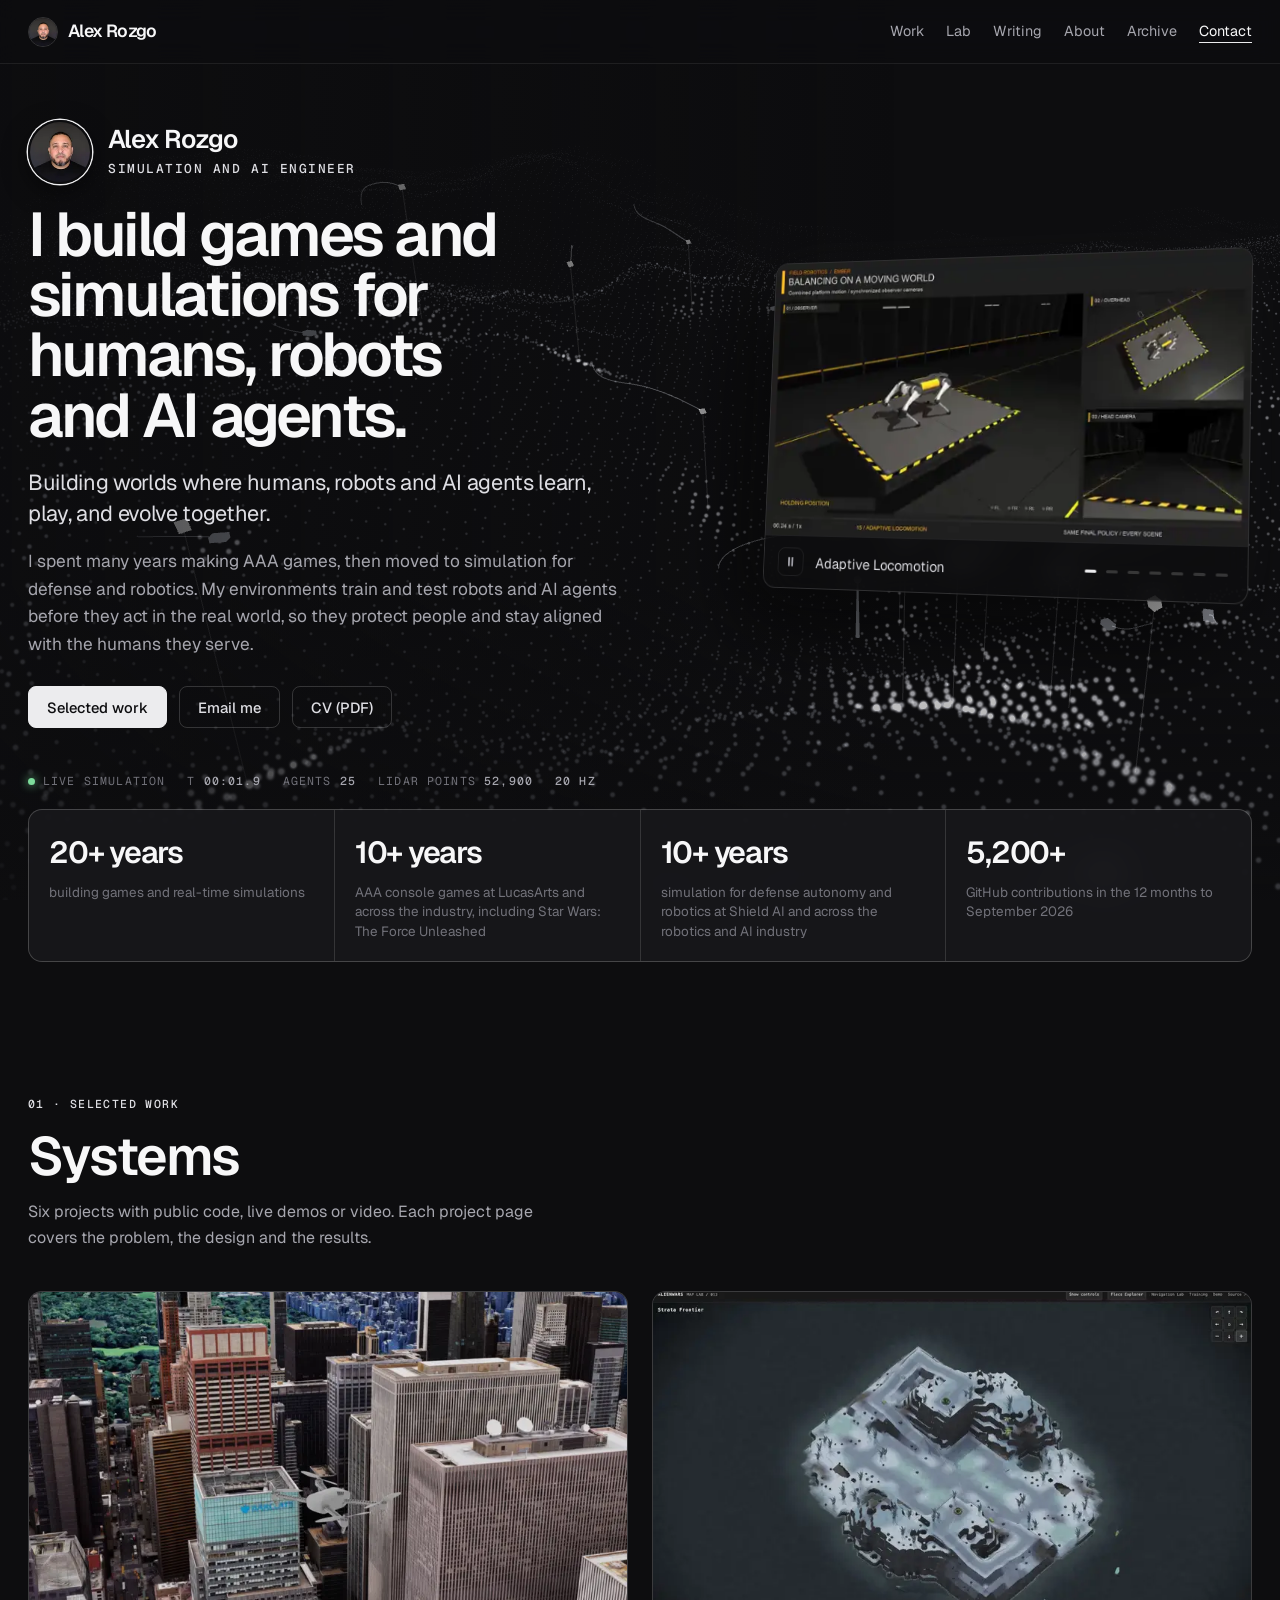
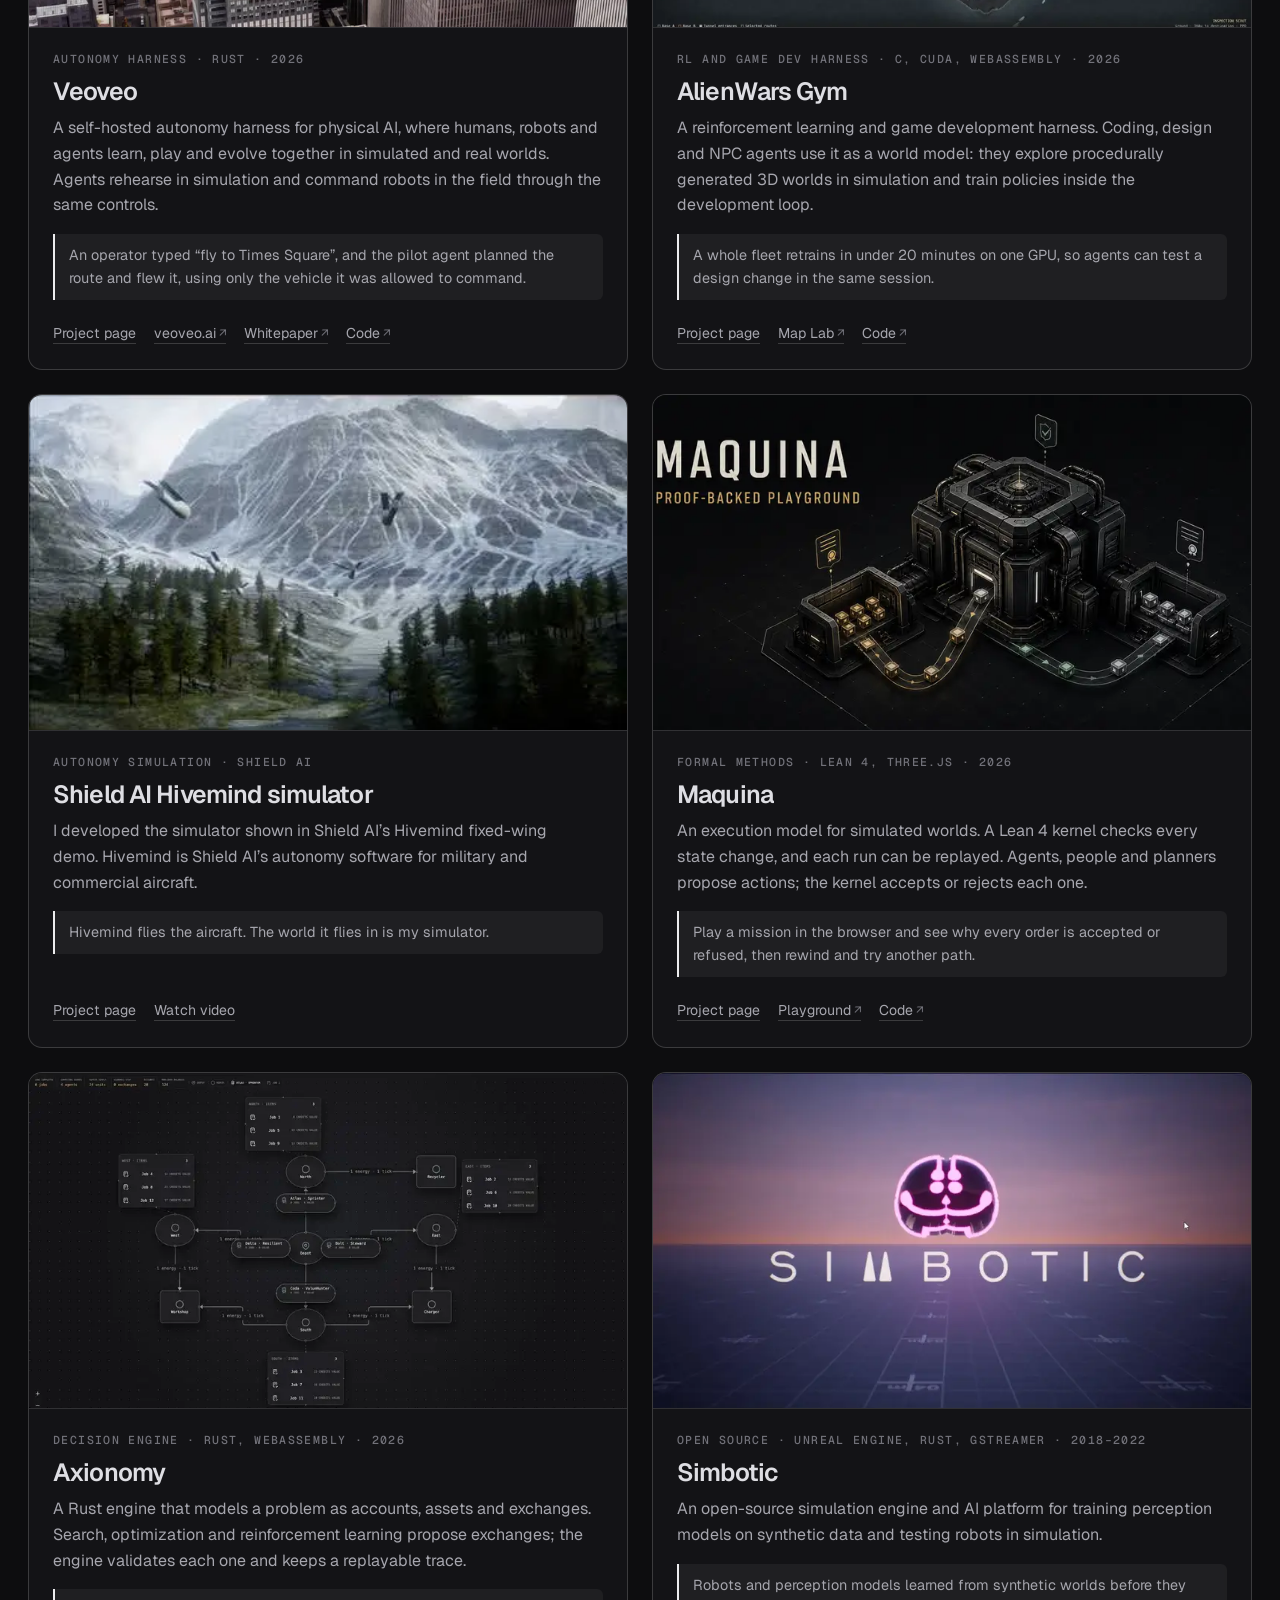
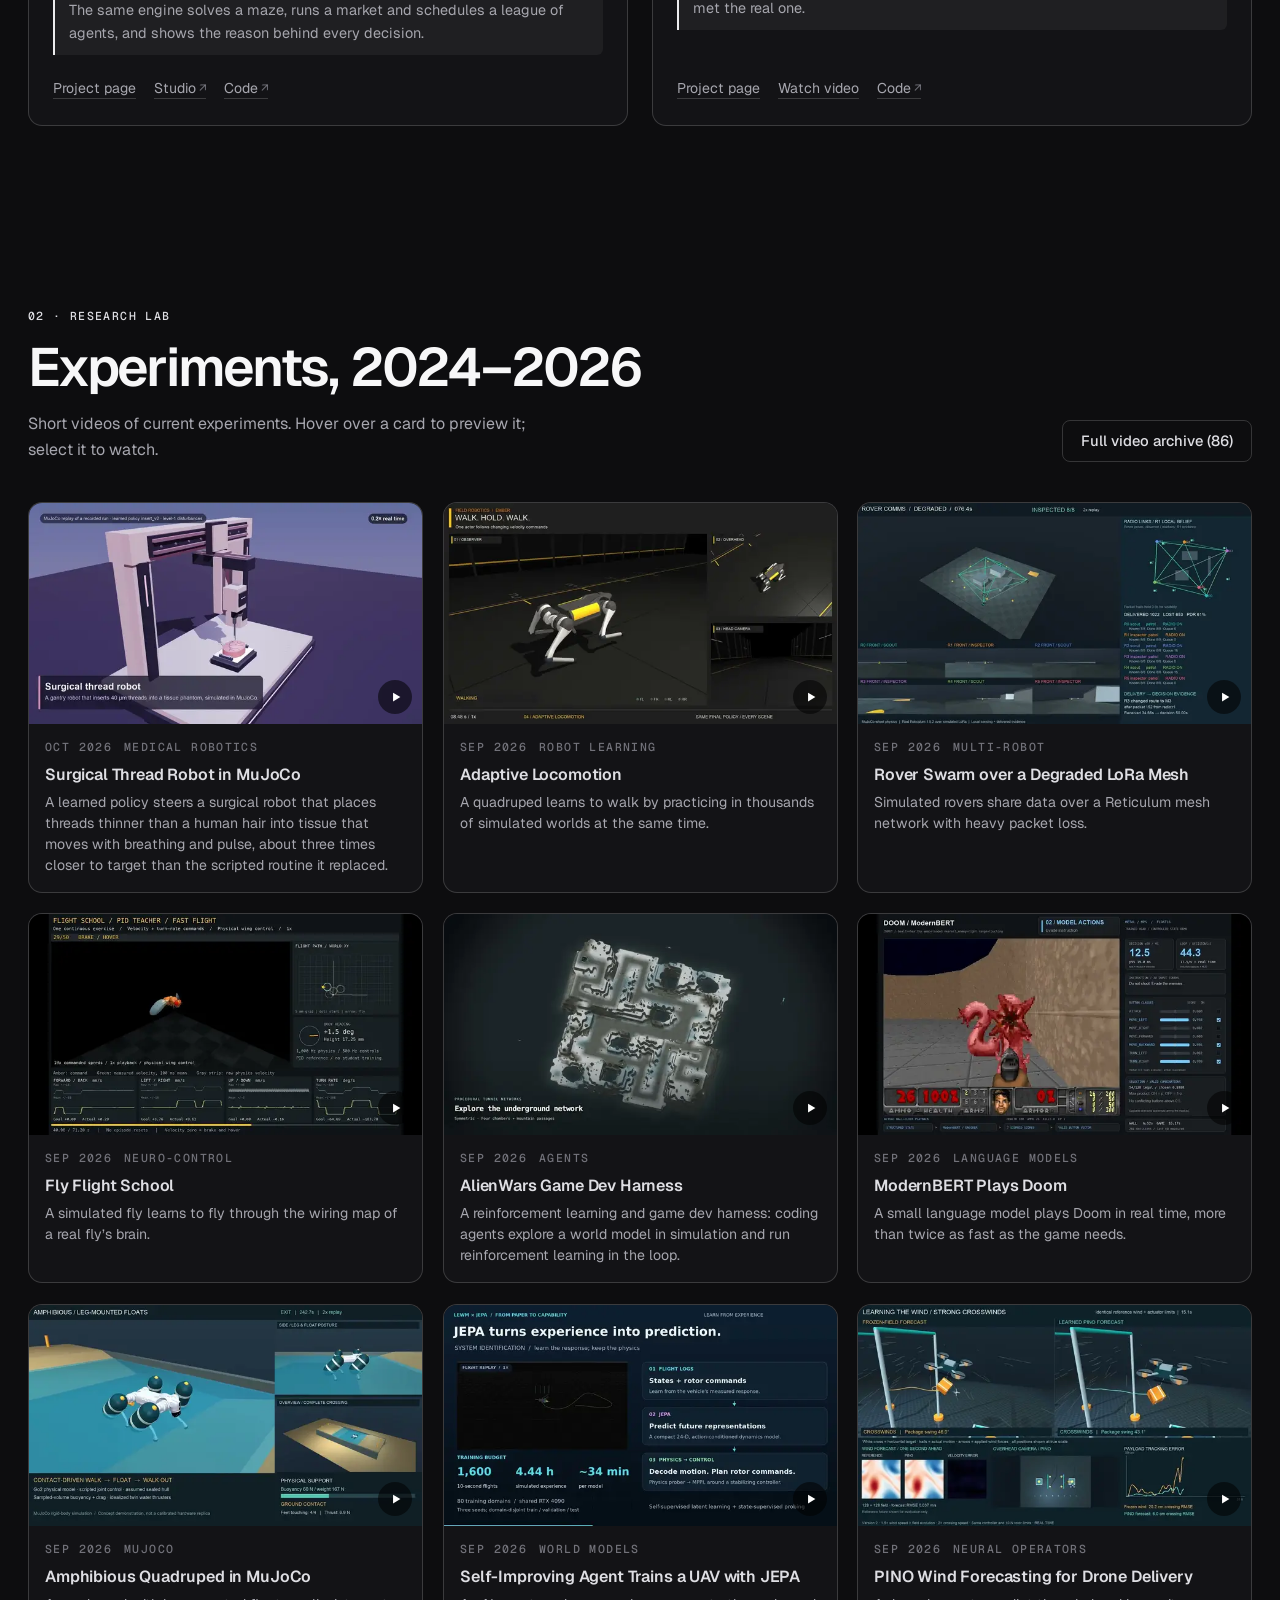
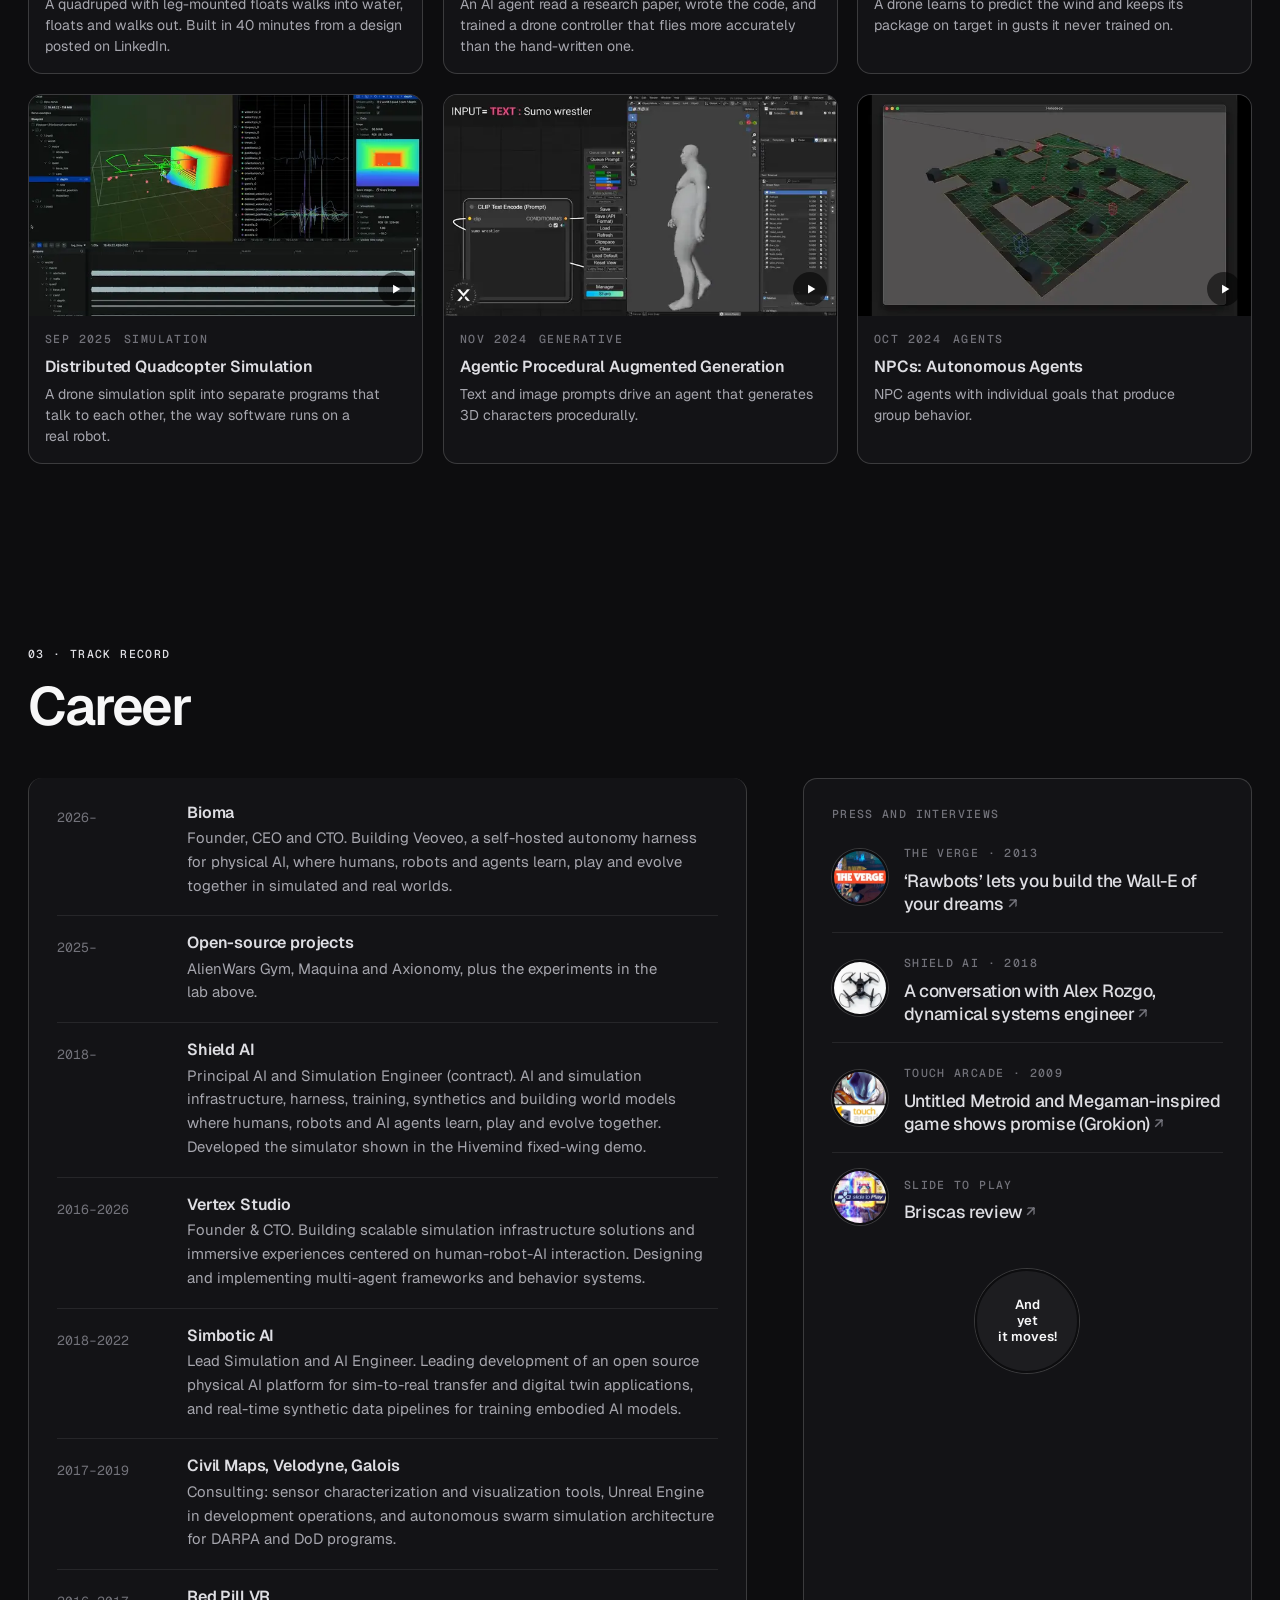
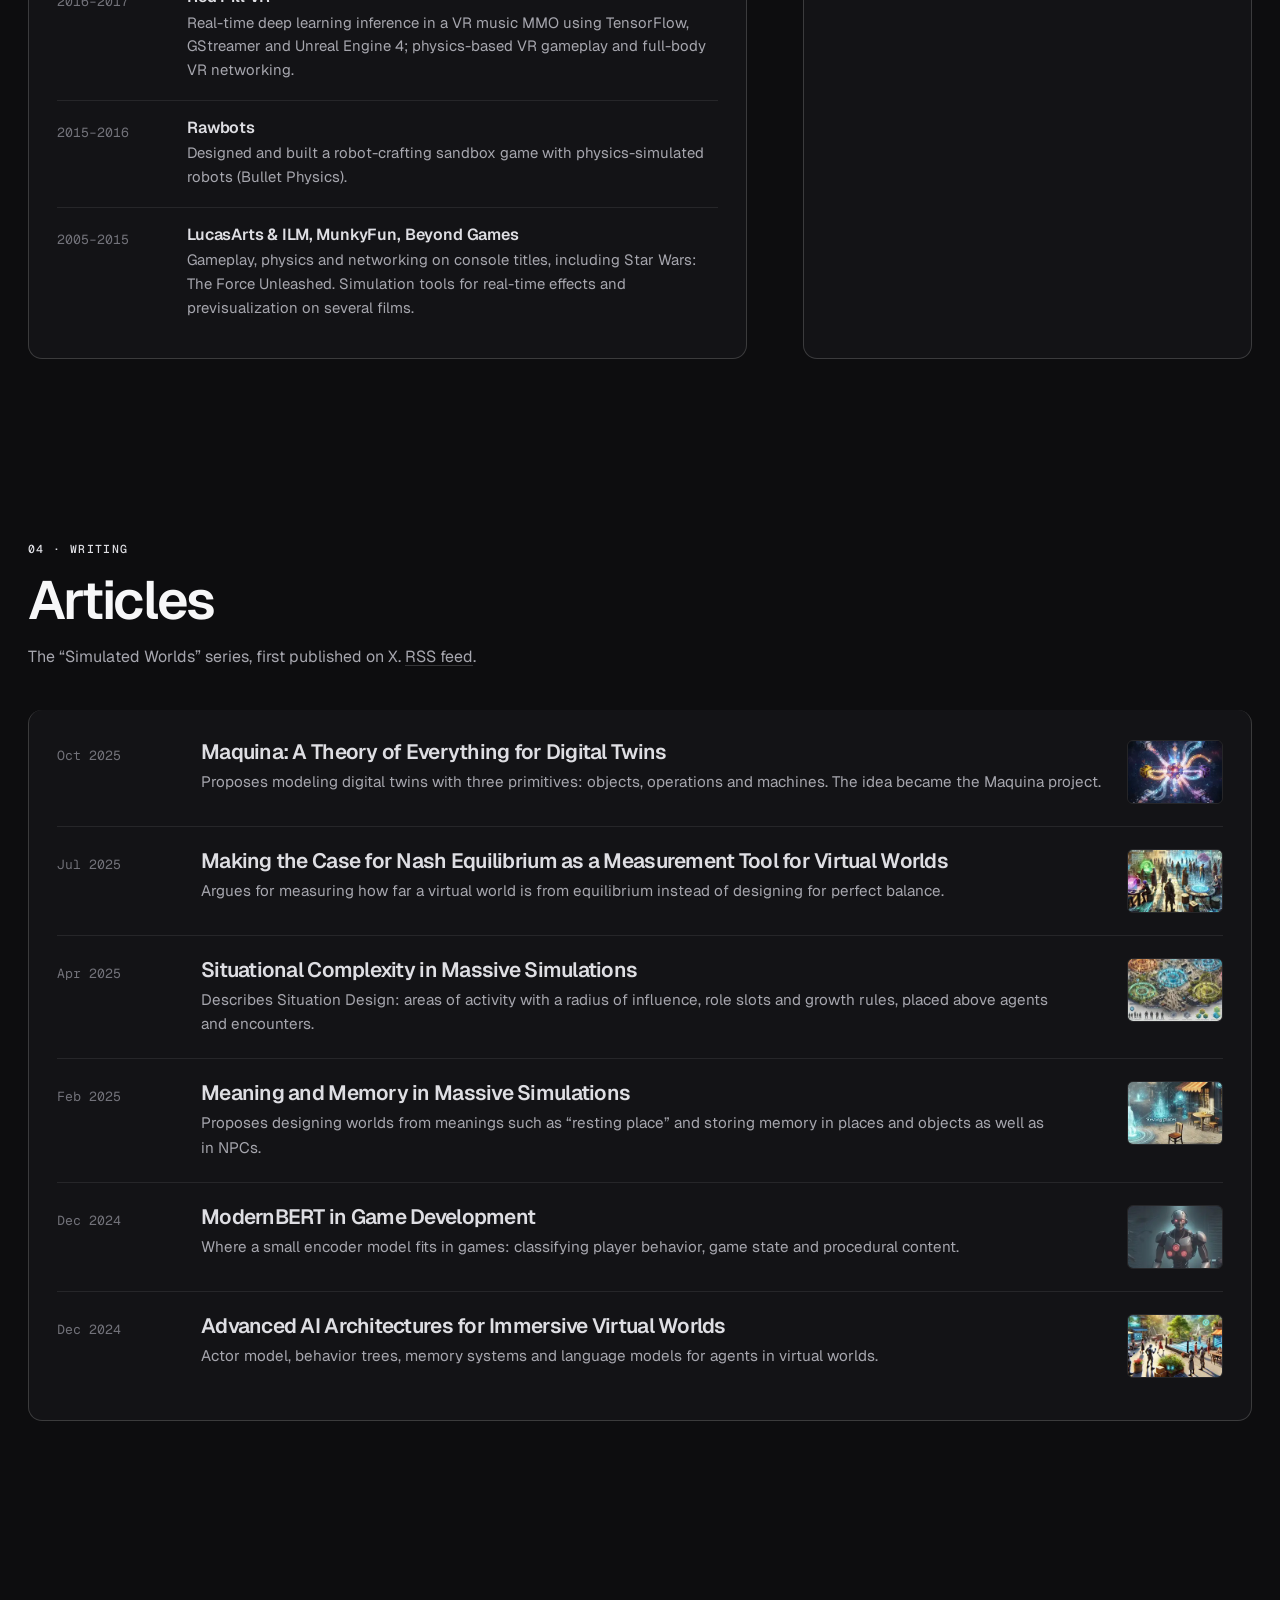
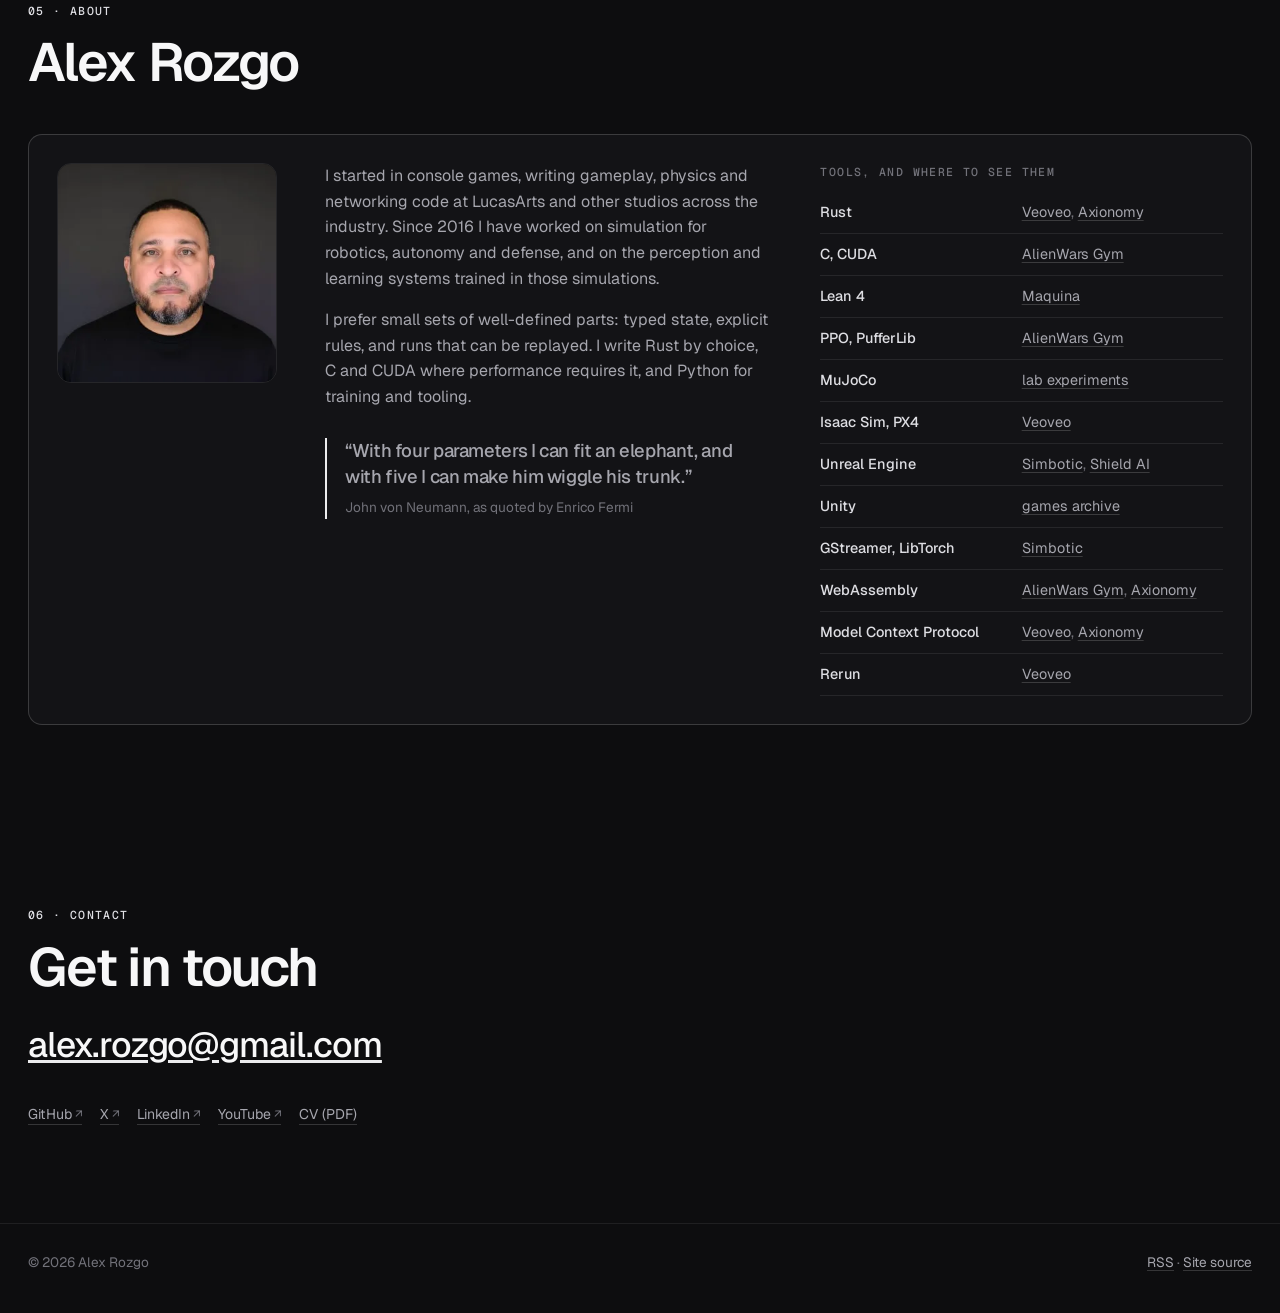
==== index.html @ 1b597646 "Monochrome charcoal palette with a four-level white text hierarchy" ====
<!DOCTYPE html>
<html lang="en">
<head>
    <meta charset="utf-8">
    <meta name="viewport" content="width=device-width, initial-scale=1">
    <title>Alex Rozgo, simulation and AI engineer</title>
    <meta name="description" content="Games and simulations for humans, robots and AI agents. Building worlds where humans, robots and AI agents learn, play, and evolve together. Work includes Veoveo, AlienWars Gym, Maquina, Axionomy, and the Shield AI Hivemind simulator.">
    <meta name="author" content="Alex Rozgo">
    <link rel="canonical" href="https://rozgo.github.io/">
    <link rel="icon" href="favicon.svg" type="image/svg+xml">
    <link rel="apple-touch-icon" href="apple-touch-icon.png">
    <link rel="alternate" type="application/rss+xml" title="Alex Rozgo: writing" href="feed.xml">
    <meta name="theme-color" content="#0d0d0f">
    <meta property="og:type" content="website">
    <meta property="og:site_name" content="Alex Rozgo">
    <meta property="og:url" content="https://rozgo.github.io/">
    <meta property="og:title" content="Alex Rozgo, simulation and AI engineer">
    <meta property="og:description" content="Games and simulations for humans, robots and AI agents. Building worlds where humans, robots and AI agents learn, play, and evolve together. Work includes Veoveo, AlienWars Gym, Maquina, Axionomy, and the Shield AI Hivemind simulator.">
    <meta property="og:image" content="https://rozgo.github.io/media/og.jpg">
    <meta name="twitter:card" content="summary_large_image">
    <meta name="twitter:site" content="@rozgo">
    <meta name="twitter:title" content="Alex Rozgo, simulation and AI engineer">
    <meta name="twitter:description" content="Games and simulations for humans, robots and AI agents. Building worlds where humans, robots and AI agents learn, play, and evolve together. Work includes Veoveo, AlienWars Gym, Maquina, Axionomy, and the Shield AI Hivemind simulator.">
    <meta name="twitter:image" content="https://rozgo.github.io/media/og.jpg">
    <link rel="preconnect" href="https://fonts.googleapis.com">
    <link rel="preconnect" href="https://fonts.gstatic.com" crossorigin>
    <link rel="stylesheet" href="https://fonts.googleapis.com/css2?family=Geist:wght@400;500;600;700&family=Geist+Mono:wght@400;500&display=swap">
    <link rel="stylesheet" href="css/main.css">
    <script type="module" src="js/scene.js"></script>
    <script src="js/main.js" defer></script>
    <script type="application/ld+json">{"@context":"https://schema.org","@type":"Person","name":"Alex Rozgo","url":"https://rozgo.github.io/","image":"https://rozgo.github.io/media/rozgo-portrait.webp","jobTitle":"Simulation and AI Engineer","email":"mailto:alex.rozgo@gmail.com","sameAs":["https://github.com/rozgo","https://x.com/rozgo","https://www.linkedin.com/in/rozgo/","https://www.youtube.com/@rozgok"],"knowsAbout":["Simulation","Reinforcement learning","Robotics","Autonomy","Game development","Synthetic data","World models","Rust","Unreal Engine","Isaac Sim","MuJoCo"]}</script>
</head>

<body id="top" data-scene="hero">
    <canvas id="world" aria-hidden="true"></canvas>
    <a class="skip-link" href="#main">Skip to content</a>
    <header class="site-header">
        <div class="wrap">
            <a class="brand" href="#top"><img class="brand-avatar" src="media/rozgo-avatar.webp" alt="" width="36" height="36" loading="eager" decoding="async">Alex Rozgo</a>
            <nav class="nav" id="site-nav" aria-label="Main">
                <a href="#work">Work</a>
                <a href="#lab">Lab</a>
                <a href="#writing">Writing</a>
                <a href="#about">About</a>
                <a href="archive/">Archive</a>
                <a href="#contact">Contact</a>
            </nav>
            <button type="button" class="icon-button menu-button" data-menu-toggle aria-controls="site-nav" aria-expanded="false" aria-label="Menu"><svg viewBox="0 0 24 24" aria-hidden="true"><path d="M4 7h16M4 12h16M4 17h16" stroke="currentColor" stroke-width="1.8" stroke-linecap="round"/></svg></button>
        </div>
    </header>

    <main id="main">
        <section class="hero">
            <div class="wrap">
                <div class="hero-grid">
                    <div>
                        <div class="hero-byline">
                            <img src="media/rozgo-avatar.webp" alt="Alex Rozgo" width="56" height="56" loading="eager" decoding="async">
                            <div class="hero-byline-text">
                                <span class="hero-name">Alex Rozgo</span>
                                <span class="label label--accent">Simulation and AI engineer</span>
                            </div>
                        </div>
                        <h1>I build games and simulations for humans, robots and AI agents.</h1>
                        <p class="hero-mission">Building worlds where humans, robots and AI agents learn, play, and evolve together.</p>
                        <p class="hero-lede">I spent many years making AAA games, then moved to simulation for defense and robotics. My environments train and test robots and AI agents before they act in the real world, so they protect people and stay aligned with the humans they serve.</p>
                        <div class="hero-actions">
                            <a class="button button--primary" href="#work">Selected work</a>
                            <a class="button" href="mailto:alex.rozgo@gmail.com">Email me</a>
                            <a class="button" href="Alex-Rozgo-CV.pdf" target="_blank" rel="noopener">CV (PDF)</a>
                        </div>
                    </div>
                    <figure class="monitor" data-monitor>
                        <div class="monitor-screen">
                            <video muted playsinline preload="metadata" poster="media/clips/loco-film.webp" aria-label="Clips from recent projects"></video>
                        </div>
                        <figcaption class="monitor-bar">
                            <button type="button" class="icon-button monitor-pause" aria-label="Pause clips"><svg class="icon-pause" viewBox="0 0 24 24" aria-hidden="true"><path d="M7 4h3.5v16H7zM13.5 4H17v16h-3.5z" fill="currentColor"/></svg><svg class="icon-play" viewBox="0 0 24 24" aria-hidden="true"><path d="M7 4.5v15l12.5-7.5L7 4.5Z" fill="currentColor"/></svg></button>
                            <span class="monitor-title"></span>
                            <span class="monitor-progress"></span>
                        </figcaption>
                        <ol hidden>
                    <li data-clip data-src="media/clips/loco-film.mp4" data-poster="media/clips/loco-film.webp" data-title="Adaptive Locomotion" data-href="https://www.youtube.com/watch?v=yv_uwpPm9KQ"></li>
                    <li data-clip data-src="media/clips/alienwars.mp4" data-poster="media/clips/alienwars.webp" data-title="RTS RL Gym" data-href="work/alienwars-gym/"></li>
                    <li data-clip data-src="media/clips/rovers.mp4" data-poster="media/clips/rovers.webp" data-title="Comms Degradation Sim" data-href="https://www.youtube.com/watch?v=sA_NDf96Dgo"></li>
                    <li data-clip data-src="media/clips/fly.mp4" data-poster="media/clips/fly.webp" data-title="Connectome Flight Control" data-href="https://www.youtube.com/watch?v=iAzzoydLlEo"></li>
                    <li data-clip data-src="media/clips/pino.mp4" data-poster="media/clips/pino.webp" data-title="Drone Wind Forecasting" data-href="https://www.youtube.com/watch?v=W6TE1dscqE0"></li>
                    <li data-clip data-src="media/clips/doom.mp4" data-poster="media/clips/doom.webp" data-title="ModernBERT plays Doom" data-href="https://www.youtube.com/watch?v=hXq426rW8gQ"></li>
                    <li data-clip data-src="media/clips/amphibious.mp4" data-poster="media/clips/amphibious.webp" data-title="Amphibious Robot Sim" data-href="https://www.youtube.com/watch?v=NMeBjxofL8Y"></li>
                        </ol>
                    </figure>
                </div>
                <div class="hud" aria-hidden="true">
                    <span class="live">Live simulation</span>
                    <span>t <b data-hud="time">00:00.0</b></span>
                    <span>agents <b data-hud="agents">–</b></span>
                    <span>lidar points <b data-hud="points">–</b></span>
                    <span><b data-hud="rate">–</b></span>
                </div>
                <div class="stats">
                <a class="stat" href="#career"><span class="stat-value">20+ years</span><span class="stat-label">building games and real-time simulations</span></a>
                <a class="stat" href="#career"><span class="stat-value">10+ years</span><span class="stat-label">AAA console games at LucasArts and across the industry, including Star Wars: The Force Unleashed</span></a>
                <a class="stat" href="#career"><span class="stat-value">10+ years</span><span class="stat-label">simulation for defense autonomy and robotics at Shield AI and across the robotics and AI industry</span></a>
                <a class="stat" href="https://github.com/rozgo"><span class="stat-value">5,200+</span><span class="stat-label">GitHub contributions in the 12 months to September 2026</span></a>
                </div>
            </div>
        </section>

        <section class="section" id="work">
            <div class="wrap">
                <div class="section-head">
                    <div>
                        <span class="label label--accent">01 · Selected work</span>
                        <h2>Systems</h2>
                        <p>Six projects with public code, live demos or video. Each project page covers the problem, the design and the results.</p>
                    </div>
                </div>
                <div class="systems" data-video-group>
                <article class="system">
                    <a class="system-media" href="work/veoveo/" tabindex="-1" aria-hidden="true">
                        <img src="media/work/veoveo-uav-new-york-800.webp" alt="Simulated multirotor over Midtown Manhattan in Isaac Sim" width="800" height="450" loading="lazy" decoding="async">
                    </a>
                    <div class="system-body">
                        <span class="label">Autonomy harness · Rust · 2026</span>
                        <h3><a href="work/veoveo/">Veoveo</a></h3>
                        <p class="system-desc">A self-hosted autonomy harness for physical AI, where humans, robots and agents learn, play and evolve together in simulated and real worlds. Agents rehearse in simulation and command robots in the field through the same controls.</p>
                        <p class="proof">An operator typed “fly to Times Square”, and the pilot agent planned the route and flew it, using only the vehicle it was allowed to command.</p>
                        <ul class="link-row">
                            <li><a href="work/veoveo/">Project page</a></li><li><a class="ext" href="https://veoveo.ai/" target="_blank" rel="noopener">veoveo.ai</a></li><li><a class="ext" href="https://veoveo.ai/whitepaper/" target="_blank" rel="noopener">Whitepaper</a></li><li><a class="ext" href="https://github.com/BiomaAI/veoveo" target="_blank" rel="noopener">Code</a></li>
                        </ul>
                    </div>
                </article>
                <article class="system">
                    <a class="system-media" href="work/alienwars-gym/" tabindex="-1" aria-hidden="true">
                        <img src="media/work/alienwars-frozen-800.webp" alt="Procedurally generated frozen map in AlienWars Map Lab" width="800" height="462" loading="lazy" decoding="async">
                    </a>
                    <div class="system-body">
                        <span class="label">RL and game dev harness · C, CUDA, WebAssembly · 2026</span>
                        <h3><a href="work/alienwars-gym/">AlienWars Gym</a></h3>
                        <p class="system-desc">A reinforcement learning and game development harness. Coding, design and NPC agents use it as a world model: they explore procedurally generated 3D worlds in simulation and train policies inside the development loop.</p>
                        <p class="proof">A whole fleet retrains in under 20 minutes on one GPU, so agents can test a design change in the same session.</p>
                        <ul class="link-row">
                            <li><a href="work/alienwars-gym/">Project page</a></li><li><a class="ext" href="https://rozgo.github.io/alienwars-gym/maplab/?seed=73&sym=1&a=6&b=6&biome=2&tunnels=1&cut=1" target="_blank" rel="noopener">Map Lab</a></li><li><a class="ext" href="https://github.com/rozgo/alienwars-gym" target="_blank" rel="noopener">Code</a></li>
                        </ul>
                    </div>
                </article>
                <article class="system">
                    <a class="system-media" href="work/shield-ai-simulator/" tabindex="-1" aria-hidden="true">
                        <img src="media/work/shield-hivemind-800.webp" alt="Fixed-wing aircraft over snowy mountains in the Hivemind demo" width="480" height="270" loading="lazy" decoding="async">
                    </a>
                    <div class="system-body">
                        <span class="label">Autonomy simulation · Shield AI</span>
                        <h3><a href="work/shield-ai-simulator/">Shield AI Hivemind simulator</a></h3>
                        <p class="system-desc">I developed the simulator shown in Shield AI’s Hivemind fixed-wing demo. Hivemind is Shield AI’s autonomy software for military and commercial aircraft.</p>
                        <p class="proof">Hivemind flies the aircraft. The world it flies in is my simulator.</p>
                        <ul class="link-row">
                            <li><a href="work/shield-ai-simulator/">Project page</a></li><li><a href="https://www.youtube.com/watch?v=JBJCrtaNgIc" data-video data-title="Shield AI Hivemind Fixed-Wing Demo">Watch video</a></li>
                        </ul>
                    </div>
                </article>
                <article class="system">
                    <a class="system-media" href="work/maquina/" tabindex="-1" aria-hidden="true">
                        <img src="media/work/maquina-og-800.webp" alt="Maquina Playground cover showing a machine with resource queues" width="800" height="420" loading="lazy" decoding="async">
                    </a>
                    <div class="system-body">
                        <span class="label">Formal methods · Lean 4, Three.js · 2026</span>
                        <h3><a href="work/maquina/">Maquina</a></h3>
                        <p class="system-desc">An execution model for simulated worlds. A Lean 4 kernel checks every state change, and each run can be replayed. Agents, people and planners propose actions; the kernel accepts or rejects each one.</p>
                        <p class="proof">Play a mission in the browser and see why every order is accepted or refused, then rewind and try another path.</p>
                        <ul class="link-row">
                            <li><a href="work/maquina/">Project page</a></li><li><a class="ext" href="https://biomaai.github.io/maquina/?showcase=veiled-accord" target="_blank" rel="noopener">Playground</a></li><li><a class="ext" href="https://github.com/BiomaAI/maquina" target="_blank" rel="noopener">Code</a></li>
                        </ul>
                    </div>
                </article>
                <article class="system">
                    <a class="system-media" href="work/axionomy/" tabindex="-1" aria-hidden="true">
                        <img src="media/work/axionomy-work-league-800.webp" alt="Axionomy Studio graph of agents, jobs and facilities" width="800" height="500" loading="lazy" decoding="async">
                    </a>
                    <div class="system-body">
                        <span class="label">Decision engine · Rust, WebAssembly · 2026</span>
                        <h3><a href="work/axionomy/">Axionomy</a></h3>
                        <p class="system-desc">A Rust engine that models a problem as accounts, assets and exchanges. Search, optimization and reinforcement learning propose exchanges; the engine validates each one and keeps a replayable trace.</p>
                        <p class="proof">The same engine solves a maze, runs a market and schedules a league of agents, and shows the reason behind every decision.</p>
                        <ul class="link-row">
                            <li><a href="work/axionomy/">Project page</a></li><li><a class="ext" href="https://biomaai.github.io/axionomy/?problem=maze&instance=showcase&strategy=a_star&document=maze%3Aa_star&view=replay&step=0&seed=0&budget=128" target="_blank" rel="noopener">Studio</a></li><li><a class="ext" href="https://github.com/BiomaAI/axionomy" target="_blank" rel="noopener">Code</a></li>
                        </ul>
                    </div>
                </article>
                <article class="system">
                    <a class="system-media" href="work/simbotic/" tabindex="-1" aria-hidden="true">
                        <img src="media/work/simbotic-800.webp" alt="Simbotic Engine title card" width="800" height="450" loading="lazy" decoding="async">
                    </a>
                    <div class="system-body">
                        <span class="label">Open source · Unreal Engine, Rust, GStreamer · 2018–2022</span>
                        <h3><a href="work/simbotic/">Simbotic</a></h3>
                        <p class="system-desc">An open-source simulation engine and AI platform for training perception models on synthetic data and testing robots in simulation.</p>
                        <p class="proof">Robots and perception models learned from synthetic worlds before they met the real one.</p>
                        <ul class="link-row">
                            <li><a href="work/simbotic/">Project page</a></li><li><a href="https://www.youtube.com/watch?v=IENWIoVnhRk" data-video data-title="Simbotic Engine Teaser">Watch video</a></li><li><a class="ext" href="https://github.com/Simbotic" target="_blank" rel="noopener">Code</a></li>
                        </ul>
                    </div>
                </article>
                </div>
            </div>
        </section>

        <section class="section" id="lab">
            <div class="wrap">
                <div class="section-head">
                    <div>
                        <span class="label label--accent">02 · Research lab</span>
                        <h2>Experiments, 2024–2026</h2>
                        <p>Short videos of current experiments. Hover over a card to preview it; select it to watch.</p>
                    </div>
                    <a class="button" href="archive/">Full video archive (86)</a>
                </div>
                <div class="clips" data-video-group>
                <a class="clip" href="https://www.youtube.com/watch?v=R3CkOR57v4E" data-video data-title="Surgical Thread Robot in MuJoCo" data-sub="Oct 2026" data-preview="media/clips/surgical.mp4">
                    <div class="clip-media">
                        <img src="media/thumbs/R3CkOR57v4E.webp" alt="" width="640" height="360" loading="lazy" decoding="async">
                        <span class="clip-play"><svg viewBox="0 0 24 24" aria-hidden="true"><path d="M7 4.5v15l12.5-7.5L7 4.5Z" fill="currentColor"/></svg></span>
                    </div>
                    <div class="clip-body">
                        <div class="clip-meta"><span class="label">Oct 2026</span><span class="label">Medical robotics</span></div>
                        <h3>Surgical Thread Robot in MuJoCo</h3>
                        <p class="clip-desc">A learned policy steers a surgical robot that places threads thinner than a human hair into tissue that moves with breathing and pulse, about three times closer to target than the scripted routine it replaced.</p>
                    </div>
                </a>
                <a class="clip" href="https://www.youtube.com/watch?v=yv_uwpPm9KQ" data-video data-title="Adaptive Locomotion" data-sub="Sep 2026" data-preview="media/clips/loco.mp4">
                    <div class="clip-media">
                        <img src="media/thumbs/yv_uwpPm9KQ.webp" alt="" width="640" height="360" loading="lazy" decoding="async">
                        <span class="clip-play"><svg viewBox="0 0 24 24" aria-hidden="true"><path d="M7 4.5v15l12.5-7.5L7 4.5Z" fill="currentColor"/></svg></span>
                    </div>
                    <div class="clip-body">
                        <div class="clip-meta"><span class="label">Sep 2026</span><span class="label">Robot learning</span></div>
                        <h3>Adaptive Locomotion</h3>
                        <p class="clip-desc">A quadruped learns to walk by practicing in thousands of simulated worlds at the same time.</p>
                    </div>
                </a>
                <a class="clip" href="https://www.youtube.com/watch?v=sA_NDf96Dgo" data-video data-title="Rover Swarm over a Degraded LoRa Mesh" data-sub="Sep 2026" data-preview="media/clips/rovers.mp4">
                    <div class="clip-media">
                        <img src="media/thumbs/sA_NDf96Dgo.webp" alt="" width="640" height="360" loading="lazy" decoding="async">
                        <span class="clip-play"><svg viewBox="0 0 24 24" aria-hidden="true"><path d="M7 4.5v15l12.5-7.5L7 4.5Z" fill="currentColor"/></svg></span>
                    </div>
                    <div class="clip-body">
                        <div class="clip-meta"><span class="label">Sep 2026</span><span class="label">Multi-robot</span></div>
                        <h3>Rover Swarm over a Degraded LoRa Mesh</h3>
                        <p class="clip-desc">Simulated rovers share data over a Reticulum mesh network with heavy packet loss.</p>
                    </div>
                </a>
                <a class="clip" href="https://www.youtube.com/watch?v=iAzzoydLlEo" data-video data-title="Fly Flight School" data-sub="Sep 2026" data-preview="media/clips/fly.mp4">
                    <div class="clip-media">
                        <img src="media/thumbs/iAzzoydLlEo.webp" alt="" width="640" height="360" loading="lazy" decoding="async">
                        <span class="clip-play"><svg viewBox="0 0 24 24" aria-hidden="true"><path d="M7 4.5v15l12.5-7.5L7 4.5Z" fill="currentColor"/></svg></span>
                    </div>
                    <div class="clip-body">
                        <div class="clip-meta"><span class="label">Sep 2026</span><span class="label">Neuro-control</span></div>
                        <h3>Fly Flight School</h3>
                        <p class="clip-desc">A simulated fly learns to fly through the wiring map of a real fly’s brain.</p>
                    </div>
                </a>
                <a class="clip" href="https://www.youtube.com/watch?v=2ecaXifPN2M" data-video data-title="AlienWars Game Dev Harness" data-sub="Sep 2026" data-preview="media/clips/alienwars.mp4">
                    <div class="clip-media">
                        <img src="media/thumbs/2ecaXifPN2M.webp" alt="" width="640" height="360" loading="lazy" decoding="async">
                        <span class="clip-play"><svg viewBox="0 0 24 24" aria-hidden="true"><path d="M7 4.5v15l12.5-7.5L7 4.5Z" fill="currentColor"/></svg></span>
                    </div>
                    <div class="clip-body">
                        <div class="clip-meta"><span class="label">Sep 2026</span><span class="label">Agents</span></div>
                        <h3>AlienWars Game Dev Harness</h3>
                        <p class="clip-desc">A reinforcement learning and game dev harness: coding agents explore a world model in simulation and run reinforcement learning in the loop.</p>
                    </div>
                </a>
                <a class="clip" href="https://www.youtube.com/watch?v=hXq426rW8gQ" data-video data-title="ModernBERT Plays Doom" data-sub="Sep 2026" data-preview="media/clips/doom.mp4">
                    <div class="clip-media">
                        <img src="media/thumbs/hXq426rW8gQ.webp" alt="" width="640" height="360" loading="lazy" decoding="async">
                        <span class="clip-play"><svg viewBox="0 0 24 24" aria-hidden="true"><path d="M7 4.5v15l12.5-7.5L7 4.5Z" fill="currentColor"/></svg></span>
                    </div>
                    <div class="clip-body">
                        <div class="clip-meta"><span class="label">Sep 2026</span><span class="label">Language models</span></div>
                        <h3>ModernBERT Plays Doom</h3>
                        <p class="clip-desc">A small language model plays Doom in real time, more than twice as fast as the game needs.</p>
                    </div>
                </a>
                <a class="clip" href="https://www.youtube.com/watch?v=NMeBjxofL8Y" data-video data-title="Amphibious Quadruped in MuJoCo" data-sub="Sep 2026" data-preview="media/clips/amphibious.mp4">
                    <div class="clip-media">
                        <img src="media/thumbs/NMeBjxofL8Y.webp" alt="" width="640" height="360" loading="lazy" decoding="async">
                        <span class="clip-play"><svg viewBox="0 0 24 24" aria-hidden="true"><path d="M7 4.5v15l12.5-7.5L7 4.5Z" fill="currentColor"/></svg></span>
                    </div>
                    <div class="clip-body">
                        <div class="clip-meta"><span class="label">Sep 2026</span><span class="label">MuJoCo</span></div>
                        <h3>Amphibious Quadruped in MuJoCo</h3>
                        <p class="clip-desc">A quadruped with leg-mounted floats walks into water, floats and walks out. Built in 40 minutes from a design posted on LinkedIn.</p>
                    </div>
                </a>
                <a class="clip" href="https://www.youtube.com/watch?v=300rm4mPcYg" data-video data-title="Self-Improving Agent Trains a UAV with JEPA" data-sub="Sep 2026" data-preview="media/clips/jepa.mp4">
                    <div class="clip-media">
                        <img src="media/thumbs/300rm4mPcYg.webp" alt="" width="640" height="360" loading="lazy" decoding="async">
                        <span class="clip-play"><svg viewBox="0 0 24 24" aria-hidden="true"><path d="M7 4.5v15l12.5-7.5L7 4.5Z" fill="currentColor"/></svg></span>
                    </div>
                    <div class="clip-body">
                        <div class="clip-meta"><span class="label">Sep 2026</span><span class="label">World models</span></div>
                        <h3>Self-Improving Agent Trains a UAV with JEPA</h3>
                        <p class="clip-desc">An AI agent read a research paper, wrote the code, and trained a drone controller that flies more accurately than the hand-written one.</p>
                    </div>
                </a>
                <a class="clip" href="https://www.youtube.com/watch?v=W6TE1dscqE0" data-video data-title="PINO Wind Forecasting for Drone Delivery" data-sub="Sep 2026" data-preview="media/clips/pino.mp4">
                    <div class="clip-media">
                        <img src="media/thumbs/W6TE1dscqE0.webp" alt="" width="640" height="360" loading="lazy" decoding="async">
                        <span class="clip-play"><svg viewBox="0 0 24 24" aria-hidden="true"><path d="M7 4.5v15l12.5-7.5L7 4.5Z" fill="currentColor"/></svg></span>
                    </div>
                    <div class="clip-body">
                        <div class="clip-meta"><span class="label">Sep 2026</span><span class="label">Neural operators</span></div>
                        <h3>PINO Wind Forecasting for Drone Delivery</h3>
                        <p class="clip-desc">A drone learns to predict the wind and keeps its package on target in gusts it never trained on.</p>
                    </div>
                </a>
                <a class="clip" href="https://www.youtube.com/watch?v=xP0I3b8d3NI" data-video data-title="Distributed Quadcopter Simulation" data-sub="Sep 2025" data-preview="media/clips/quadcopter.mp4">
                    <div class="clip-media">
                        <img src="media/thumbs/xP0I3b8d3NI.webp" alt="" width="640" height="360" loading="lazy" decoding="async">
                        <span class="clip-play"><svg viewBox="0 0 24 24" aria-hidden="true"><path d="M7 4.5v15l12.5-7.5L7 4.5Z" fill="currentColor"/></svg></span>
                    </div>
                    <div class="clip-body">
                        <div class="clip-meta"><span class="label">Sep 2025</span><span class="label">Simulation</span></div>
                        <h3>Distributed Quadcopter Simulation</h3>
                        <p class="clip-desc">A drone simulation split into separate programs that talk to each other, the way software runs on a real robot.</p>
                    </div>
                </a>
                <a class="clip" href="https://www.youtube.com/watch?v=KAEwR96vhnA" data-video data-title="Agentic Procedural Augmented Generation" data-sub="Nov 2024" data-preview="media/clips/pag.mp4">
                    <div class="clip-media">
                        <img src="media/thumbs/KAEwR96vhnA.webp" alt="" width="640" height="360" loading="lazy" decoding="async">
                        <span class="clip-play"><svg viewBox="0 0 24 24" aria-hidden="true"><path d="M7 4.5v15l12.5-7.5L7 4.5Z" fill="currentColor"/></svg></span>
                    </div>
                    <div class="clip-body">
                        <div class="clip-meta"><span class="label">Nov 2024</span><span class="label">Generative</span></div>
                        <h3>Agentic Procedural Augmented Generation</h3>
                        <p class="clip-desc">Text and image prompts drive an agent that generates 3D characters procedurally.</p>
                    </div>
                </a>
                <a class="clip" href="https://www.youtube.com/watch?v=H97_h5SBunA" data-video data-title="NPCs: Autonomous Agents" data-sub="Oct 2024">
                    <div class="clip-media">
                        <img src="media/thumbs/H97_h5SBunA.webp" alt="" width="640" height="360" loading="lazy" decoding="async">
                        <span class="clip-play"><svg viewBox="0 0 24 24" aria-hidden="true"><path d="M7 4.5v15l12.5-7.5L7 4.5Z" fill="currentColor"/></svg></span>
                    </div>
                    <div class="clip-body">
                        <div class="clip-meta"><span class="label">Oct 2024</span><span class="label">Agents</span></div>
                        <h3>NPCs: Autonomous Agents</h3>
                        <p class="clip-desc">NPC agents with individual goals that produce group behavior.</p>
                    </div>
                </a>
                </div>
            </div>
        </section>

        <section class="section" id="career">
            <div class="wrap">
                <div class="section-head">
                    <div>
                        <span class="label label--accent">03 · Track record</span>
                        <h2>Career</h2>
                    </div>
                </div>
                <div class="career">
                    <ol class="timeline">
                    <li><span class="years">2026–</span><div><h3>Bioma</h3><p>Founder, CEO and CTO. Building Veoveo, a self-hosted autonomy harness for physical AI, where humans, robots and agents learn, play and evolve together in simulated and real worlds.</p></div></li>
                    <li><span class="years">2025–</span><div><h3>Open-source projects</h3><p>AlienWars Gym, Maquina and Axionomy, plus the experiments in the lab above.</p></div></li>
                    <li><span class="years">2018–</span><div><h3>Shield AI</h3><p>Principal AI and Simulation Engineer (contract). AI and simulation infrastructure, harness, training, synthetics and building world models where humans, robots and AI agents learn, play and evolve together. Developed the simulator shown in the Hivemind fixed-wing demo.</p></div></li>
                    <li><span class="years">2016–2026</span><div><h3>Vertex Studio</h3><p>Founder &amp; CTO. Building scalable simulation infrastructure solutions and immersive experiences centered on human-robot-AI interaction. Designing and implementing multi-agent frameworks and behavior systems.</p></div></li>
                    <li><span class="years">2018–2022</span><div><h3>Simbotic AI</h3><p>Lead Simulation and AI Engineer. Leading development of an open source physical AI platform for sim-to-real transfer and digital twin applications, and real-time synthetic data pipelines for training embodied AI models.</p></div></li>
                    <li><span class="years">2017–2019</span><div><h3>Civil Maps, Velodyne, Galois</h3><p>Consulting: sensor characterization and visualization tools, Unreal Engine in development operations, and autonomous swarm simulation architecture for DARPA and DoD programs.</p></div></li>
                    <li><span class="years">2016–2017</span><div><h3>Red Pill VR</h3><p>Real-time deep learning inference in a VR music MMO using TensorFlow, GStreamer and Unreal Engine 4; physics-based VR gameplay and full-body VR networking.</p></div></li>
                    <li><span class="years">2015–2016</span><div><h3>Rawbots</h3><p>Designed and built a robot-crafting sandbox game with physics-simulated robots (Bullet Physics).</p></div></li>
                    <li><span class="years">2005–2015</span><div><h3>LucasArts &amp; ILM, MunkyFun, Beyond Games</h3><p>Gameplay, physics and networking on console titles, including Star Wars: The Force Unleashed. Simulation tools for real-time effects and previsualization on several films.</p></div></li>
                    </ol>
                    <div>
                        <span class="label">Press and interviews</span>
                        <ul class="press">
                    <li><img src="media/press/theverge.webp" alt="" width="128" height="128" loading="lazy" decoding="async" class="press-thumb"><div><span class="label">The Verge · 2013</span><a class="ext" href="https://www.theverge.com/2013/5/9/4311742/rawbots-build-and-program-a-virtual-robot" target="_blank" rel="noopener">‘Rawbots’ lets you build the Wall-E of your dreams</a></div></li>
                    <li><img src="media/press/shieldai.webp" alt="" width="128" height="128" loading="lazy" decoding="async" class="press-thumb"><div><span class="label">Shield AI · 2018</span><a class="ext" href="https://medium.com/@shield_ai/a-conversation-with-alex-rozgo-dynamical-systems-engineer-ac76e7c39592" target="_blank" rel="noopener">A conversation with Alex Rozgo, dynamical systems engineer</a></div></li>
                    <li><img src="media/press/toucharcade.webp" alt="" width="128" height="128" loading="lazy" decoding="async" class="press-thumb"><div><span class="label">Touch Arcade · 2009</span><a class="ext" href="https://toucharcade.com/2009/10/27/untitled-metroid-and-megaman-inspired-game-shows-promise/" target="_blank" rel="noopener">Untitled Metroid and Megaman-inspired game shows promise (Grokion)</a></div></li>
                    <li><img src="media/press/slidetoplay.webp" alt="" width="128" height="128" loading="lazy" decoding="async" class="press-thumb"><div><span class="label">Slide to Play</span><a class="ext" href="https://www.slidetoplay.com/briscas-review/" target="_blank" rel="noopener">Briscas review</a></div></li>
                        </ul>
                        <p class="press-coda"><span>And<br>yet<br>it moves!</span></p>
                    </div>
                </div>
            </div>
        </section>

        <section class="section" id="writing">
            <div class="wrap">
                <div class="section-head">
                    <div>
                        <span class="label label--accent">04 · Writing</span>
                        <h2>Articles</h2>
                        <p>The “Simulated Worlds” series, first published on X. <a href="feed.xml">RSS feed</a>.</p>
                    </div>
                </div>
                <ul class="writing">
                    <li>
                        <time datetime="2025-10-29">Oct 2025</time>
                        <div>
                            <h3><a href="writing/maquina-theory-of-everything-for-digital-twins/">Maquina: A Theory of Everything for Digital Twins</a></h3>
                            <p>Proposes modeling digital twins with three primitives: objects, operations and machines. The idea became the Maquina project.</p>
                        </div>
                        <img src="media/writing/maquina-theory-of-everything-for-digital-twins-thumb.webp" alt="" width="240" height="160" loading="lazy" decoding="async">
                    </li>
                    <li>
                        <time datetime="2025-07-31">Jul 2025</time>
                        <div>
                            <h3><a href="writing/nash-equilibrium-as-a-measurement-tool/">Making the Case for Nash Equilibrium as a Measurement Tool for Virtual Worlds</a></h3>
                            <p>Argues for measuring how far a virtual world is from equilibrium instead of designing for perfect balance.</p>
                        </div>
                        <img src="media/writing/nash-equilibrium-as-a-measurement-tool-thumb.webp" alt="" width="240" height="160" loading="lazy" decoding="async">
                    </li>
                    <li>
                        <time datetime="2025-04-10">Apr 2025</time>
                        <div>
                            <h3><a href="writing/situational-complexity-in-massive-simulations/">Situational Complexity in Massive Simulations</a></h3>
                            <p>Describes Situation Design: areas of activity with a radius of influence, role slots and growth rules, placed above agents and encounters.</p>
                        </div>
                        <img src="media/writing/situational-complexity-in-massive-simulations-thumb.webp" alt="" width="240" height="160" loading="lazy" decoding="async">
                    </li>
                    <li>
                        <time datetime="2025-02-07">Feb 2025</time>
                        <div>
                            <h3><a href="writing/meaning-and-memory-in-massive-simulations/">Meaning and Memory in Massive Simulations</a></h3>
                            <p>Proposes designing worlds from meanings such as “resting place” and storing memory in places and objects as well as in NPCs.</p>
                        </div>
                        <img src="media/writing/meaning-and-memory-in-massive-simulations-thumb.webp" alt="" width="240" height="160" loading="lazy" decoding="async">
                    </li>
                    <li>
                        <time datetime="2024-12-20">Dec 2024</time>
                        <div>
                            <h3><a href="writing/modernbert-in-game-development/">ModernBERT in Game Development</a></h3>
                            <p>Where a small encoder model fits in games: classifying player behavior, game state and procedural content.</p>
                        </div>
                        <img src="media/writing/modernbert-in-game-development-thumb.webp" alt="" width="240" height="160" loading="lazy" decoding="async">
                    </li>
                    <li>
                        <time datetime="2024-12-16">Dec 2024</time>
                        <div>
                            <h3><a href="writing/ai-architectures-for-virtual-worlds/">Advanced AI Architectures for Immersive Virtual Worlds</a></h3>
                            <p>Actor model, behavior trees, memory systems and language models for agents in virtual worlds.</p>
                        </div>
                        <img src="media/writing/ai-architectures-for-virtual-worlds-thumb.webp" alt="" width="240" height="160" loading="lazy" decoding="async">
                    </li>
                </ul>
            </div>
        </section>

        <section class="section" id="about">
            <div class="wrap">
                <div class="section-head">
                    <div>
                        <span class="label label--accent">05 · About</span>
                        <h2>Alex Rozgo</h2>
                    </div>
                </div>
                <div class="about">
                    <img src="media/rozgo-portrait.webp" alt="Portrait of Alex Rozgo" width="320" height="320" loading="lazy" decoding="async" class="portrait">
                    <div class="about-text">
                        <p>I started in console games, writing gameplay, physics and networking code at LucasArts and other studios across the industry. Since 2016 I have worked on simulation for robotics, autonomy and defense, and on the perception and learning systems trained in those simulations.</p>
                        <p>I prefer small sets of well-defined parts: typed state, explicit rules, and runs that can be replayed. I write Rust by choice, C and CUDA where performance requires it, and Python for training and tooling.</p>
                        <blockquote class="quote">
                            <p>“With four parameters I can fit an elephant, and with five I can make him wiggle his trunk.”</p>
                            <footer>John von Neumann, as quoted by Enrico Fermi</footer>
                        </blockquote>
                    </div>
                    <table class="tools">
                        <caption class="label">Tools, and where to see them</caption>
                        <tbody>
                        <tr><th scope="row">Rust</th><td><a href="work/veoveo/">Veoveo</a>, <a href="work/axionomy/">Axionomy</a></td></tr>
                        <tr><th scope="row">C, CUDA</th><td><a href="work/alienwars-gym/">AlienWars Gym</a></td></tr>
                        <tr><th scope="row">Lean 4</th><td><a href="work/maquina/">Maquina</a></td></tr>
                        <tr><th scope="row">PPO, PufferLib</th><td><a href="work/alienwars-gym/">AlienWars Gym</a></td></tr>
                        <tr><th scope="row">MuJoCo</th><td><a href="#lab">lab experiments</a></td></tr>
                        <tr><th scope="row">Isaac Sim, PX4</th><td><a href="work/veoveo/">Veoveo</a></td></tr>
                        <tr><th scope="row">Unreal Engine</th><td><a href="work/simbotic/">Simbotic</a>, <a href="work/shield-ai-simulator/">Shield AI</a></td></tr>
                        <tr><th scope="row">Unity</th><td><a href="archive/?topic=games">games archive</a></td></tr>
                        <tr><th scope="row">GStreamer, LibTorch</th><td><a href="work/simbotic/">Simbotic</a></td></tr>
                        <tr><th scope="row">WebAssembly</th><td><a href="work/alienwars-gym/">AlienWars Gym</a>, <a href="work/axionomy/">Axionomy</a></td></tr>
                        <tr><th scope="row">Model Context Protocol</th><td><a href="work/veoveo/">Veoveo</a>, <a href="work/axionomy/">Axionomy</a></td></tr>
                        <tr><th scope="row">Rerun</th><td><a href="work/veoveo/">Veoveo</a></td></tr>
                        </tbody>
                    </table>
                </div>
            </div>
        </section>

        <section class="contact" id="contact">
            <div class="wrap">
                <span class="label label--accent">06 · Contact</span>
                <h2>Get in touch</h2>
                <a class="contact-email" href="mailto:alex.rozgo@gmail.com">alex.rozgo@gmail.com</a>
                <ul class="link-row">
                    <li><a class="ext" href="https://github.com/rozgo" target="_blank" rel="noopener">GitHub</a></li>
                    <li><a class="ext" href="https://x.com/rozgo" target="_blank" rel="noopener">X</a></li>
                    <li><a class="ext" href="https://www.linkedin.com/in/rozgo/" target="_blank" rel="noopener">LinkedIn</a></li>
                    <li><a class="ext" href="https://www.youtube.com/@rozgok" target="_blank" rel="noopener">YouTube</a></li>
                    <li><a href="Alex-Rozgo-CV.pdf" target="_blank" rel="noopener">CV (PDF)</a></li>
                </ul>
            </div>
        </section>
    </main>

    <footer class="site-footer">
        <div class="wrap">
            <span>© 2026 Alex Rozgo</span>
            <span><a href="feed.xml">RSS</a> · <a href="https://github.com/rozgo/rozgo.github.io" target="_blank" rel="noopener">Site source</a></span>
        </div>
    </footer>
</body>
</html>
---- css/main.css ----
/* Alex Rozgo — site styles. Dark only: pages sit over a live WebGL simulation (js/scene.js). */

:root {
    --bg: #0d0d0f;
    --surface: rgba(22, 22, 25, 0.78);
    --surface-2: rgba(34, 34, 38, 0.85);
    --line: rgba(255, 255, 255, 0.08);
    --line-strong: rgba(255, 255, 255, 0.17);
    --muted: #8e8e95;
    --text: #f4f4f5;
    --text-soft: #c8c8cd;
    --accent: #ececee;
    --signal: #7ddc9b;
    --accent-soft: rgba(255, 255, 255, 0.05);
    --green: #6fcf8e;
    --overlay: rgba(4, 4, 5, 0.9);
    --shadow: 0 30px 80px rgba(0, 0, 0, 0.55);
    --glass: saturate(125%) blur(16px);

    --serif: "Geist", ui-sans-serif, system-ui, -apple-system, "Segoe UI", sans-serif;
    --sans: "Geist", ui-sans-serif, system-ui, -apple-system, "Segoe UI", sans-serif;
    --mono: "Geist Mono", ui-monospace, "SF Mono", Menlo, Consolas, monospace;

    --wrap: 1240px;
    --gutter: 28px;
    --radius: 14px;
    --header-h: 64px;

    color-scheme: dark;
}

*,
*::before,
*::after {
    box-sizing: border-box;
}

html {
    -webkit-text-size-adjust: 100%;
    scroll-padding-top: calc(var(--header-h) + 16px);
}

@media (prefers-reduced-motion: no-preference) {
    html {
        scroll-behavior: smooth;
    }
}

body {
    margin: 0;
    background: var(--bg);
    color: var(--text);
    font-family: var(--sans);
    font-size: 16px;
    line-height: 1.6;
    -webkit-font-smoothing: antialiased;
    text-rendering: optimizeLegibility;
}

img,
video,
svg {
    display: block;
    max-width: 100%;
}

img,
video {
    height: auto;
}

a {
    color: inherit;
    text-decoration-color: var(--line-strong);
    text-underline-offset: 3px;
}

a:hover {
    text-decoration-color: var(--accent);
}

:focus-visible {
    outline: 2px solid var(--accent);
    outline-offset: 3px;
    border-radius: 4px;
}

h1,
h2,
h3,
h4 {
    font-family: var(--serif);
    font-weight: 500;
    line-height: 1.15;
    letter-spacing: -0.01em;
    margin: 0;
    text-wrap: balance;
}

p {
    margin: 0 0 1em;
    text-wrap: pretty;
}

.wrap {
    width: 100%;
    max-width: calc(var(--wrap) + 2 * var(--gutter));
    margin: 0 auto;
    padding-inline: var(--gutter);
}

.label {
    font-family: var(--mono);
    font-size: 0.72rem;
    font-weight: 500;
    letter-spacing: 0.09em;
    text-transform: uppercase;
    color: var(--muted);
}

.label--accent {
    color: var(--accent);
}

.skip-link {
    position: absolute;
    left: 12px;
    top: -60px;
    z-index: 100;
    padding: 8px 14px;
    background: var(--accent);
    color: #111;
    border-radius: 6px;
    text-decoration: none;
}

.skip-link:focus {
    top: 12px;
}

/* Header */

.site-header {
    position: sticky;
    top: 0;
    z-index: 50;
    height: var(--header-h);
    background: color-mix(in srgb, var(--bg) 86%, transparent);
    backdrop-filter: saturate(140%) blur(12px);
    -webkit-backdrop-filter: saturate(140%) blur(12px);
    border-bottom: 1px solid var(--line);
}

.site-header .wrap {
    height: 100%;
    display: flex;
    align-items: center;
    gap: 24px;
}

.brand {
    font-family: var(--serif);
    font-size: 1.2rem;
    text-decoration: none;
    white-space: nowrap;
    margin-right: auto;
}

.nav {
    display: flex;
    align-items: center;
    gap: 22px;
}

.nav a {
    font-size: 0.9rem;
    color: var(--text-soft);
    text-decoration: none;
}

.nav a:hover,
.nav a[aria-current="true"],
.nav a[aria-current="page"] {
    color: var(--text);
}

.nav a[aria-current="true"],
.nav a[aria-current="page"] {
    text-decoration: underline;
    text-decoration-color: var(--accent);
    text-underline-offset: 6px;
}

.icon-button {
    display: inline-grid;
    place-items: center;
    width: 36px;
    height: 36px;
    padding: 0;
    color: var(--text-soft);
    background: transparent;
    border: 1px solid var(--line);
    border-radius: 8px;
    cursor: pointer;
}

.icon-button:hover {
    color: var(--text);
    border-color: var(--line-strong);
}

.icon-button svg {
    width: 18px;
    height: 18px;
}

.menu-button {
    display: none;
}

@media (max-width: 760px) {
    :root {
        --gutter: 16px;
    }

    .menu-button {
        display: inline-grid;
    }

    .nav {
        position: absolute;
        top: var(--header-h);
        left: 0;
        right: 0;
        display: none;
        flex-direction: column;
        align-items: stretch;
        gap: 0;
        padding: 8px var(--gutter) 16px;
        background: var(--bg);
        border-bottom: 1px solid var(--line);
    }

    .nav.is-open {
        display: flex;
    }

    .nav a {
        padding: 12px 0;
        font-size: 1rem;
        border-bottom: 1px solid var(--line);
    }

    .nav a:last-child {
        border-bottom: 0;
    }
}

/* Buttons */

.button {
    display: inline-flex;
    align-items: center;
    gap: 8px;
    min-height: 42px;
    padding: 0 18px;
    font-size: 0.92rem;
    font-weight: 500;
    text-decoration: none;
    color: var(--text);
    background: transparent;
    border: 1px solid var(--line-strong);
    border-radius: 8px;
    transition: border-color 0.15s, background-color 0.15s;
}

.button:hover {
    border-color: var(--accent);
}

.button--primary {
    color: #141210;
    background: var(--accent);
    border-color: var(--accent);
}

.button--primary:hover {
    background: #ffffff;
}

.link-row {
    display: flex;
    flex-wrap: wrap;
    gap: 6px 18px;
    margin: 0;
    padding: 0;
    list-style: none;
}

.link-row a {
    font-size: 0.88rem;
    color: var(--text-soft);
    text-decoration: none;
    border-bottom: 1px solid var(--line-strong);
    padding-bottom: 1px;
}

.link-row a:hover {
    color: var(--text);
    border-color: var(--accent);
}

.ext::after {
    content: " ↗";
    font-size: 0.85em;
    color: var(--muted);
}

/* Hero */

.hero {
    padding: 72px 0 64px;
    border-bottom: 1px solid var(--line);
}

.hero-grid {
    display: grid;
    grid-template-columns: minmax(0, 1fr) minmax(0, 1.05fr);
    gap: 56px;
    align-items: center;
}

.hero h1 {
    font-size: clamp(2.1rem, 4.2vw, 3.3rem);
    margin: 18px 0 20px;
}

.hero-lede {
    font-size: 1.08rem;
    color: var(--text-soft);
    max-width: 36em;
}

.hero-actions {
    display: flex;
    flex-wrap: wrap;
    gap: 12px;
    margin-top: 28px;
}

.monitor {
    margin: 0;
    background: var(--surface);
    border: 1px solid var(--line);
    border-radius: var(--radius);
    overflow: hidden;
    box-shadow: var(--shadow);
}

.monitor-screen {
    position: relative;
    aspect-ratio: 16 / 9;
    background: #000;
}

.monitor-screen video {
    width: 100%;
    height: 100%;
    object-fit: cover;
}

.monitor-bar {
    display: flex;
    align-items: center;
    gap: 14px;
    padding: 12px 16px;
    border-top: 1px solid var(--line);
}

.monitor-title {
    flex: 1;
    min-width: 0;
    font-size: 0.92rem;
    white-space: nowrap;
    overflow: hidden;
    text-overflow: ellipsis;
}

.monitor-title a {
    text-decoration: none;
}

.monitor-title a:hover {
    text-decoration: underline;
}

.monitor-progress {
    display: flex;
    gap: 4px;
}

.monitor-progress button {
    width: 18px;
    height: 18px;
    padding: 0;
    background: transparent;
    border: 0;
    cursor: pointer;
    display: grid;
    place-items: center;
}

.monitor-progress button::before {
    content: "";
    width: 12px;
    height: 3px;
    border-radius: 2px;
    background: var(--line-strong);
}

.monitor-progress button[aria-current="true"]::before {
    background: var(--accent);
}

.monitor-pause svg {
    width: 14px;
    height: 14px;
}

.monitor-pause {
    width: 30px;
    height: 30px;
}

.stats {
    display: grid;
    grid-template-columns: repeat(4, minmax(0, 1fr));
    gap: 1px;
    margin-top: 56px;
    background: var(--line);
    border: 1px solid var(--line);
    border-radius: var(--radius);
    overflow: hidden;
}

.stat {
    padding: 18px 20px 20px;
    background: var(--bg);
    text-decoration: none;
    display: block;
}

a.stat:hover {
    background: var(--surface);
}

.stat-value {
    display: block;
    font-family: var(--mono);
    font-size: 1.55rem;
    font-weight: 500;
    color: var(--text);
    letter-spacing: -0.02em;
}

.stat-label {
    display: block;
    margin-top: 6px;
    font-size: 0.84rem;
    line-height: 1.45;
    color: var(--muted);
}

@media (max-width: 960px) {
    .hero-grid {
        grid-template-columns: 1fr;
        gap: 36px;
    }

    .stats {
        grid-template-columns: repeat(2, minmax(0, 1fr));
    }
}

@media (max-width: 480px) {
    .hero {
        padding-top: 40px;
    }

    .monitor-progress {
        display: none;
    }

    .stats {
        grid-template-columns: 1fr;
    }
}

/* Sections */

.section {
    padding: 88px 0;
    border-bottom: 1px solid var(--line);
}

.section-head {
    display: flex;
    flex-wrap: wrap;
    align-items: flex-end;
    justify-content: space-between;
    gap: 16px 32px;
    margin-bottom: 40px;
}

.section-head h2 {
    font-size: clamp(1.8rem, 3vw, 2.4rem);
    margin-top: 10px;
}

.section-head p {
    max-width: 34em;
    margin: 12px 0 0;
    color: var(--text-soft);
}

@media (max-width: 760px) {
    .section {
        padding: 60px 0;
    }
}

/* System cards */

.systems {
    display: grid;
    grid-template-columns: repeat(2, minmax(0, 1fr));
    gap: 24px;
}

.system {
    display: flex;
    flex-direction: column;
    background: var(--surface);
    border: 1px solid var(--line);
    border-radius: var(--radius);
    overflow: hidden;
}

.system-media {
    display: block;
    aspect-ratio: 16 / 9;
    overflow: hidden;
    background: var(--surface-2);
    border-bottom: 1px solid var(--line);
}

.system-media img {
    width: 100%;
    height: 100%;
    object-fit: cover;
    transition: transform 0.4s ease;
}

.system:hover .system-media img {
    transform: scale(1.02);
}

.system-body {
    display: flex;
    flex-direction: column;
    flex: 1;
    padding: 22px 24px 24px;
}

.system h3 {
    font-size: 1.55rem;
    margin: 8px 0 10px;
}

.system h3 a {
    text-decoration: none;
}

.system h3 a:hover {
    text-decoration: underline;
    text-decoration-color: var(--accent);
}

.system-desc {
    color: var(--text-soft);
}

.proof {
    margin: 0 0 20px;
    padding: 10px 14px;
    font-size: 0.9rem;
    color: var(--text-soft);
    background: var(--accent-soft);
    border-left: 2px solid var(--accent);
    border-radius: 0 6px 6px 0;
}

.system .link-row {
    margin-top: auto;
}

@media (max-width: 860px) {
    .systems {
        grid-template-columns: 1fr;
    }
}

/* Clip cards (lab and archive) */

.clips {
    display: grid;
    grid-template-columns: repeat(3, minmax(0, 1fr));
    gap: 20px;
}

.clip {
    position: relative;
    display: flex;
    flex-direction: column;
    text-decoration: none;
    background: var(--surface);
    border: 1px solid var(--line);
    border-radius: var(--radius);
    overflow: hidden;
    transition: border-color 0.15s;
}

.clip:hover,
.clip:focus-visible {
    border-color: var(--line-strong);
}

.clip-media {
    position: relative;
    aspect-ratio: 16 / 9;
    background: var(--surface-2);
    overflow: hidden;
}

.clip-media img,
.clip-media video {
    position: absolute;
    inset: 0;
    width: 100%;
    height: 100%;
    object-fit: cover;
}

.clip-media video {
    opacity: 0;
    transition: opacity 0.2s;
}

.clip.is-previewing .clip-media video {
    opacity: 1;
}

.clip-play {
    position: absolute;
    right: 10px;
    bottom: 10px;
    display: grid;
    place-items: center;
    width: 34px;
    height: 34px;
    color: #fff;
    background: rgba(0, 0, 0, 0.55);
    border-radius: 50%;
}

.clip-play svg {
    width: 14px;
    height: 14px;
    margin-left: 2px;
}

.clip-body {
    padding: 14px 16px 16px;
}

.clip-meta {
    display: flex;
    flex-wrap: wrap;
    gap: 4px 12px;
}

.clip h3 {
    font-family: var(--sans);
    font-size: 1rem;
    font-weight: 600;
    letter-spacing: 0;
    line-height: 1.35;
    margin: 8px 0 6px;
}

.clip-desc {
    margin: 0;
    font-size: 0.88rem;
    line-height: 1.5;
    color: var(--muted);
}

.clips--compact {
    grid-template-columns: repeat(4, minmax(0, 1fr));
    gap: 16px;
}

.clips--compact .clip-body {
    padding: 10px 12px 12px;
}

.clips--compact h3 {
    font-size: 0.9rem;
    margin: 4px 0 0;
}

@media (max-width: 960px) {
    .clips,
    .clips--compact {
        grid-template-columns: repeat(2, minmax(0, 1fr));
    }
}

@media (max-width: 520px) {
    .clips,
    .clips--compact {
        grid-template-columns: 1fr;
    }
}

.more-link {
    margin-top: 32px;
}

/* Career */

.career {
    display: grid;
    grid-template-columns: minmax(0, 1.6fr) minmax(0, 1fr);
    gap: 56px;
}

.timeline {
    margin: 0;
    padding: 0;
    list-style: none;
    border-top: 1px solid var(--line);
}

.timeline li {
    display: grid;
    grid-template-columns: 110px minmax(0, 1fr);
    gap: 20px;
    padding: 18px 0;
    border-bottom: 1px solid var(--line);
}

.timeline .years {
    font-family: var(--mono);
    font-size: 0.82rem;
    color: var(--muted);
    padding-top: 3px;
}

.timeline h3 {
    font-family: var(--sans);
    font-size: 1rem;
    font-weight: 600;
    letter-spacing: 0;
    margin-bottom: 4px;
}

.timeline p {
    margin: 0;
    font-size: 0.93rem;
    color: var(--text-soft);
}

.press {
    margin: 0;
    padding: 0;
    list-style: none;
}

.press li {
    padding: 16px 0;
    border-bottom: 1px solid var(--line);
}

.press li:first-child {
    border-top: 1px solid var(--line);
}

.press a {
    display: block;
    margin-top: 4px;
    font-family: var(--serif);
    font-size: 1.1rem;
    line-height: 1.35;
    text-decoration: none;
}

.press a:hover {
    text-decoration: underline;
    text-decoration-color: var(--accent);
}

@media (max-width: 860px) {
    .career {
        grid-template-columns: 1fr;
        gap: 40px;
    }

    .timeline li {
        grid-template-columns: 1fr;
        gap: 4px;
    }
}

/* Writing list */

.writing {
    margin: 0;
    padding: 0;
    list-style: none;
    border-top: 1px solid var(--line);
}

.writing li {
    display: grid;
    grid-template-columns: 120px minmax(0, 1fr) 96px;
    gap: 24px;
    align-items: start;
    padding: 22px 0;
    border-bottom: 1px solid var(--line);
}

.writing time {
    font-family: var(--mono);
    font-size: 0.82rem;
    color: var(--muted);
    padding-top: 5px;
}

.writing h3 {
    font-size: 1.3rem;
    margin-bottom: 6px;
}

.writing h3 a {
    text-decoration: none;
}

.writing h3 a:hover {
    text-decoration: underline;
    text-decoration-color: var(--accent);
}

.writing p {
    margin: 0;
    color: var(--text-soft);
    font-size: 0.95rem;
}

.writing img {
    width: 96px;
    height: 64px;
    object-fit: cover;
    border-radius: 6px;
    border: 1px solid var(--line);
}

@media (max-width: 700px) {
    .writing li {
        grid-template-columns: 1fr;
        gap: 6px;
    }

    .writing img {
        display: none;
    }
}

/* About */

.about {
    display: grid;
    grid-template-columns: 220px minmax(0, 1fr) minmax(0, 0.9fr);
    gap: 48px;
    align-items: start;
}

.portrait {
    width: 220px;
    aspect-ratio: 1;
    object-fit: cover;
    border-radius: var(--radius);
    border: 1px solid var(--line);
}

.about-text p {
    color: var(--text-soft);
}

.quote {
    margin: 28px 0 0;
    padding-left: 18px;
    border-left: 2px solid var(--accent);
}

.quote p {
    font-family: var(--serif);
    font-size: 1.15rem;
    line-height: 1.45;
    color: var(--text);
    margin-bottom: 6px;
}

.quote footer {
    font-size: 0.85rem;
    color: var(--muted);
}

.tools {
    width: 100%;
    border-collapse: collapse;
    font-size: 0.9rem;
}

.tools caption {
    text-align: left;
    padding-bottom: 10px;
}

.tools th,
.tools td {
    text-align: left;
    vertical-align: top;
    padding: 9px 0;
    border-bottom: 1px solid var(--line);
}

.tools th {
    font-weight: 500;
    padding-right: 16px;
    white-space: nowrap;
}

.tools td {
    color: var(--muted);
}

.tools td a {
    color: var(--text-soft);
}

@media (max-width: 1000px) {
    .about {
        grid-template-columns: 160px minmax(0, 1fr);
    }

    .portrait {
        width: 160px;
    }

    .tools {
        grid-column: 1 / -1;
    }
}

@media (max-width: 600px) {
    .about {
        grid-template-columns: 1fr;
        gap: 28px;
    }
}

/* Contact */

.contact {
    padding: 88px 0 96px;
}

.contact h2 {
    font-size: clamp(1.8rem, 3vw, 2.4rem);
    margin: 10px 0 18px;
}

.contact-email {
    display: inline-block;
    font-family: var(--serif);
    font-size: clamp(1.4rem, 3.4vw, 2.2rem);
    text-decoration-color: var(--accent);
    margin-bottom: 28px;
    word-break: break-word;
}

/* Footer */

.site-footer {
    padding: 28px 0 40px;
    border-top: 1px solid var(--line);
    font-size: 0.85rem;
    color: var(--muted);
}

.site-footer .wrap {
    display: flex;
    flex-wrap: wrap;
    justify-content: space-between;
    gap: 12px 24px;
}

.site-footer a {
    color: var(--text-soft);
}

/* Filters (archive) */

.filters {
    display: flex;
    flex-wrap: wrap;
    gap: 8px;
    margin: 0 0 40px;
}

.filter {
    display: inline-flex;
    align-items: center;
    gap: 8px;
    min-height: 36px;
    padding: 0 14px;
    font: inherit;
    font-size: 0.86rem;
    color: var(--text-soft);
    background: transparent;
    border: 1px solid var(--line);
    border-radius: 999px;
    cursor: pointer;
}

.filter:hover {
    border-color: var(--line-strong);
    color: var(--text);
}

.filter[aria-pressed="true"] {
    color: var(--text);
    border-color: var(--accent);
    background: var(--accent-soft);
}

.filter-count {
    font-family: var(--mono);
    font-size: 0.75rem;
    color: var(--muted);
}

.era {
    margin-bottom: 56px;
}

.era[hidden] {
    display: none;
}

.era-head {
    display: flex;
    flex-wrap: wrap;
    align-items: baseline;
    gap: 6px 16px;
    padding-bottom: 14px;
    margin-bottom: 20px;
    border-bottom: 1px solid var(--line);
}

.era-head h2 {
    font-size: 1.5rem;
}

.era-head p {
    margin: 0;
    color: var(--muted);
    font-size: 0.92rem;
}

.clip[hidden] {
    display: none;
}

/* Detail pages (work, writing) */

.page-head {
    padding: 64px 0 40px;
}

.crumbs {
    margin-bottom: 20px;
}

.crumbs a {
    color: var(--muted);
    text-decoration: none;
}

.crumbs a:hover {
    color: var(--text);
}

.page-head h1 {
    font-size: clamp(2.2rem, 5vw, 3.6rem);
    margin: 14px 0 18px;
}

.page-lede {
    font-size: 1.12rem;
    color: var(--text-soft);
    max-width: 40em;
}

.page-head .hero-actions {
    margin-top: 24px;
}

.figure {
    margin: 0;
}

.figure img,
.figure video {
    width: 100%;
    border-radius: var(--radius);
    border: 1px solid var(--line);
    background: var(--surface-2);
}

.figure figcaption {
    margin-top: 10px;
    font-size: 0.86rem;
    color: var(--muted);
}

.facts {
    display: grid;
    grid-template-columns: repeat(4, minmax(0, 1fr));
    gap: 1px;
    margin: 40px 0 0;
    background: var(--line);
    border: 1px solid var(--line);
    border-radius: var(--radius);
    overflow: hidden;
}

.facts div {
    padding: 16px 18px;
    background: var(--bg);
}

.facts dt {
    font-family: var(--mono);
    font-size: 0.72rem;
    letter-spacing: 0.08em;
    text-transform: uppercase;
    color: var(--muted);
}

.facts dd {
    margin: 6px 0 0;
    font-size: 0.95rem;
}

@media (max-width: 860px) {
    .facts {
        grid-template-columns: repeat(2, minmax(0, 1fr));
    }
}

.detail {
    display: grid;
    grid-template-columns: 200px minmax(0, 1fr);
    gap: 48px;
    padding: 56px 0;
    border-top: 1px solid var(--line);
}

.detail > h2 {
    font-size: 1.35rem;
    position: sticky;
    top: calc(var(--header-h) + 24px);
    align-self: start;
}

@media (max-width: 860px) {
    .detail {
        grid-template-columns: 1fr;
        gap: 18px;
        padding: 40px 0;
    }

    .detail > h2 {
        position: static;
    }
}

.prose {
    max-width: 44em;
    color: var(--text-soft);
    font-size: 1.02rem;
}

.prose > * {
    margin-block: 0;
}

.prose > * + * {
    margin-top: 1em;
}

.prose h2 {
    font-size: 1.6rem;
    color: var(--text);
    margin-top: 2em;
}

.prose h3 {
    font-family: var(--sans);
    font-size: 1.05rem;
    font-weight: 600;
    letter-spacing: 0;
    color: var(--text);
    margin-top: 1.6em;
}

.prose strong {
    color: var(--text);
    font-weight: 600;
}

.prose ul,
.prose ol {
    margin: 0;
    padding-left: 1.3em;
}

.prose li + li {
    margin-top: 0.35em;
}

.prose li::marker {
    color: var(--muted);
}

.prose code {
    font-family: var(--mono);
    font-size: 0.88em;
    padding: 1px 5px;
    background: var(--surface-2);
    border-radius: 4px;
}

.prose a {
    color: var(--text);
}

.prose .figure {
    margin-top: 1.8em;
    margin-bottom: 0.4em;
}

.gallery {
    display: grid;
    grid-template-columns: repeat(2, minmax(0, 1fr));
    gap: 20px;
}

@media (max-width: 700px) {
    .gallery {
        grid-template-columns: 1fr;
    }
}

.scenes {
    margin: 0;
    padding: 0;
    list-style: none;
    display: grid;
    grid-template-columns: repeat(auto-fill, minmax(240px, 1fr));
    gap: 16px;
}

.scene {
    display: block;
    height: 100%;
    text-decoration: none;
    background: var(--surface);
    border: 1px solid var(--line);
    border-radius: var(--radius);
    overflow: hidden;
}

.scene:hover {
    border-color: var(--accent);
}

.scene img {
    width: 100%;
    aspect-ratio: 16 / 9;
    object-fit: cover;
    border-bottom: 1px solid var(--line);
}

.scene span {
    display: block;
    padding: 12px 14px;
    font-size: 0.9rem;
}

.scene span small {
    display: block;
    margin-top: 2px;
    color: var(--muted);
    font-size: 0.8rem;
}

.note {
    font-size: 0.88rem;
    color: var(--muted);
}

.video-embed {
    position: relative;
    aspect-ratio: 16 / 9;
    border-radius: var(--radius);
    overflow: hidden;
    border: 1px solid var(--line);
    background: #000;
}

.video-embed button {
    position: absolute;
    inset: 0;
    width: 100%;
    padding: 0;
    border: 0;
    background: #000;
    cursor: pointer;
}

.video-embed button img {
    width: 100%;
    height: 100%;
    object-fit: cover;
    opacity: 0.85;
}

.video-embed button:hover img {
    opacity: 1;
}

.video-embed .clip-play {
    right: auto;
    bottom: auto;
    left: 50%;
    top: 50%;
    width: 64px;
    height: 64px;
    transform: translate(-50%, -50%);
}

.video-embed .clip-play svg {
    width: 22px;
    height: 22px;
}

.video-embed iframe {
    position: absolute;
    inset: 0;
    width: 100%;
    height: 100%;
    border: 0;
}

.next-work {
    display: grid;
    grid-template-columns: repeat(2, minmax(0, 1fr));
    gap: 20px;
    padding: 56px 0 72px;
    border-top: 1px solid var(--line);
}

.next-work a {
    display: block;
    padding: 20px 22px;
    text-decoration: none;
    border: 1px solid var(--line);
    border-radius: var(--radius);
}

.next-work a:hover {
    border-color: var(--accent);
}

.next-work strong {
    display: block;
    margin-top: 6px;
    font-family: var(--serif);
    font-size: 1.3rem;
    font-weight: 500;
}

.next-work a:last-child {
    text-align: right;
}

@media (max-width: 600px) {
    .next-work {
        grid-template-columns: 1fr;
    }

    .next-work a:last-child {
        text-align: left;
    }
}

.article {
    padding-bottom: 80px;
}

.article .prose {
    margin: 0 auto;
    font-size: 1.08rem;
    line-height: 1.7;
}

.article-head {
    max-width: 44em;
    margin: 0 auto;
    padding: 64px 0 36px;
}

.article-head h1 {
    font-size: clamp(2rem, 4.6vw, 3rem);
    margin: 14px 0 16px;
}

.article-cover {
    max-width: 44em;
    margin: 0 auto 40px;
}

.article-foot {
    max-width: 44em;
    margin: 48px auto 0;
    padding-top: 20px;
    border-top: 1px solid var(--line);
    font-size: 0.92rem;
    color: var(--muted);
}

/* Lightbox */

.lightbox {
    position: fixed;
    inset: 0;
    z-index: 200;
    display: none;
    align-items: center;
    justify-content: center;
    padding: 24px;
    background: var(--overlay);
}

.lightbox.is-open {
    display: flex;
}

.lightbox-panel {
    width: min(1100px, 100%);
}

.lightbox-frame {
    position: relative;
    aspect-ratio: 16 / 9;
    background: #000;
    border-radius: var(--radius) var(--radius) 0 0;
    overflow: hidden;
}

.lightbox-frame iframe {
    position: absolute;
    inset: 0;
    width: 100%;
    height: 100%;
    border: 0;
}

.lightbox-bar {
    display: flex;
    align-items: center;
    gap: 16px;
    padding: 12px 16px;
    color: #eae6dc;
    background: #161618;
    border-radius: 0 0 var(--radius) var(--radius);
}

.lightbox-text {
    flex: 1;
    min-width: 0;
}

.lightbox-title {
    margin: 0;
    font-weight: 600;
}

.lightbox-sub {
    margin: 2px 0 0;
    font-size: 0.85rem;
    color: #918c82;
}

.lightbox-bar .icon-button {
    color: #c9c4b8;
    border-color: #3e3c38;
}

.lightbox-bar .icon-button:hover {
    color: #fff;
}

body.has-lightbox {
    overflow: hidden;
}

@media (max-width: 600px) {
    .lightbox {
        padding: 0;
    }

    .lightbox-frame {
        border-radius: 0;
    }

    .lightbox-bar {
        border-radius: 0;
    }
}

@media (prefers-reduced-motion: reduce) {
    *,
    *::before,
    *::after {
        transition: none !important;
        animation: none !important;
    }
}

.hero-mission {
    font-family: var(--serif);
    font-size: clamp(1.15rem, 1.8vw, 1.35rem);
    line-height: 1.45;
    color: var(--text);
    max-width: 30em;
    margin-bottom: 18px;
}

/* World: the WebGL simulation sits behind every page; content floats over it in glass panels. */

#world {
    position: fixed;
    inset: 0;
    z-index: -2;
    display: block;
    width: 100vw;
    height: 100vh;
    pointer-events: none;
}

body::after {
    content: "";
    position: fixed;
    inset: 0;
    z-index: -1;
    pointer-events: none;
    background:
        linear-gradient(90deg, rgba(13, 13, 15, 0.82) 0%, rgba(13, 13, 15, 0.45) 45%, rgba(13, 13, 15, 0.1) 100%),
        linear-gradient(180deg, rgba(13, 13, 15, 0) 60%, rgba(13, 13, 15, 0.7) 100%);
}

body[data-scene="ambient"]::after {
    background: rgba(13, 13, 15, 0.62);
}

.site-header {
    background: rgba(13, 13, 15, 0.55);
}

.section {
    border-bottom: 0;
}

.stats,
.facts {
    background: var(--line-strong);
    -webkit-backdrop-filter: var(--glass);
    backdrop-filter: var(--glass);
}

.stat,
.facts div {
    background: rgba(19, 19, 22, 0.88);
}

a.stat:hover {
    background: rgba(32, 32, 36, 0.92);
}

.system,
.clip,
.monitor,
.scene,
.next-work a,
.video-embed,
.figure img,
.figure video {
    -webkit-backdrop-filter: var(--glass);
    backdrop-filter: var(--glass);
}

.system,
.clip,
.scene,
.next-work a {
    border-color: var(--line-strong);
    transform: perspective(1000px) rotateX(var(--rx, 0deg)) rotateY(var(--ry, 0deg)) translateZ(0);
    transition: transform 0.25s ease, border-color 0.2s, box-shadow 0.25s;
    will-change: transform;
}

.system:hover,
.clip:hover,
.scene:hover {
    border-color: rgba(255, 255, 255, 0.32);
    box-shadow: 0 24px 60px rgba(0, 0, 0, 0.5), 0 0 0 1px rgba(255, 255, 255, 0.06);
}

.timeline,
.press,
.writing,
.about,
.contact .wrap > *:not(h2):not(.label) {
    position: relative;
}

.career > *,
.writing,
.about {
    padding: 8px 28px 20px;
    background: var(--surface);
    border: 1px solid var(--line-strong);
    border-radius: var(--radius);
    -webkit-backdrop-filter: var(--glass);
    backdrop-filter: var(--glass);
}

.about {
    padding: 28px;
}

.timeline,
.writing {
    border-top: 0;
}

.timeline li:last-child,
.writing li:last-child,
.press li:last-child {
    border-bottom: 0;
}

.press li:first-child {
    border-top: 0;
}

.career > div > .label {
    display: block;
    padding-top: 18px;
}

/* Type */

h1,
h2,
h3,
h4,
.brand {
    font-weight: 600;
    letter-spacing: -0.035em;
}

.clip h3,
.timeline h3 {
    letter-spacing: -0.01em;
}

.brand {
    font-size: 1.1rem;
}

.label {
    letter-spacing: 0.12em;
}

.section-head h2,
.contact h2 {
    font-size: clamp(2.2rem, 4.2vw, 3.4rem);
}

.contact-email {
    font-weight: 500;
    letter-spacing: -0.03em;
}

.quote p,
.press a {
    font-weight: 500;
    letter-spacing: -0.02em;
}

/* Hero over the simulation */

.hero {
    position: relative;
    min-height: calc(100svh - var(--header-h));
    display: flex;
    align-items: center;
    padding: 56px 0 40px;
    border-bottom: 0;
}

.hero > .wrap {
    width: 100%;
}

.hero h1 {
    font-size: clamp(2.7rem, 5.4vw, 4.8rem);
    line-height: 0.98;
    letter-spacing: -0.045em;
    margin: 20px 0 22px;
}

.hero .hero-mission {
    font-family: var(--sans);
    font-size: clamp(1.15rem, 1.7vw, 1.4rem);
    font-weight: 400;
    letter-spacing: -0.015em;
    color: var(--text);
}

.hero-lede {
    color: var(--text-soft);
}

@media (min-width: 961px) {
    .hero-grid {
        grid-template-columns: minmax(0, 1.05fr) minmax(0, 1fr);
    }
}

.monitor {
    background: rgba(12, 12, 14, 0.7);
    border: 1px solid rgba(255, 255, 255, 0.14);
    transform: perspective(1400px) rotateY(-16deg) rotateX(5deg) translateZ(0);
    transform-origin: 70% 50%;
    box-shadow: -30px 40px 90px rgba(0, 0, 0, 0.6), 0 0 60px rgba(255, 255, 255, 0.03);
    transition: transform 0.6s cubic-bezier(0.2, 0.7, 0.2, 1);
}

.monitor:hover {
    transform: perspective(1400px) rotateY(-4deg) rotateX(1deg) translateZ(0);
}

.hud {
    display: flex;
    flex-wrap: wrap;
    gap: 6px 22px;
    margin-top: 44px;
    font-family: var(--mono);
    font-size: 0.72rem;
    letter-spacing: 0.1em;
    text-transform: uppercase;
    color: var(--muted);
}

.hud b {
    font-weight: 500;
    color: var(--text-soft);
}

.hud .live::before {
    content: "";
    display: inline-block;
    width: 7px;
    height: 7px;
    margin-right: 8px;
    border-radius: 50%;
    background: var(--signal);
    box-shadow: 0 0 10px var(--signal);
    animation: pulse 1.6s ease-in-out infinite;
}

@keyframes pulse {
    50% { opacity: 0.35; }
}

.stats {
    margin-top: 18px;
}

.stat-value {
    font-family: var(--sans);
    font-weight: 600;
    font-size: 1.9rem;
    letter-spacing: -0.04em;
}

@media (max-width: 960px) {
    .monitor,
    .monitor:hover {
        transform: none;
    }

    body::after {
        background: linear-gradient(180deg, rgba(13, 13, 15, 0.55) 0%, rgba(13, 13, 15, 0.75) 100%);
    }
}

.page-head,
.article-head {
    position: relative;
}

.prose,
.article-head,
.page-lede {
    text-shadow: 0 1px 12px rgba(0, 0, 0, 0.6);
}

.article .prose,
.detail .prose {
    background: rgba(8, 8, 10, 0.55);
    border-radius: var(--radius);
}

.article .prose {
    padding: 28px 32px;
    -webkit-backdrop-filter: var(--glass);
    backdrop-filter: var(--glass);
}

@media (min-width: 961px) {
    .hero .monitor {
        justify-self: end;
        width: min(100%, 520px);
    }
}

body::after {
    background:
        linear-gradient(90deg, rgba(13, 13, 15, 0.78) 0%, rgba(13, 13, 15, 0.35) 42%, rgba(13, 13, 15, 0) 70%),
        linear-gradient(180deg, rgba(13, 13, 15, 0) 65%, rgba(13, 13, 15, 0.65) 100%);
}

.brand {
    display: inline-flex;
    align-items: center;
    gap: 10px;
}

.brand-avatar {
    width: 30px;
    height: 30px;
    border-radius: 50%;
    object-fit: cover;
    border: 1px solid var(--line-strong);
}

.hero-byline {
    display: flex;
    align-items: center;
    gap: 14px;
}

.hero-byline img {
    width: 52px;
    height: 52px;
    border-radius: 50%;
    object-fit: cover;
    border: 2px solid #0d0d0f;
    box-shadow: 0 0 0 1.5px var(--accent), 0 8px 24px rgba(0, 0, 0, 0.5);
}

.press li {
    display: grid;
    grid-template-columns: 56px minmax(0, 1fr);
    gap: 16px;
    align-items: center;
}

.press-thumb {
    width: 56px;
    height: 56px;
    border-radius: 50%;
    object-fit: cover;
    border: 2px solid #0d0d0f;
    box-shadow: 0 0 0 1px var(--line-strong);
}

.press li:hover .press-thumb {
    box-shadow: 0 0 0 1.5px var(--accent);
}

.press-coda {
    display: flex;
    justify-content: center;
    margin: 28px 0 12px;
}

.press-coda span {
    display: grid;
    place-items: center;
    width: 104px;
    height: 104px;
    border-radius: 50%;
    font-size: 0.82rem;
    font-weight: 600;
    line-height: 1.25;
    text-align: center;
    color: var(--text);
    background: rgba(30, 30, 34, 0.9);
    border: 2px solid #0d0d0f;
    box-shadow: 0 0 0 1px var(--line-strong);
}

.hero-byline {
    gap: 16px;
}

.hero-byline img {
    width: 64px;
    height: 64px;
}

.hero-byline-text {
    display: flex;
    flex-direction: column;
    gap: 6px;
}

.hero-name {
    font-size: clamp(1.35rem, 2vw, 1.65rem);
    font-weight: 600;
    letter-spacing: -0.03em;
    line-height: 1.1;
    color: var(--text);
}

.hero-byline-text .label {
    font-size: 0.8rem;
    font-weight: 500;
}

.hero h1 {
    font-size: clamp(2.5rem, 4.8vw, 4.3rem);
}

/* Text hierarchy: four shades of white, from headings (1) to metadata (4). */

:root {
    --text-1: #f7f7f8;
    --text-2: #dedee3;
    --text-3: #a6a6ae;
    --text-4: #72727a;
    --text: var(--text-1);
    --text-soft: var(--text-3);
    --muted: var(--text-4);
}

body {
    color: var(--text-3);
}

h1,
h2,
.brand,
.hero-name,
.stat-value,
.contact-email {
    color: var(--text-1);
}

h3,
.hero .hero-mission,
.system h3 a,
.clip h3,
.timeline h3,
.press a,
.writing h3 a,
.next-work strong,
.quote p,
.prose h2,
.prose h3,
.prose strong,
.prose a,
.facts dd,
.tools th,
.monitor-title,
.label--accent,
.button {
    color: var(--text-2);
}

.hero-lede,
.page-lede,
.section-head p,
.system-desc,
.clip-desc,
.proof,
.timeline p,
.writing p,
.about-text p,
.prose,
.hero-byline-text .label {
    color: var(--text-3);
}

.label,
.stat-label,
.timeline .years,
.writing time,
.figure figcaption,
.tools td,
.hud,
.note,
.era-head p,
.crumbs a,
.site-footer {
    color: var(--text-4);
}

.hud b,
.tools td a,
.site-footer a {
    color: var(--text-3);
}

.nav a {
    color: var(--text-3);
}

.nav a:hover,
.nav a[aria-current="true"],
.nav a[aria-current="page"] {
    color: var(--text-1);
}

.button--primary {
    color: #0d0d0f;
}

.label.label--accent {
    color: var(--text-2);
}
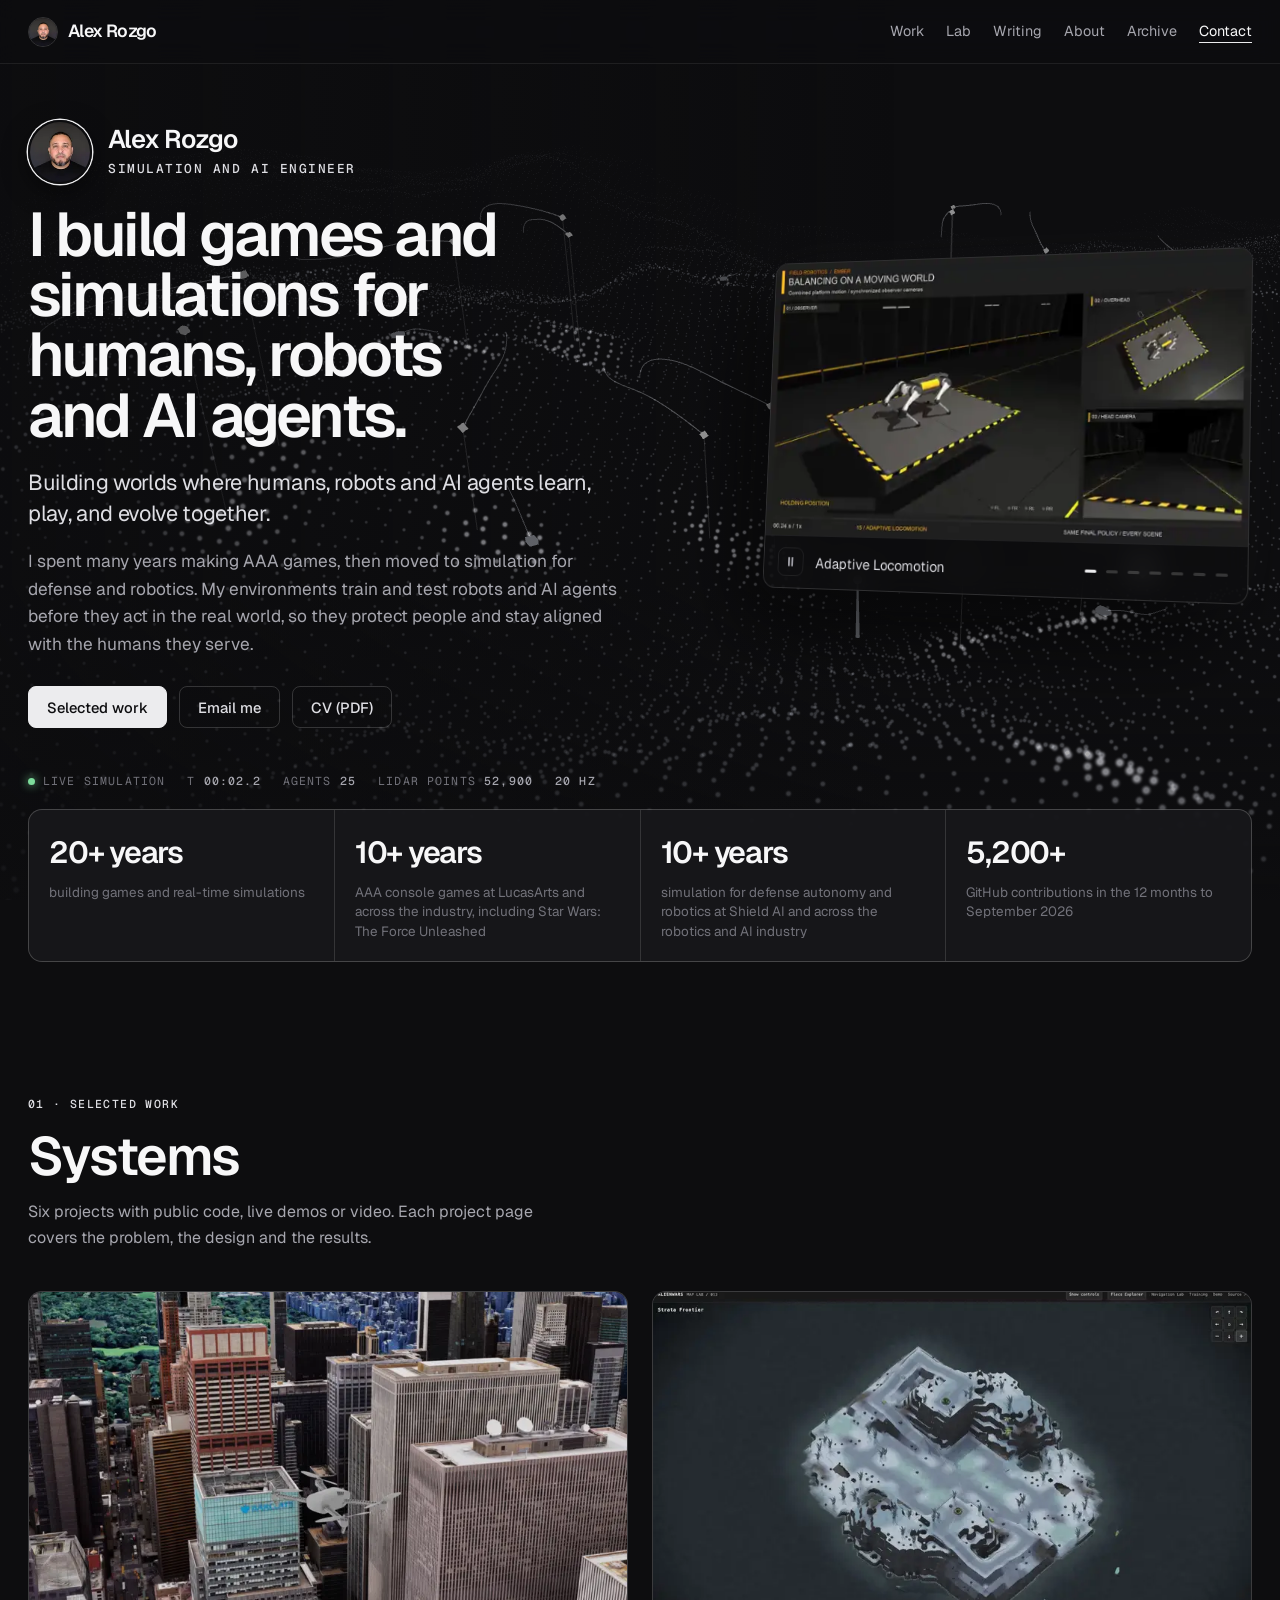
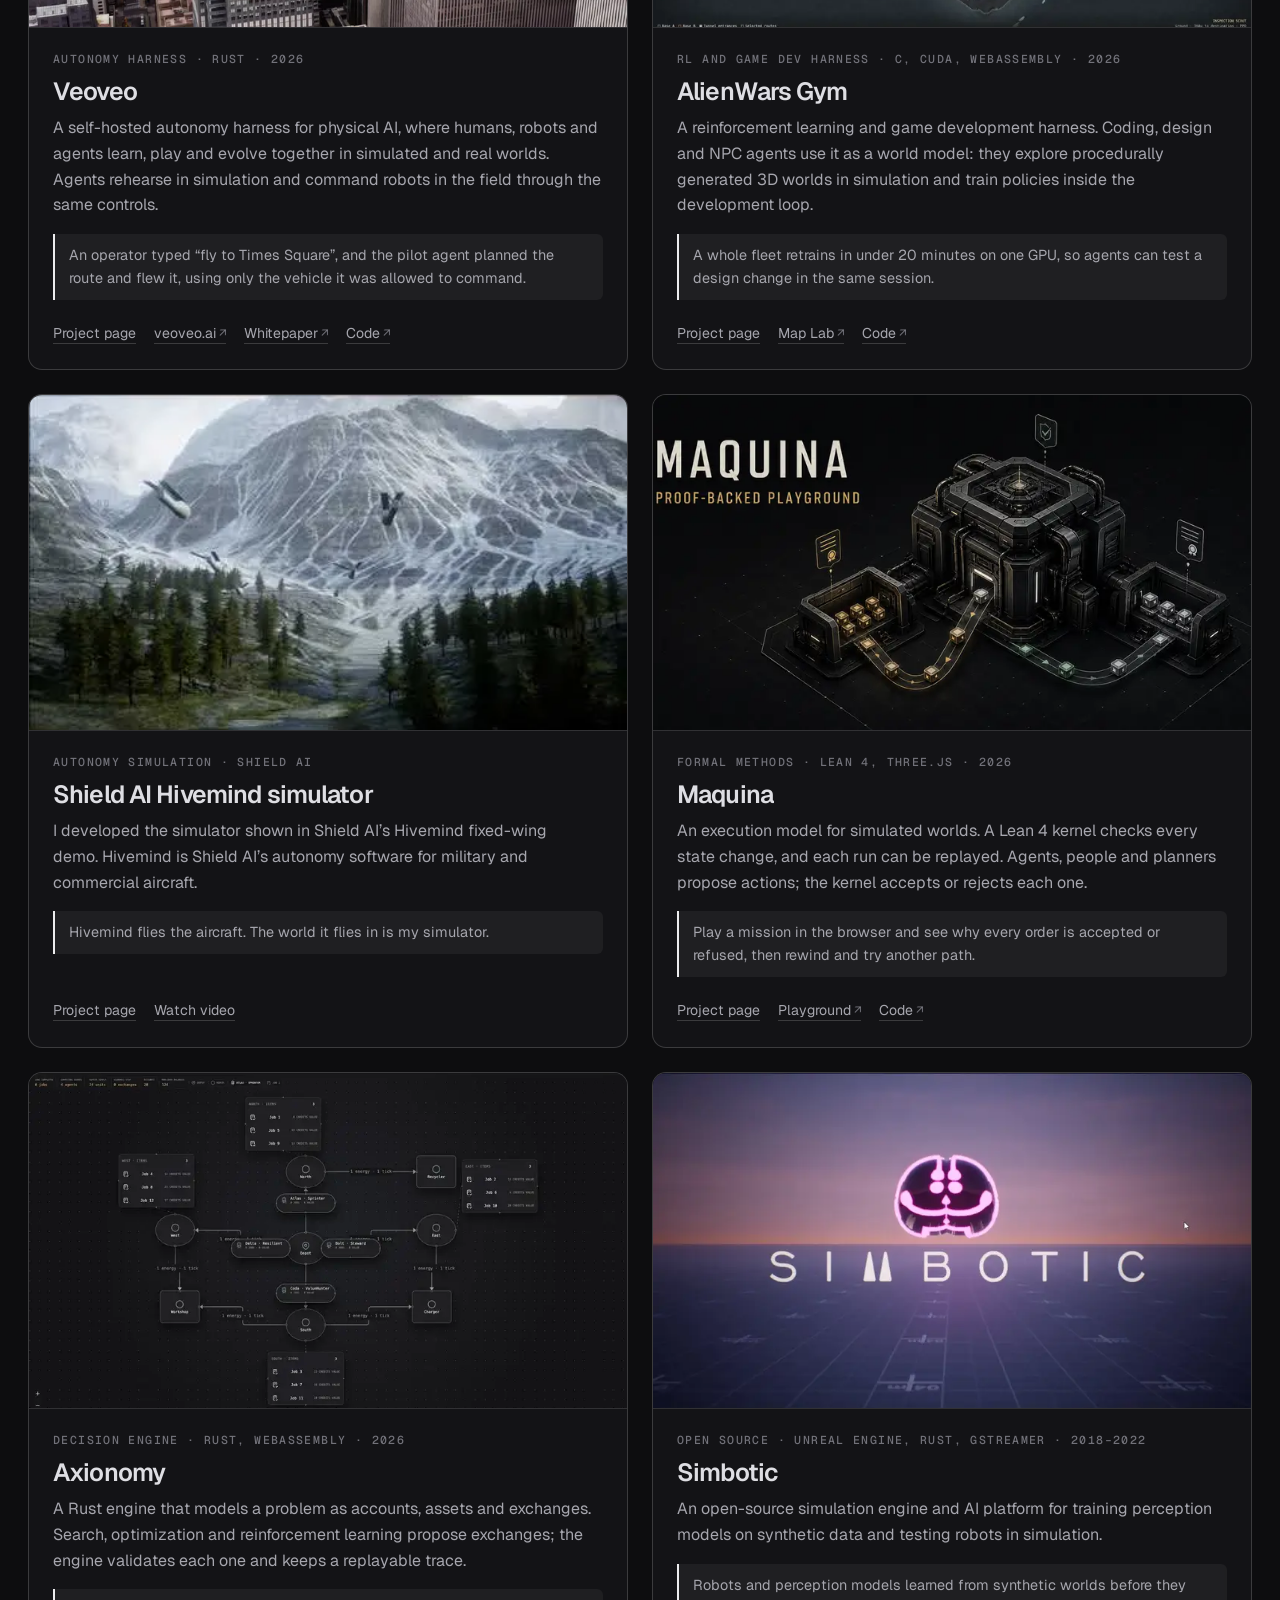
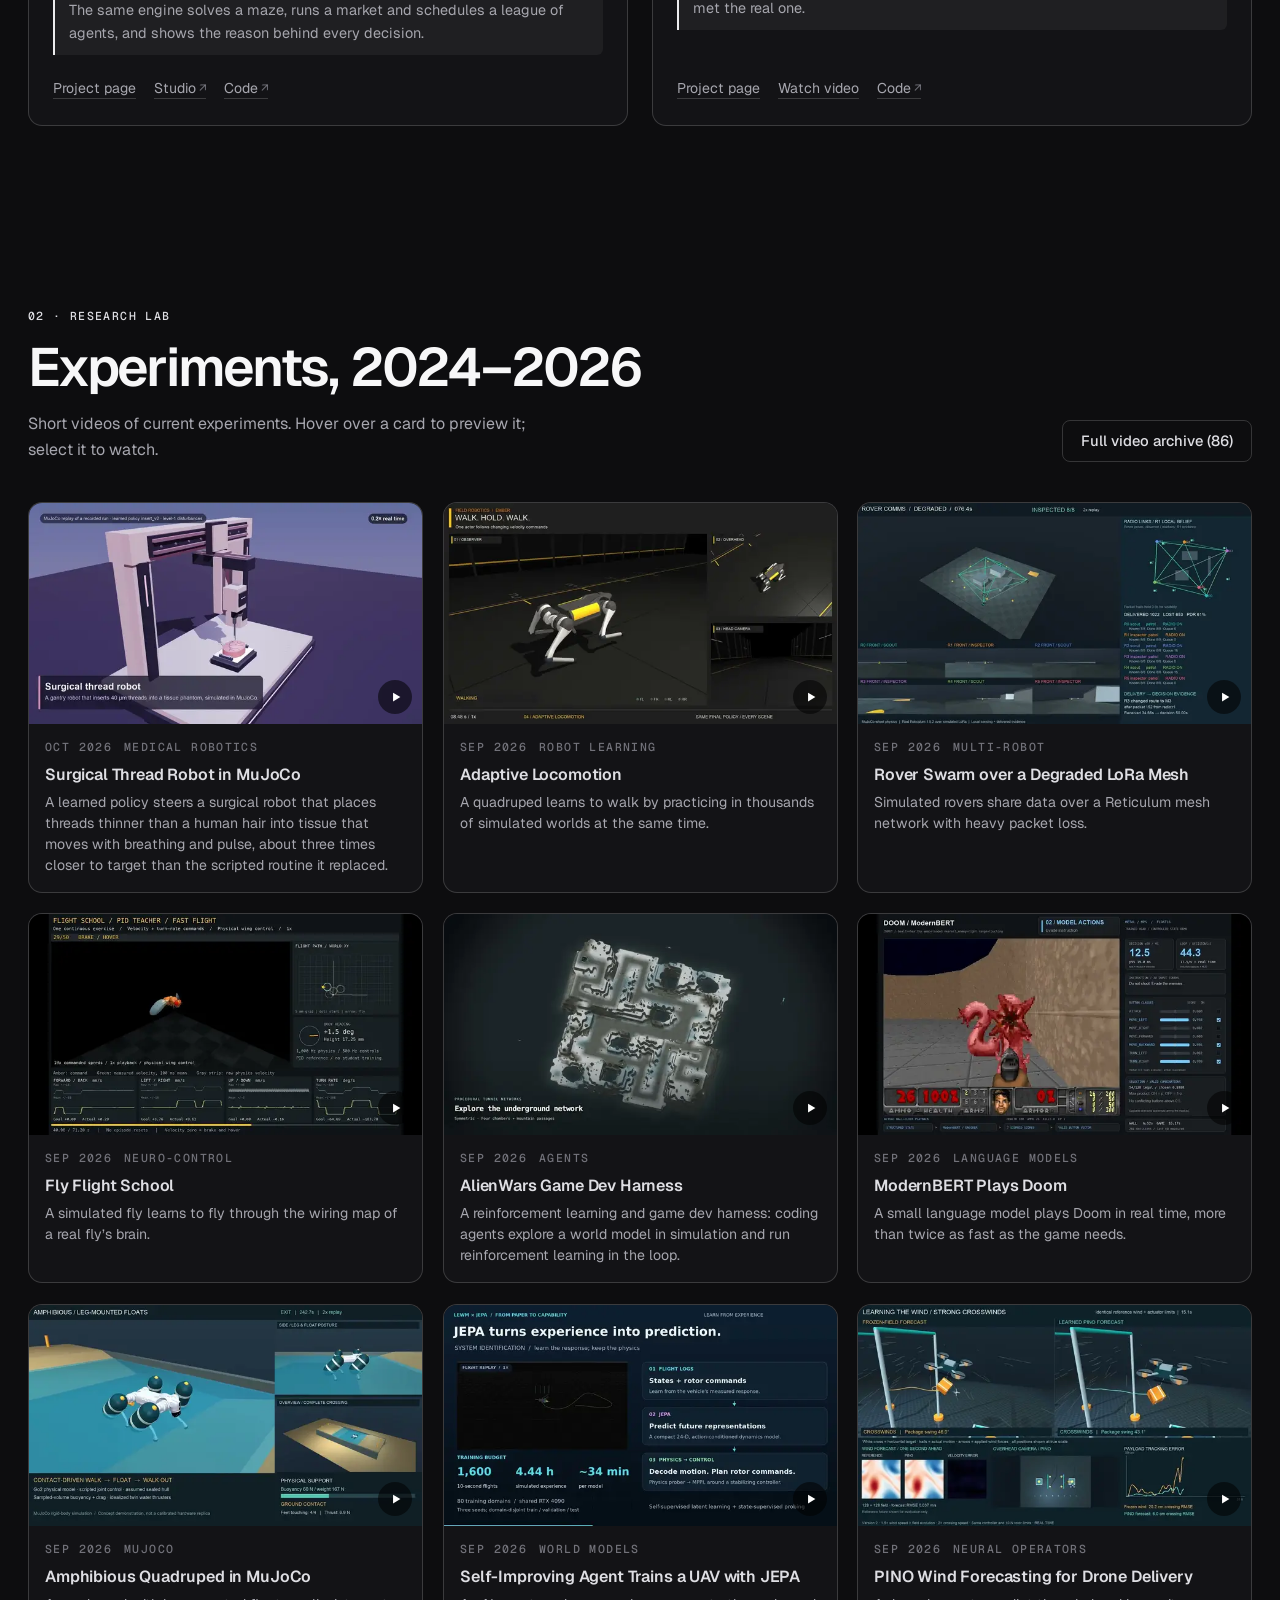
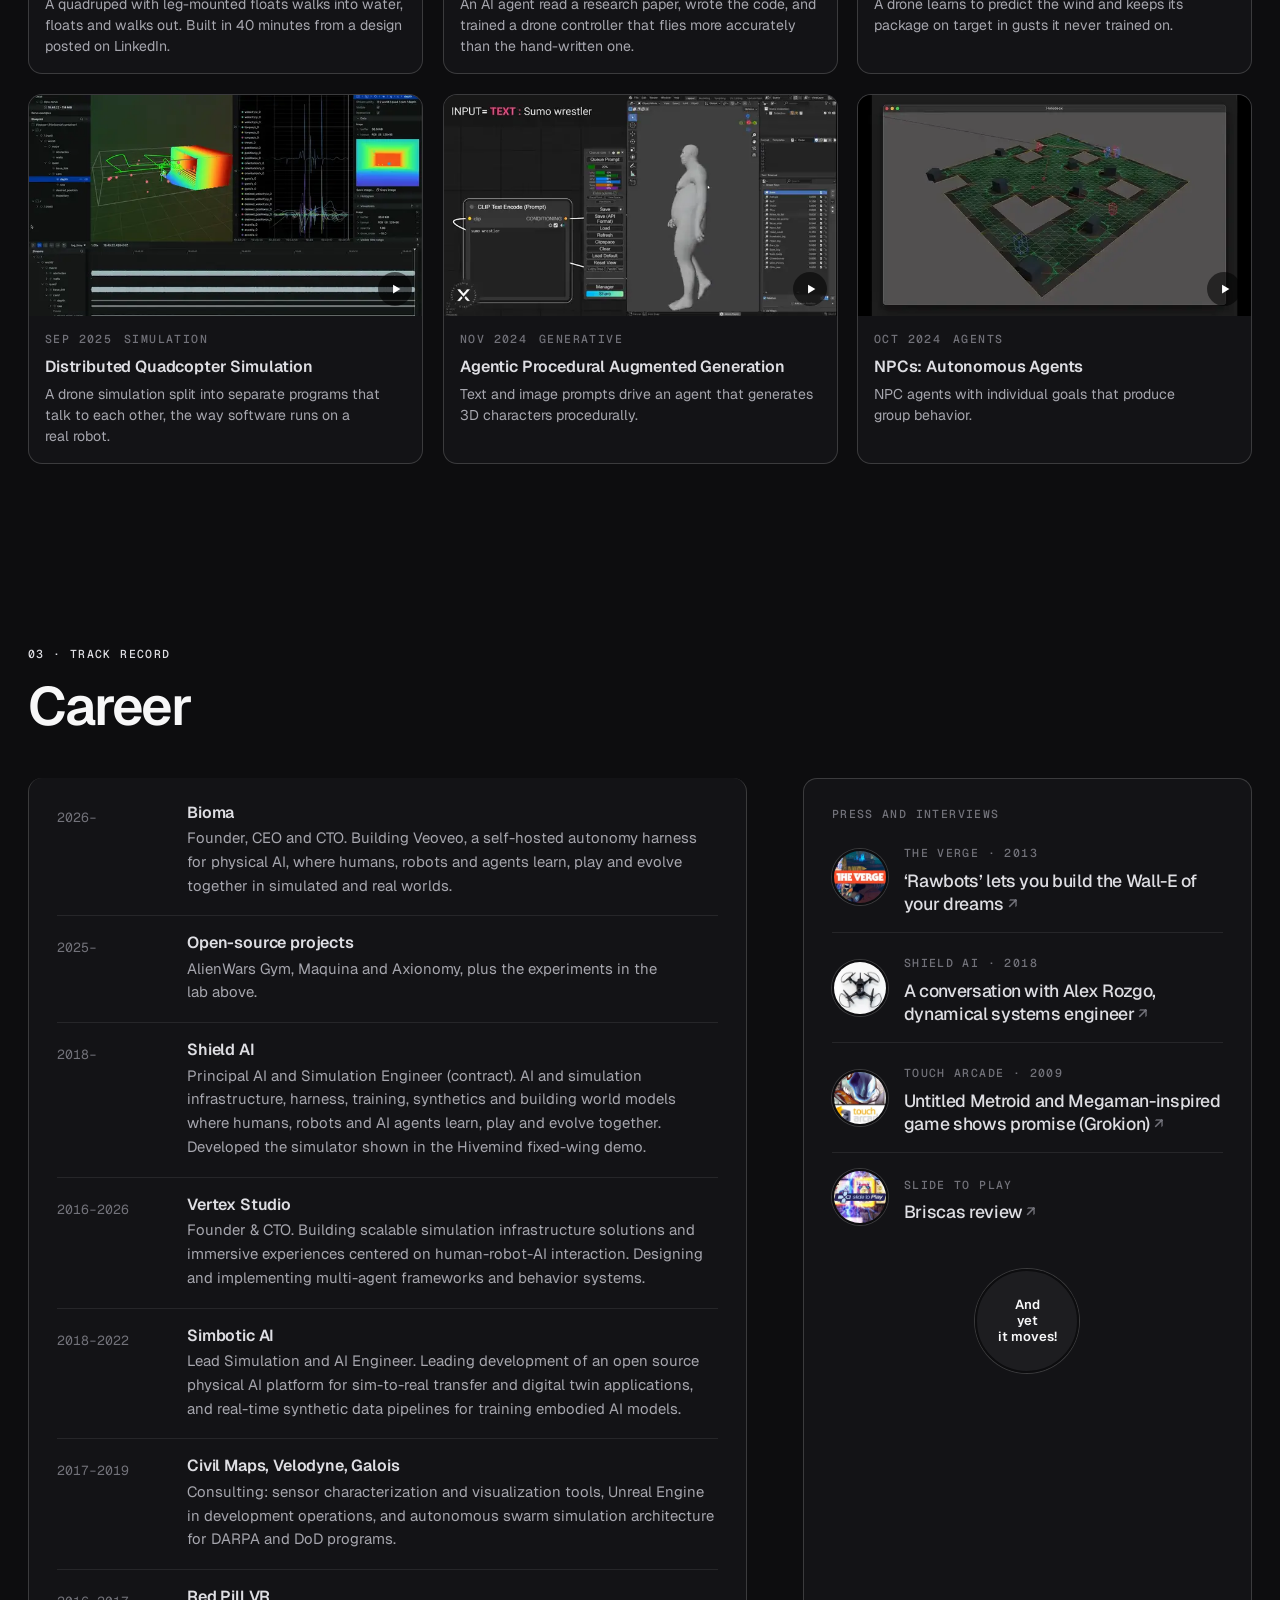
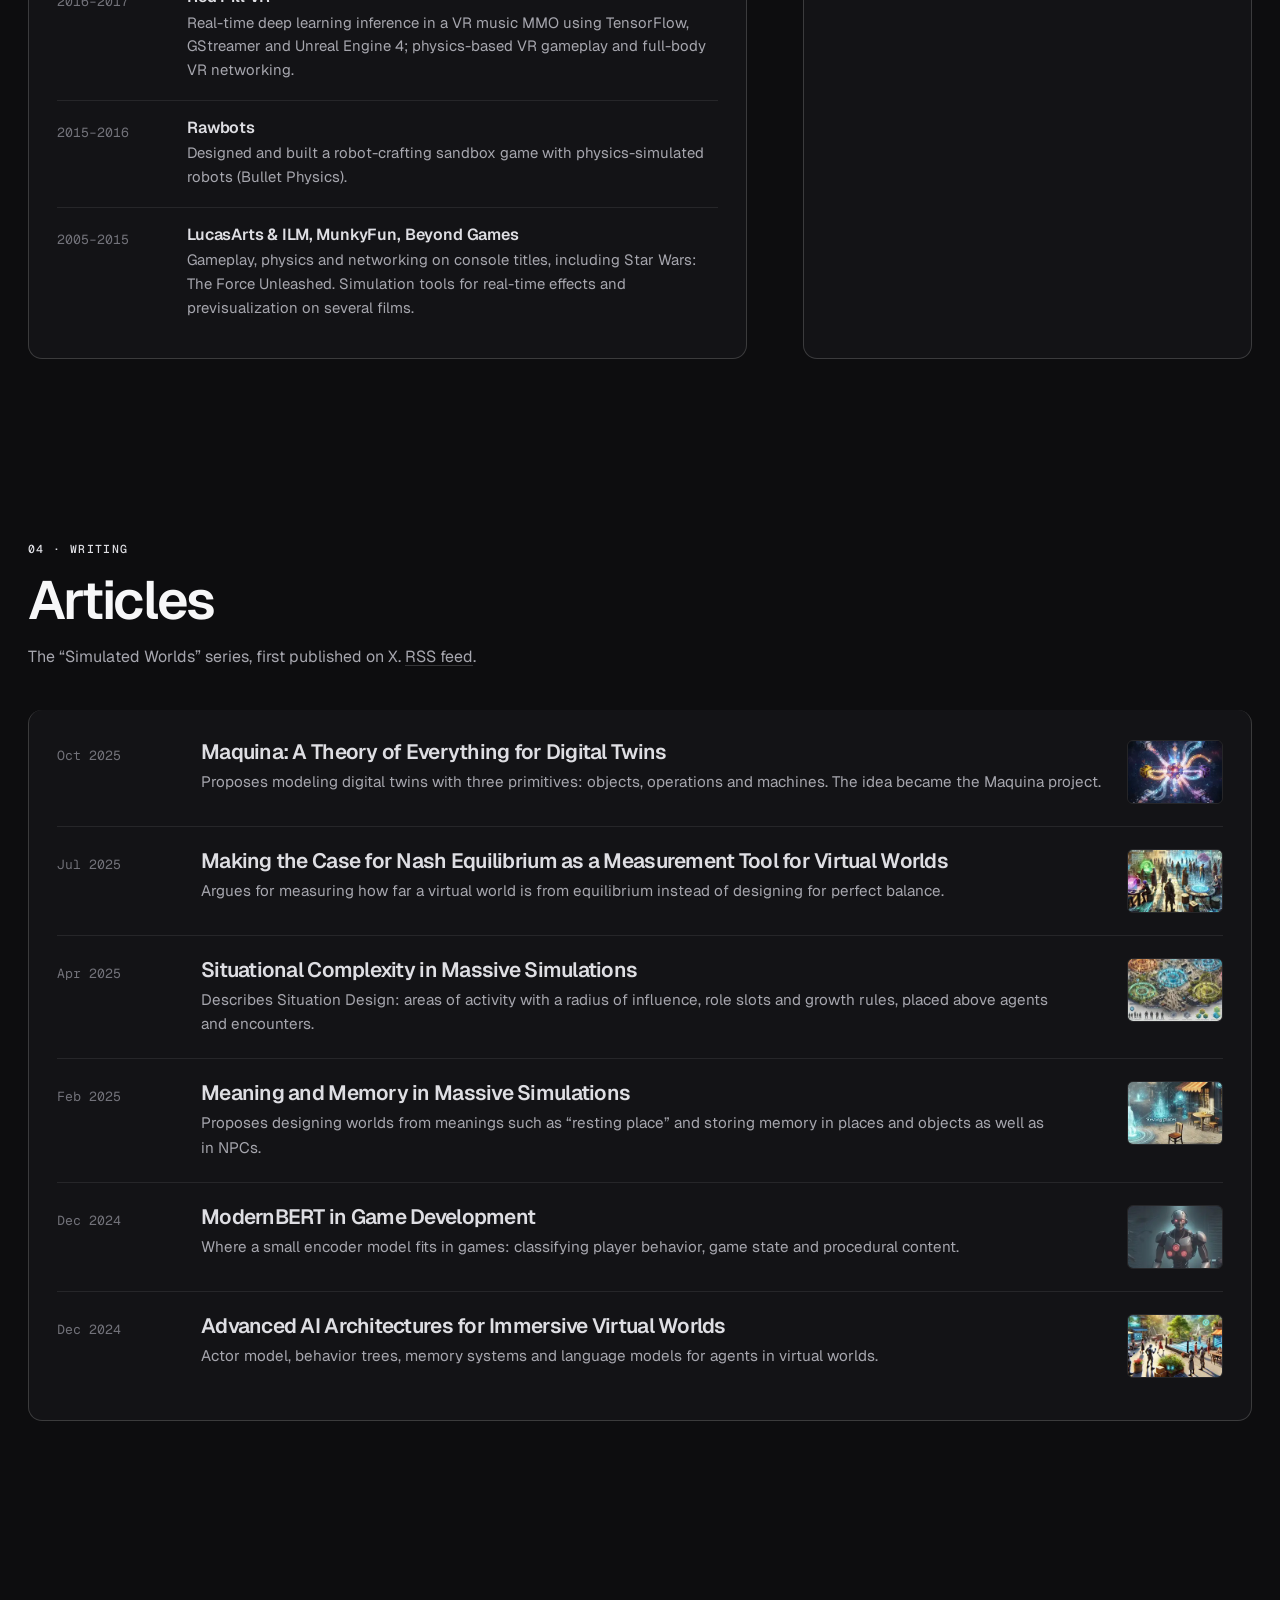
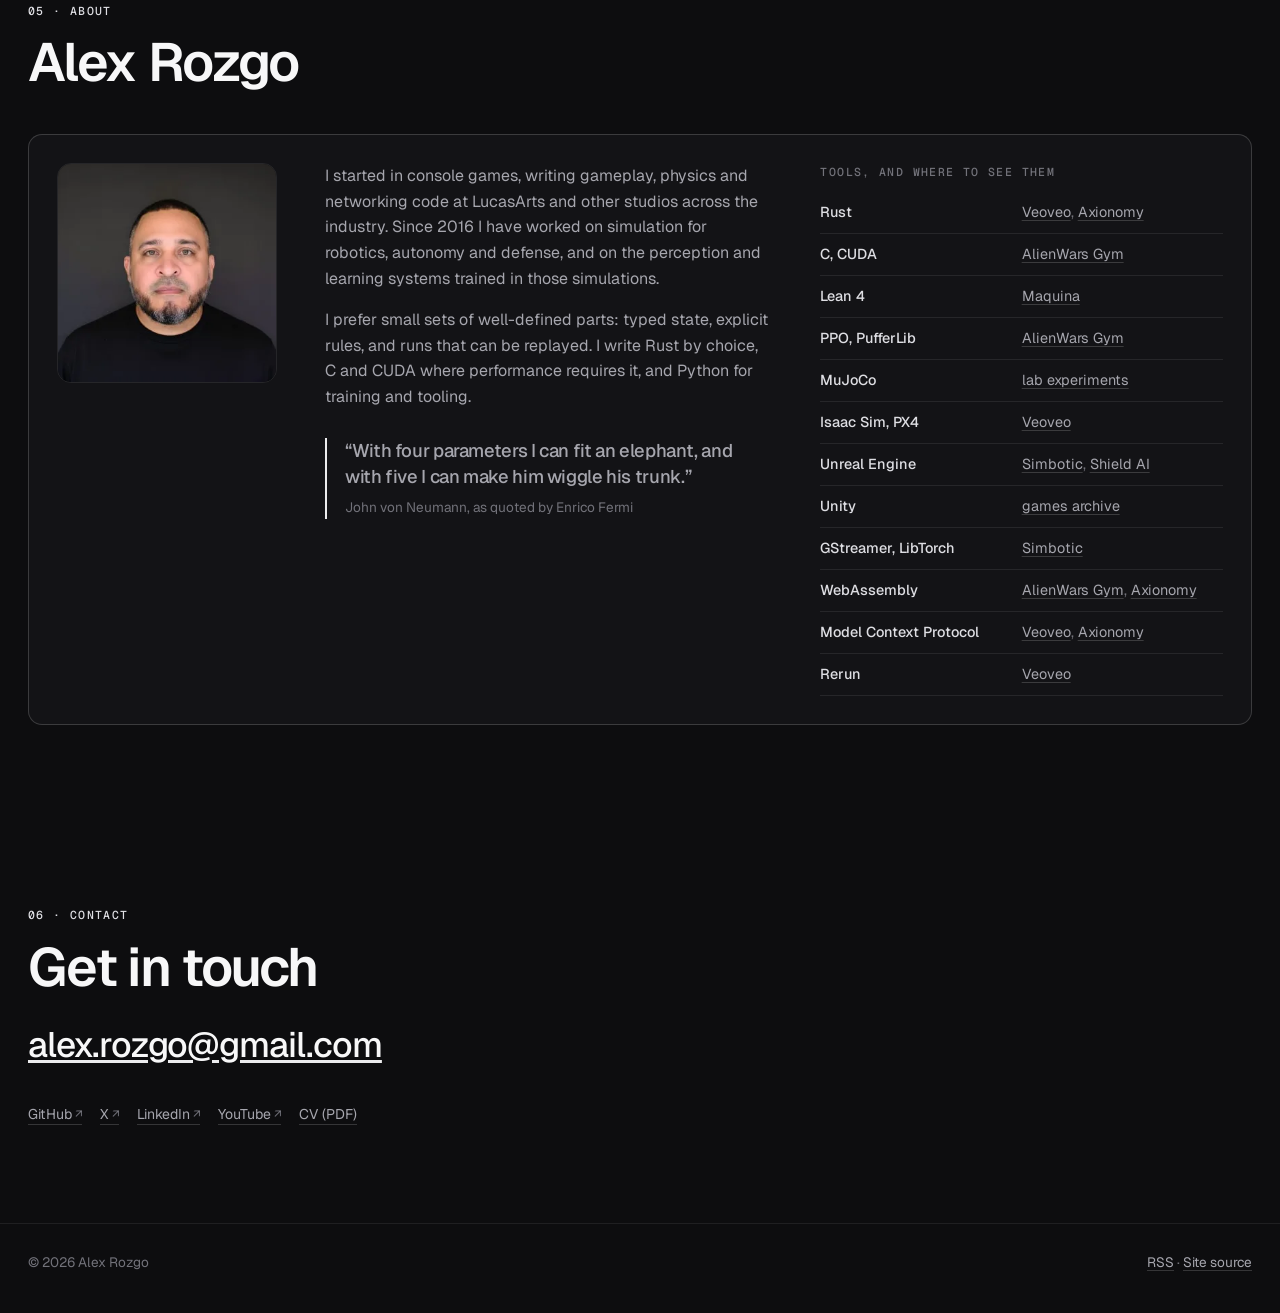
==== commit 3fe5422e: "Social preview: remove Shield AI from home description; center-safe og image with image size and alt" ====
--- a/index.html
+++ b/index.html
@@ -4,7 +4,7 @@
     <meta charset="utf-8">
     <meta name="viewport" content="width=device-width, initial-scale=1">
     <title>Alex Rozgo, simulation and AI engineer</title>
-    <meta name="description" content="Games and simulations for humans, robots and AI agents. Building worlds where humans, robots and AI agents learn, play, and evolve together. Work includes Veoveo, AlienWars Gym, Maquina, Axionomy, and the Shield AI Hivemind simulator.">
+    <meta name="description" content="I build games and simulations for humans, robots and AI agents. I spent many years making AAA games, then moved to simulation for defense and robotics.">
     <meta name="author" content="Alex Rozgo">
     <link rel="canonical" href="https://rozgo.github.io/">
     <link rel="icon" href="favicon.svg" type="image/svg+xml">
@@ -15,13 +15,17 @@
     <meta property="og:site_name" content="Alex Rozgo">
     <meta property="og:url" content="https://rozgo.github.io/">
     <meta property="og:title" content="Alex Rozgo, simulation and AI engineer">
-    <meta property="og:description" content="Games and simulations for humans, robots and AI agents. Building worlds where humans, robots and AI agents learn, play, and evolve together. Work includes Veoveo, AlienWars Gym, Maquina, Axionomy, and the Shield AI Hivemind simulator.">
+    <meta property="og:description" content="I build games and simulations for humans, robots and AI agents. I spent many years making AAA games, then moved to simulation for defense and robotics.">
     <meta property="og:image" content="https://rozgo.github.io/media/og.jpg">
+    <meta property="og:image:width" content="1200">
+    <meta property="og:image:height" content="630">
+    <meta property="og:image:alt" content="Alex Rozgo, simulation and AI engineer, above the LiDAR-style terrain from the site background">
     <meta name="twitter:card" content="summary_large_image">
     <meta name="twitter:site" content="@rozgo">
     <meta name="twitter:title" content="Alex Rozgo, simulation and AI engineer">
-    <meta name="twitter:description" content="Games and simulations for humans, robots and AI agents. Building worlds where humans, robots and AI agents learn, play, and evolve together. Work includes Veoveo, AlienWars Gym, Maquina, Axionomy, and the Shield AI Hivemind simulator.">
+    <meta name="twitter:description" content="I build games and simulations for humans, robots and AI agents. I spent many years making AAA games, then moved to simulation for defense and robotics.">
     <meta name="twitter:image" content="https://rozgo.github.io/media/og.jpg">
+    <meta name="twitter:image:alt" content="Alex Rozgo, simulation and AI engineer, above the LiDAR-style terrain from the site background">
     <link rel="preconnect" href="https://fonts.googleapis.com">
     <link rel="preconnect" href="https://fonts.gstatic.com" crossorigin>
     <link rel="stylesheet" href="https://fonts.googleapis.com/css2?family=Geist:wght@400;500;600;700&family=Geist+Mono:wght@400;500&display=swap">
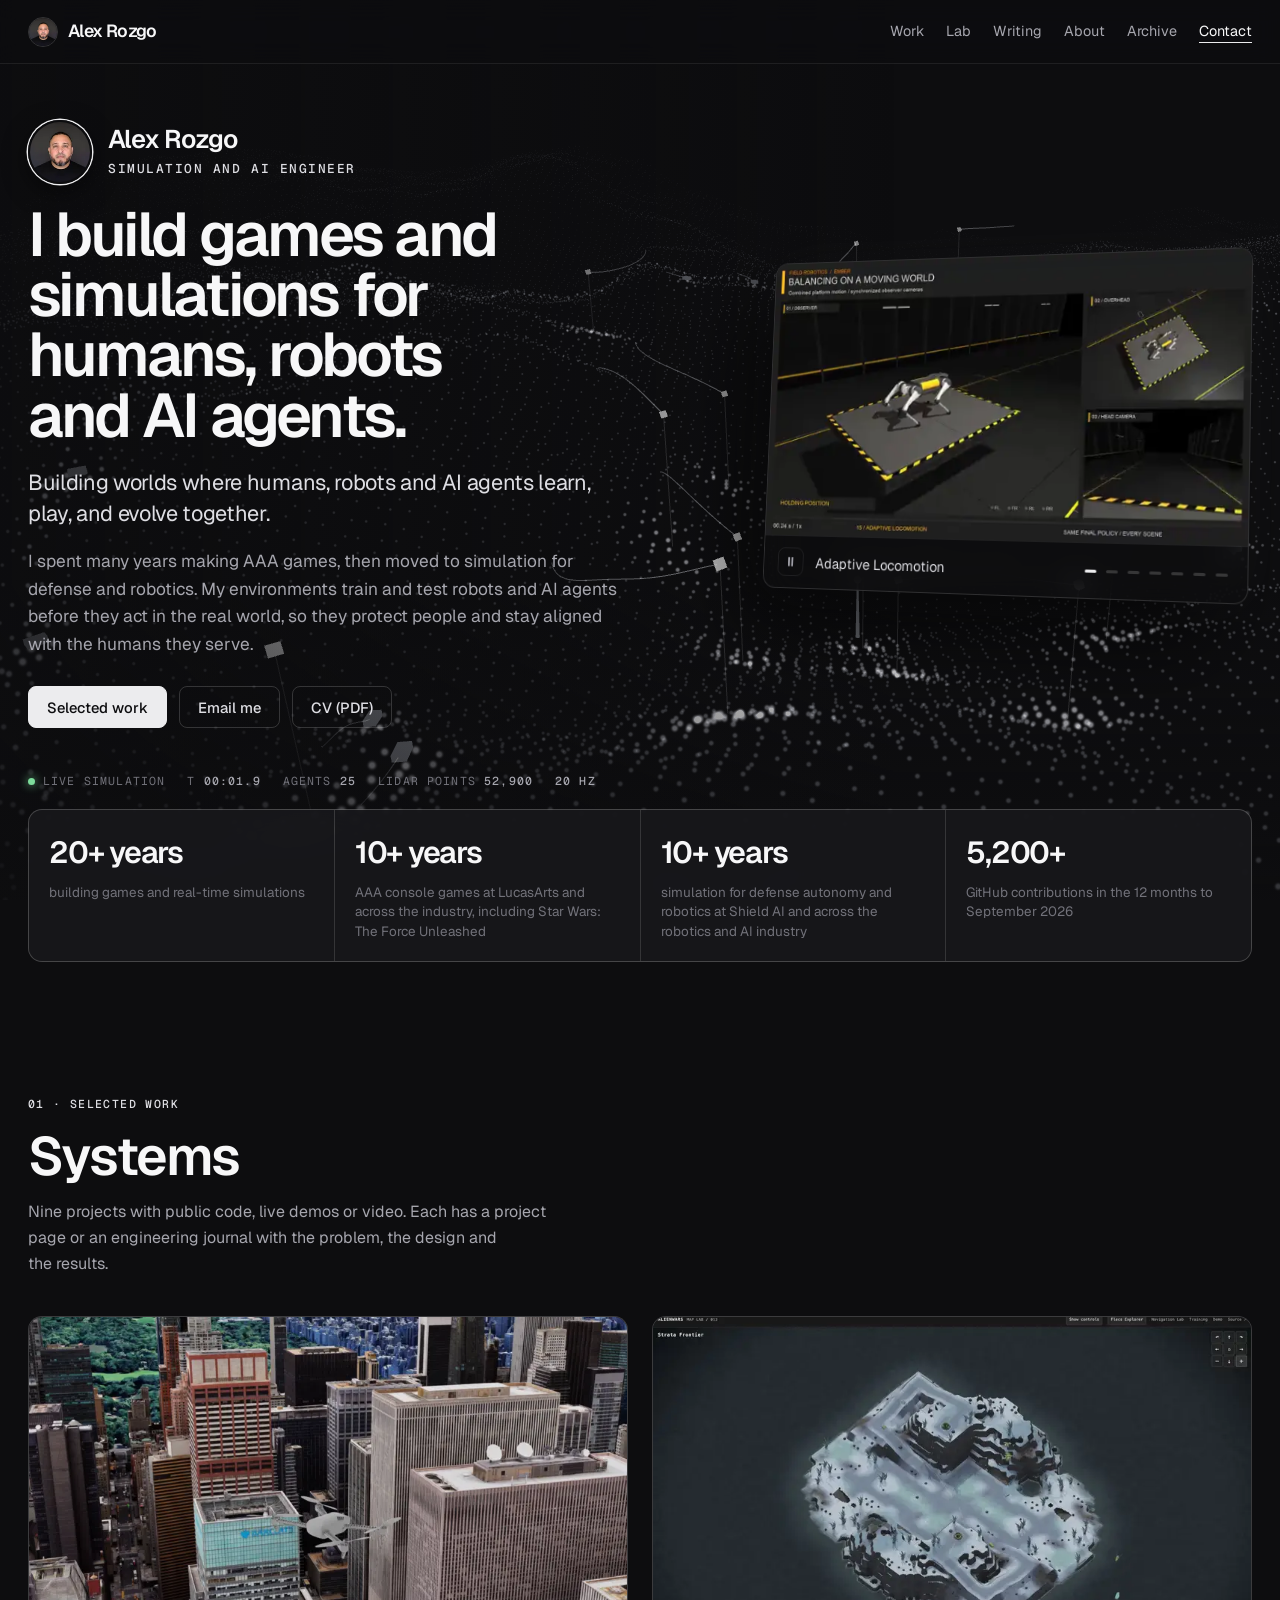
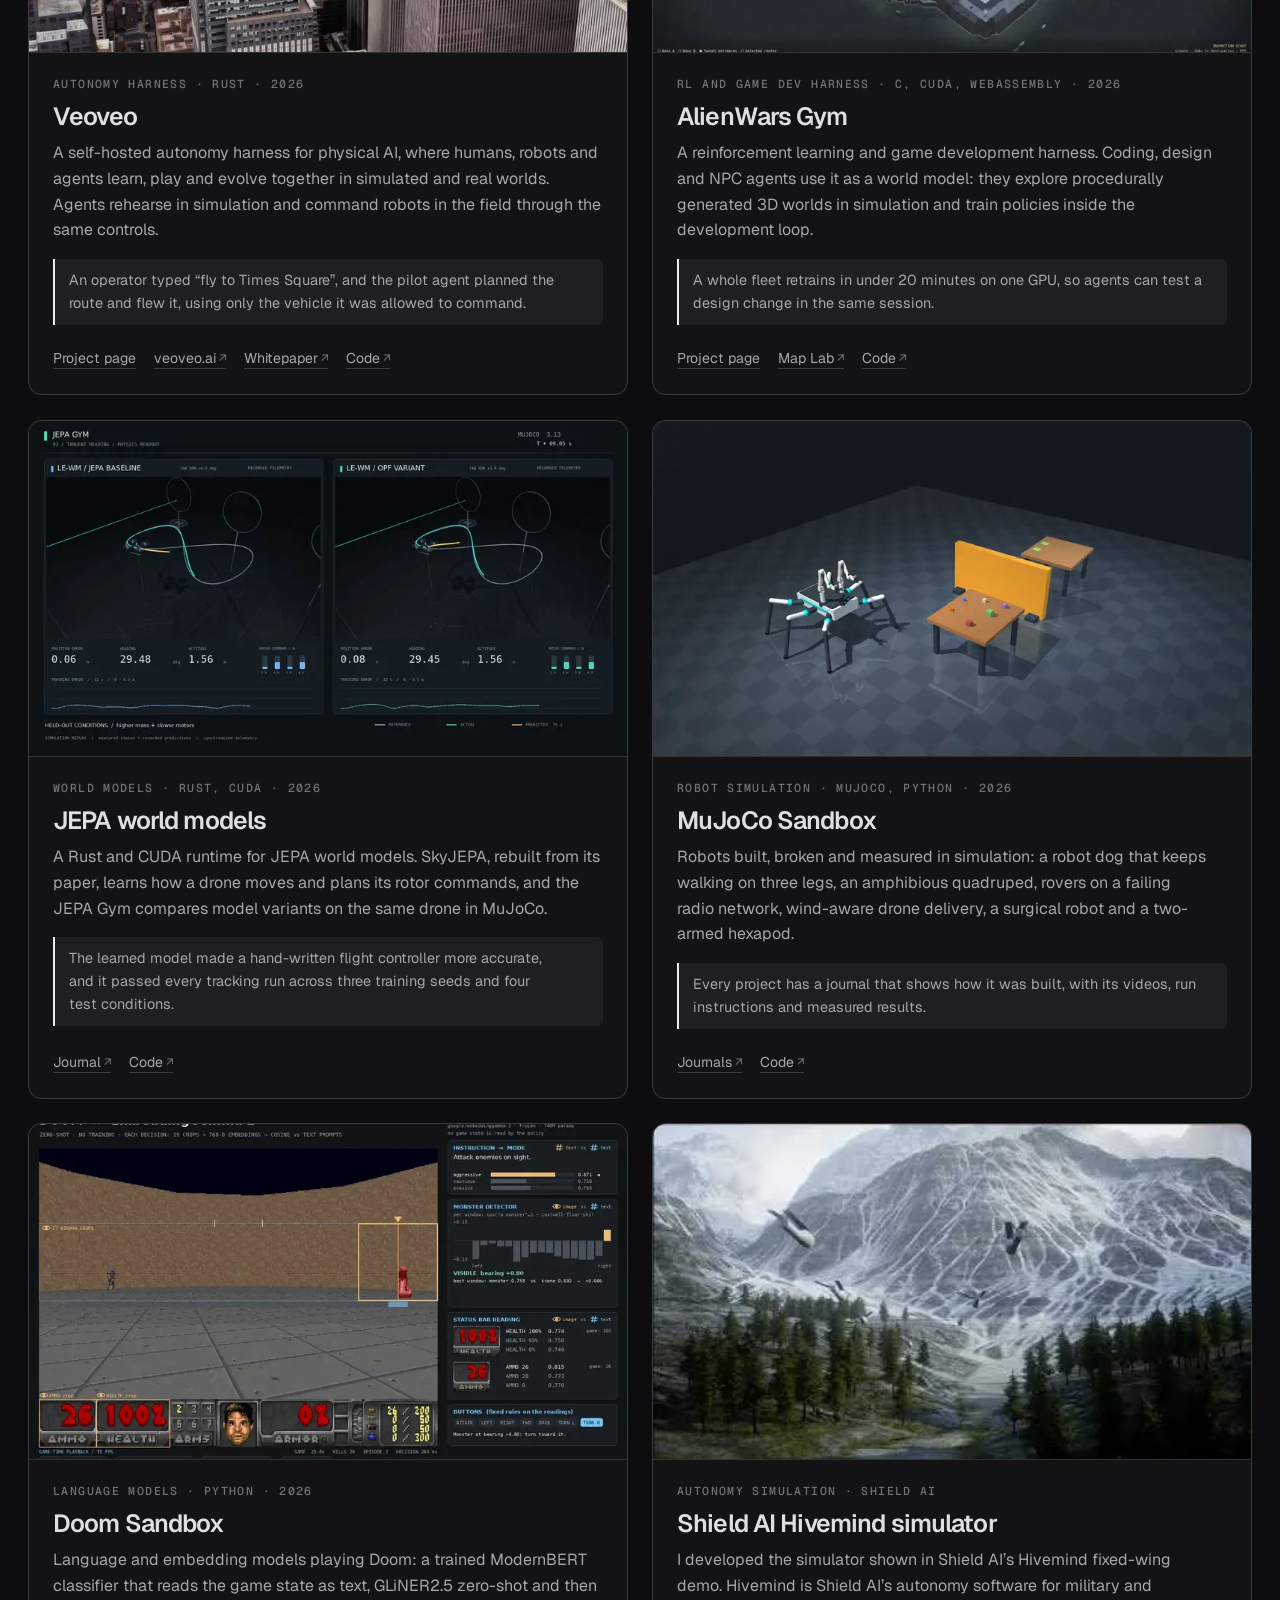
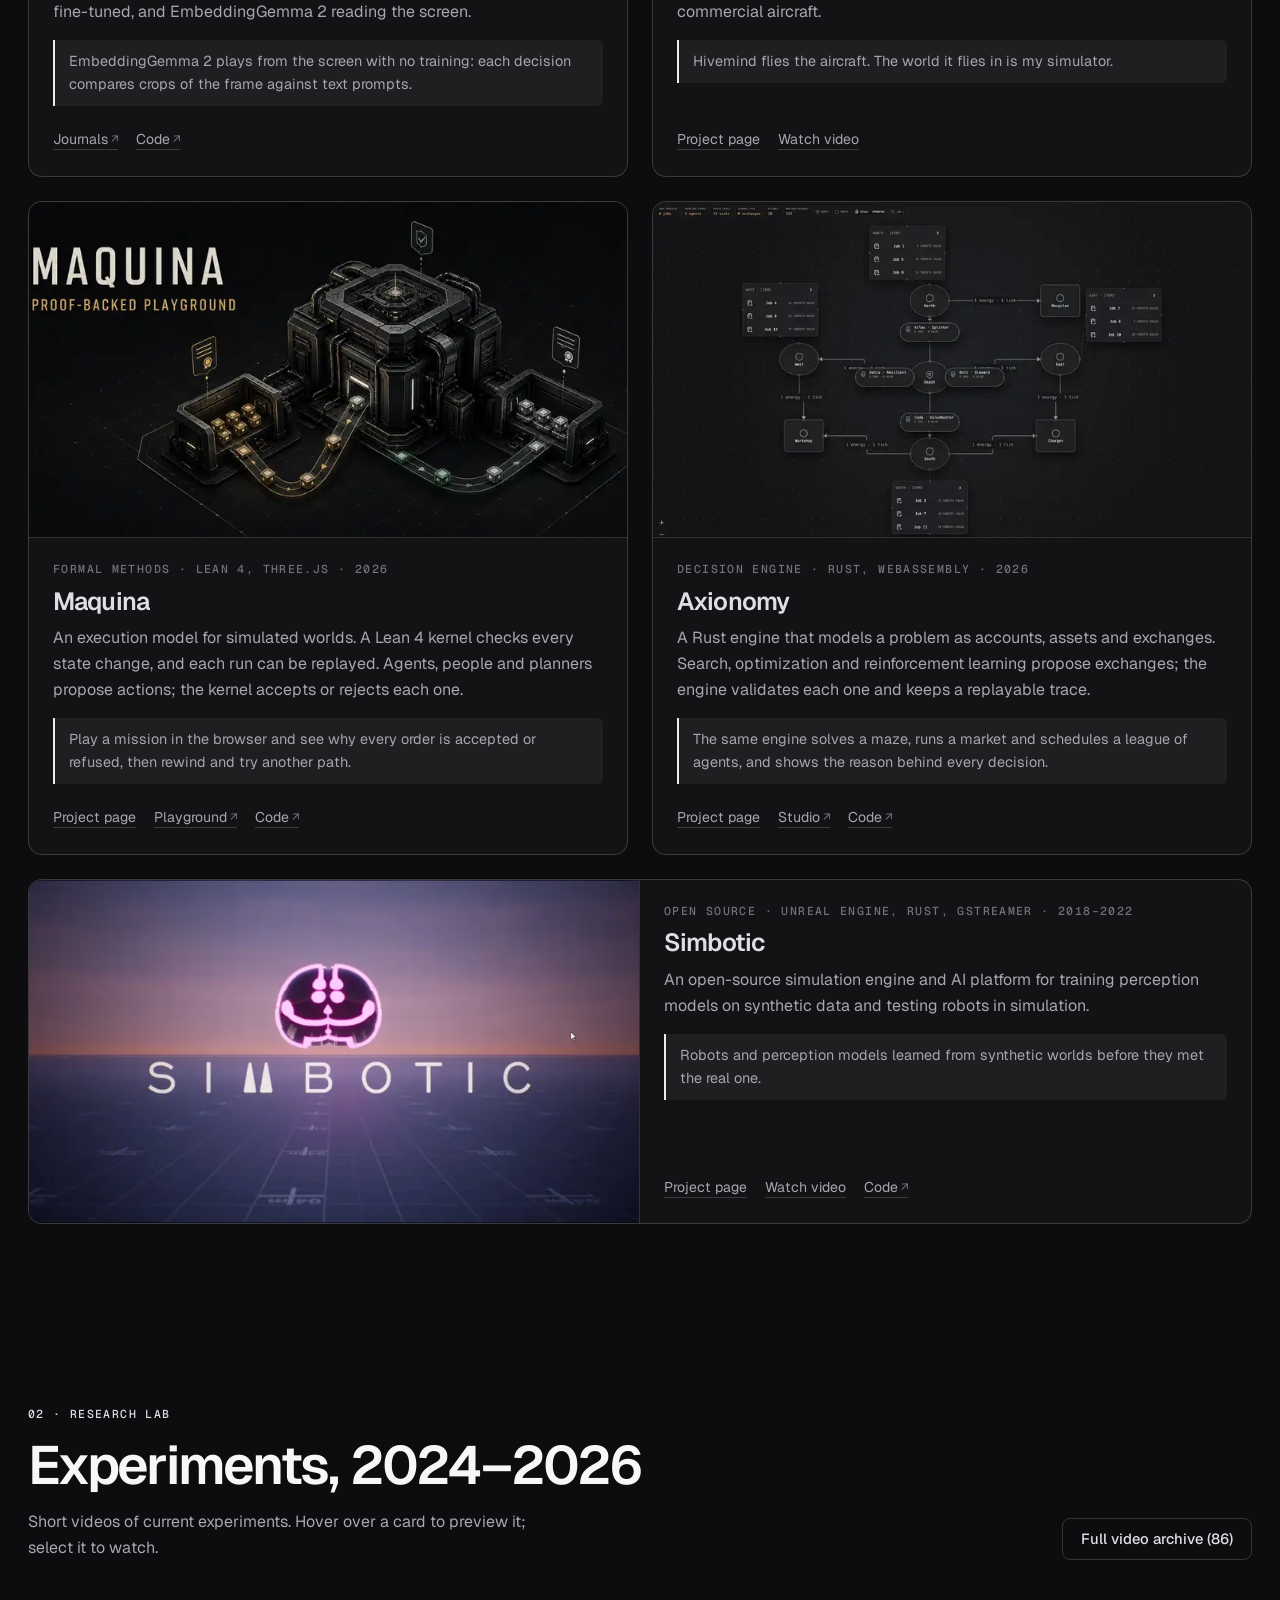
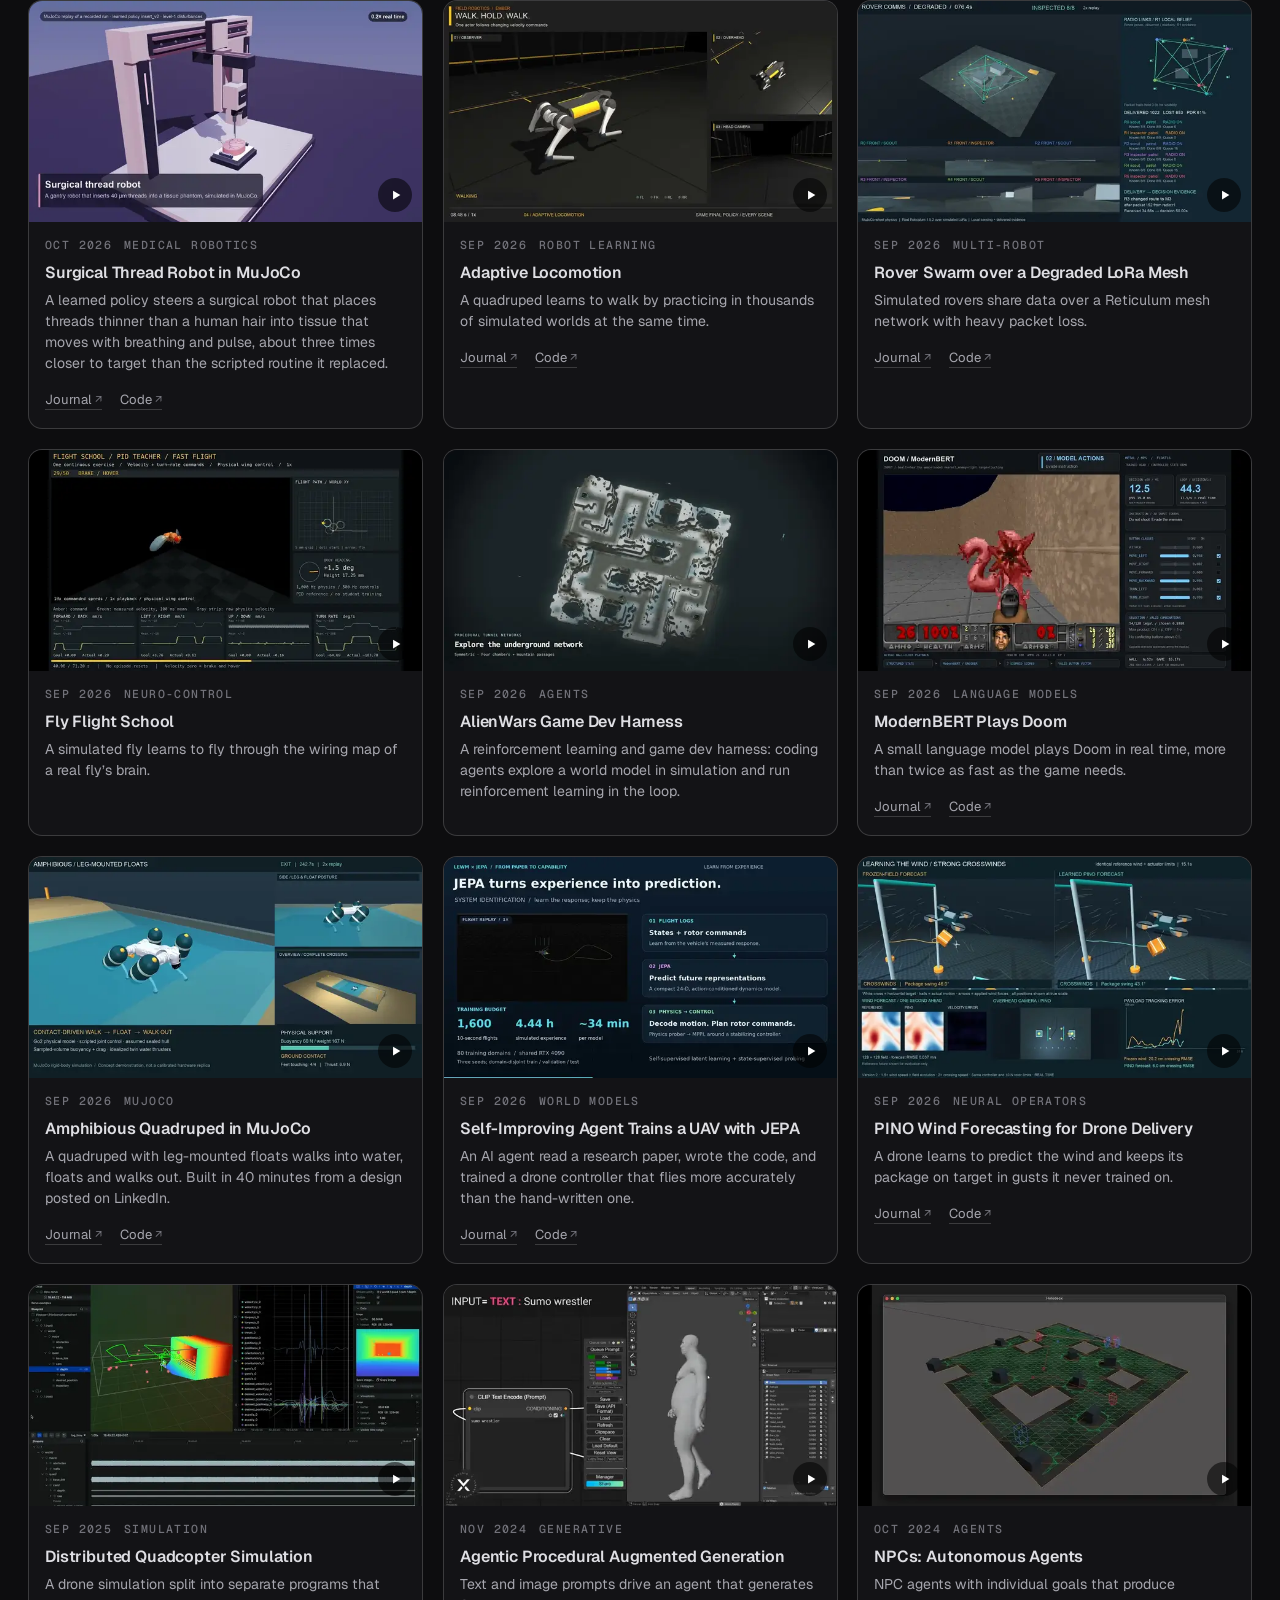
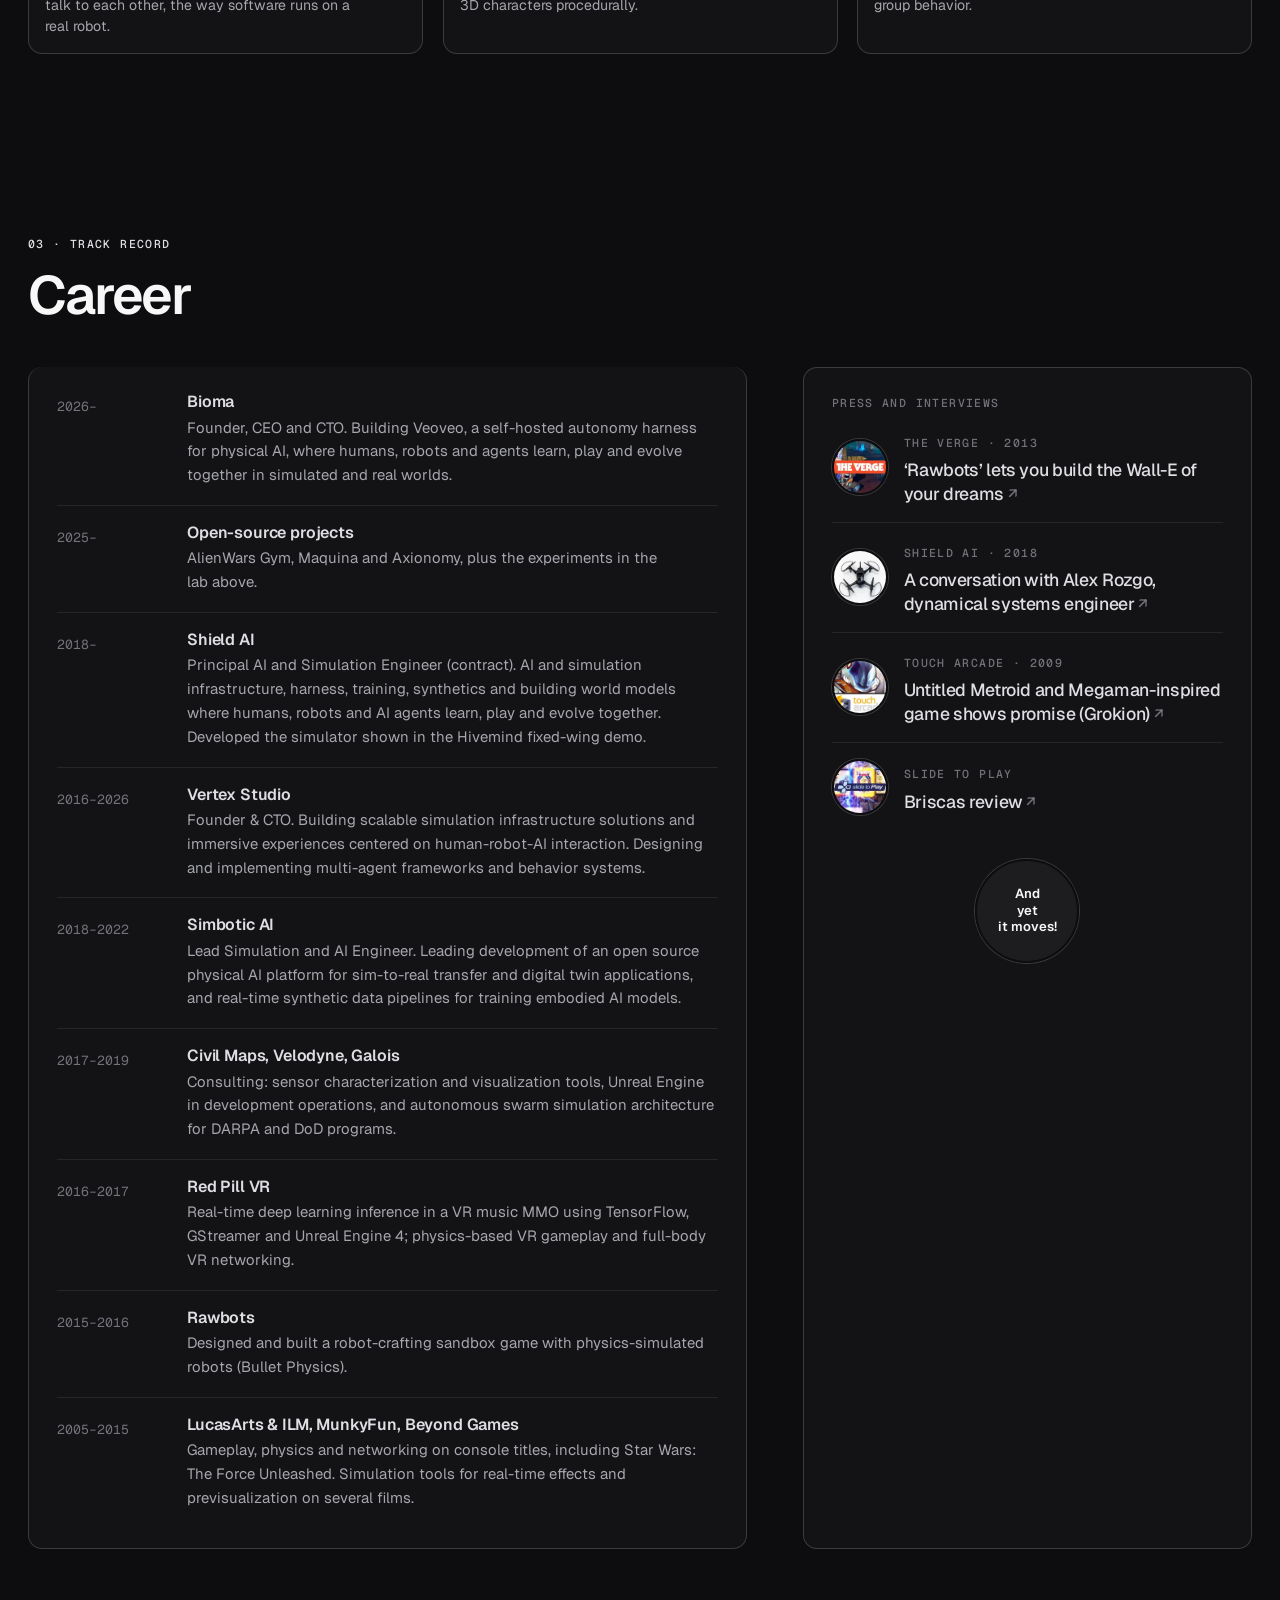
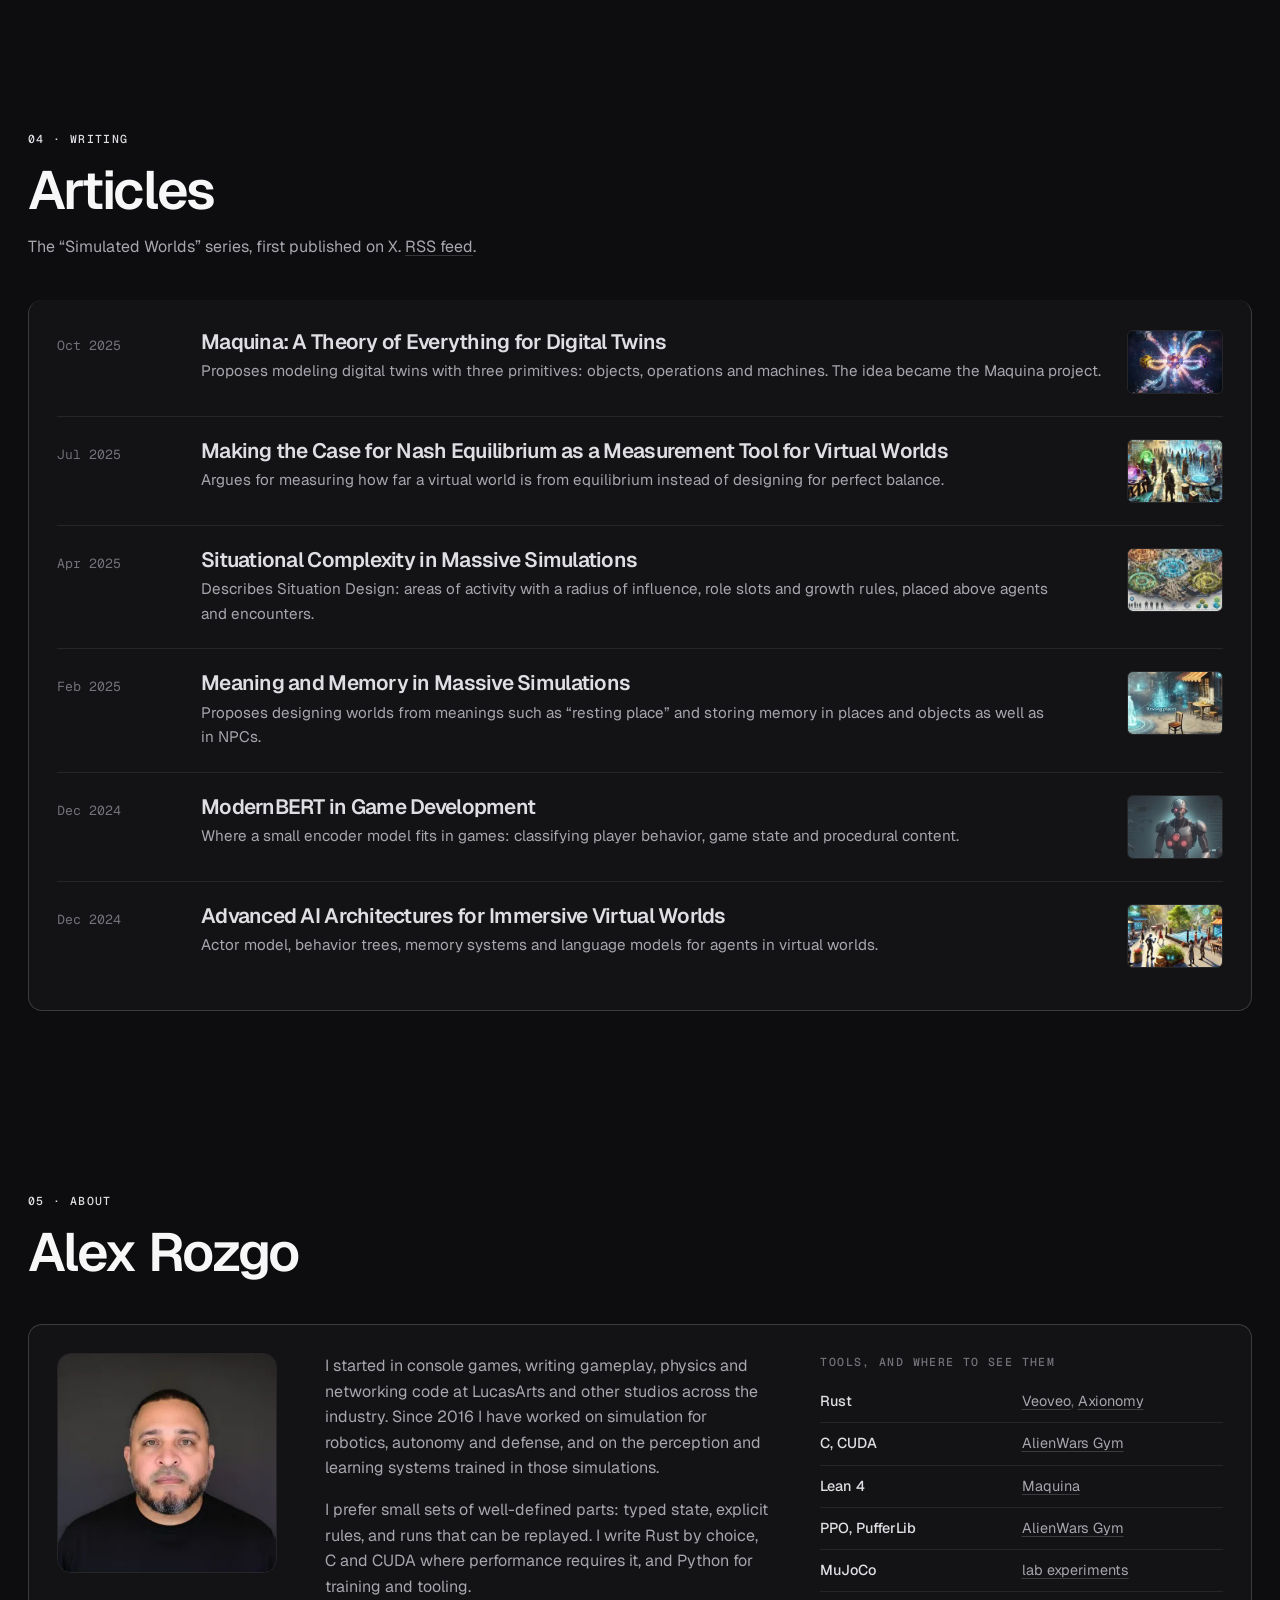
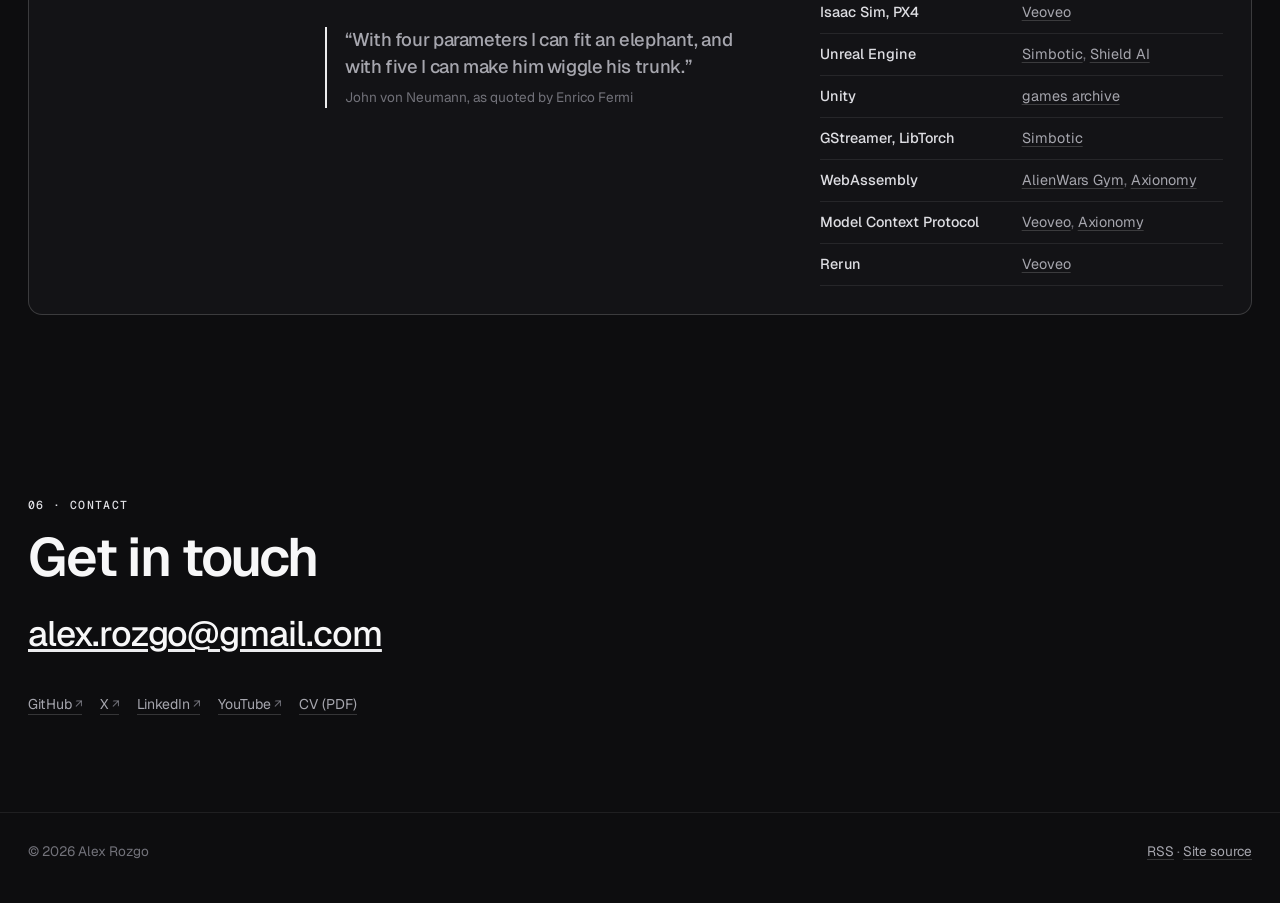
==== commit fc500394: "Add JEPA world models, MuJoCo Sandbox and Doom Sandbox; link lab cards to their journals" ====
--- a/index.html
+++ b/index.html
@@ -116,7 +116,7 @@
                     <div>
                         <span class="label label--accent">01 · Selected work</span>
                         <h2>Systems</h2>
-                        <p>Six projects with public code, live demos or video. Each project page covers the problem, the design and the results.</p>
+                        <p>Nine projects with public code, live demos or video. Each has a project page or an engineering journal with the problem, the design and the results.</p>
                     </div>
                 </div>
                 <div class="systems" data-video-group>
@@ -149,6 +149,48 @@
                     </div>
                 </article>
                 <article class="system">
+                    <a class="system-media" href="https://rozgo.github.io/le-wm-nv/" target="_blank" rel="noopener" tabindex="-1" aria-hidden="true">
+                        <img src="media/work/jepa-world-models-800.webp" alt="JEPA Gym comparing two world models flying the same drone" width="800" height="450" loading="lazy" decoding="async">
+                    </a>
+                    <div class="system-body">
+                        <span class="label">World models · Rust, CUDA · 2026</span>
+                        <h3><a href="https://rozgo.github.io/le-wm-nv/" target="_blank" rel="noopener">JEPA world models</a></h3>
+                        <p class="system-desc">A Rust and CUDA runtime for JEPA world models. SkyJEPA, rebuilt from its paper, learns how a drone moves and plans its rotor commands, and the JEPA Gym compares model variants on the same drone in MuJoCo.</p>
+                        <p class="proof">The learned model made a hand-written flight controller more accurate, and it passed every tracking run across three training seeds and four test conditions.</p>
+                        <ul class="link-row">
+                            <li><a class="ext" href="https://rozgo.github.io/le-wm-nv/" target="_blank" rel="noopener">Journal</a></li><li><a class="ext" href="https://github.com/rozgo/le-wm-nv" target="_blank" rel="noopener">Code</a></li>
+                        </ul>
+                    </div>
+                </article>
+                <article class="system">
+                    <a class="system-media" href="https://rozgo.github.io/mujoco-sandbox/" target="_blank" rel="noopener" tabindex="-1" aria-hidden="true">
+                        <img src="media/work/mujoco-sandbox-800.webp" alt="Six-legged robot with two arms carrying objects between tables in MuJoCo" width="800" height="450" loading="lazy" decoding="async">
+                    </a>
+                    <div class="system-body">
+                        <span class="label">Robot simulation · MuJoCo, Python · 2026</span>
+                        <h3><a href="https://rozgo.github.io/mujoco-sandbox/" target="_blank" rel="noopener">MuJoCo Sandbox</a></h3>
+                        <p class="system-desc">Robots built, broken and measured in simulation: a robot dog that keeps walking on three legs, an amphibious quadruped, rovers on a failing radio network, wind-aware drone delivery, a surgical robot and a two-armed hexapod.</p>
+                        <p class="proof">Every project has a journal that shows how it was built, with its videos, run instructions and measured results.</p>
+                        <ul class="link-row">
+                            <li><a class="ext" href="https://rozgo.github.io/mujoco-sandbox/" target="_blank" rel="noopener">Journals</a></li><li><a class="ext" href="https://github.com/rozgo/mujoco-sandbox" target="_blank" rel="noopener">Code</a></li>
+                        </ul>
+                    </div>
+                </article>
+                <article class="system">
+                    <a class="system-media" href="https://rozgo.github.io/doom-sandbox/" target="_blank" rel="noopener" tabindex="-1" aria-hidden="true">
+                        <img src="media/work/doom-sandbox-800.webp" alt="EmbeddingGemma 2 playing Doom, with its crop and prompt readouts" width="800" height="450" loading="lazy" decoding="async">
+                    </a>
+                    <div class="system-body">
+                        <span class="label">Language models · Python · 2026</span>
+                        <h3><a href="https://rozgo.github.io/doom-sandbox/" target="_blank" rel="noopener">Doom Sandbox</a></h3>
+                        <p class="system-desc">Language and embedding models playing Doom: a trained ModernBERT classifier that reads the game state as text, GLiNER2.5 zero-shot and then fine-tuned, and EmbeddingGemma 2 reading the screen.</p>
+                        <p class="proof">EmbeddingGemma 2 plays from the screen with no training: each decision compares crops of the frame against text prompts.</p>
+                        <ul class="link-row">
+                            <li><a class="ext" href="https://rozgo.github.io/doom-sandbox/" target="_blank" rel="noopener">Journals</a></li><li><a class="ext" href="https://github.com/rozgo/doom-sandbox" target="_blank" rel="noopener">Code</a></li>
+                        </ul>
+                    </div>
+                </article>
+                <article class="system">
                     <a class="system-media" href="work/shield-ai-simulator/" tabindex="-1" aria-hidden="true">
                         <img src="media/work/shield-hivemind-800.webp" alt="Fixed-wing aircraft over snowy mountains in the Hivemind demo" width="480" height="270" loading="lazy" decoding="async">
                     </a>
@@ -219,138 +261,145 @@
                     <a class="button" href="archive/">Full video archive (86)</a>
                 </div>
                 <div class="clips" data-video-group>
-                <a class="clip" href="https://www.youtube.com/watch?v=R3CkOR57v4E" data-video data-title="Surgical Thread Robot in MuJoCo" data-sub="Oct 2026" data-preview="media/clips/surgical.mp4">
+                <article class="clip" data-preview="media/clips/surgical.mp4">
                     <div class="clip-media">
                         <img src="media/thumbs/R3CkOR57v4E.webp" alt="" width="640" height="360" loading="lazy" decoding="async">
                         <span class="clip-play"><svg viewBox="0 0 24 24" aria-hidden="true"><path d="M7 4.5v15l12.5-7.5L7 4.5Z" fill="currentColor"/></svg></span>
                     </div>
                     <div class="clip-body">
                         <div class="clip-meta"><span class="label">Oct 2026</span><span class="label">Medical robotics</span></div>
-                        <h3>Surgical Thread Robot in MuJoCo</h3>
+                        <h3><a class="clip-link" href="https://www.youtube.com/watch?v=R3CkOR57v4E" data-video data-title="Surgical Thread Robot in MuJoCo" data-sub="Oct 2026">Surgical Thread Robot in MuJoCo</a></h3>
                         <p class="clip-desc">A learned policy steers a surgical robot that places threads thinner than a human hair into tissue that moves with breathing and pulse, about three times closer to target than the scripted routine it replaced.</p>
-                    </div>
-                </a>
-                <a class="clip" href="https://www.youtube.com/watch?v=yv_uwpPm9KQ" data-video data-title="Adaptive Locomotion" data-sub="Sep 2026" data-preview="media/clips/loco.mp4">
+                        <ul class="link-row clip-links"><li><a class="ext" href="https://rozgo.github.io/mujoco-sandbox/surgical/" target="_blank" rel="noopener">Journal</a></li><li><a class="ext" href="https://github.com/rozgo/mujoco-sandbox" target="_blank" rel="noopener">Code</a></li></ul>
+                    </div>
+                </article>
+                <article class="clip" data-preview="media/clips/loco.mp4">
                     <div class="clip-media">
                         <img src="media/thumbs/yv_uwpPm9KQ.webp" alt="" width="640" height="360" loading="lazy" decoding="async">
                         <span class="clip-play"><svg viewBox="0 0 24 24" aria-hidden="true"><path d="M7 4.5v15l12.5-7.5L7 4.5Z" fill="currentColor"/></svg></span>
                     </div>
                     <div class="clip-body">
                         <div class="clip-meta"><span class="label">Sep 2026</span><span class="label">Robot learning</span></div>
-                        <h3>Adaptive Locomotion</h3>
+                        <h3><a class="clip-link" href="https://www.youtube.com/watch?v=yv_uwpPm9KQ" data-video data-title="Adaptive Locomotion" data-sub="Sep 2026">Adaptive Locomotion</a></h3>
                         <p class="clip-desc">A quadruped learns to walk by practicing in thousands of simulated worlds at the same time.</p>
-                    </div>
-                </a>
-                <a class="clip" href="https://www.youtube.com/watch?v=sA_NDf96Dgo" data-video data-title="Rover Swarm over a Degraded LoRa Mesh" data-sub="Sep 2026" data-preview="media/clips/rovers.mp4">
+                        <ul class="link-row clip-links"><li><a class="ext" href="https://rozgo.github.io/mujoco-sandbox/dog/" target="_blank" rel="noopener">Journal</a></li><li><a class="ext" href="https://github.com/rozgo/mujoco-sandbox" target="_blank" rel="noopener">Code</a></li></ul>
+                    </div>
+                </article>
+                <article class="clip" data-preview="media/clips/rovers.mp4">
                     <div class="clip-media">
                         <img src="media/thumbs/sA_NDf96Dgo.webp" alt="" width="640" height="360" loading="lazy" decoding="async">
                         <span class="clip-play"><svg viewBox="0 0 24 24" aria-hidden="true"><path d="M7 4.5v15l12.5-7.5L7 4.5Z" fill="currentColor"/></svg></span>
                     </div>
                     <div class="clip-body">
                         <div class="clip-meta"><span class="label">Sep 2026</span><span class="label">Multi-robot</span></div>
-                        <h3>Rover Swarm over a Degraded LoRa Mesh</h3>
+                        <h3><a class="clip-link" href="https://www.youtube.com/watch?v=sA_NDf96Dgo" data-video data-title="Rover Swarm over a Degraded LoRa Mesh" data-sub="Sep 2026">Rover Swarm over a Degraded LoRa Mesh</a></h3>
                         <p class="clip-desc">Simulated rovers share data over a Reticulum mesh network with heavy packet loss.</p>
-                    </div>
-                </a>
-                <a class="clip" href="https://www.youtube.com/watch?v=iAzzoydLlEo" data-video data-title="Fly Flight School" data-sub="Sep 2026" data-preview="media/clips/fly.mp4">
+                        <ul class="link-row clip-links"><li><a class="ext" href="https://rozgo.github.io/mujoco-sandbox/rovers/" target="_blank" rel="noopener">Journal</a></li><li><a class="ext" href="https://github.com/rozgo/mujoco-sandbox" target="_blank" rel="noopener">Code</a></li></ul>
+                    </div>
+                </article>
+                <article class="clip" data-preview="media/clips/fly.mp4">
                     <div class="clip-media">
                         <img src="media/thumbs/iAzzoydLlEo.webp" alt="" width="640" height="360" loading="lazy" decoding="async">
                         <span class="clip-play"><svg viewBox="0 0 24 24" aria-hidden="true"><path d="M7 4.5v15l12.5-7.5L7 4.5Z" fill="currentColor"/></svg></span>
                     </div>
                     <div class="clip-body">
                         <div class="clip-meta"><span class="label">Sep 2026</span><span class="label">Neuro-control</span></div>
-                        <h3>Fly Flight School</h3>
+                        <h3><a class="clip-link" href="https://www.youtube.com/watch?v=iAzzoydLlEo" data-video data-title="Fly Flight School" data-sub="Sep 2026">Fly Flight School</a></h3>
                         <p class="clip-desc">A simulated fly learns to fly through the wiring map of a real fly’s brain.</p>
                     </div>
-                </a>
-                <a class="clip" href="https://www.youtube.com/watch?v=2ecaXifPN2M" data-video data-title="AlienWars Game Dev Harness" data-sub="Sep 2026" data-preview="media/clips/alienwars.mp4">
+                </article>
+                <article class="clip" data-preview="media/clips/alienwars.mp4">
                     <div class="clip-media">
                         <img src="media/thumbs/2ecaXifPN2M.webp" alt="" width="640" height="360" loading="lazy" decoding="async">
                         <span class="clip-play"><svg viewBox="0 0 24 24" aria-hidden="true"><path d="M7 4.5v15l12.5-7.5L7 4.5Z" fill="currentColor"/></svg></span>
                     </div>
                     <div class="clip-body">
                         <div class="clip-meta"><span class="label">Sep 2026</span><span class="label">Agents</span></div>
-                        <h3>AlienWars Game Dev Harness</h3>
+                        <h3><a class="clip-link" href="https://www.youtube.com/watch?v=2ecaXifPN2M" data-video data-title="AlienWars Game Dev Harness" data-sub="Sep 2026">AlienWars Game Dev Harness</a></h3>
                         <p class="clip-desc">A reinforcement learning and game dev harness: coding agents explore a world model in simulation and run reinforcement learning in the loop.</p>
                     </div>
-                </a>
-                <a class="clip" href="https://www.youtube.com/watch?v=hXq426rW8gQ" data-video data-title="ModernBERT Plays Doom" data-sub="Sep 2026" data-preview="media/clips/doom.mp4">
+                </article>
+                <article class="clip" data-preview="media/clips/doom.mp4">
                     <div class="clip-media">
                         <img src="media/thumbs/hXq426rW8gQ.webp" alt="" width="640" height="360" loading="lazy" decoding="async">
                         <span class="clip-play"><svg viewBox="0 0 24 24" aria-hidden="true"><path d="M7 4.5v15l12.5-7.5L7 4.5Z" fill="currentColor"/></svg></span>
                     </div>
                     <div class="clip-body">
                         <div class="clip-meta"><span class="label">Sep 2026</span><span class="label">Language models</span></div>
-                        <h3>ModernBERT Plays Doom</h3>
+                        <h3><a class="clip-link" href="https://www.youtube.com/watch?v=hXq426rW8gQ" data-video data-title="ModernBERT Plays Doom" data-sub="Sep 2026">ModernBERT Plays Doom</a></h3>
                         <p class="clip-desc">A small language model plays Doom in real time, more than twice as fast as the game needs.</p>
-                    </div>
-                </a>
-                <a class="clip" href="https://www.youtube.com/watch?v=NMeBjxofL8Y" data-video data-title="Amphibious Quadruped in MuJoCo" data-sub="Sep 2026" data-preview="media/clips/amphibious.mp4">
+                        <ul class="link-row clip-links"><li><a class="ext" href="https://rozgo.github.io/doom-sandbox/modernbert/" target="_blank" rel="noopener">Journal</a></li><li><a class="ext" href="https://github.com/rozgo/doom-sandbox" target="_blank" rel="noopener">Code</a></li></ul>
+                    </div>
+                </article>
+                <article class="clip" data-preview="media/clips/amphibious.mp4">
                     <div class="clip-media">
                         <img src="media/thumbs/NMeBjxofL8Y.webp" alt="" width="640" height="360" loading="lazy" decoding="async">
                         <span class="clip-play"><svg viewBox="0 0 24 24" aria-hidden="true"><path d="M7 4.5v15l12.5-7.5L7 4.5Z" fill="currentColor"/></svg></span>
                     </div>
                     <div class="clip-body">
                         <div class="clip-meta"><span class="label">Sep 2026</span><span class="label">MuJoCo</span></div>
-                        <h3>Amphibious Quadruped in MuJoCo</h3>
+                        <h3><a class="clip-link" href="https://www.youtube.com/watch?v=NMeBjxofL8Y" data-video data-title="Amphibious Quadruped in MuJoCo" data-sub="Sep 2026">Amphibious Quadruped in MuJoCo</a></h3>
                         <p class="clip-desc">A quadruped with leg-mounted floats walks into water, floats and walks out. Built in 40 minutes from a design posted on LinkedIn.</p>
-                    </div>
-                </a>
-                <a class="clip" href="https://www.youtube.com/watch?v=300rm4mPcYg" data-video data-title="Self-Improving Agent Trains a UAV with JEPA" data-sub="Sep 2026" data-preview="media/clips/jepa.mp4">
+                        <ul class="link-row clip-links"><li><a class="ext" href="https://rozgo.github.io/mujoco-sandbox/amphibious/" target="_blank" rel="noopener">Journal</a></li><li><a class="ext" href="https://github.com/rozgo/mujoco-sandbox" target="_blank" rel="noopener">Code</a></li></ul>
+                    </div>
+                </article>
+                <article class="clip" data-preview="media/clips/jepa.mp4">
                     <div class="clip-media">
                         <img src="media/thumbs/300rm4mPcYg.webp" alt="" width="640" height="360" loading="lazy" decoding="async">
                         <span class="clip-play"><svg viewBox="0 0 24 24" aria-hidden="true"><path d="M7 4.5v15l12.5-7.5L7 4.5Z" fill="currentColor"/></svg></span>
                     </div>
                     <div class="clip-body">
                         <div class="clip-meta"><span class="label">Sep 2026</span><span class="label">World models</span></div>
-                        <h3>Self-Improving Agent Trains a UAV with JEPA</h3>
+                        <h3><a class="clip-link" href="https://www.youtube.com/watch?v=300rm4mPcYg" data-video data-title="Self-Improving Agent Trains a UAV with JEPA" data-sub="Sep 2026">Self-Improving Agent Trains a UAV with JEPA</a></h3>
                         <p class="clip-desc">An AI agent read a research paper, wrote the code, and trained a drone controller that flies more accurately than the hand-written one.</p>
-                    </div>
-                </a>
-                <a class="clip" href="https://www.youtube.com/watch?v=W6TE1dscqE0" data-video data-title="PINO Wind Forecasting for Drone Delivery" data-sub="Sep 2026" data-preview="media/clips/pino.mp4">
+                        <ul class="link-row clip-links"><li><a class="ext" href="https://rozgo.github.io/le-wm-nv/" target="_blank" rel="noopener">Journal</a></li><li><a class="ext" href="https://github.com/rozgo/le-wm-nv" target="_blank" rel="noopener">Code</a></li></ul>
+                    </div>
+                </article>
+                <article class="clip" data-preview="media/clips/pino.mp4">
                     <div class="clip-media">
                         <img src="media/thumbs/W6TE1dscqE0.webp" alt="" width="640" height="360" loading="lazy" decoding="async">
                         <span class="clip-play"><svg viewBox="0 0 24 24" aria-hidden="true"><path d="M7 4.5v15l12.5-7.5L7 4.5Z" fill="currentColor"/></svg></span>
                     </div>
                     <div class="clip-body">
                         <div class="clip-meta"><span class="label">Sep 2026</span><span class="label">Neural operators</span></div>
-                        <h3>PINO Wind Forecasting for Drone Delivery</h3>
+                        <h3><a class="clip-link" href="https://www.youtube.com/watch?v=W6TE1dscqE0" data-video data-title="PINO Wind Forecasting for Drone Delivery" data-sub="Sep 2026">PINO Wind Forecasting for Drone Delivery</a></h3>
                         <p class="clip-desc">A drone learns to predict the wind and keeps its package on target in gusts it never trained on.</p>
-                    </div>
-                </a>
-                <a class="clip" href="https://www.youtube.com/watch?v=xP0I3b8d3NI" data-video data-title="Distributed Quadcopter Simulation" data-sub="Sep 2025" data-preview="media/clips/quadcopter.mp4">
+                        <ul class="link-row clip-links"><li><a class="ext" href="https://rozgo.github.io/mujoco-sandbox/wind/" target="_blank" rel="noopener">Journal</a></li><li><a class="ext" href="https://github.com/rozgo/mujoco-sandbox" target="_blank" rel="noopener">Code</a></li></ul>
+                    </div>
+                </article>
+                <article class="clip" data-preview="media/clips/quadcopter.mp4">
                     <div class="clip-media">
                         <img src="media/thumbs/xP0I3b8d3NI.webp" alt="" width="640" height="360" loading="lazy" decoding="async">
                         <span class="clip-play"><svg viewBox="0 0 24 24" aria-hidden="true"><path d="M7 4.5v15l12.5-7.5L7 4.5Z" fill="currentColor"/></svg></span>
                     </div>
                     <div class="clip-body">
                         <div class="clip-meta"><span class="label">Sep 2025</span><span class="label">Simulation</span></div>
-                        <h3>Distributed Quadcopter Simulation</h3>
+                        <h3><a class="clip-link" href="https://www.youtube.com/watch?v=xP0I3b8d3NI" data-video data-title="Distributed Quadcopter Simulation" data-sub="Sep 2025">Distributed Quadcopter Simulation</a></h3>
                         <p class="clip-desc">A drone simulation split into separate programs that talk to each other, the way software runs on a real robot.</p>
                     </div>
-                </a>
-                <a class="clip" href="https://www.youtube.com/watch?v=KAEwR96vhnA" data-video data-title="Agentic Procedural Augmented Generation" data-sub="Nov 2024" data-preview="media/clips/pag.mp4">
+                </article>
+                <article class="clip" data-preview="media/clips/pag.mp4">
                     <div class="clip-media">
                         <img src="media/thumbs/KAEwR96vhnA.webp" alt="" width="640" height="360" loading="lazy" decoding="async">
                         <span class="clip-play"><svg viewBox="0 0 24 24" aria-hidden="true"><path d="M7 4.5v15l12.5-7.5L7 4.5Z" fill="currentColor"/></svg></span>
                     </div>
                     <div class="clip-body">
                         <div class="clip-meta"><span class="label">Nov 2024</span><span class="label">Generative</span></div>
-                        <h3>Agentic Procedural Augmented Generation</h3>
+                        <h3><a class="clip-link" href="https://www.youtube.com/watch?v=KAEwR96vhnA" data-video data-title="Agentic Procedural Augmented Generation" data-sub="Nov 2024">Agentic Procedural Augmented Generation</a></h3>
                         <p class="clip-desc">Text and image prompts drive an agent that generates 3D characters procedurally.</p>
                     </div>
-                </a>
-                <a class="clip" href="https://www.youtube.com/watch?v=H97_h5SBunA" data-video data-title="NPCs: Autonomous Agents" data-sub="Oct 2024">
+                </article>
+                <article class="clip">
                     <div class="clip-media">
                         <img src="media/thumbs/H97_h5SBunA.webp" alt="" width="640" height="360" loading="lazy" decoding="async">
                         <span class="clip-play"><svg viewBox="0 0 24 24" aria-hidden="true"><path d="M7 4.5v15l12.5-7.5L7 4.5Z" fill="currentColor"/></svg></span>
                     </div>
                     <div class="clip-body">
                         <div class="clip-meta"><span class="label">Oct 2024</span><span class="label">Agents</span></div>
-                        <h3>NPCs: Autonomous Agents</h3>
+                        <h3><a class="clip-link" href="https://www.youtube.com/watch?v=H97_h5SBunA" data-video data-title="NPCs: Autonomous Agents" data-sub="Oct 2024">NPCs: Autonomous Agents</a></h3>
                         <p class="clip-desc">NPC agents with individual goals that produce group behavior.</p>
                     </div>
-                </a>
+                </article>
                 </div>
             </div>
         </section>
--- a/css/main.css
+++ b/css/main.css
@@ -2077,3 +2077,52 @@
 .label.label--accent {
     color: var(--text-2);
 }
+
+/* Lab cards: the title link covers the whole card; Journal and Code links sit above it. */
+
+.clip-link {
+    color: inherit;
+    text-decoration: none;
+}
+
+.clip-link::after {
+    content: "";
+    position: absolute;
+    inset: 0;
+    z-index: 1;
+}
+
+.clip-link:focus-visible {
+    outline: none;
+}
+
+.clip:has(.clip-link:focus-visible) {
+    outline: 2px solid var(--accent);
+    outline-offset: 3px;
+}
+
+.clip-links {
+    position: relative;
+    z-index: 2;
+    margin-top: 12px;
+}
+
+.clip-links a {
+    font-size: 0.82rem;
+}
+
+/* An odd last system card spans the row, with its image beside the text. */
+
+@media (min-width: 861px) {
+    .systems .system:last-child:nth-child(odd) {
+        grid-column: 1 / -1;
+        flex-direction: row;
+    }
+
+    .systems .system:last-child:nth-child(odd) .system-media {
+        flex: 0 0 50%;
+        aspect-ratio: auto;
+        border-bottom: 0;
+        border-right: 1px solid var(--line);
+    }
+}
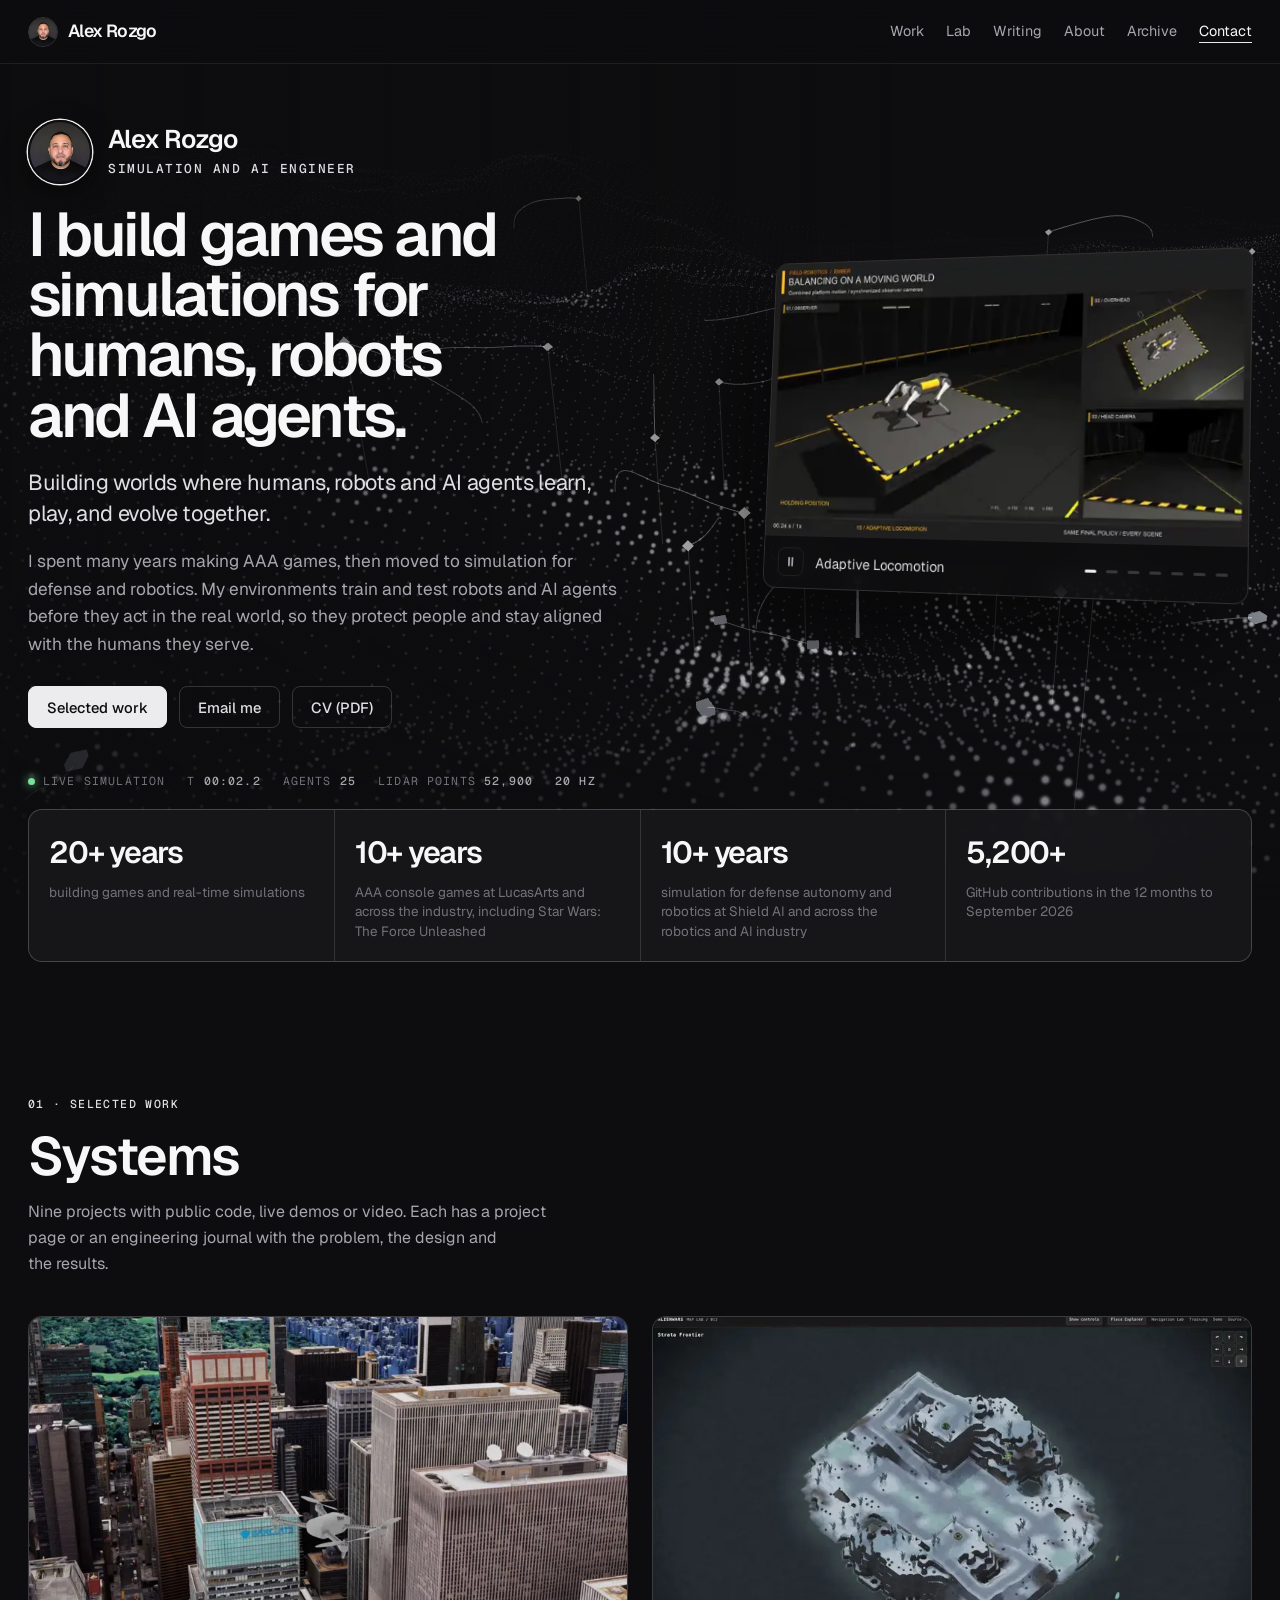
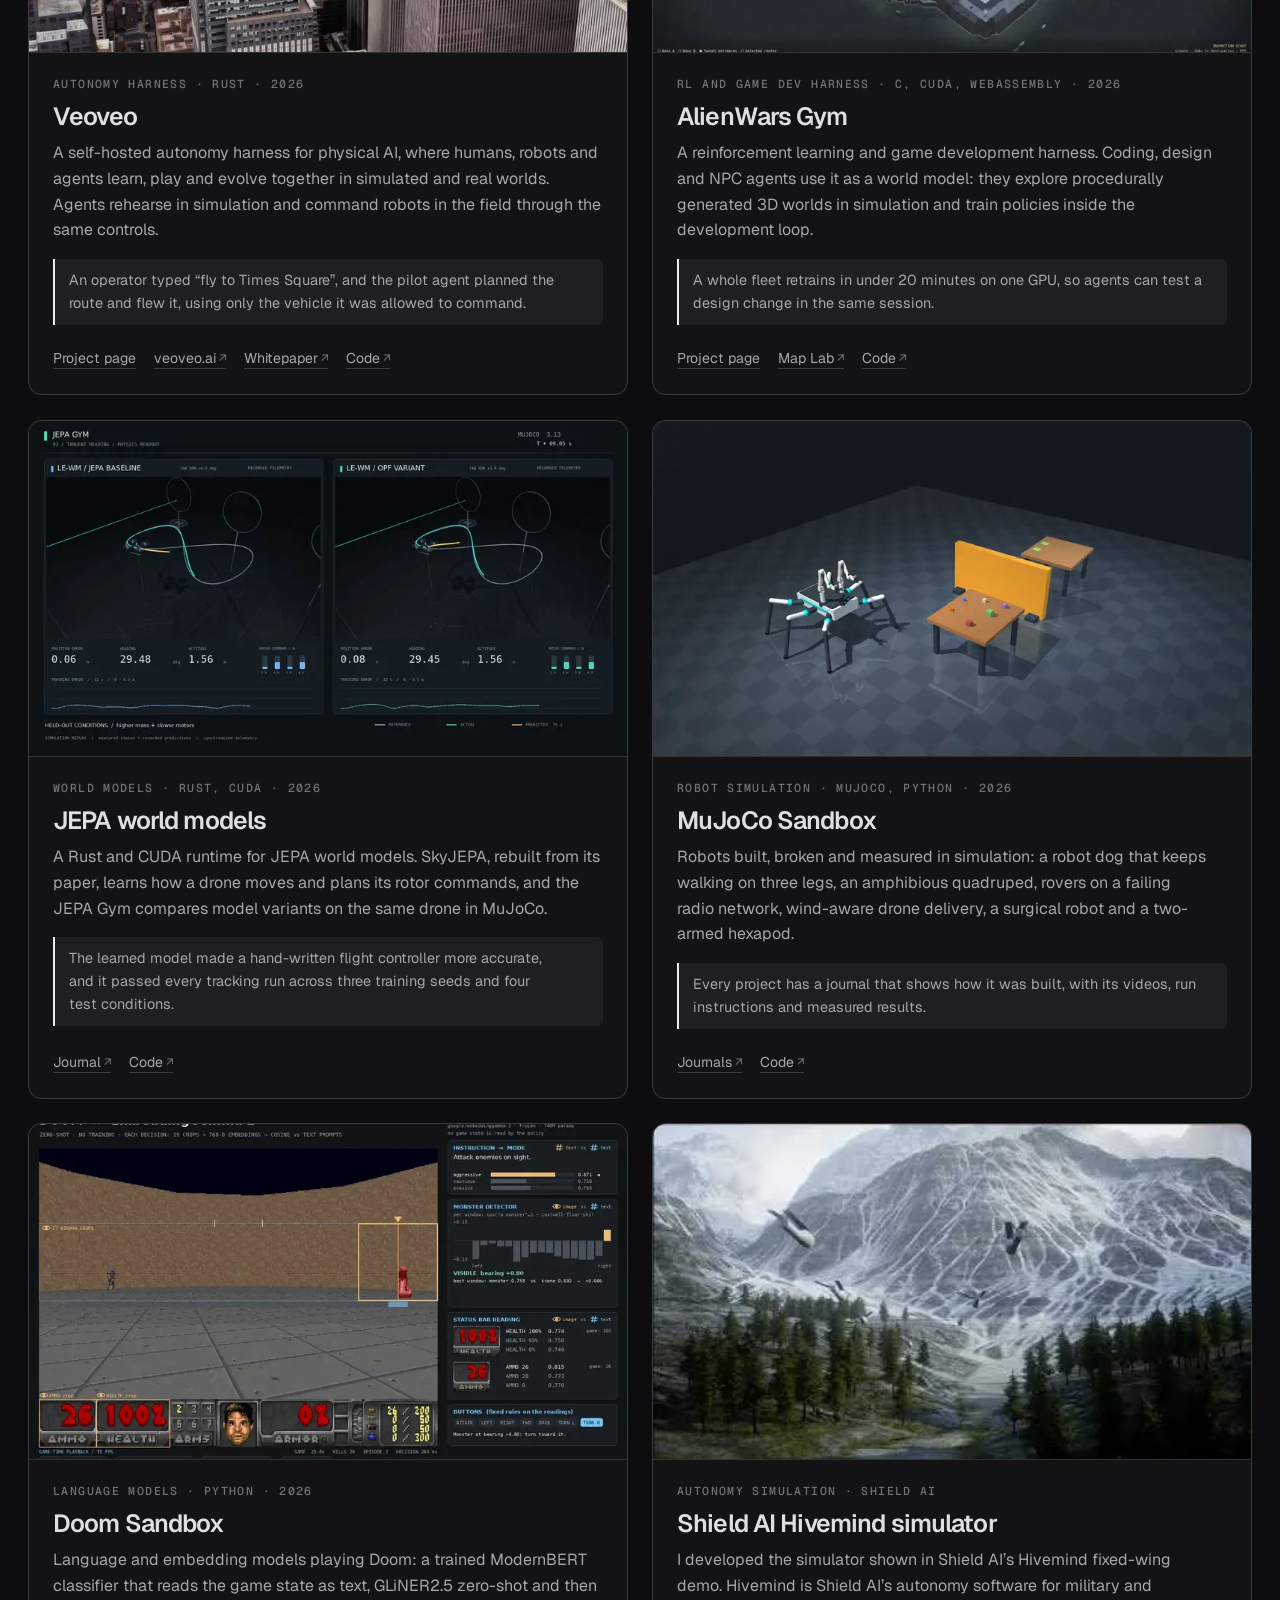
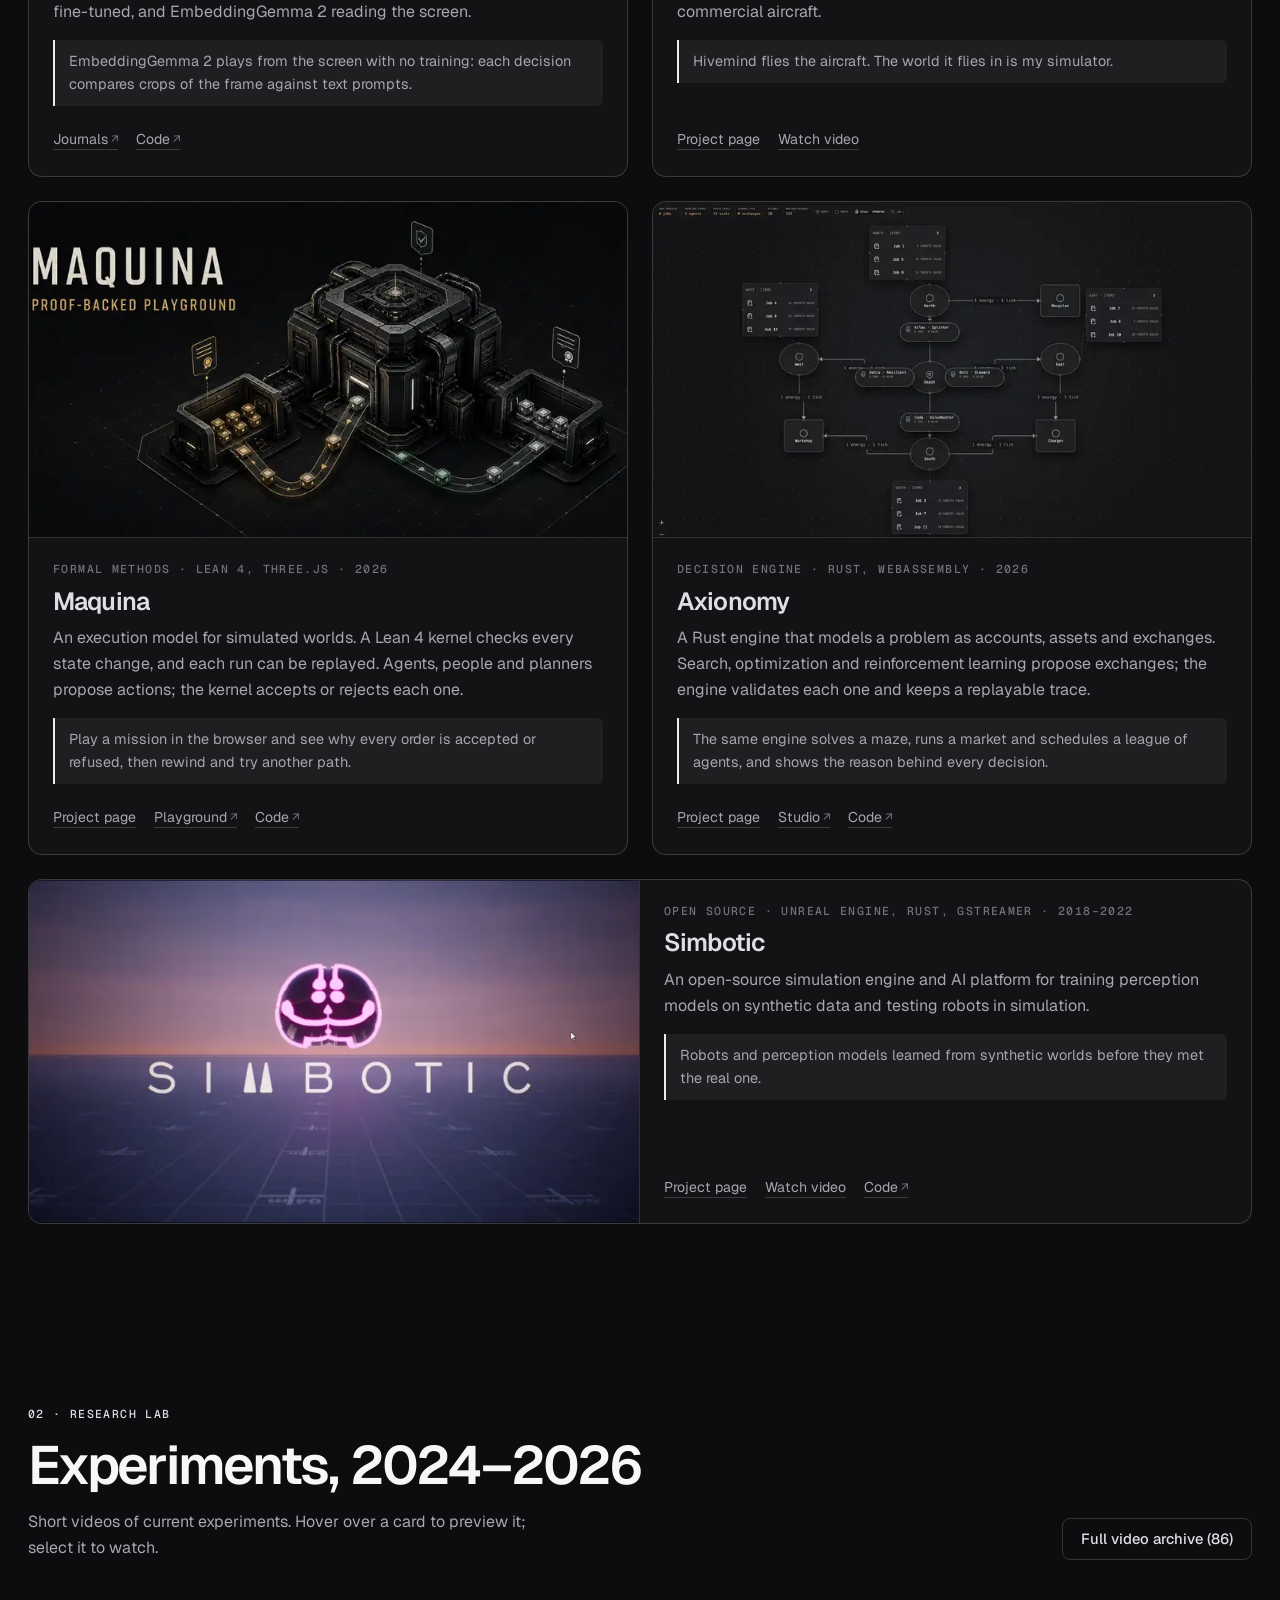
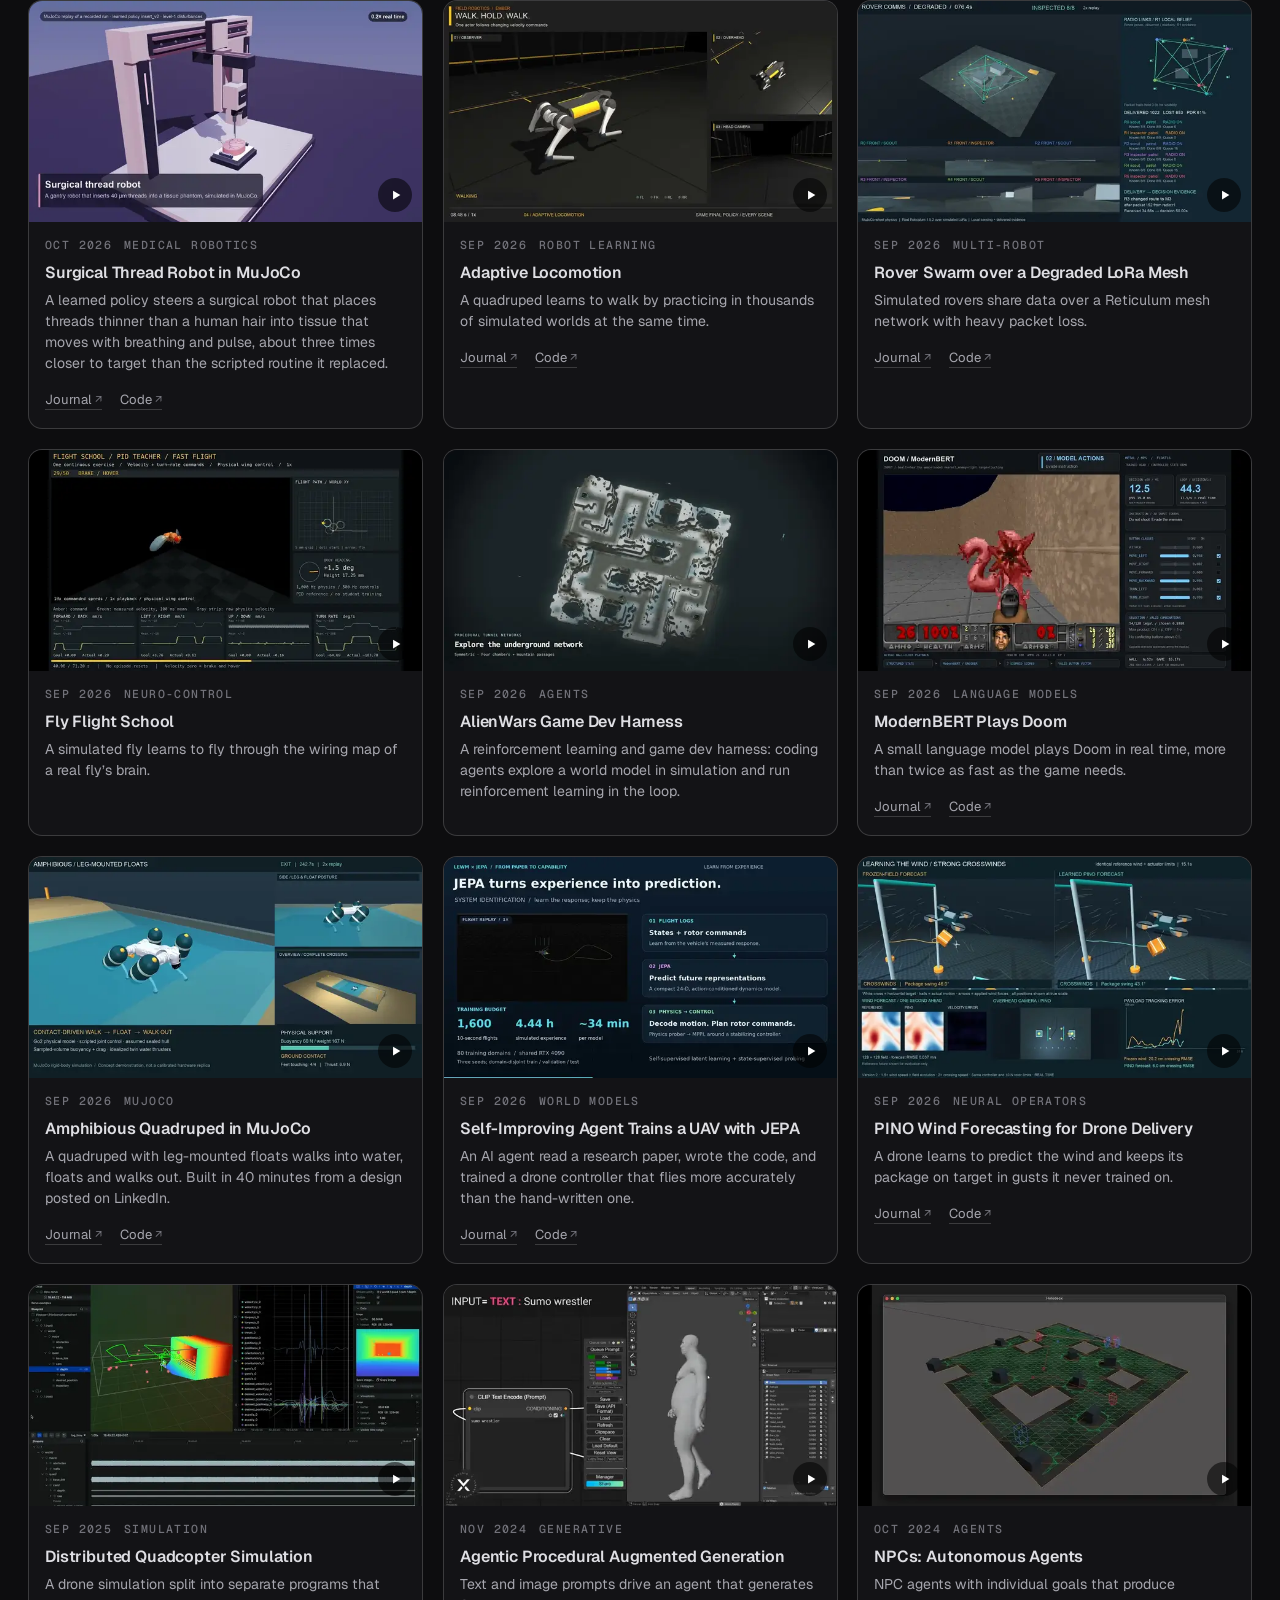
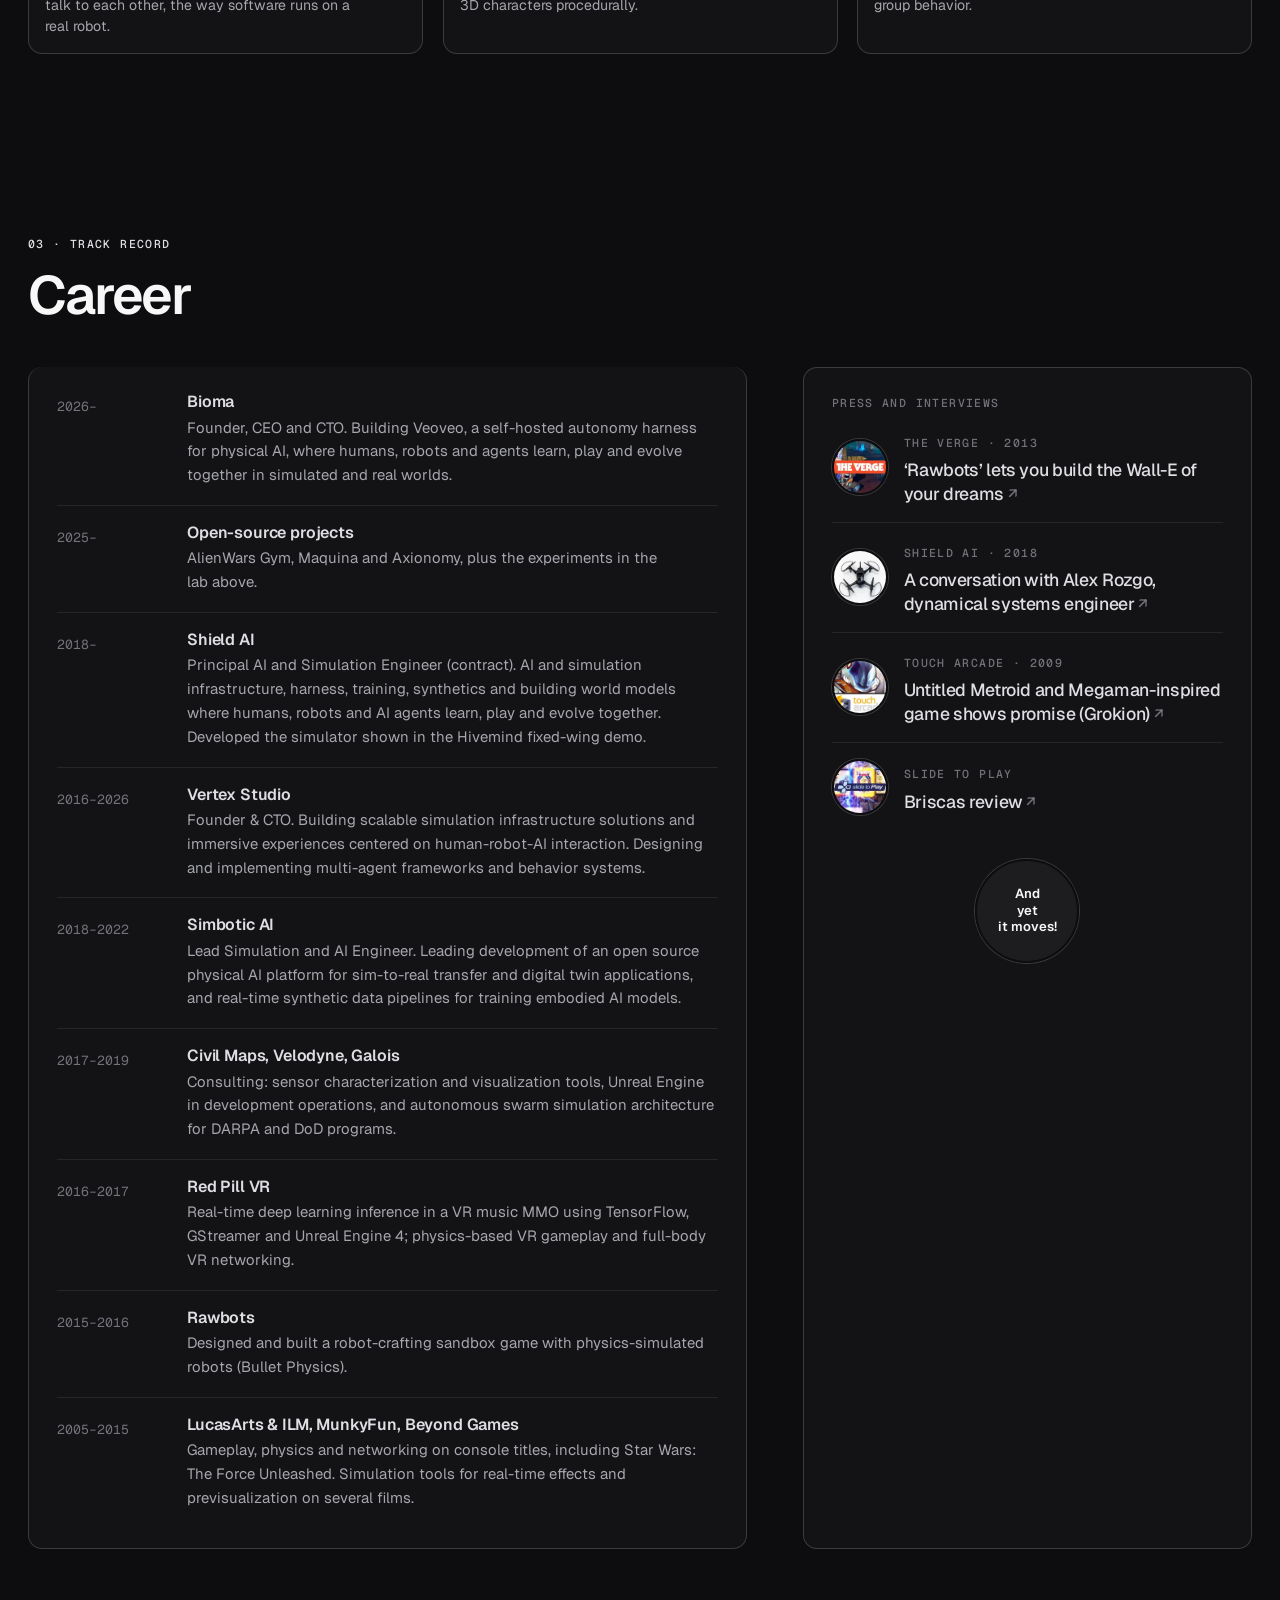
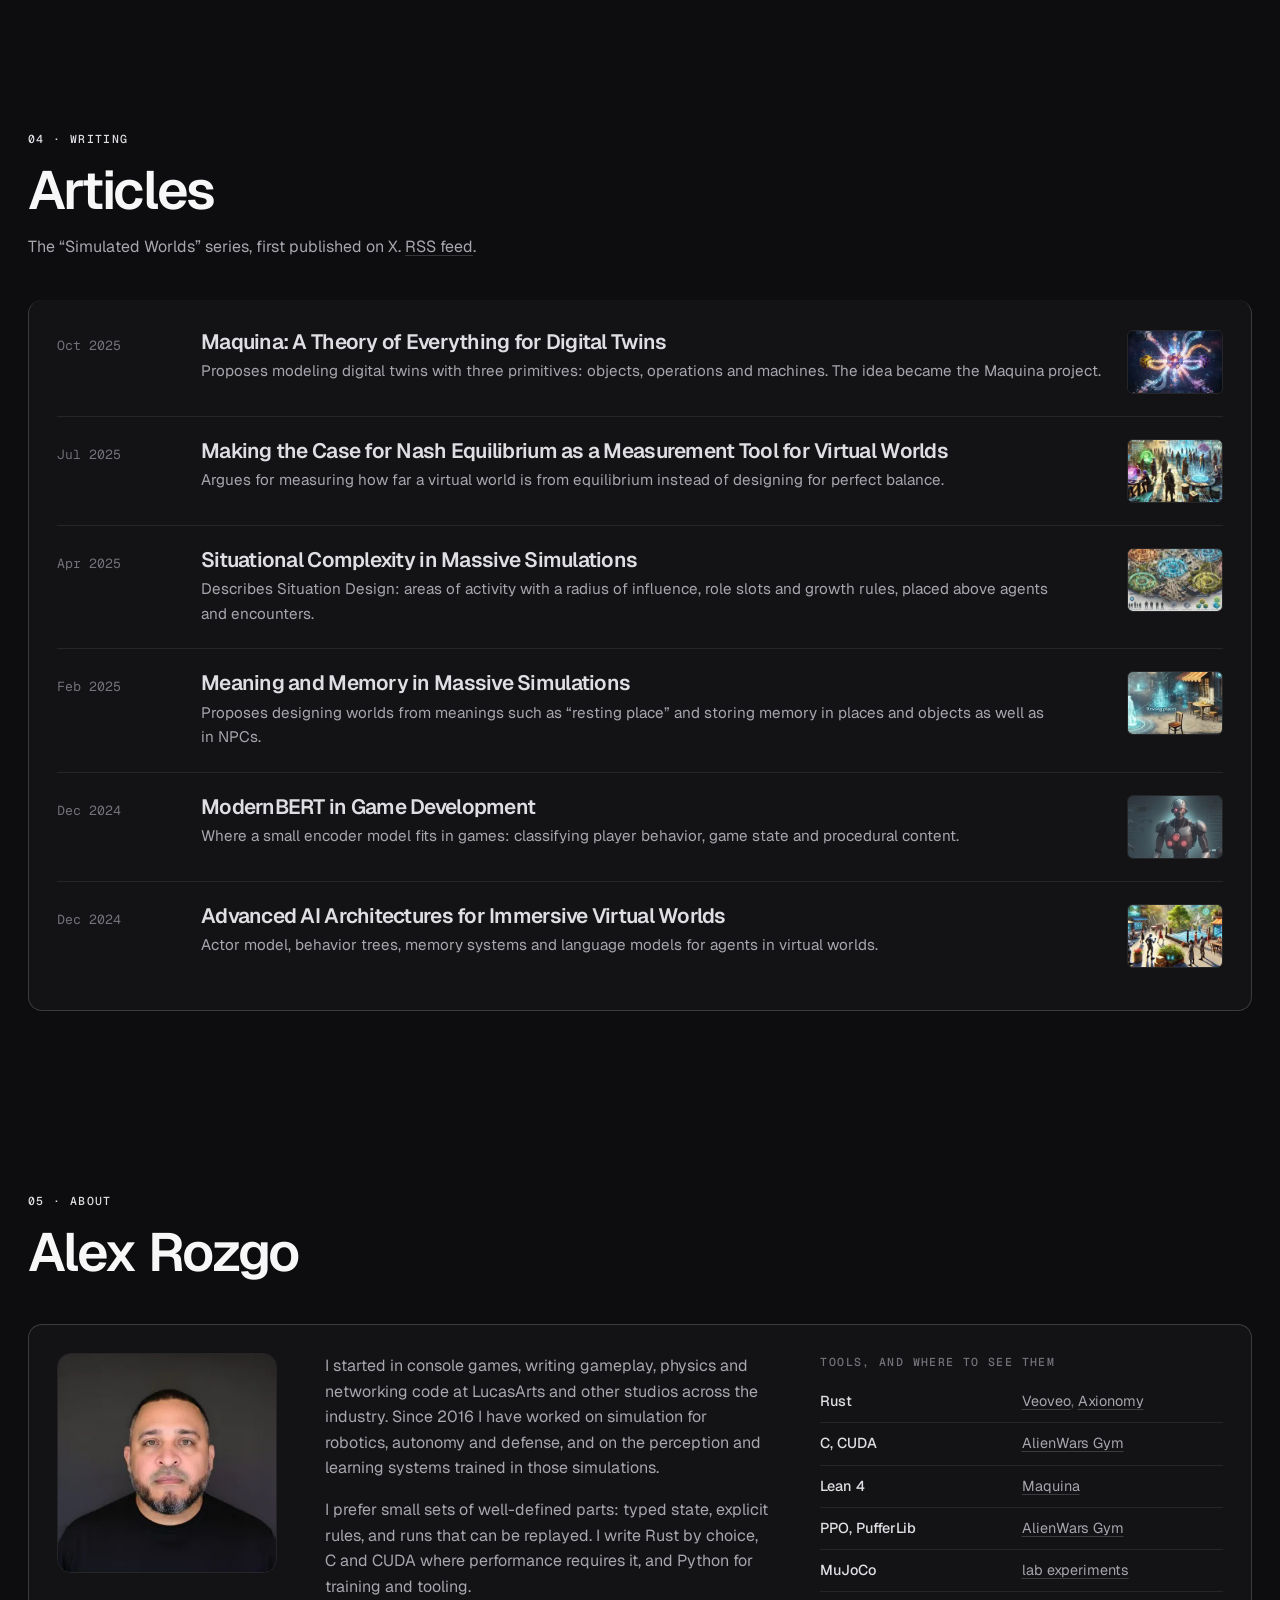
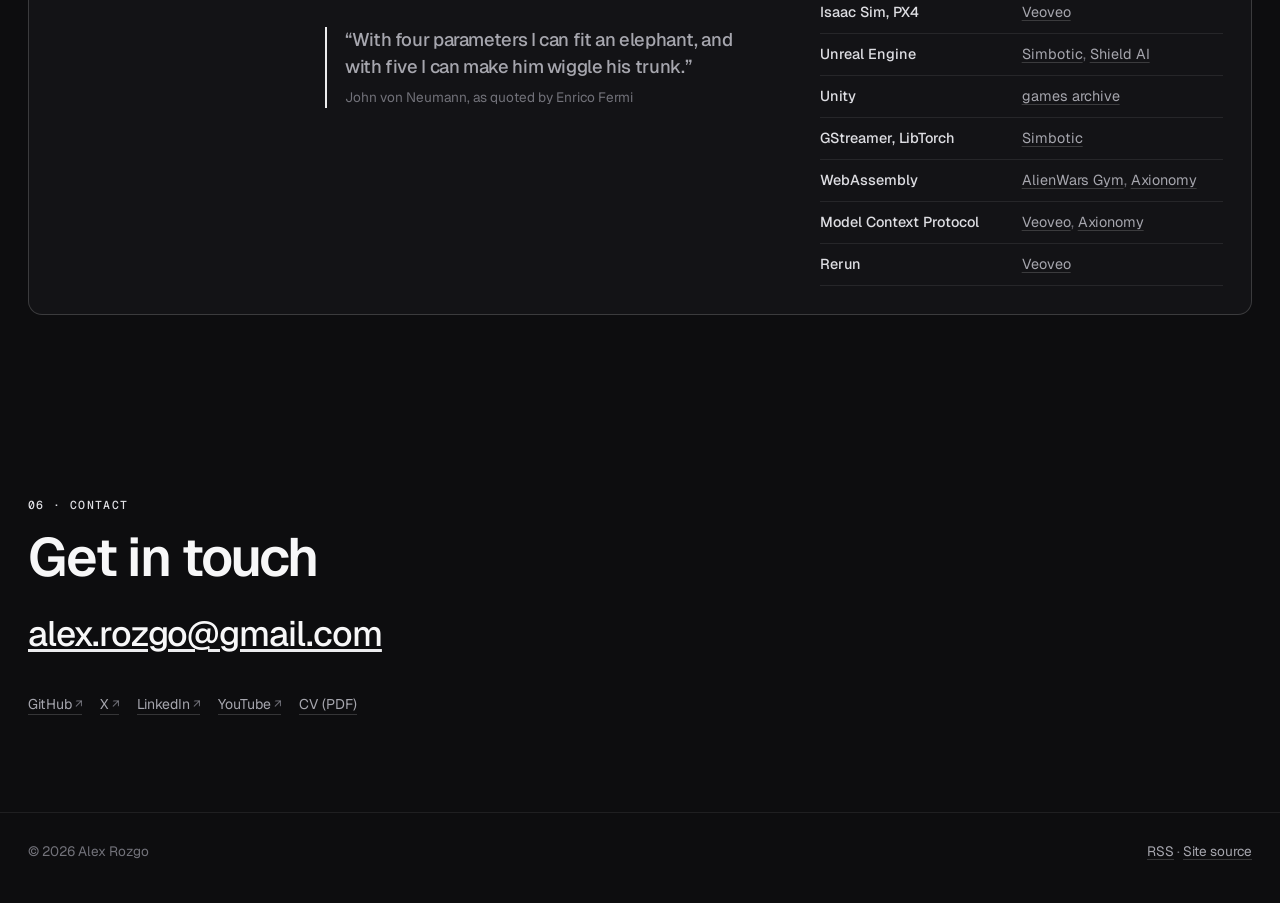
==== commit e81a246e: "Profile photos open larger when clicked" ====
--- a/index.html
+++ b/index.html
@@ -59,7 +59,7 @@
                 <div class="hero-grid">
                     <div>
                         <div class="hero-byline">
-                            <img src="media/rozgo-avatar.webp" alt="Alex Rozgo" width="56" height="56" loading="eager" decoding="async">
+                            <button type="button" class="photo-zoom" data-photo="media/rozgo-portrait.webp" aria-label="View a larger photo of Alex Rozgo"><img src="media/rozgo-avatar.webp" alt="Alex Rozgo" width="56" height="56" loading="eager" decoding="async"></button>
                             <div class="hero-byline-text">
                                 <span class="hero-name">Alex Rozgo</span>
                                 <span class="label label--accent">Simulation and AI engineer</span>
@@ -509,7 +509,7 @@
                     </div>
                 </div>
                 <div class="about">
-                    <img src="media/rozgo-portrait.webp" alt="Portrait of Alex Rozgo" width="320" height="320" loading="lazy" decoding="async" class="portrait">
+                    <button type="button" class="photo-zoom photo-zoom--portrait" data-photo="media/rozgo-portrait.webp" aria-label="View a larger photo of Alex Rozgo"><img src="media/rozgo-portrait.webp" alt="Portrait of Alex Rozgo" width="320" height="320" loading="lazy" decoding="async" class="portrait"></button>
                     <div class="about-text">
                         <p>I started in console games, writing gameplay, physics and networking code at LucasArts and other studios across the industry. Since 2016 I have worked on simulation for robotics, autonomy and defense, and on the perception and learning systems trained in those simulations.</p>
                         <p>I prefer small sets of well-defined parts: typed state, explicit rules, and runs that can be replayed. I write Rust by choice, C and CUDA where performance requires it, and Python for training and tooling.</p>
--- a/css/main.css
+++ b/css/main.css
@@ -2126,3 +2126,70 @@
         border-right: 1px solid var(--line);
     }
 }
+
+/* Clickable profile photos and their overlay. */
+
+.photo-zoom {
+    display: block;
+    padding: 0;
+    border: 0;
+    background: none;
+    border-radius: 50%;
+    cursor: zoom-in;
+    transition: transform 0.2s ease;
+}
+
+.photo-zoom:hover {
+    transform: scale(1.06);
+}
+
+.photo-zoom--portrait {
+    border-radius: var(--radius);
+}
+
+.photo-zoom--portrait:hover {
+    transform: scale(1.02);
+}
+
+.photo-overlay {
+    position: fixed;
+    inset: 0;
+    z-index: 210;
+    display: grid;
+    place-items: center;
+    padding: 24px;
+    background: rgba(8, 8, 10, 0.86);
+    -webkit-backdrop-filter: blur(10px);
+    backdrop-filter: blur(10px);
+    opacity: 0;
+    visibility: hidden;
+    cursor: zoom-out;
+    transition: opacity 0.25s ease, visibility 0.25s;
+}
+
+.photo-overlay.is-open {
+    opacity: 1;
+    visibility: visible;
+}
+
+.photo-overlay img {
+    width: min(320px, 78vw);
+    height: auto;
+    border-radius: 24px;
+    border: 1px solid var(--line-strong);
+    box-shadow: 0 30px 90px rgba(0, 0, 0, 0.7);
+    transform: scale(0.6);
+    transition: transform 0.35s cubic-bezier(0.2, 0.9, 0.25, 1.15);
+}
+
+.photo-overlay.is-open img {
+    transform: scale(1);
+}
+
+.photo-close {
+    position: absolute;
+    top: 20px;
+    right: 20px;
+    color: var(--text-2);
+    border-color: var(--line-strong);
+}
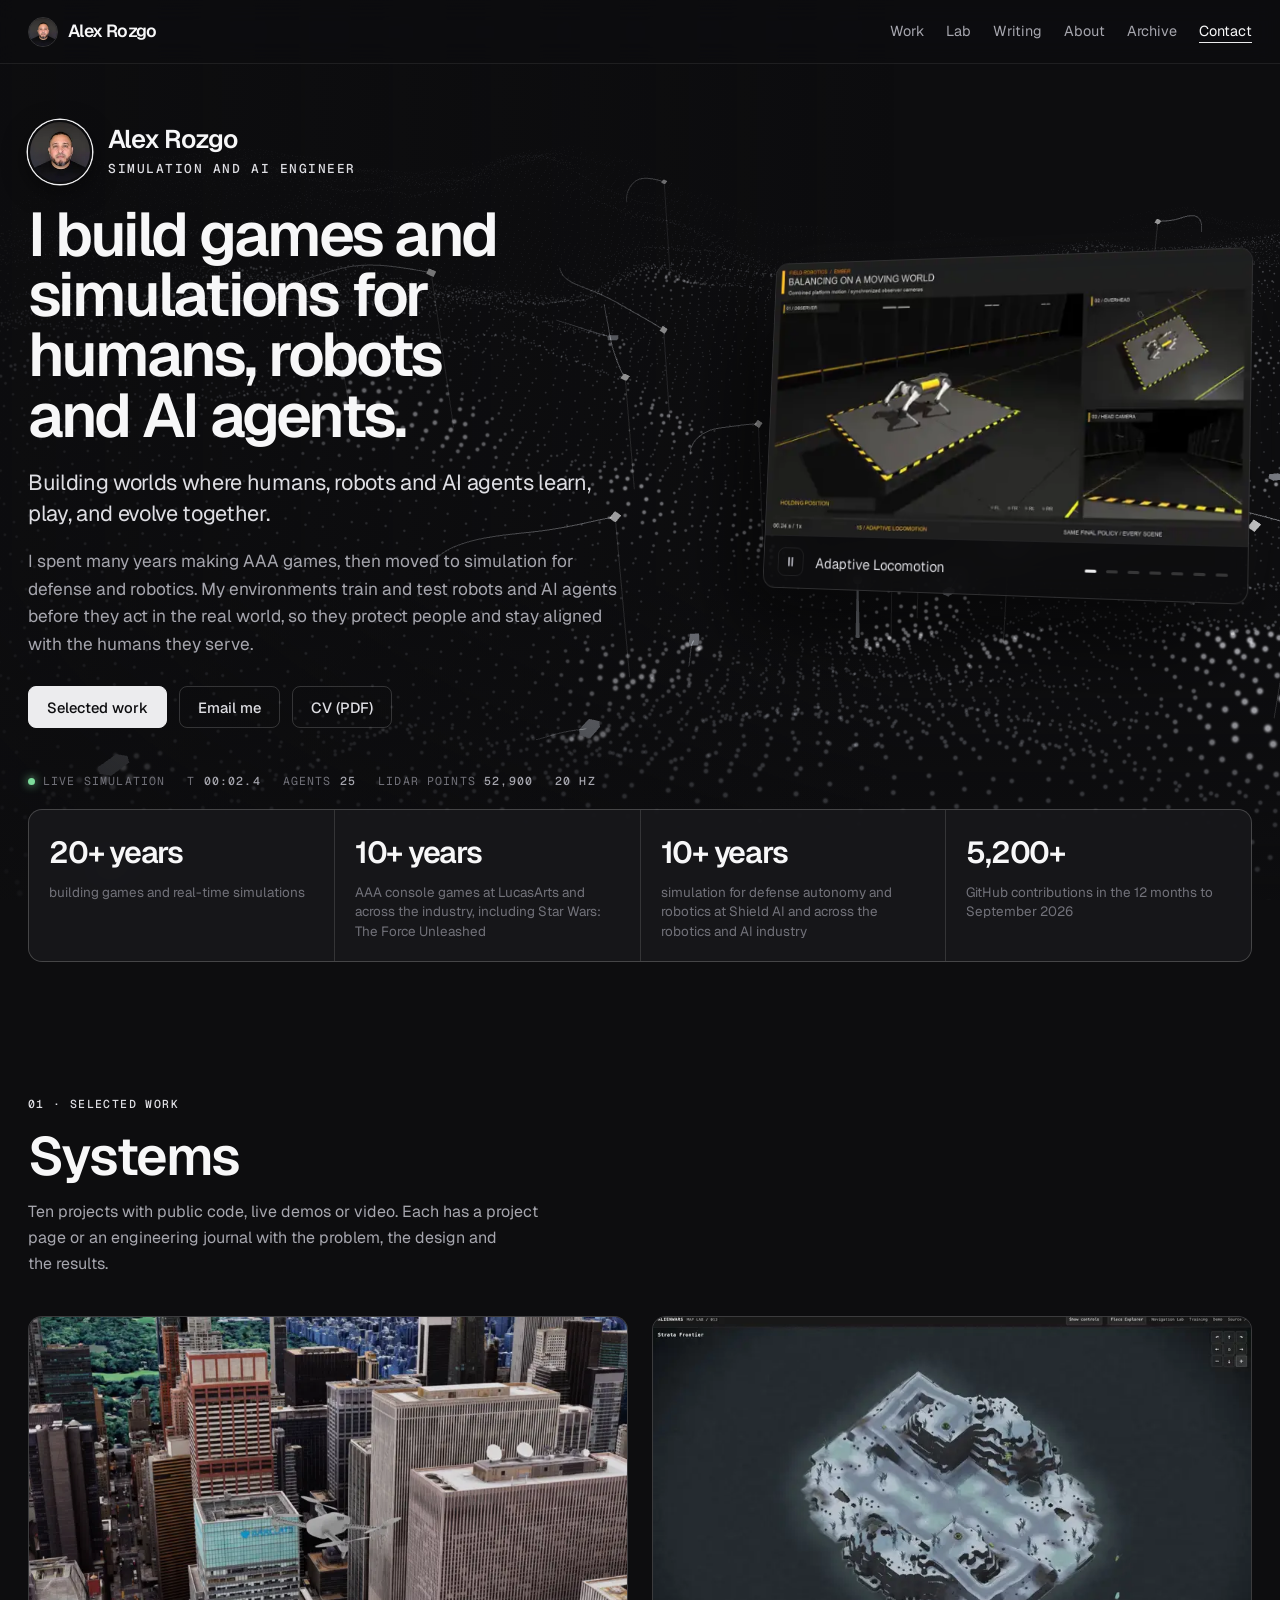
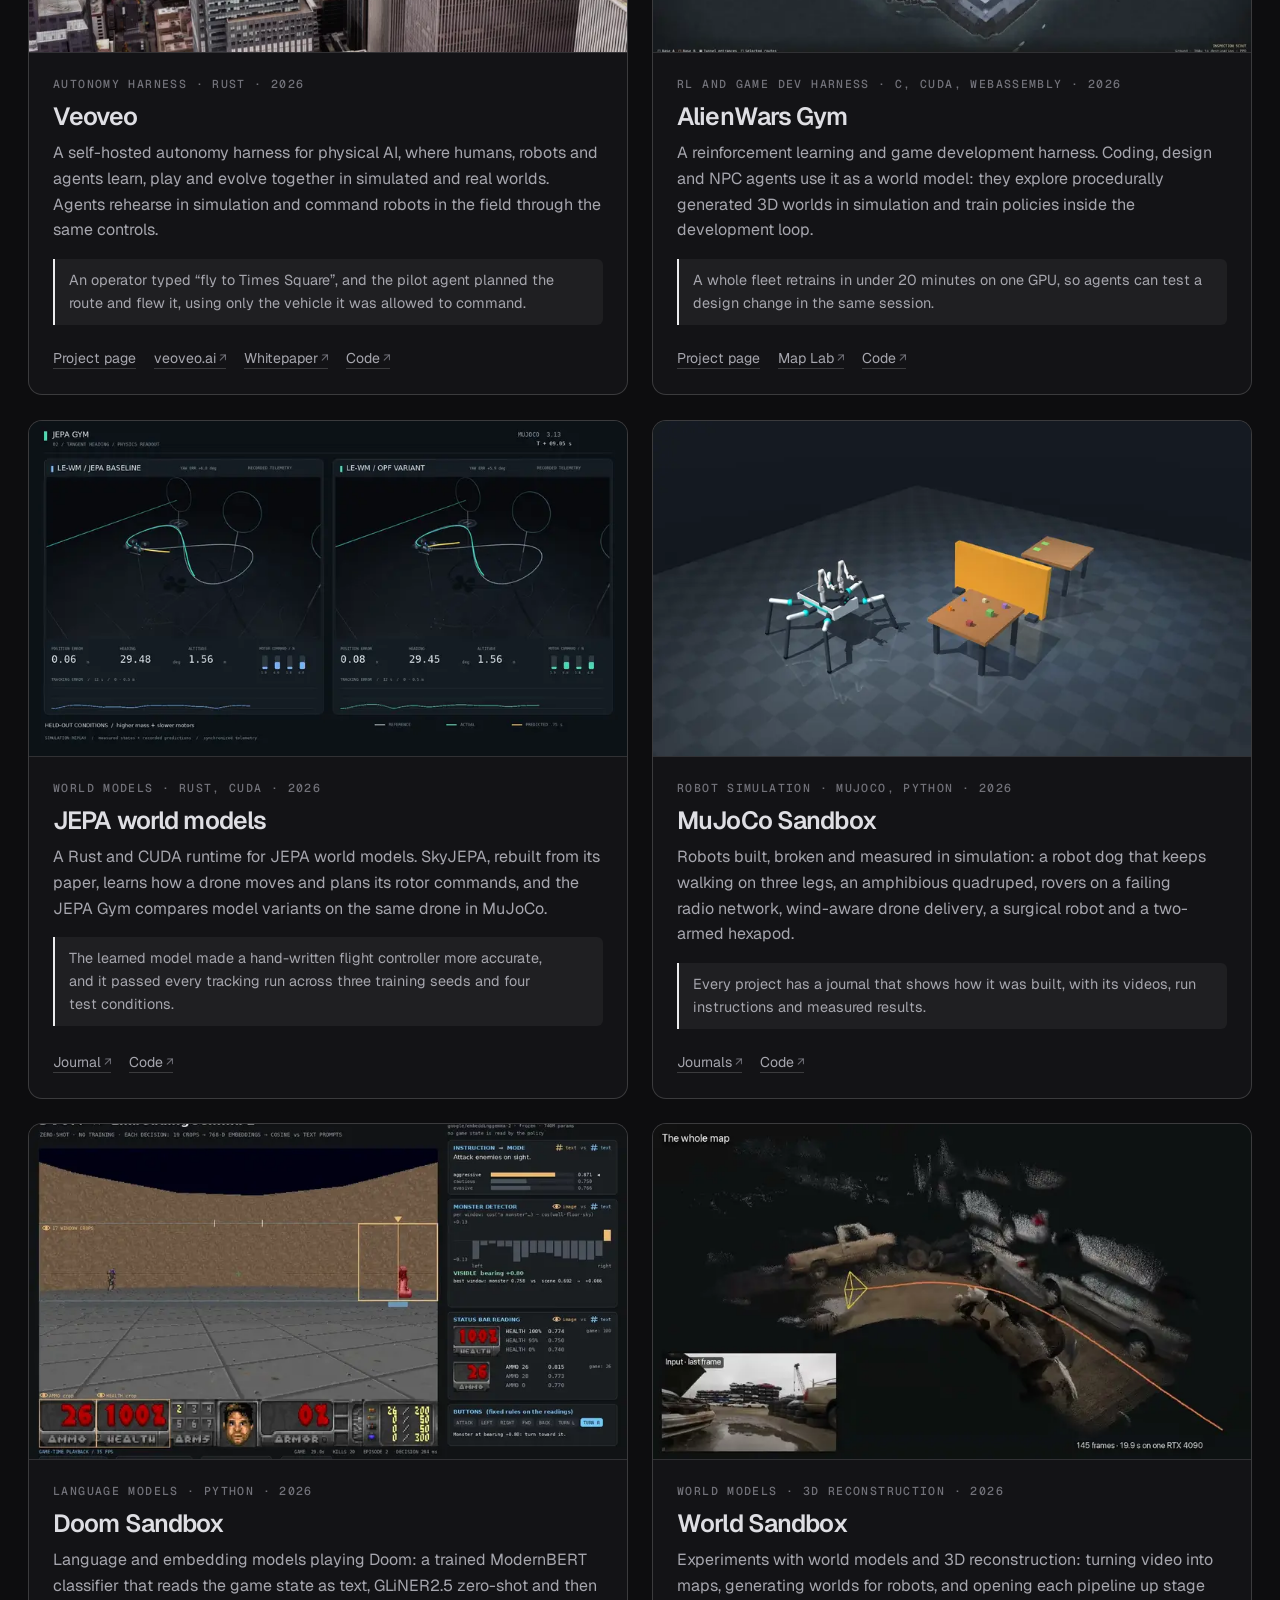
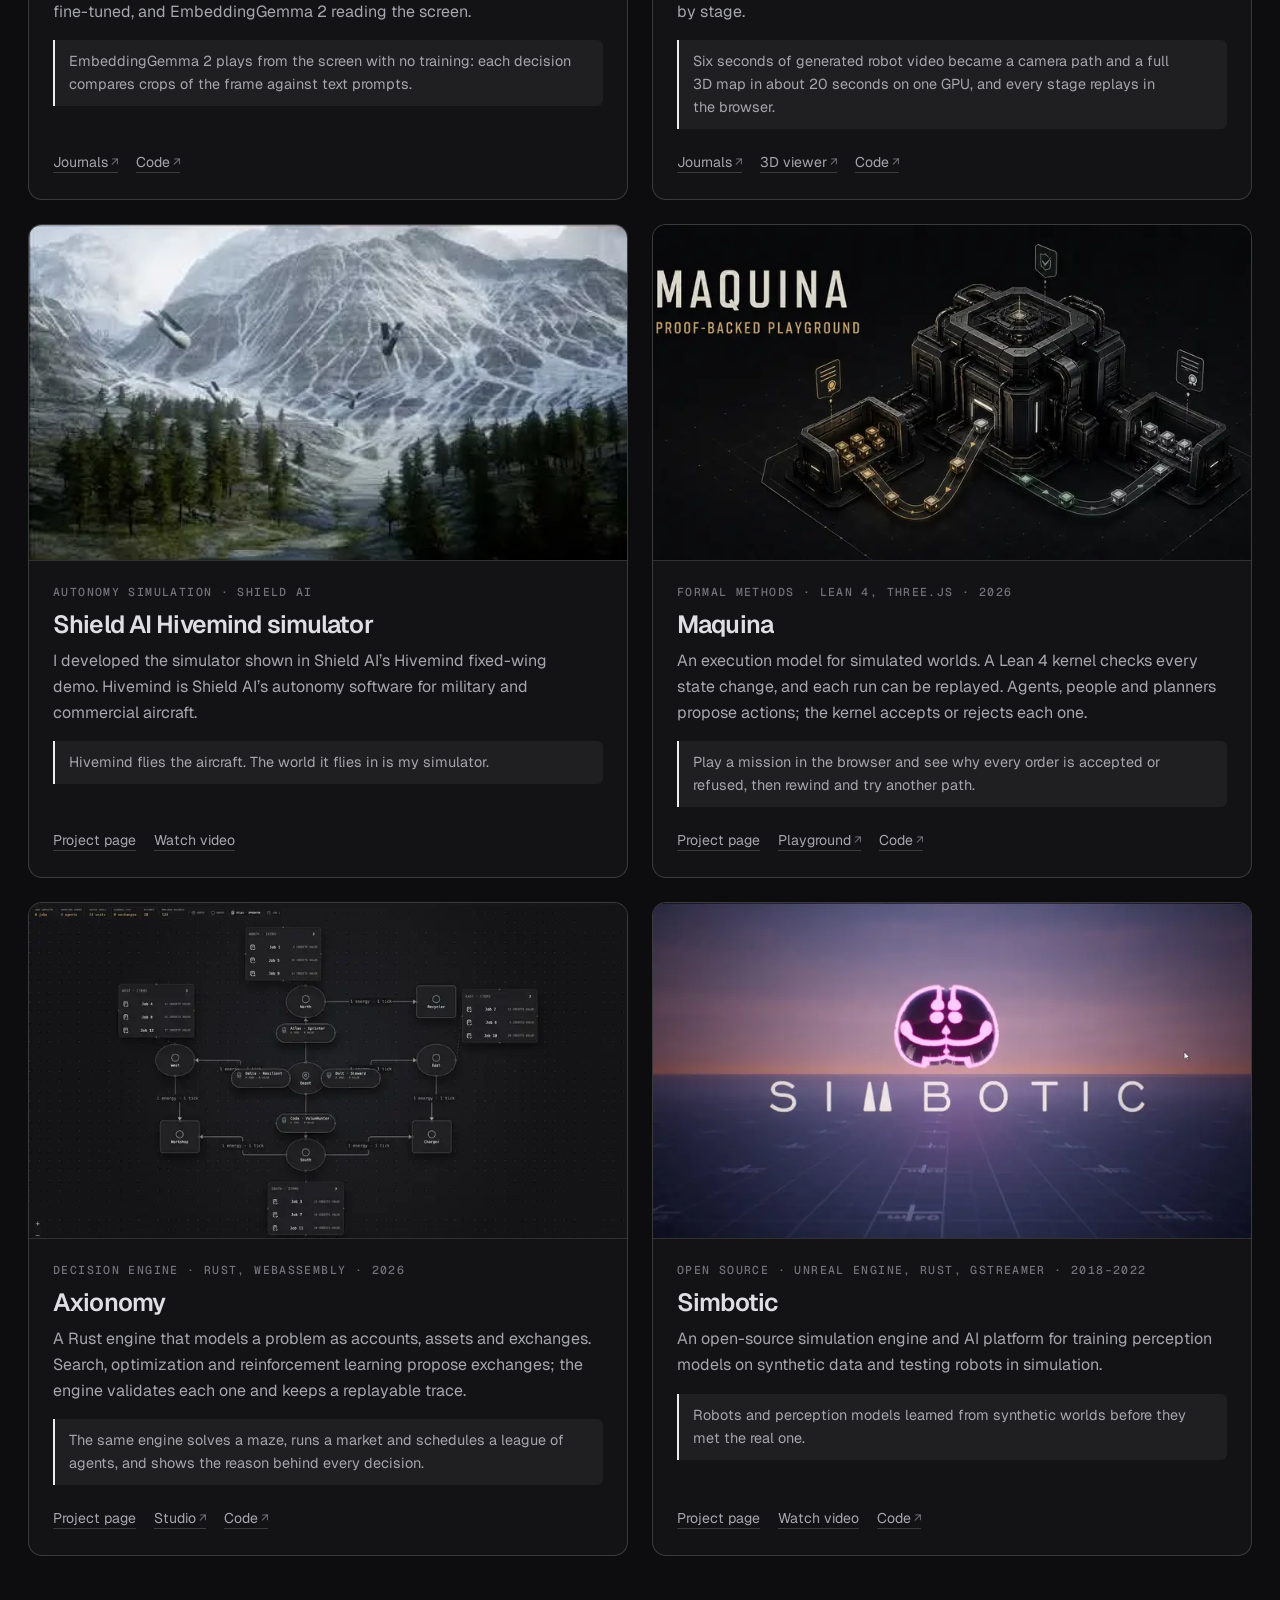
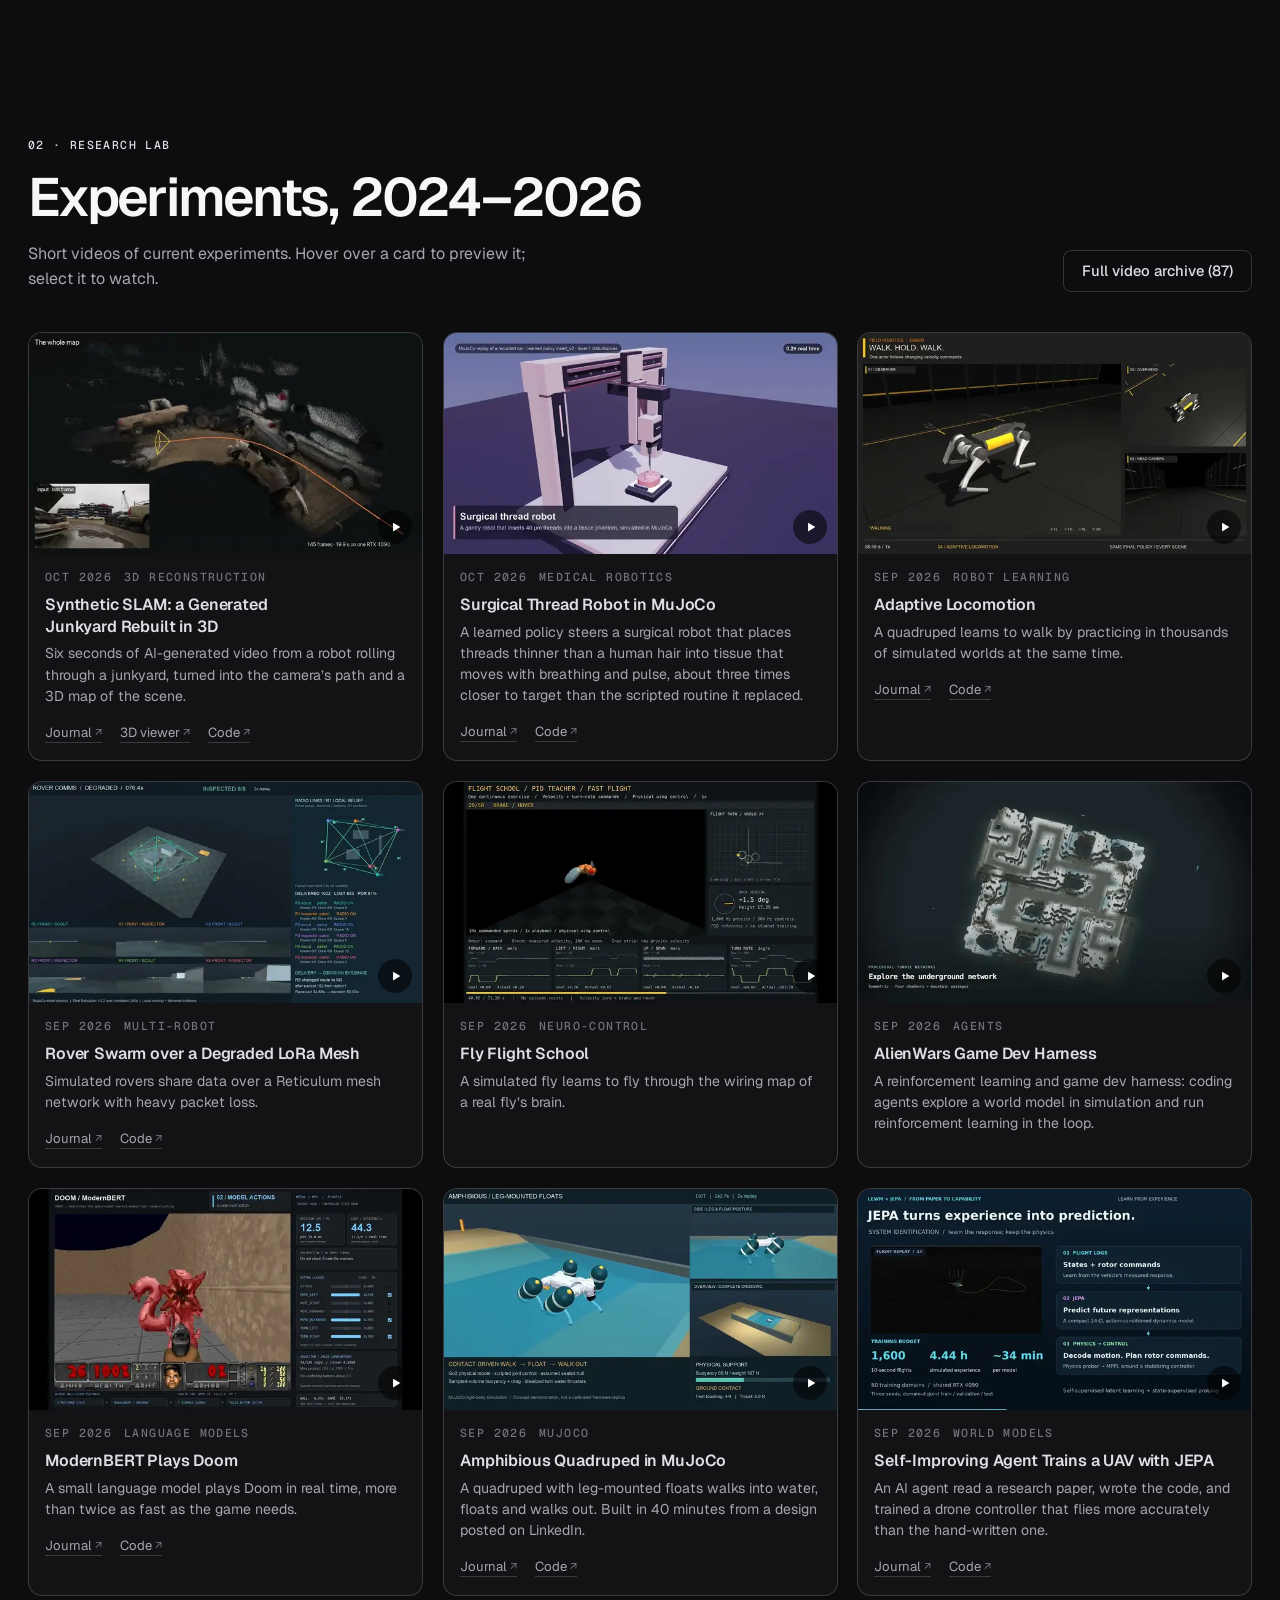
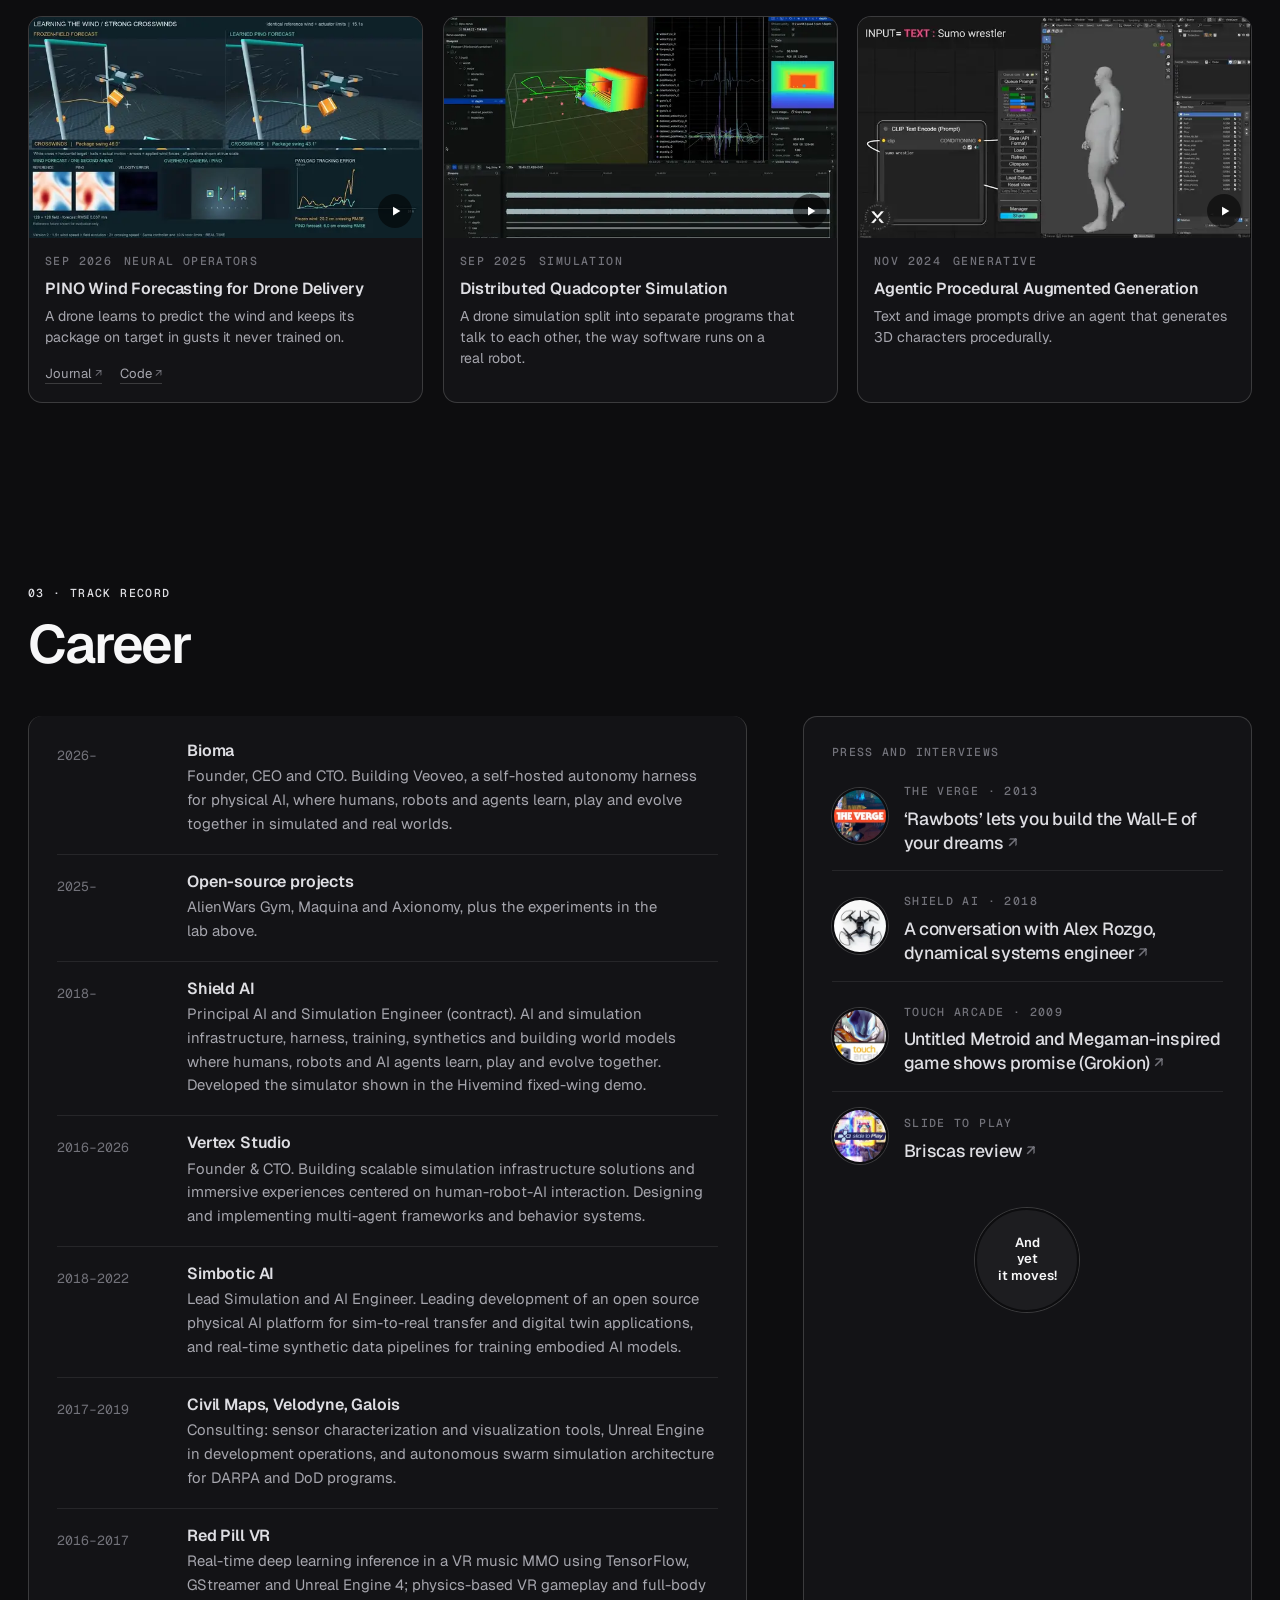
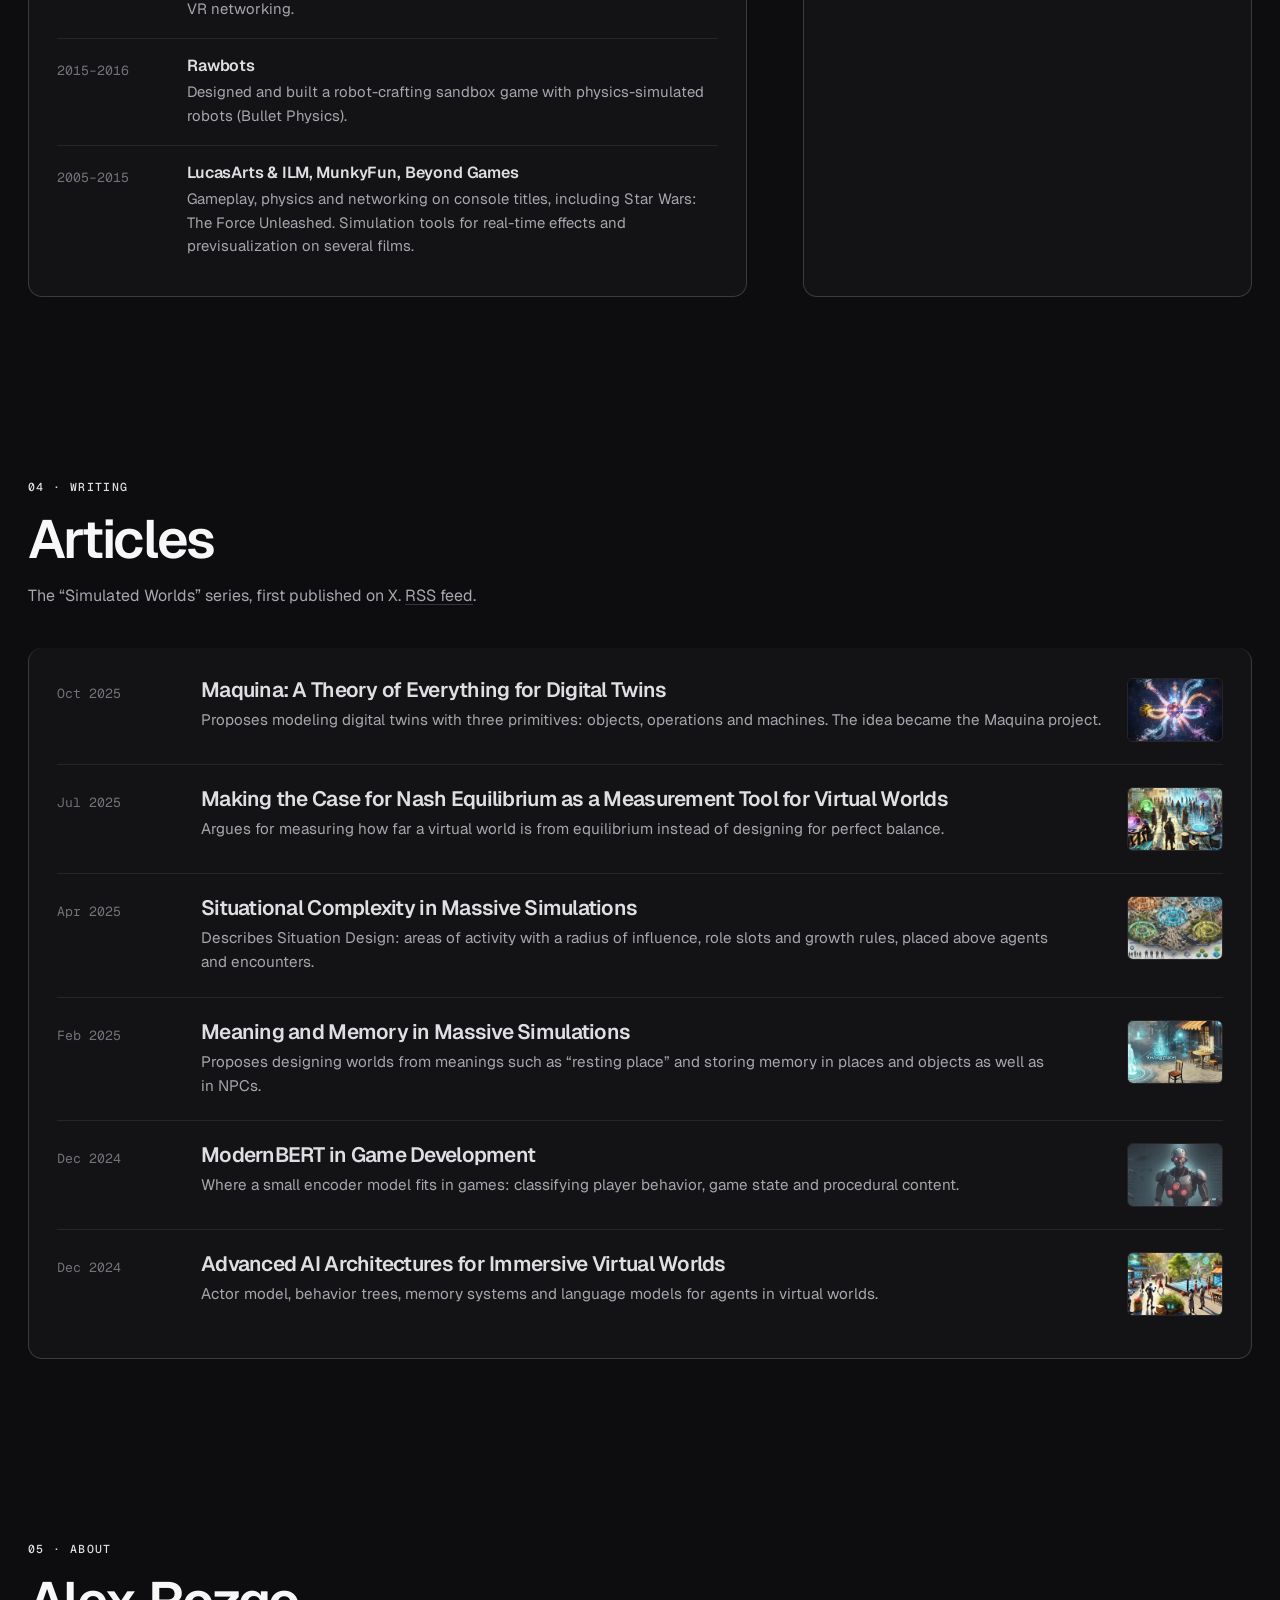
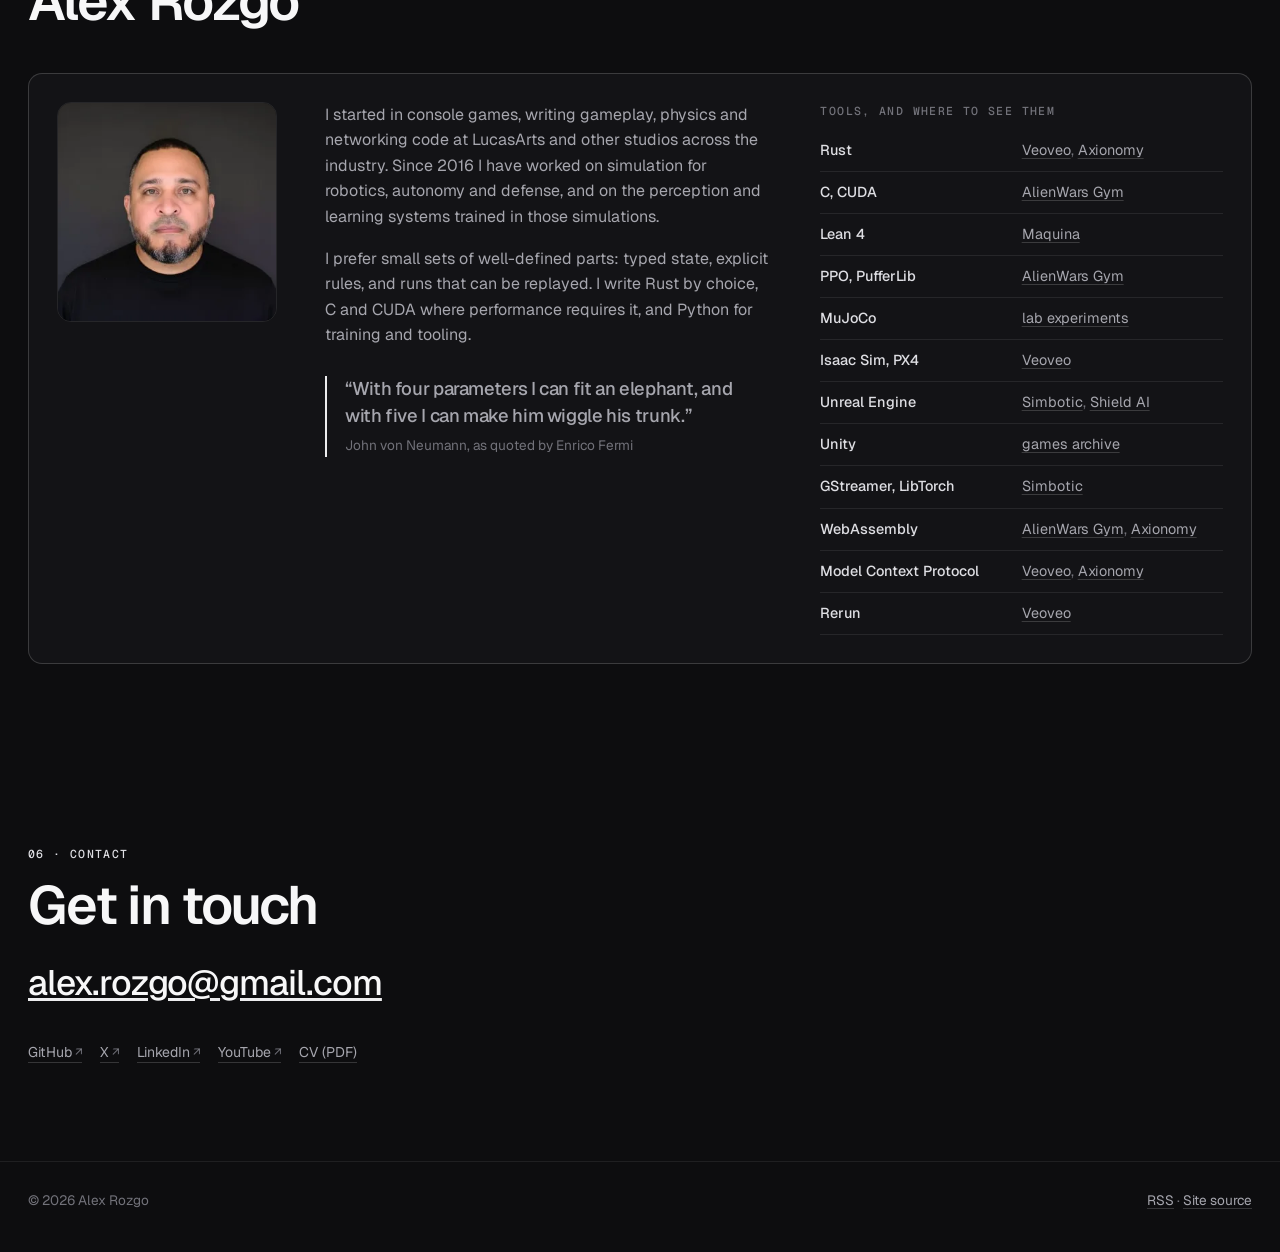
==== commit 2cc96b8b: "Add World Sandbox and Synthetic SLAM; move NPCs to the archive" ====
--- a/index.html
+++ b/index.html
@@ -116,7 +116,7 @@
                     <div>
                         <span class="label label--accent">01 · Selected work</span>
                         <h2>Systems</h2>
-                        <p>Nine projects with public code, live demos or video. Each has a project page or an engineering journal with the problem, the design and the results.</p>
+                        <p>Ten projects with public code, live demos or video. Each has a project page or an engineering journal with the problem, the design and the results.</p>
                     </div>
                 </div>
                 <div class="systems" data-video-group>
@@ -191,6 +191,20 @@
                     </div>
                 </article>
                 <article class="system">
+                    <a class="system-media" href="https://rozgo.github.io/world-sandbox/" target="_blank" rel="noopener" tabindex="-1" aria-hidden="true">
+                        <img src="media/work/world-sandbox-800.webp" alt="3D map rebuilt from generated video, with the camera path through a junkyard" width="800" height="450" loading="lazy" decoding="async">
+                    </a>
+                    <div class="system-body">
+                        <span class="label">World models · 3D reconstruction · 2026</span>
+                        <h3><a href="https://rozgo.github.io/world-sandbox/" target="_blank" rel="noopener">World Sandbox</a></h3>
+                        <p class="system-desc">Experiments with world models and 3D reconstruction: turning video into maps, generating worlds for robots, and opening each pipeline up stage by stage.</p>
+                        <p class="proof">Six seconds of generated robot video became a camera path and a full 3D map in about 20 seconds on one GPU, and every stage replays in the browser.</p>
+                        <ul class="link-row">
+                            <li><a class="ext" href="https://rozgo.github.io/world-sandbox/" target="_blank" rel="noopener">Journals</a></li><li><a class="ext" href="https://rozgo.github.io/world-sandbox/synthetic_slam/viewer/" target="_blank" rel="noopener">3D viewer</a></li><li><a class="ext" href="https://github.com/rozgo/world-sandbox" target="_blank" rel="noopener">Code</a></li>
+                        </ul>
+                    </div>
+                </article>
+                <article class="system">
                     <a class="system-media" href="work/shield-ai-simulator/" tabindex="-1" aria-hidden="true">
                         <img src="media/work/shield-hivemind-800.webp" alt="Fixed-wing aircraft over snowy mountains in the Hivemind demo" width="480" height="270" loading="lazy" decoding="async">
                     </a>
@@ -258,9 +272,21 @@
                         <h2>Experiments, 2024–2026</h2>
                         <p>Short videos of current experiments. Hover over a card to preview it; select it to watch.</p>
                     </div>
-                    <a class="button" href="archive/">Full video archive (86)</a>
+                    <a class="button" href="archive/">Full video archive (87)</a>
                 </div>
                 <div class="clips" data-video-group>
+                <article class="clip" data-preview="media/clips/slam.mp4">
+                    <div class="clip-media">
+                        <img src="media/thumbs/TBjPg-n815U.webp" alt="" width="640" height="360" loading="lazy" decoding="async">
+                        <span class="clip-play"><svg viewBox="0 0 24 24" aria-hidden="true"><path d="M7 4.5v15l12.5-7.5L7 4.5Z" fill="currentColor"/></svg></span>
+                    </div>
+                    <div class="clip-body">
+                        <div class="clip-meta"><span class="label">Oct 2026</span><span class="label">3D reconstruction</span></div>
+                        <h3><a class="clip-link" href="https://www.youtube.com/watch?v=TBjPg-n815U" data-video data-title="Synthetic SLAM: a Generated Junkyard Rebuilt in 3D" data-sub="Oct 2026">Synthetic SLAM: a Generated Junkyard Rebuilt in 3D</a></h3>
+                        <p class="clip-desc">Six seconds of AI-generated video from a robot rolling through a junkyard, turned into the camera’s path and a 3D map of the scene.</p>
+                        <ul class="link-row clip-links"><li><a class="ext" href="https://rozgo.github.io/world-sandbox/synthetic_slam/" target="_blank" rel="noopener">Journal</a></li><li><a class="ext" href="https://rozgo.github.io/world-sandbox/synthetic_slam/viewer/" target="_blank" rel="noopener">3D viewer</a></li><li><a class="ext" href="https://github.com/rozgo/world-sandbox" target="_blank" rel="noopener">Code</a></li></ul>
+                    </div>
+                </article>
                 <article class="clip" data-preview="media/clips/surgical.mp4">
                     <div class="clip-media">
                         <img src="media/thumbs/R3CkOR57v4E.webp" alt="" width="640" height="360" loading="lazy" decoding="async">
@@ -387,17 +413,6 @@
                         <div class="clip-meta"><span class="label">Nov 2024</span><span class="label">Generative</span></div>
                         <h3><a class="clip-link" href="https://www.youtube.com/watch?v=KAEwR96vhnA" data-video data-title="Agentic Procedural Augmented Generation" data-sub="Nov 2024">Agentic Procedural Augmented Generation</a></h3>
                         <p class="clip-desc">Text and image prompts drive an agent that generates 3D characters procedurally.</p>
-                    </div>
-                </article>
-                <article class="clip">
-                    <div class="clip-media">
-                        <img src="media/thumbs/H97_h5SBunA.webp" alt="" width="640" height="360" loading="lazy" decoding="async">
-                        <span class="clip-play"><svg viewBox="0 0 24 24" aria-hidden="true"><path d="M7 4.5v15l12.5-7.5L7 4.5Z" fill="currentColor"/></svg></span>
-                    </div>
-                    <div class="clip-body">
-                        <div class="clip-meta"><span class="label">Oct 2024</span><span class="label">Agents</span></div>
-                        <h3><a class="clip-link" href="https://www.youtube.com/watch?v=H97_h5SBunA" data-video data-title="NPCs: Autonomous Agents" data-sub="Oct 2024">NPCs: Autonomous Agents</a></h3>
-                        <p class="clip-desc">NPC agents with individual goals that produce group behavior.</p>
                     </div>
                 </article>
                 </div>
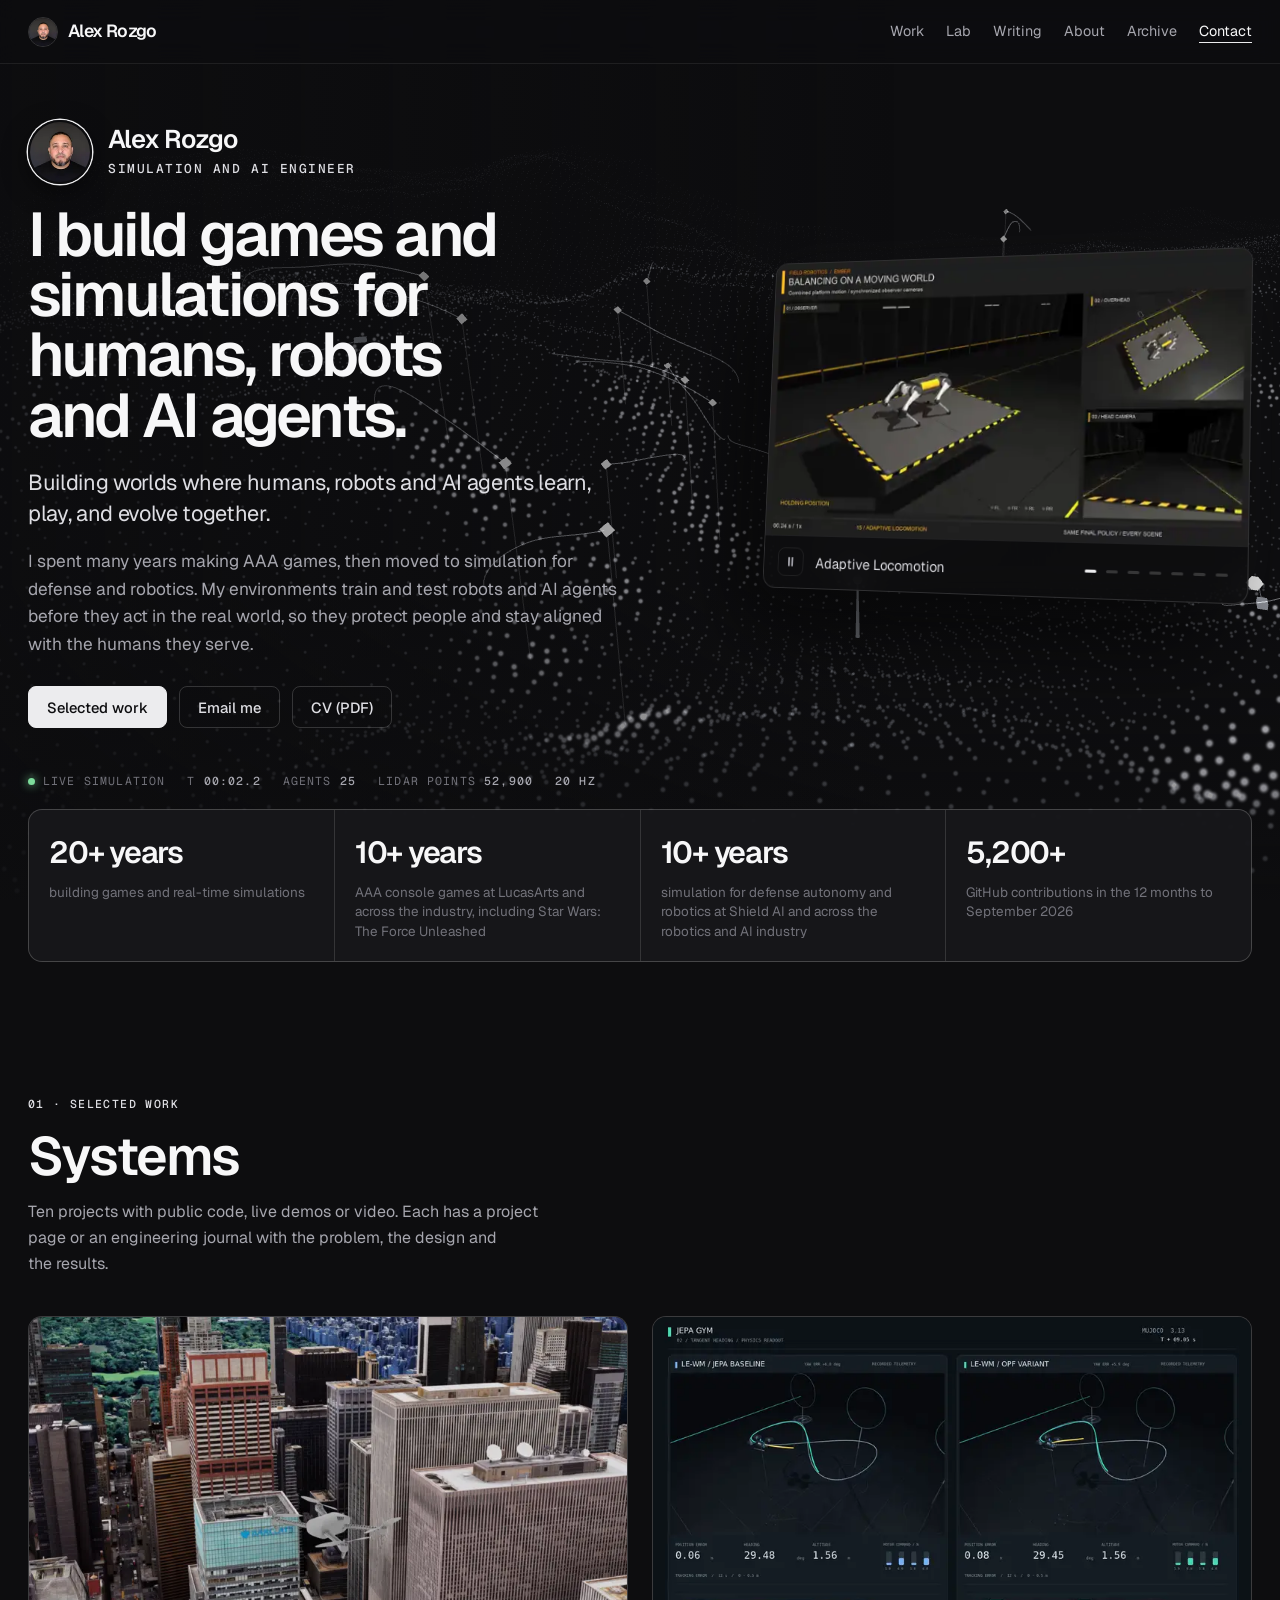
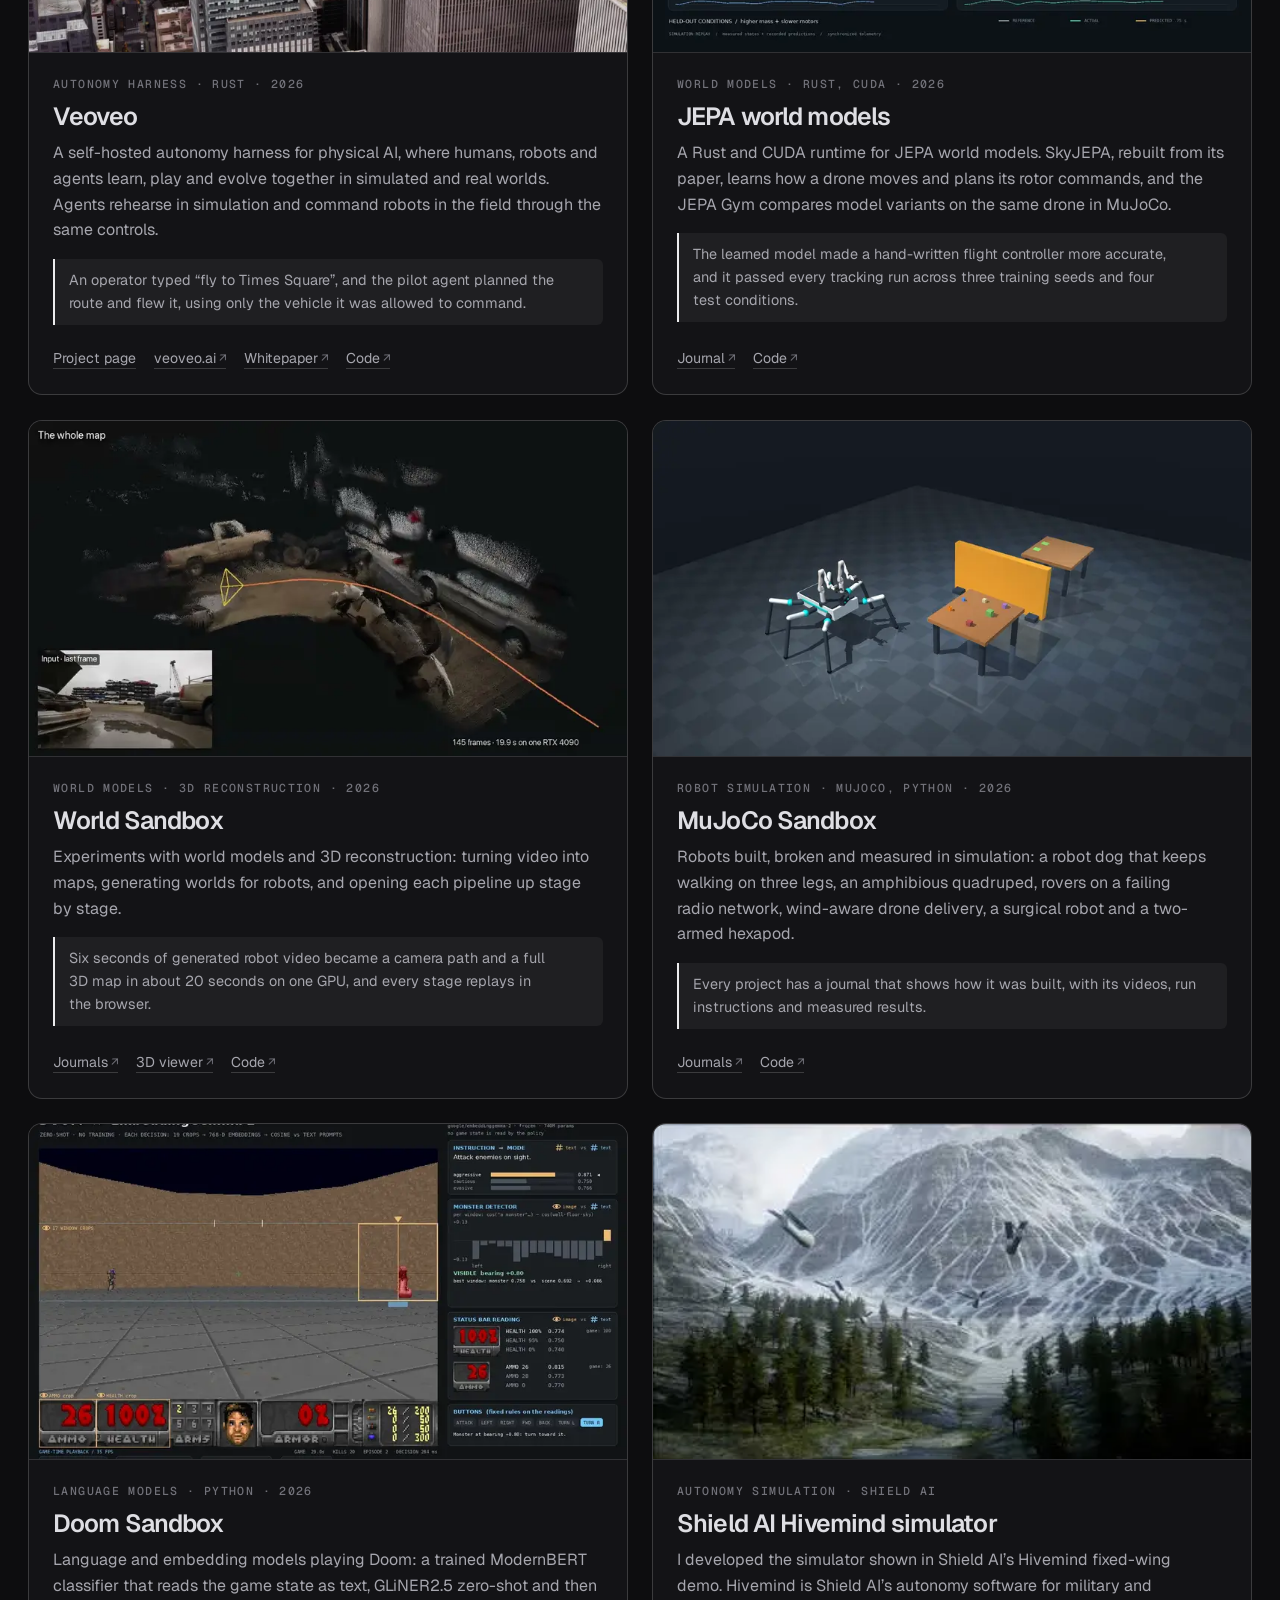
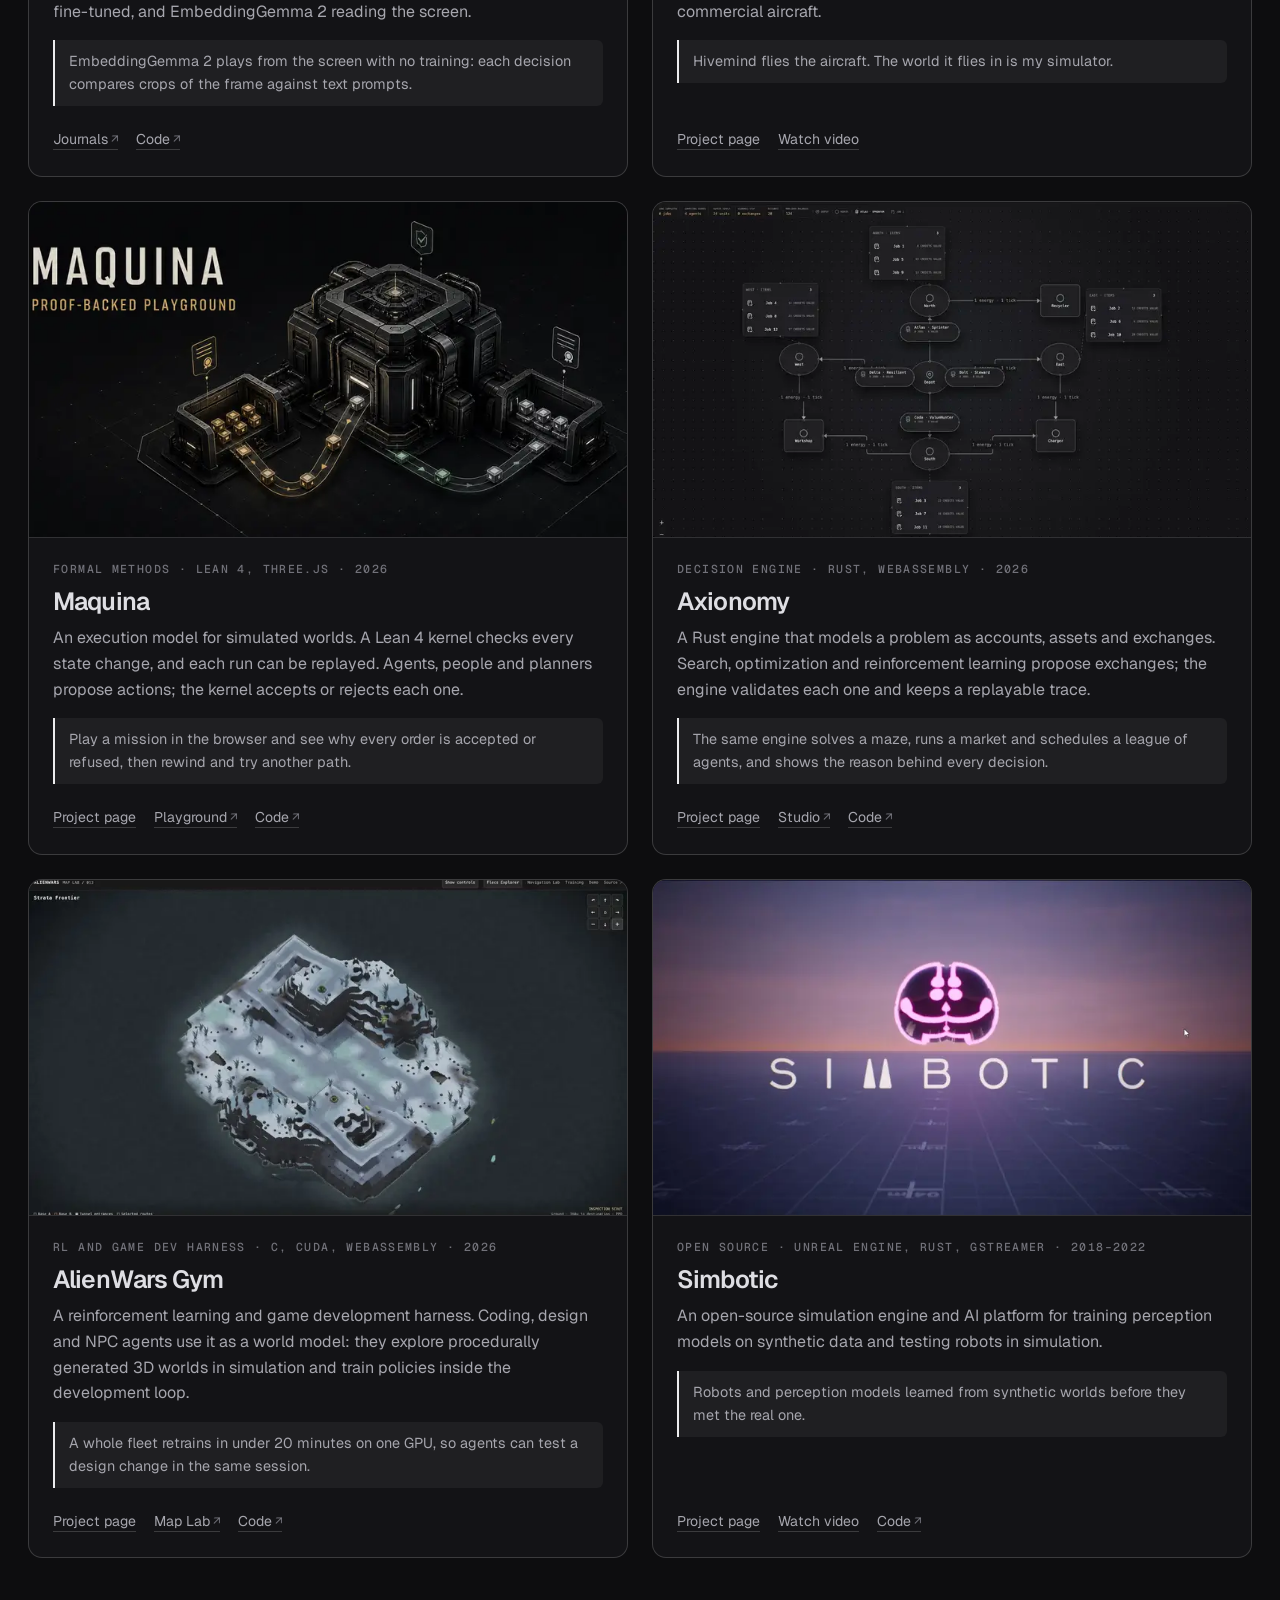
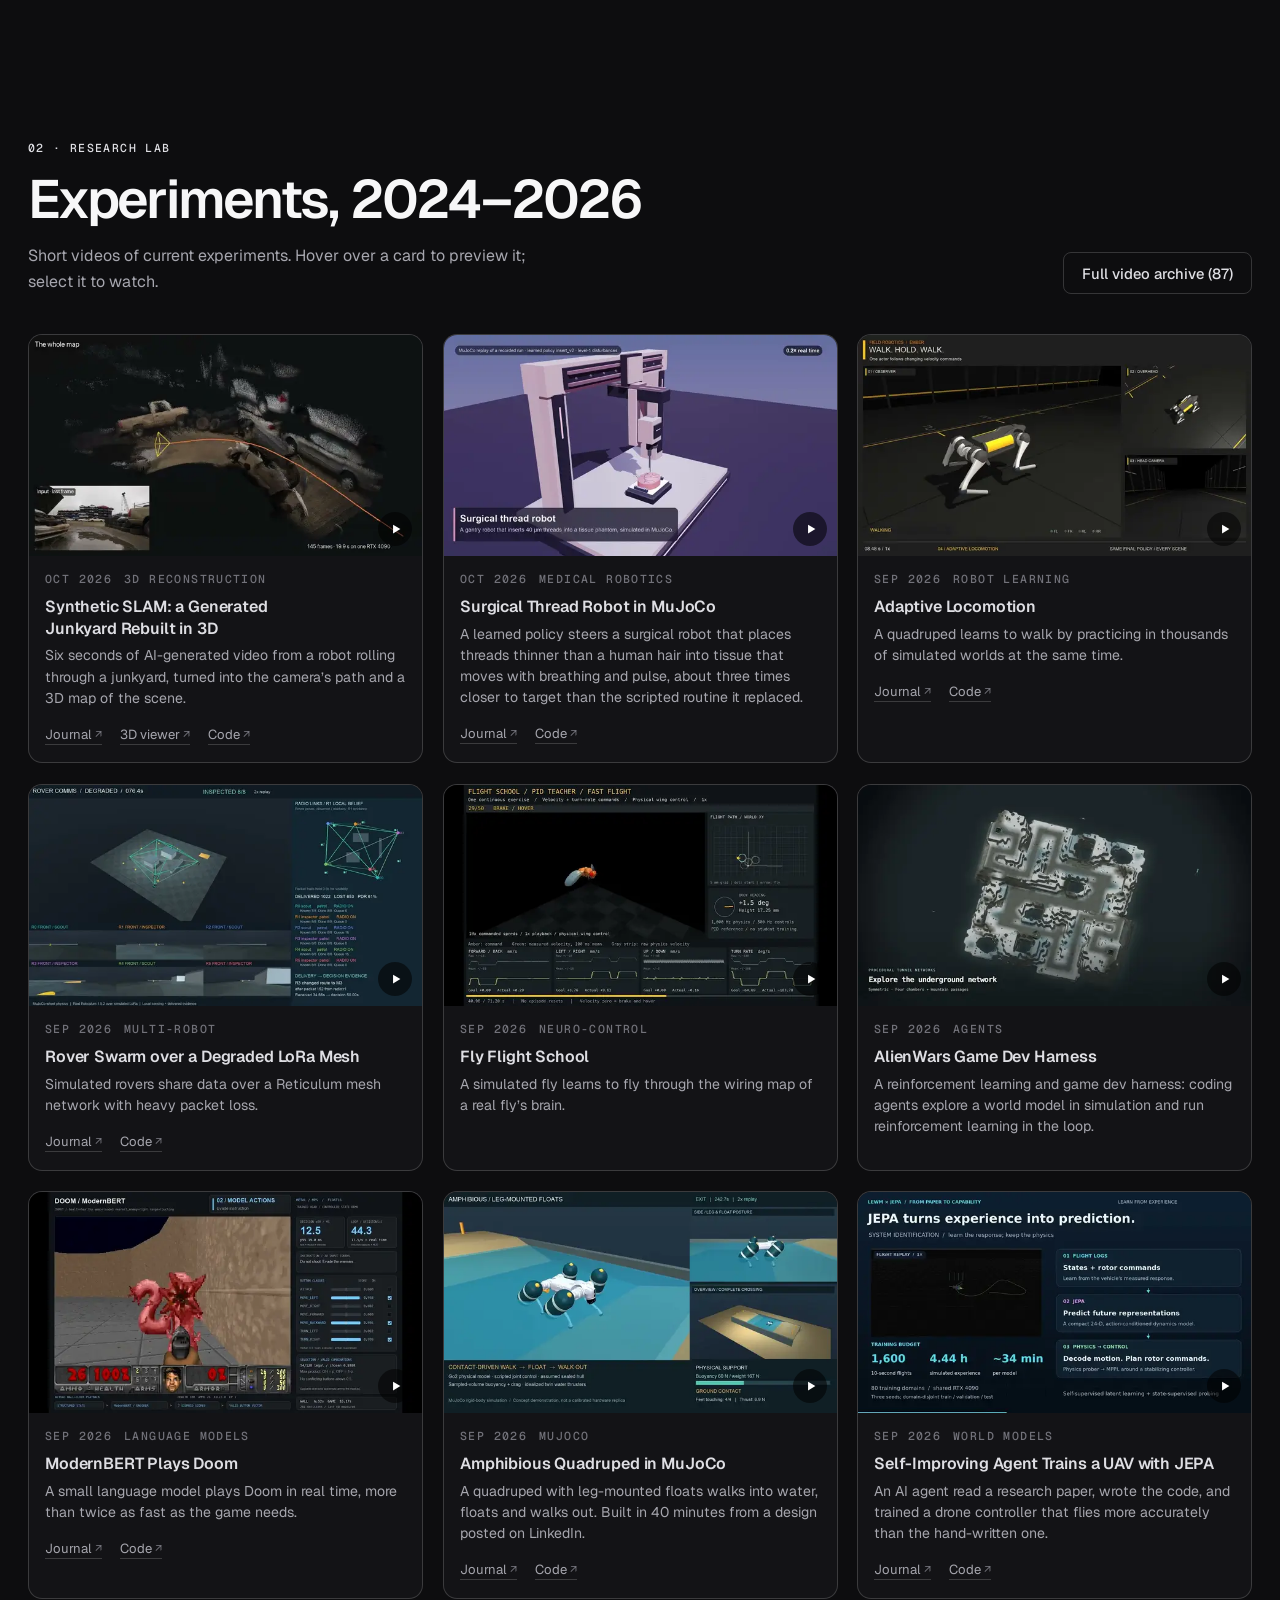
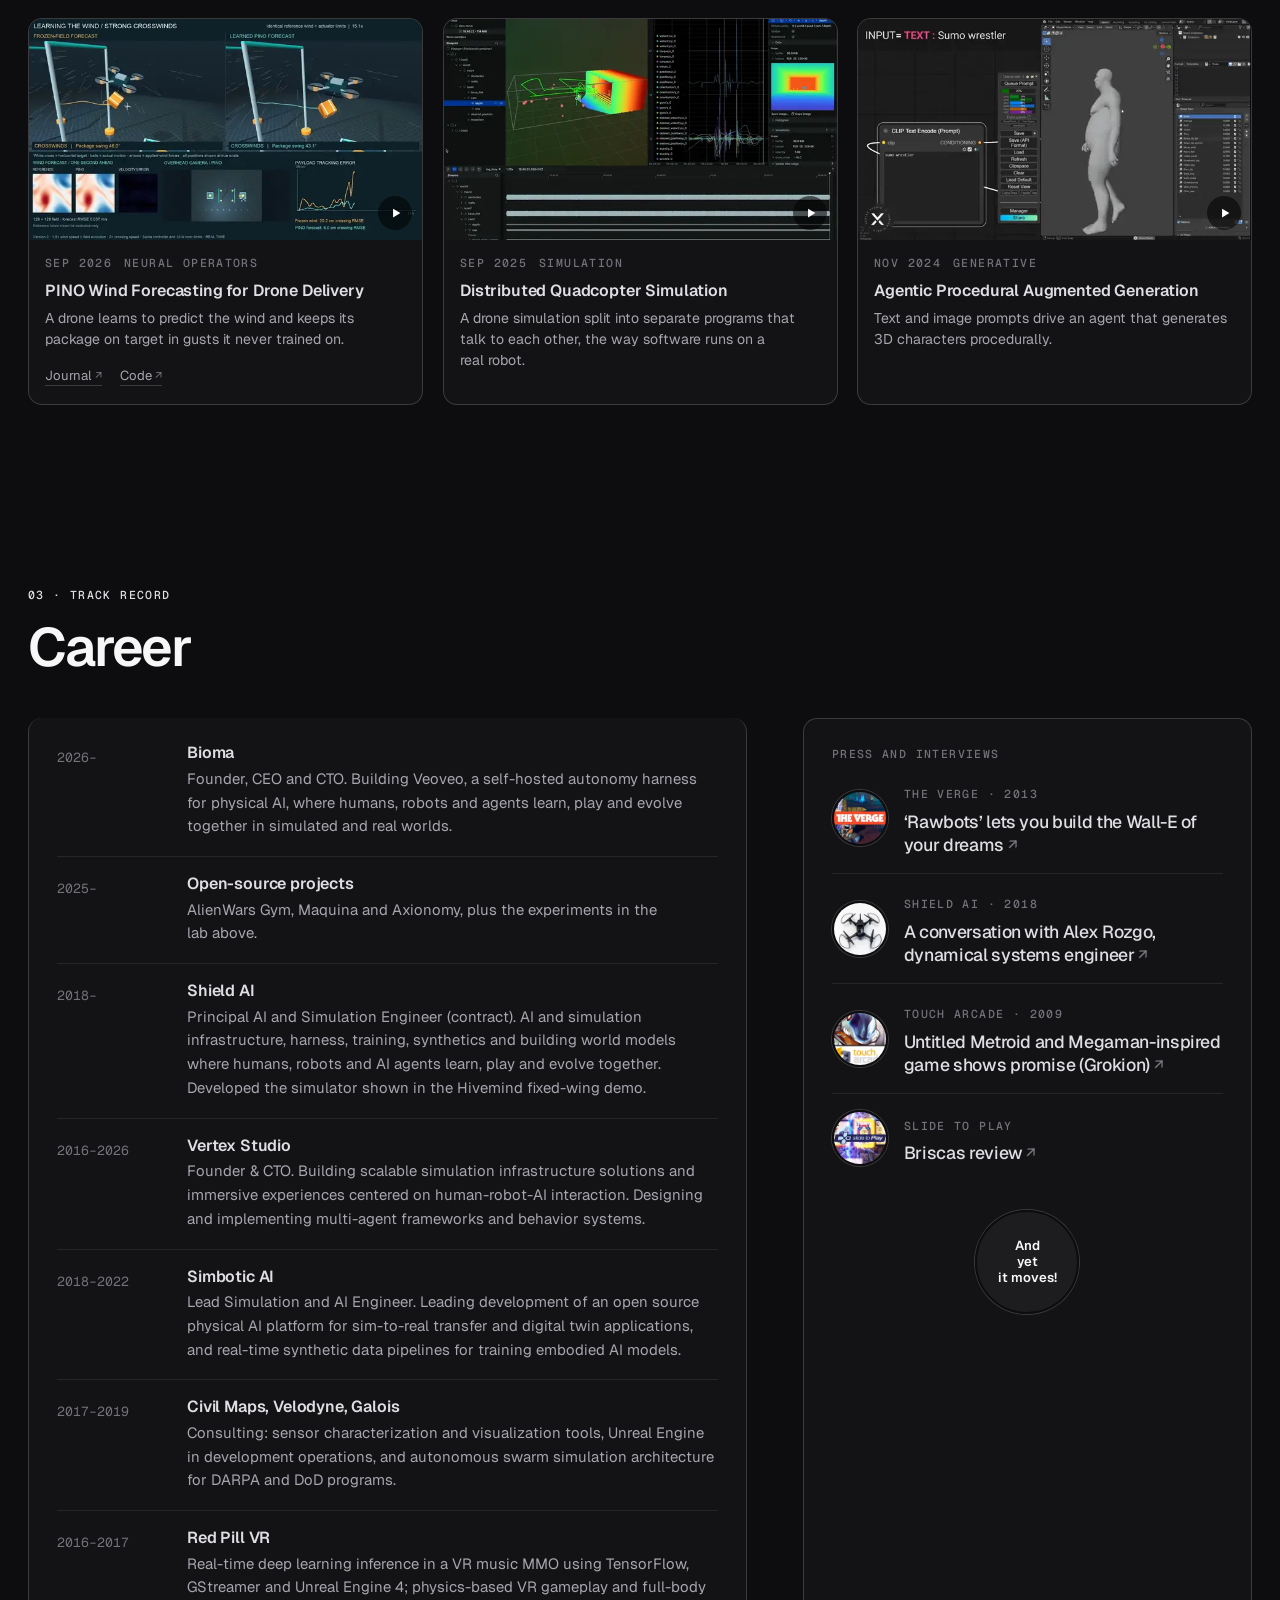
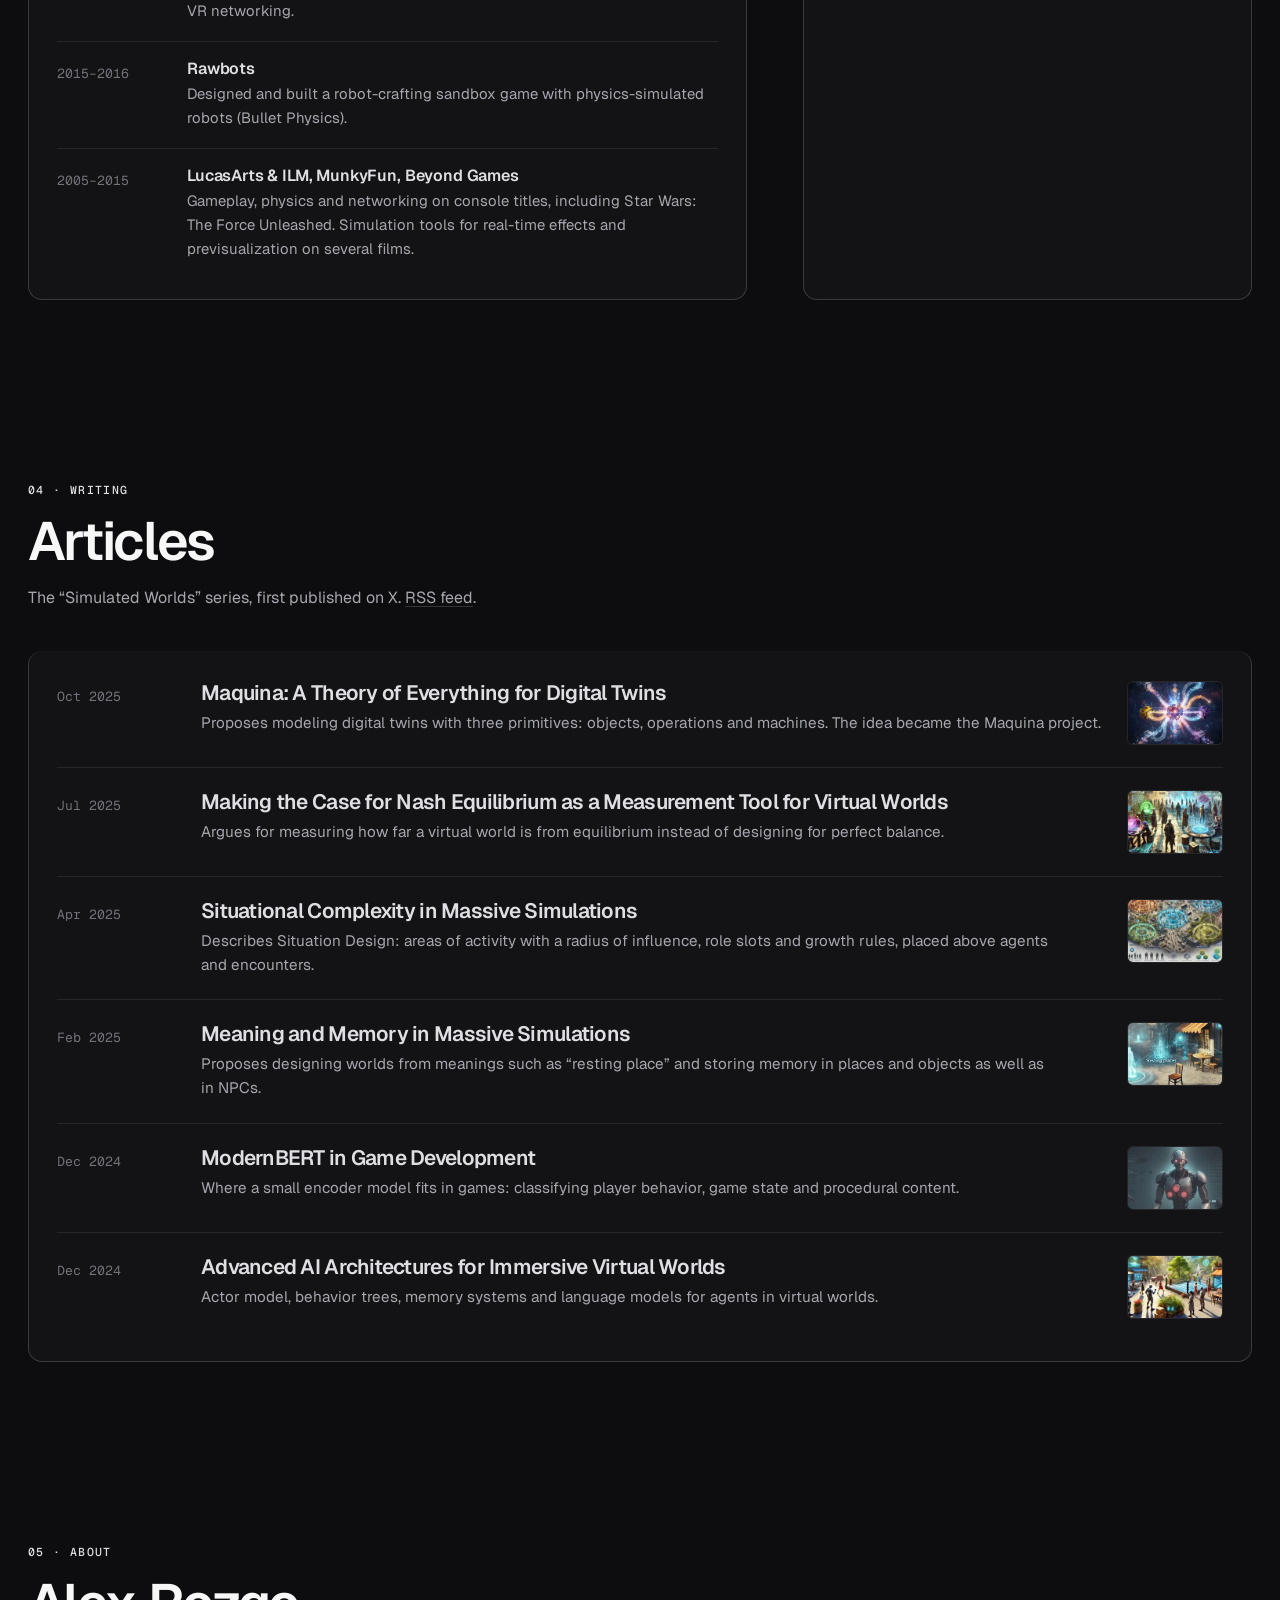
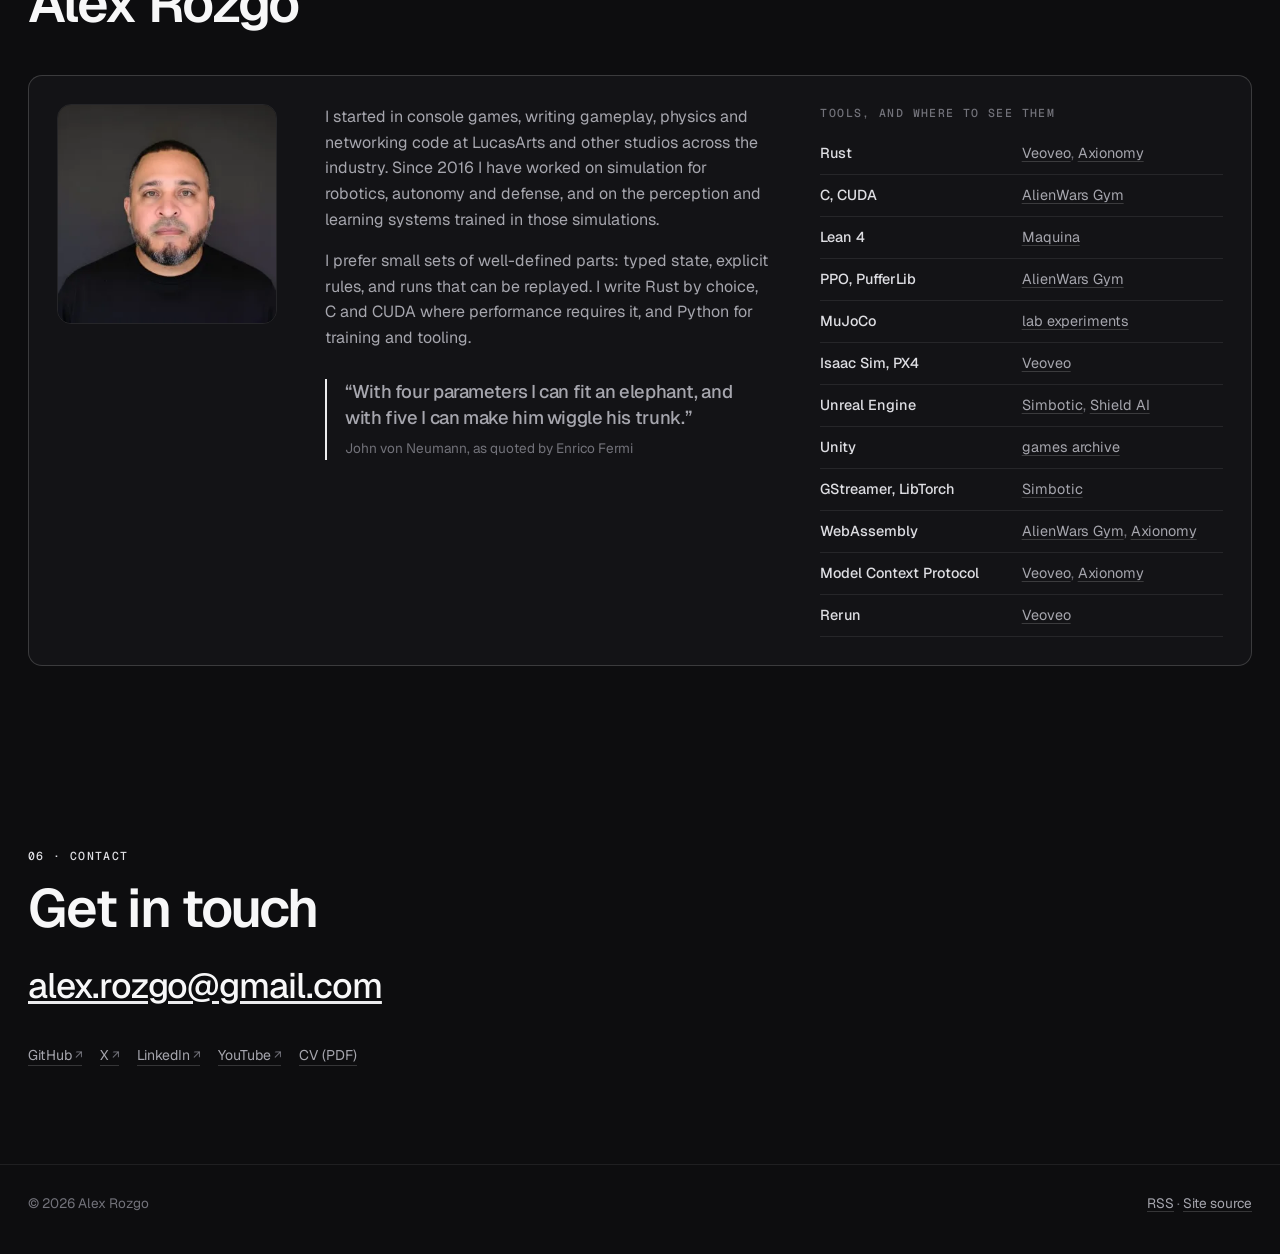
==== commit a1db73fe: "Reorder Systems: JEPA and World Sandbox up, AlienWars Gym before Simbotic" ====
--- a/index.html
+++ b/index.html
@@ -135,6 +135,104 @@
                     </div>
                 </article>
                 <article class="system">
+                    <a class="system-media" href="https://rozgo.github.io/le-wm-nv/" target="_blank" rel="noopener" tabindex="-1" aria-hidden="true">
+                        <img src="media/work/jepa-world-models-800.webp" alt="JEPA Gym comparing two world models flying the same drone" width="800" height="450" loading="lazy" decoding="async">
+                    </a>
+                    <div class="system-body">
+                        <span class="label">World models · Rust, CUDA · 2026</span>
+                        <h3><a href="https://rozgo.github.io/le-wm-nv/" target="_blank" rel="noopener">JEPA world models</a></h3>
+                        <p class="system-desc">A Rust and CUDA runtime for JEPA world models. SkyJEPA, rebuilt from its paper, learns how a drone moves and plans its rotor commands, and the JEPA Gym compares model variants on the same drone in MuJoCo.</p>
+                        <p class="proof">The learned model made a hand-written flight controller more accurate, and it passed every tracking run across three training seeds and four test conditions.</p>
+                        <ul class="link-row">
+                            <li><a class="ext" href="https://rozgo.github.io/le-wm-nv/" target="_blank" rel="noopener">Journal</a></li><li><a class="ext" href="https://github.com/rozgo/le-wm-nv" target="_blank" rel="noopener">Code</a></li>
+                        </ul>
+                    </div>
+                </article>
+                <article class="system">
+                    <a class="system-media" href="https://rozgo.github.io/world-sandbox/" target="_blank" rel="noopener" tabindex="-1" aria-hidden="true">
+                        <img src="media/work/world-sandbox-800.webp" alt="3D map rebuilt from generated video, with the camera path through a junkyard" width="800" height="450" loading="lazy" decoding="async">
+                    </a>
+                    <div class="system-body">
+                        <span class="label">World models · 3D reconstruction · 2026</span>
+                        <h3><a href="https://rozgo.github.io/world-sandbox/" target="_blank" rel="noopener">World Sandbox</a></h3>
+                        <p class="system-desc">Experiments with world models and 3D reconstruction: turning video into maps, generating worlds for robots, and opening each pipeline up stage by stage.</p>
+                        <p class="proof">Six seconds of generated robot video became a camera path and a full 3D map in about 20 seconds on one GPU, and every stage replays in the browser.</p>
+                        <ul class="link-row">
+                            <li><a class="ext" href="https://rozgo.github.io/world-sandbox/" target="_blank" rel="noopener">Journals</a></li><li><a class="ext" href="https://rozgo.github.io/world-sandbox/synthetic_slam/viewer/" target="_blank" rel="noopener">3D viewer</a></li><li><a class="ext" href="https://github.com/rozgo/world-sandbox" target="_blank" rel="noopener">Code</a></li>
+                        </ul>
+                    </div>
+                </article>
+                <article class="system">
+                    <a class="system-media" href="https://rozgo.github.io/mujoco-sandbox/" target="_blank" rel="noopener" tabindex="-1" aria-hidden="true">
+                        <img src="media/work/mujoco-sandbox-800.webp" alt="Six-legged robot with two arms carrying objects between tables in MuJoCo" width="800" height="450" loading="lazy" decoding="async">
+                    </a>
+                    <div class="system-body">
+                        <span class="label">Robot simulation · MuJoCo, Python · 2026</span>
+                        <h3><a href="https://rozgo.github.io/mujoco-sandbox/" target="_blank" rel="noopener">MuJoCo Sandbox</a></h3>
+                        <p class="system-desc">Robots built, broken and measured in simulation: a robot dog that keeps walking on three legs, an amphibious quadruped, rovers on a failing radio network, wind-aware drone delivery, a surgical robot and a two-armed hexapod.</p>
+                        <p class="proof">Every project has a journal that shows how it was built, with its videos, run instructions and measured results.</p>
+                        <ul class="link-row">
+                            <li><a class="ext" href="https://rozgo.github.io/mujoco-sandbox/" target="_blank" rel="noopener">Journals</a></li><li><a class="ext" href="https://github.com/rozgo/mujoco-sandbox" target="_blank" rel="noopener">Code</a></li>
+                        </ul>
+                    </div>
+                </article>
+                <article class="system">
+                    <a class="system-media" href="https://rozgo.github.io/doom-sandbox/" target="_blank" rel="noopener" tabindex="-1" aria-hidden="true">
+                        <img src="media/work/doom-sandbox-800.webp" alt="EmbeddingGemma 2 playing Doom, with its crop and prompt readouts" width="800" height="450" loading="lazy" decoding="async">
+                    </a>
+                    <div class="system-body">
+                        <span class="label">Language models · Python · 2026</span>
+                        <h3><a href="https://rozgo.github.io/doom-sandbox/" target="_blank" rel="noopener">Doom Sandbox</a></h3>
+                        <p class="system-desc">Language and embedding models playing Doom: a trained ModernBERT classifier that reads the game state as text, GLiNER2.5 zero-shot and then fine-tuned, and EmbeddingGemma 2 reading the screen.</p>
+                        <p class="proof">EmbeddingGemma 2 plays from the screen with no training: each decision compares crops of the frame against text prompts.</p>
+                        <ul class="link-row">
+                            <li><a class="ext" href="https://rozgo.github.io/doom-sandbox/" target="_blank" rel="noopener">Journals</a></li><li><a class="ext" href="https://github.com/rozgo/doom-sandbox" target="_blank" rel="noopener">Code</a></li>
+                        </ul>
+                    </div>
+                </article>
+                <article class="system">
+                    <a class="system-media" href="work/shield-ai-simulator/" tabindex="-1" aria-hidden="true">
+                        <img src="media/work/shield-hivemind-800.webp" alt="Fixed-wing aircraft over snowy mountains in the Hivemind demo" width="480" height="270" loading="lazy" decoding="async">
+                    </a>
+                    <div class="system-body">
+                        <span class="label">Autonomy simulation · Shield AI</span>
+                        <h3><a href="work/shield-ai-simulator/">Shield AI Hivemind simulator</a></h3>
+                        <p class="system-desc">I developed the simulator shown in Shield AI’s Hivemind fixed-wing demo. Hivemind is Shield AI’s autonomy software for military and commercial aircraft.</p>
+                        <p class="proof">Hivemind flies the aircraft. The world it flies in is my simulator.</p>
+                        <ul class="link-row">
+                            <li><a href="work/shield-ai-simulator/">Project page</a></li><li><a href="https://www.youtube.com/watch?v=JBJCrtaNgIc" data-video data-title="Shield AI Hivemind Fixed-Wing Demo">Watch video</a></li>
+                        </ul>
+                    </div>
+                </article>
+                <article class="system">
+                    <a class="system-media" href="work/maquina/" tabindex="-1" aria-hidden="true">
+                        <img src="media/work/maquina-og-800.webp" alt="Maquina Playground cover showing a machine with resource queues" width="800" height="420" loading="lazy" decoding="async">
+                    </a>
+                    <div class="system-body">
+                        <span class="label">Formal methods · Lean 4, Three.js · 2026</span>
+                        <h3><a href="work/maquina/">Maquina</a></h3>
+                        <p class="system-desc">An execution model for simulated worlds. A Lean 4 kernel checks every state change, and each run can be replayed. Agents, people and planners propose actions; the kernel accepts or rejects each one.</p>
+                        <p class="proof">Play a mission in the browser and see why every order is accepted or refused, then rewind and try another path.</p>
+                        <ul class="link-row">
+                            <li><a href="work/maquina/">Project page</a></li><li><a class="ext" href="https://biomaai.github.io/maquina/?showcase=veiled-accord" target="_blank" rel="noopener">Playground</a></li><li><a class="ext" href="https://github.com/BiomaAI/maquina" target="_blank" rel="noopener">Code</a></li>
+                        </ul>
+                    </div>
+                </article>
+                <article class="system">
+                    <a class="system-media" href="work/axionomy/" tabindex="-1" aria-hidden="true">
+                        <img src="media/work/axionomy-work-league-800.webp" alt="Axionomy Studio graph of agents, jobs and facilities" width="800" height="500" loading="lazy" decoding="async">
+                    </a>
+                    <div class="system-body">
+                        <span class="label">Decision engine · Rust, WebAssembly · 2026</span>
+                        <h3><a href="work/axionomy/">Axionomy</a></h3>
+                        <p class="system-desc">A Rust engine that models a problem as accounts, assets and exchanges. Search, optimization and reinforcement learning propose exchanges; the engine validates each one and keeps a replayable trace.</p>
+                        <p class="proof">The same engine solves a maze, runs a market and schedules a league of agents, and shows the reason behind every decision.</p>
+                        <ul class="link-row">
+                            <li><a href="work/axionomy/">Project page</a></li><li><a class="ext" href="https://biomaai.github.io/axionomy/?problem=maze&instance=showcase&strategy=a_star&document=maze%3Aa_star&view=replay&step=0&seed=0&budget=128" target="_blank" rel="noopener">Studio</a></li><li><a class="ext" href="https://github.com/BiomaAI/axionomy" target="_blank" rel="noopener">Code</a></li>
+                        </ul>
+                    </div>
+                </article>
+                <article class="system">
                     <a class="system-media" href="work/alienwars-gym/" tabindex="-1" aria-hidden="true">
                         <img src="media/work/alienwars-frozen-800.webp" alt="Procedurally generated frozen map in AlienWars Map Lab" width="800" height="462" loading="lazy" decoding="async">
                     </a>
@@ -145,104 +243,6 @@
                         <p class="proof">A whole fleet retrains in under 20 minutes on one GPU, so agents can test a design change in the same session.</p>
                         <ul class="link-row">
                             <li><a href="work/alienwars-gym/">Project page</a></li><li><a class="ext" href="https://rozgo.github.io/alienwars-gym/maplab/?seed=73&sym=1&a=6&b=6&biome=2&tunnels=1&cut=1" target="_blank" rel="noopener">Map Lab</a></li><li><a class="ext" href="https://github.com/rozgo/alienwars-gym" target="_blank" rel="noopener">Code</a></li>
-                        </ul>
-                    </div>
-                </article>
-                <article class="system">
-                    <a class="system-media" href="https://rozgo.github.io/le-wm-nv/" target="_blank" rel="noopener" tabindex="-1" aria-hidden="true">
-                        <img src="media/work/jepa-world-models-800.webp" alt="JEPA Gym comparing two world models flying the same drone" width="800" height="450" loading="lazy" decoding="async">
-                    </a>
-                    <div class="system-body">
-                        <span class="label">World models · Rust, CUDA · 2026</span>
-                        <h3><a href="https://rozgo.github.io/le-wm-nv/" target="_blank" rel="noopener">JEPA world models</a></h3>
-                        <p class="system-desc">A Rust and CUDA runtime for JEPA world models. SkyJEPA, rebuilt from its paper, learns how a drone moves and plans its rotor commands, and the JEPA Gym compares model variants on the same drone in MuJoCo.</p>
-                        <p class="proof">The learned model made a hand-written flight controller more accurate, and it passed every tracking run across three training seeds and four test conditions.</p>
-                        <ul class="link-row">
-                            <li><a class="ext" href="https://rozgo.github.io/le-wm-nv/" target="_blank" rel="noopener">Journal</a></li><li><a class="ext" href="https://github.com/rozgo/le-wm-nv" target="_blank" rel="noopener">Code</a></li>
-                        </ul>
-                    </div>
-                </article>
-                <article class="system">
-                    <a class="system-media" href="https://rozgo.github.io/mujoco-sandbox/" target="_blank" rel="noopener" tabindex="-1" aria-hidden="true">
-                        <img src="media/work/mujoco-sandbox-800.webp" alt="Six-legged robot with two arms carrying objects between tables in MuJoCo" width="800" height="450" loading="lazy" decoding="async">
-                    </a>
-                    <div class="system-body">
-                        <span class="label">Robot simulation · MuJoCo, Python · 2026</span>
-                        <h3><a href="https://rozgo.github.io/mujoco-sandbox/" target="_blank" rel="noopener">MuJoCo Sandbox</a></h3>
-                        <p class="system-desc">Robots built, broken and measured in simulation: a robot dog that keeps walking on three legs, an amphibious quadruped, rovers on a failing radio network, wind-aware drone delivery, a surgical robot and a two-armed hexapod.</p>
-                        <p class="proof">Every project has a journal that shows how it was built, with its videos, run instructions and measured results.</p>
-                        <ul class="link-row">
-                            <li><a class="ext" href="https://rozgo.github.io/mujoco-sandbox/" target="_blank" rel="noopener">Journals</a></li><li><a class="ext" href="https://github.com/rozgo/mujoco-sandbox" target="_blank" rel="noopener">Code</a></li>
-                        </ul>
-                    </div>
-                </article>
-                <article class="system">
-                    <a class="system-media" href="https://rozgo.github.io/doom-sandbox/" target="_blank" rel="noopener" tabindex="-1" aria-hidden="true">
-                        <img src="media/work/doom-sandbox-800.webp" alt="EmbeddingGemma 2 playing Doom, with its crop and prompt readouts" width="800" height="450" loading="lazy" decoding="async">
-                    </a>
-                    <div class="system-body">
-                        <span class="label">Language models · Python · 2026</span>
-                        <h3><a href="https://rozgo.github.io/doom-sandbox/" target="_blank" rel="noopener">Doom Sandbox</a></h3>
-                        <p class="system-desc">Language and embedding models playing Doom: a trained ModernBERT classifier that reads the game state as text, GLiNER2.5 zero-shot and then fine-tuned, and EmbeddingGemma 2 reading the screen.</p>
-                        <p class="proof">EmbeddingGemma 2 plays from the screen with no training: each decision compares crops of the frame against text prompts.</p>
-                        <ul class="link-row">
-                            <li><a class="ext" href="https://rozgo.github.io/doom-sandbox/" target="_blank" rel="noopener">Journals</a></li><li><a class="ext" href="https://github.com/rozgo/doom-sandbox" target="_blank" rel="noopener">Code</a></li>
-                        </ul>
-                    </div>
-                </article>
-                <article class="system">
-                    <a class="system-media" href="https://rozgo.github.io/world-sandbox/" target="_blank" rel="noopener" tabindex="-1" aria-hidden="true">
-                        <img src="media/work/world-sandbox-800.webp" alt="3D map rebuilt from generated video, with the camera path through a junkyard" width="800" height="450" loading="lazy" decoding="async">
-                    </a>
-                    <div class="system-body">
-                        <span class="label">World models · 3D reconstruction · 2026</span>
-                        <h3><a href="https://rozgo.github.io/world-sandbox/" target="_blank" rel="noopener">World Sandbox</a></h3>
-                        <p class="system-desc">Experiments with world models and 3D reconstruction: turning video into maps, generating worlds for robots, and opening each pipeline up stage by stage.</p>
-                        <p class="proof">Six seconds of generated robot video became a camera path and a full 3D map in about 20 seconds on one GPU, and every stage replays in the browser.</p>
-                        <ul class="link-row">
-                            <li><a class="ext" href="https://rozgo.github.io/world-sandbox/" target="_blank" rel="noopener">Journals</a></li><li><a class="ext" href="https://rozgo.github.io/world-sandbox/synthetic_slam/viewer/" target="_blank" rel="noopener">3D viewer</a></li><li><a class="ext" href="https://github.com/rozgo/world-sandbox" target="_blank" rel="noopener">Code</a></li>
-                        </ul>
-                    </div>
-                </article>
-                <article class="system">
-                    <a class="system-media" href="work/shield-ai-simulator/" tabindex="-1" aria-hidden="true">
-                        <img src="media/work/shield-hivemind-800.webp" alt="Fixed-wing aircraft over snowy mountains in the Hivemind demo" width="480" height="270" loading="lazy" decoding="async">
-                    </a>
-                    <div class="system-body">
-                        <span class="label">Autonomy simulation · Shield AI</span>
-                        <h3><a href="work/shield-ai-simulator/">Shield AI Hivemind simulator</a></h3>
-                        <p class="system-desc">I developed the simulator shown in Shield AI’s Hivemind fixed-wing demo. Hivemind is Shield AI’s autonomy software for military and commercial aircraft.</p>
-                        <p class="proof">Hivemind flies the aircraft. The world it flies in is my simulator.</p>
-                        <ul class="link-row">
-                            <li><a href="work/shield-ai-simulator/">Project page</a></li><li><a href="https://www.youtube.com/watch?v=JBJCrtaNgIc" data-video data-title="Shield AI Hivemind Fixed-Wing Demo">Watch video</a></li>
-                        </ul>
-                    </div>
-                </article>
-                <article class="system">
-                    <a class="system-media" href="work/maquina/" tabindex="-1" aria-hidden="true">
-                        <img src="media/work/maquina-og-800.webp" alt="Maquina Playground cover showing a machine with resource queues" width="800" height="420" loading="lazy" decoding="async">
-                    </a>
-                    <div class="system-body">
-                        <span class="label">Formal methods · Lean 4, Three.js · 2026</span>
-                        <h3><a href="work/maquina/">Maquina</a></h3>
-                        <p class="system-desc">An execution model for simulated worlds. A Lean 4 kernel checks every state change, and each run can be replayed. Agents, people and planners propose actions; the kernel accepts or rejects each one.</p>
-                        <p class="proof">Play a mission in the browser and see why every order is accepted or refused, then rewind and try another path.</p>
-                        <ul class="link-row">
-                            <li><a href="work/maquina/">Project page</a></li><li><a class="ext" href="https://biomaai.github.io/maquina/?showcase=veiled-accord" target="_blank" rel="noopener">Playground</a></li><li><a class="ext" href="https://github.com/BiomaAI/maquina" target="_blank" rel="noopener">Code</a></li>
-                        </ul>
-                    </div>
-                </article>
-                <article class="system">
-                    <a class="system-media" href="work/axionomy/" tabindex="-1" aria-hidden="true">
-                        <img src="media/work/axionomy-work-league-800.webp" alt="Axionomy Studio graph of agents, jobs and facilities" width="800" height="500" loading="lazy" decoding="async">
-                    </a>
-                    <div class="system-body">
-                        <span class="label">Decision engine · Rust, WebAssembly · 2026</span>
-                        <h3><a href="work/axionomy/">Axionomy</a></h3>
-                        <p class="system-desc">A Rust engine that models a problem as accounts, assets and exchanges. Search, optimization and reinforcement learning propose exchanges; the engine validates each one and keeps a replayable trace.</p>
-                        <p class="proof">The same engine solves a maze, runs a market and schedules a league of agents, and shows the reason behind every decision.</p>
-                        <ul class="link-row">
-                            <li><a href="work/axionomy/">Project page</a></li><li><a class="ext" href="https://biomaai.github.io/axionomy/?problem=maze&instance=showcase&strategy=a_star&document=maze%3Aa_star&view=replay&step=0&seed=0&budget=128" target="_blank" rel="noopener">Studio</a></li><li><a class="ext" href="https://github.com/BiomaAI/axionomy" target="_blank" rel="noopener">Code</a></li>
                         </ul>
                     </div>
                 </article>
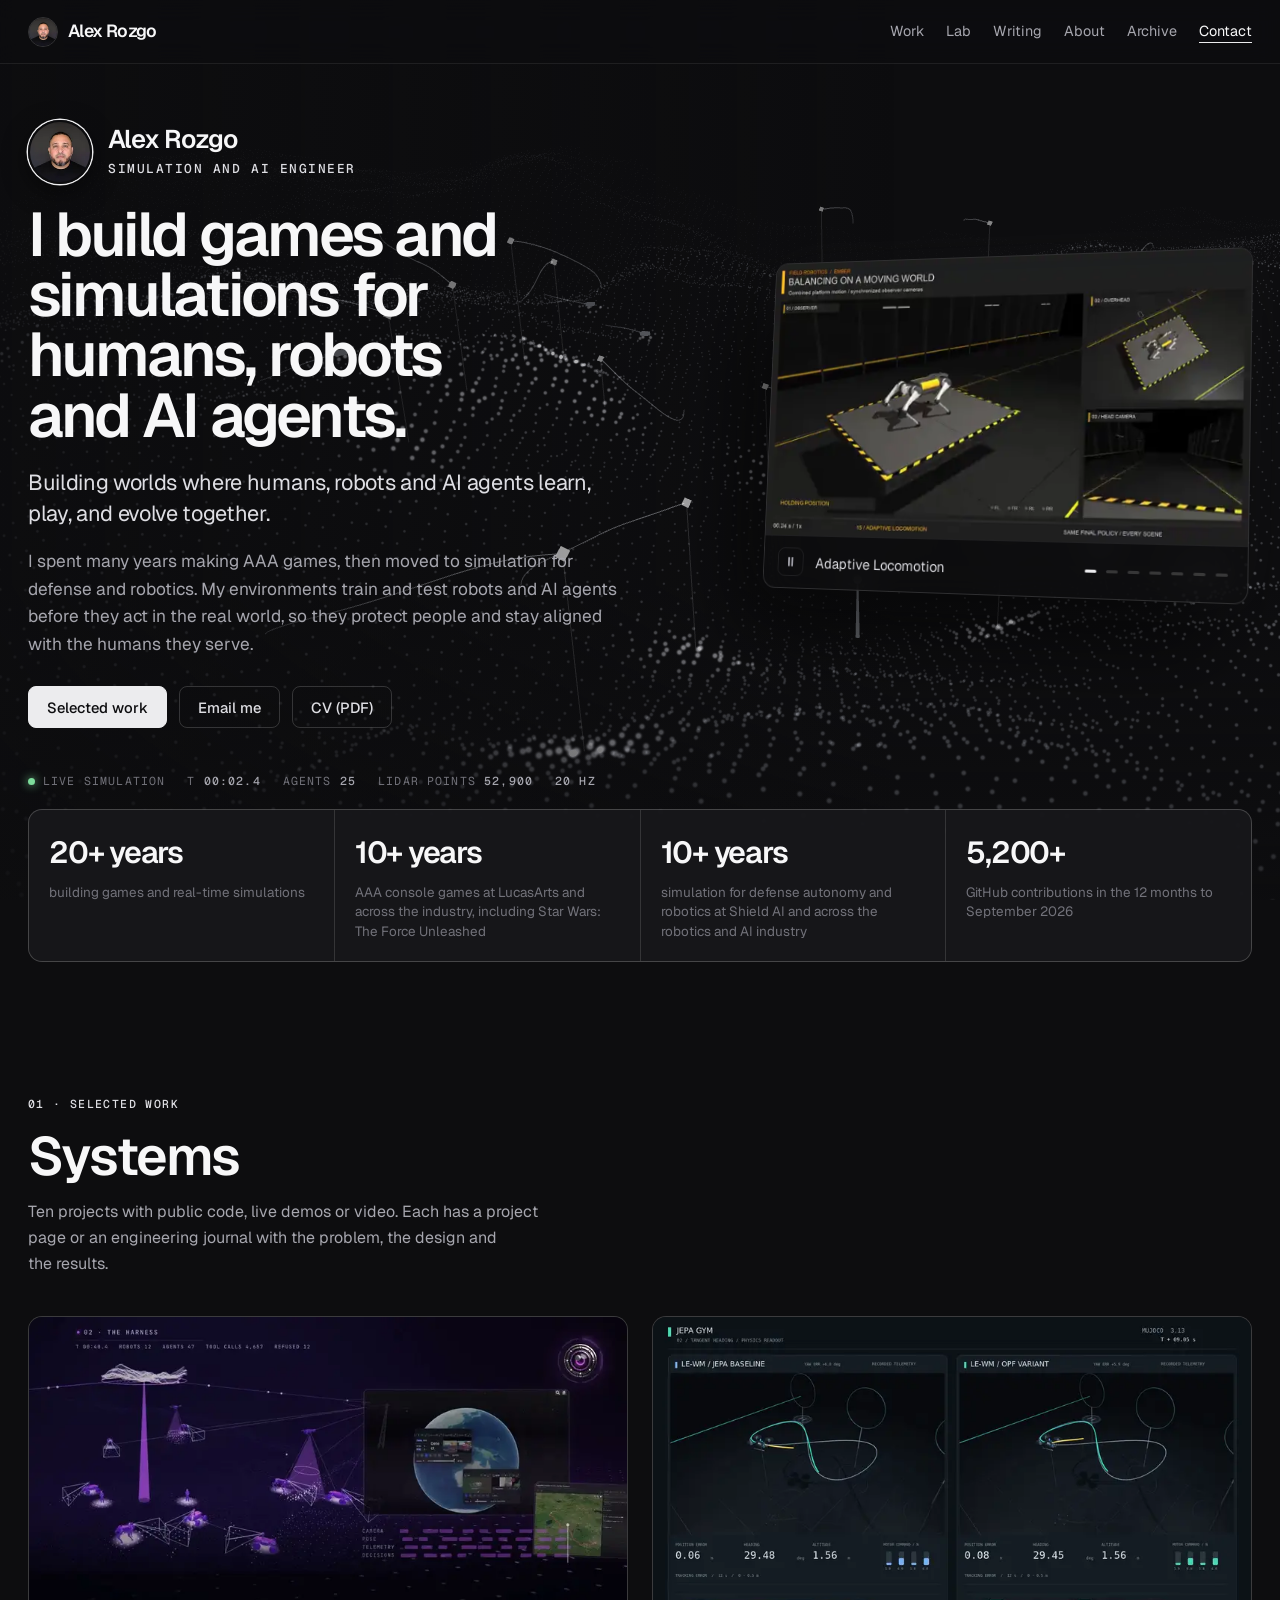
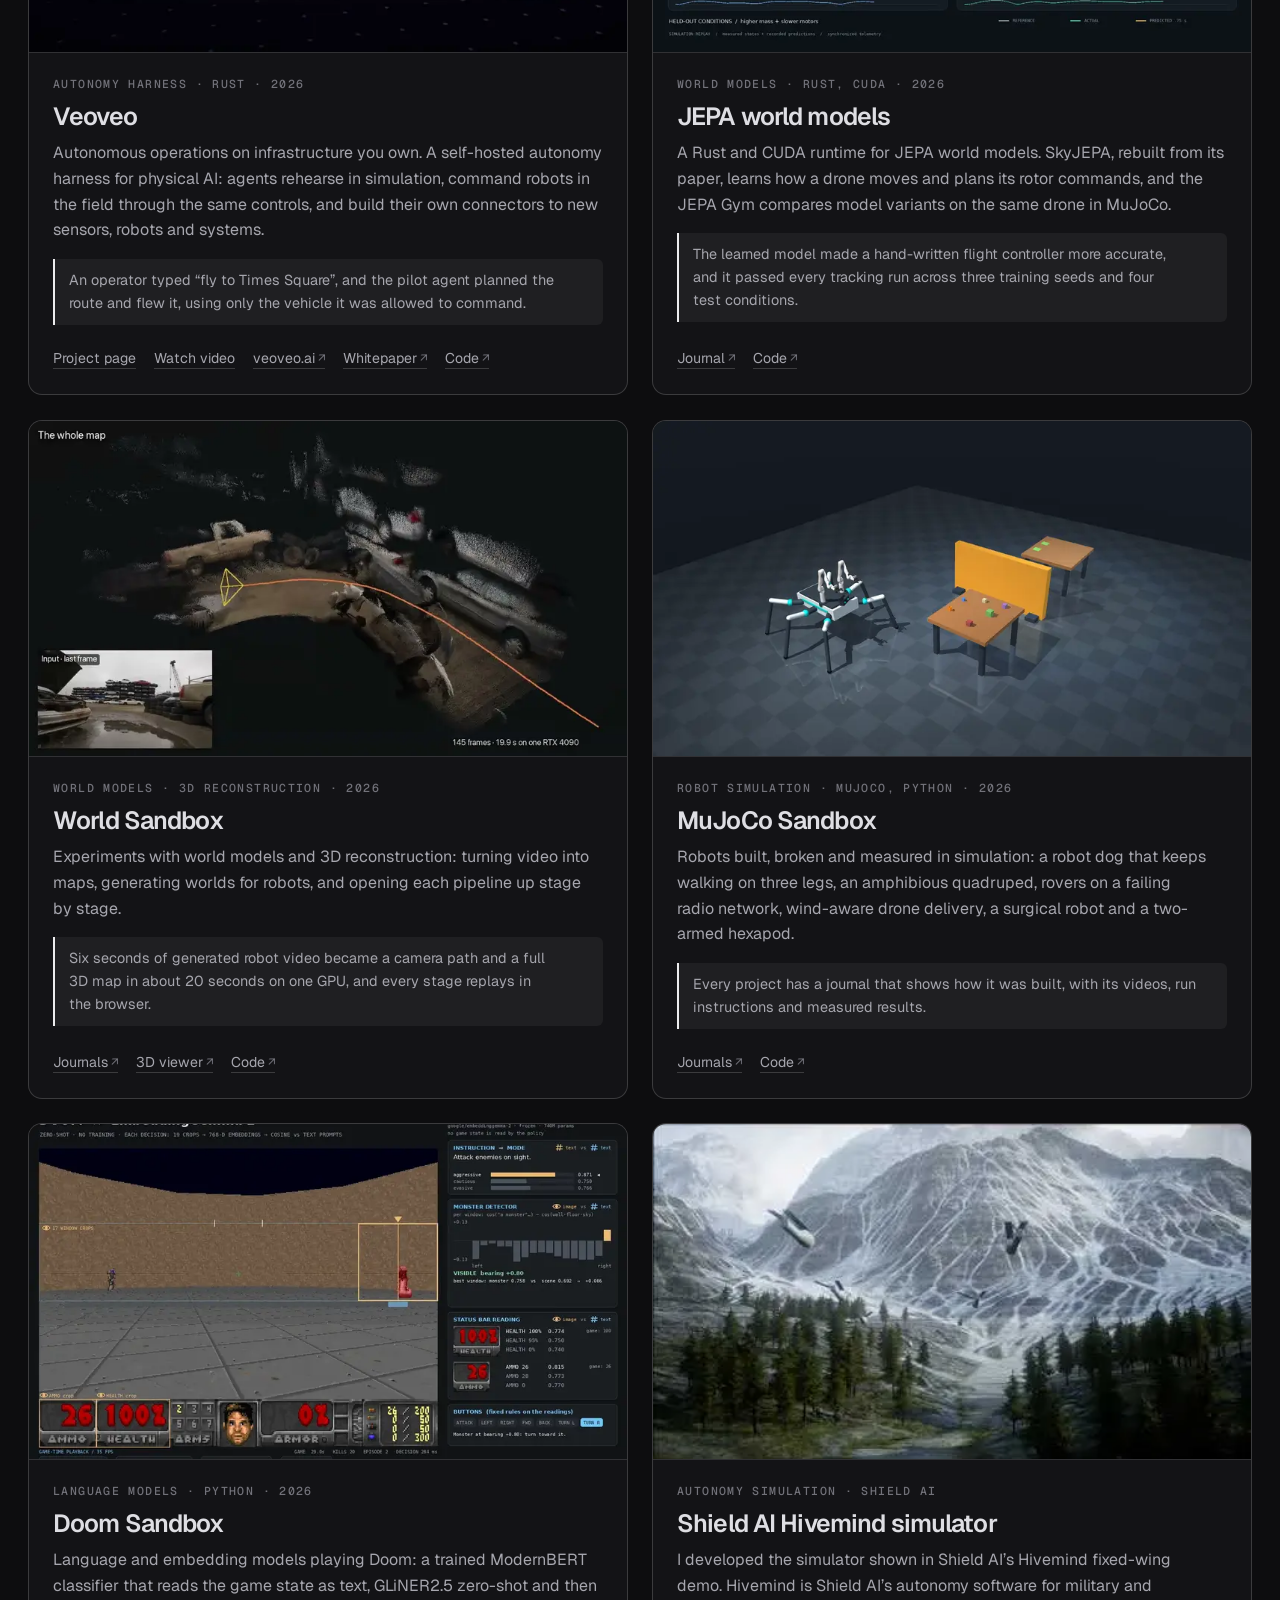
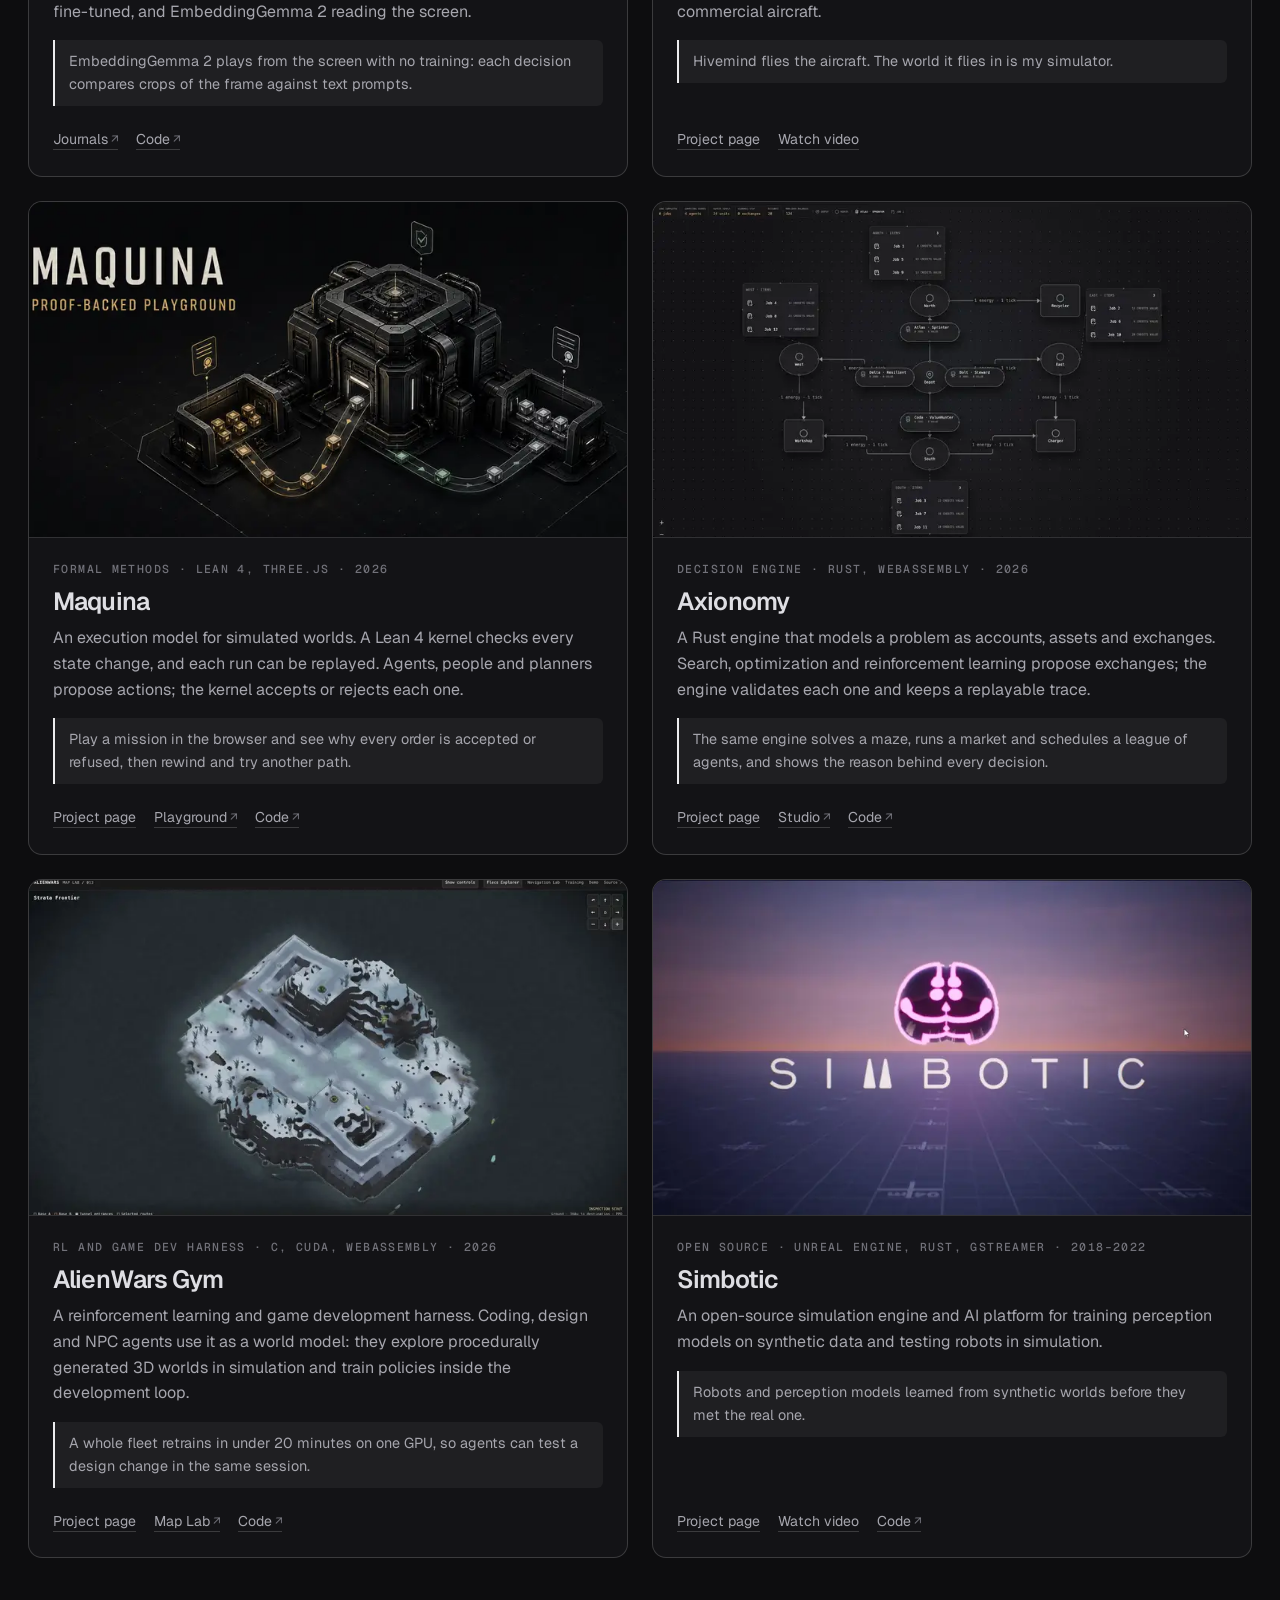
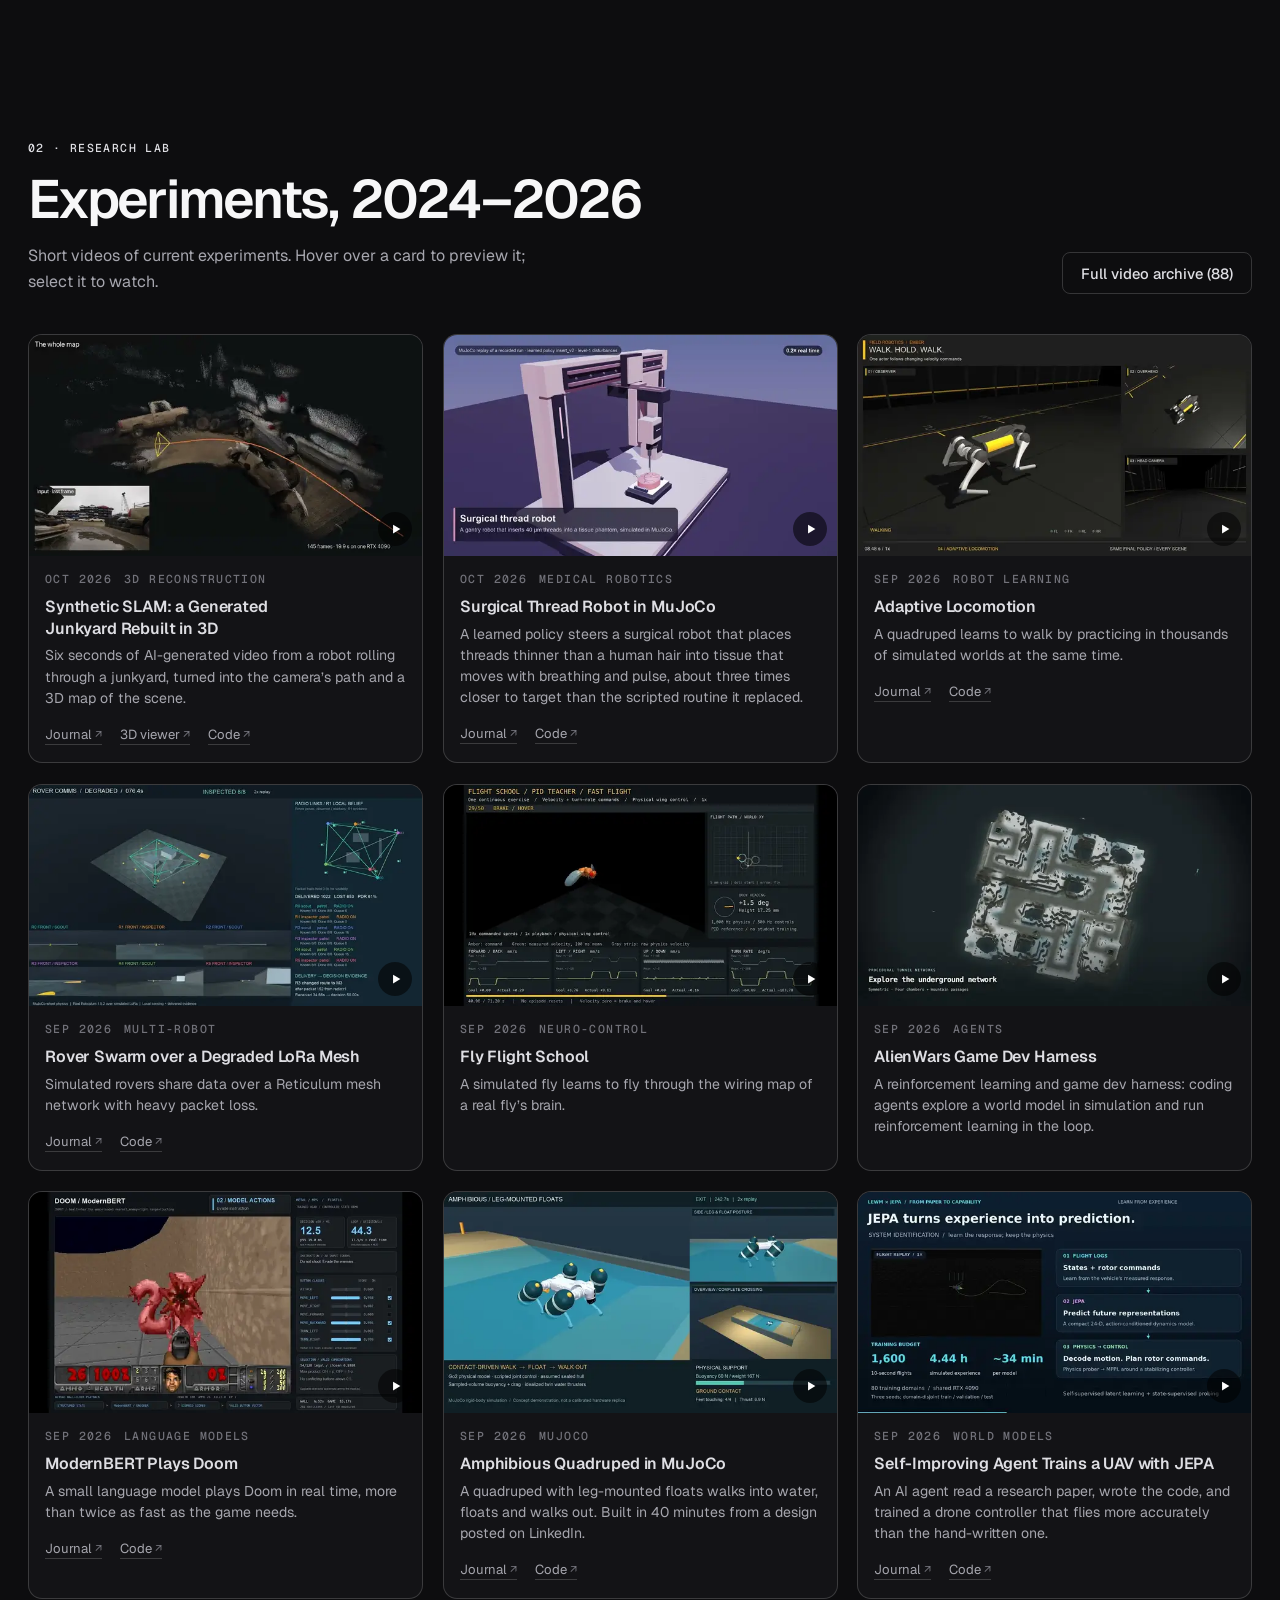
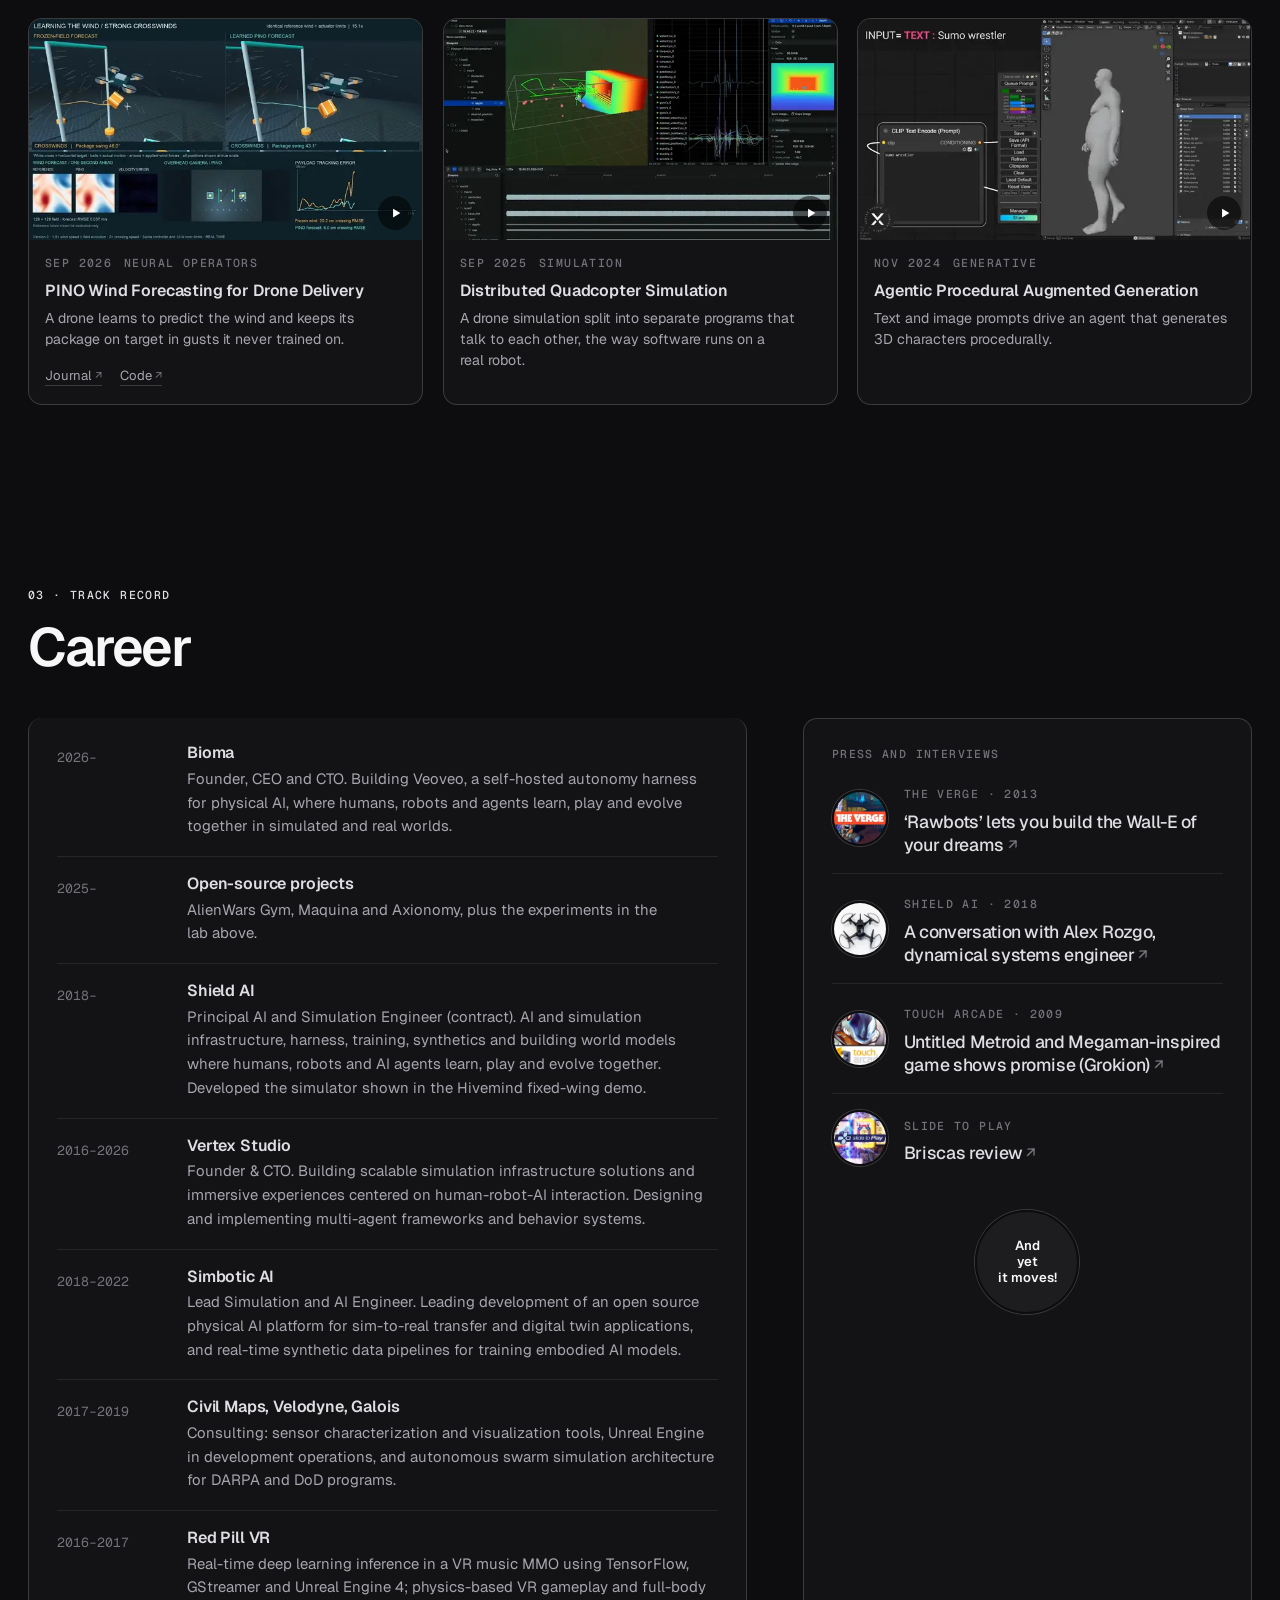
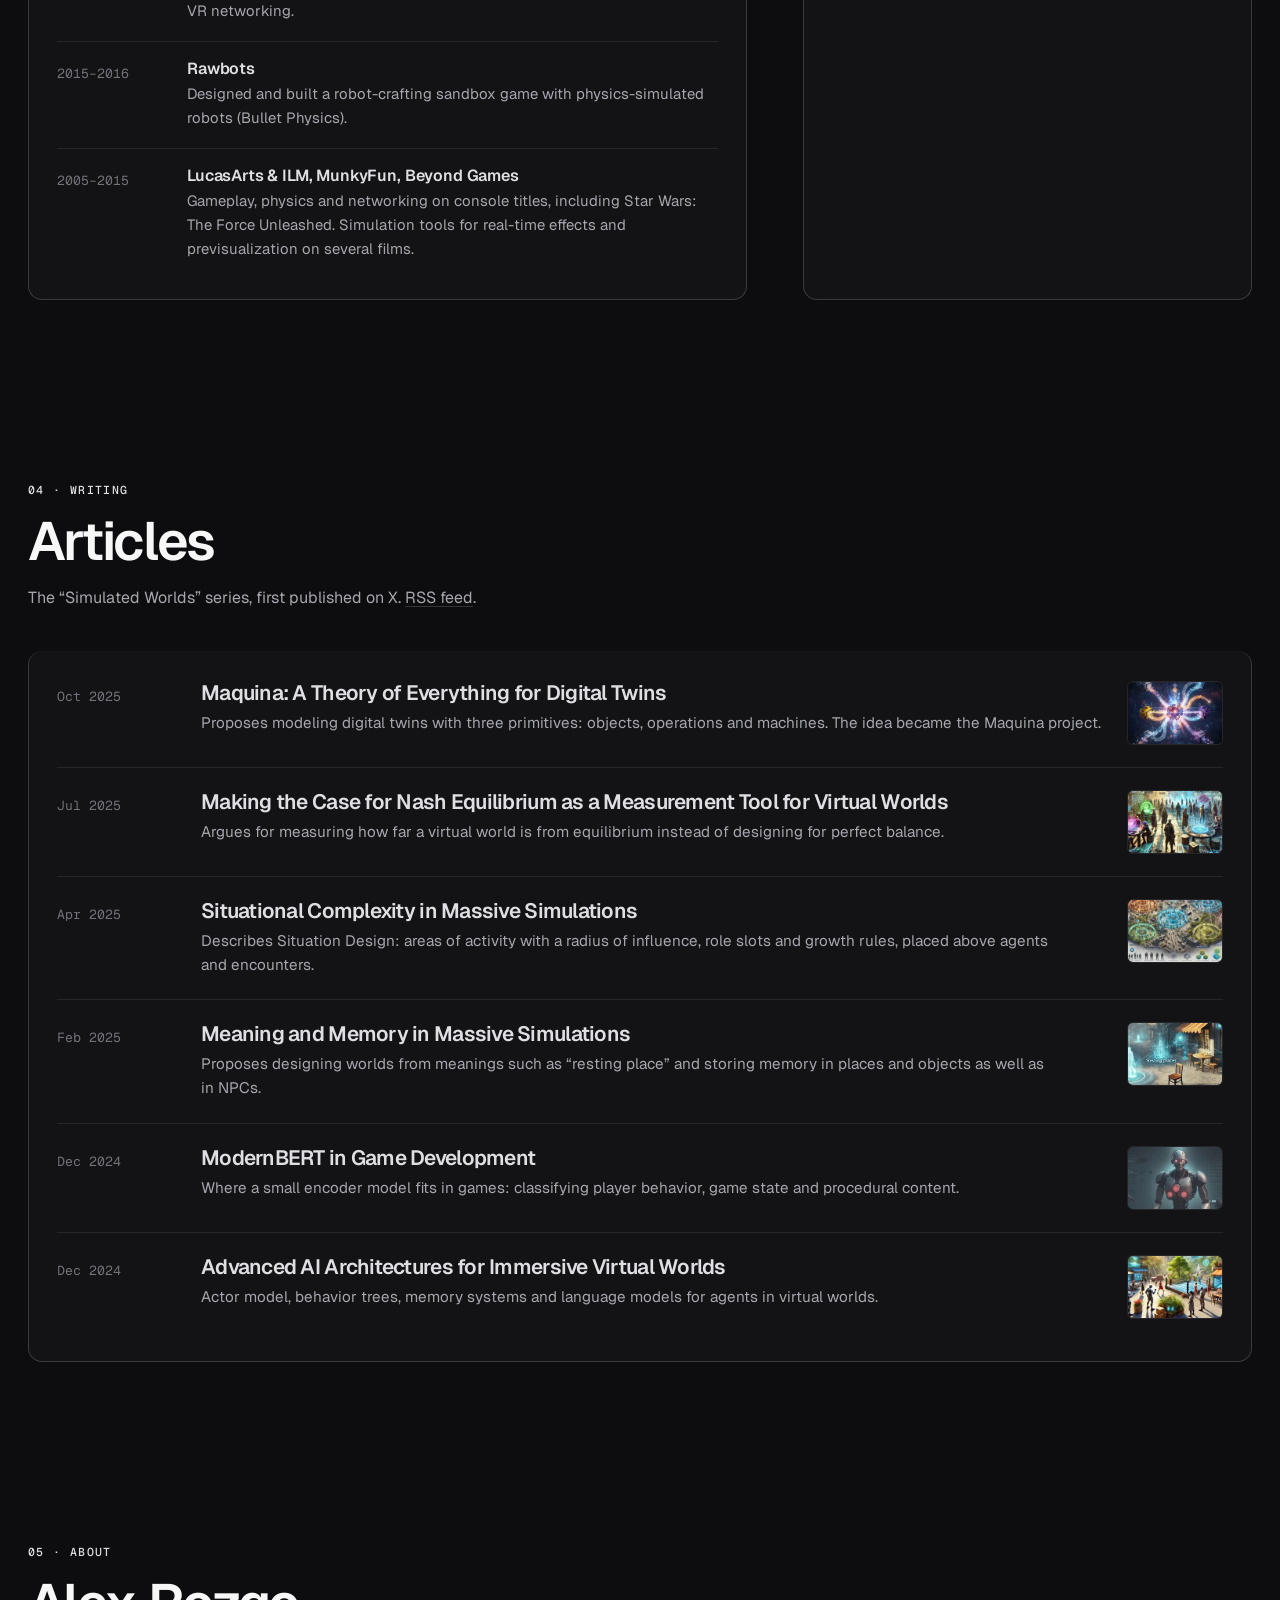
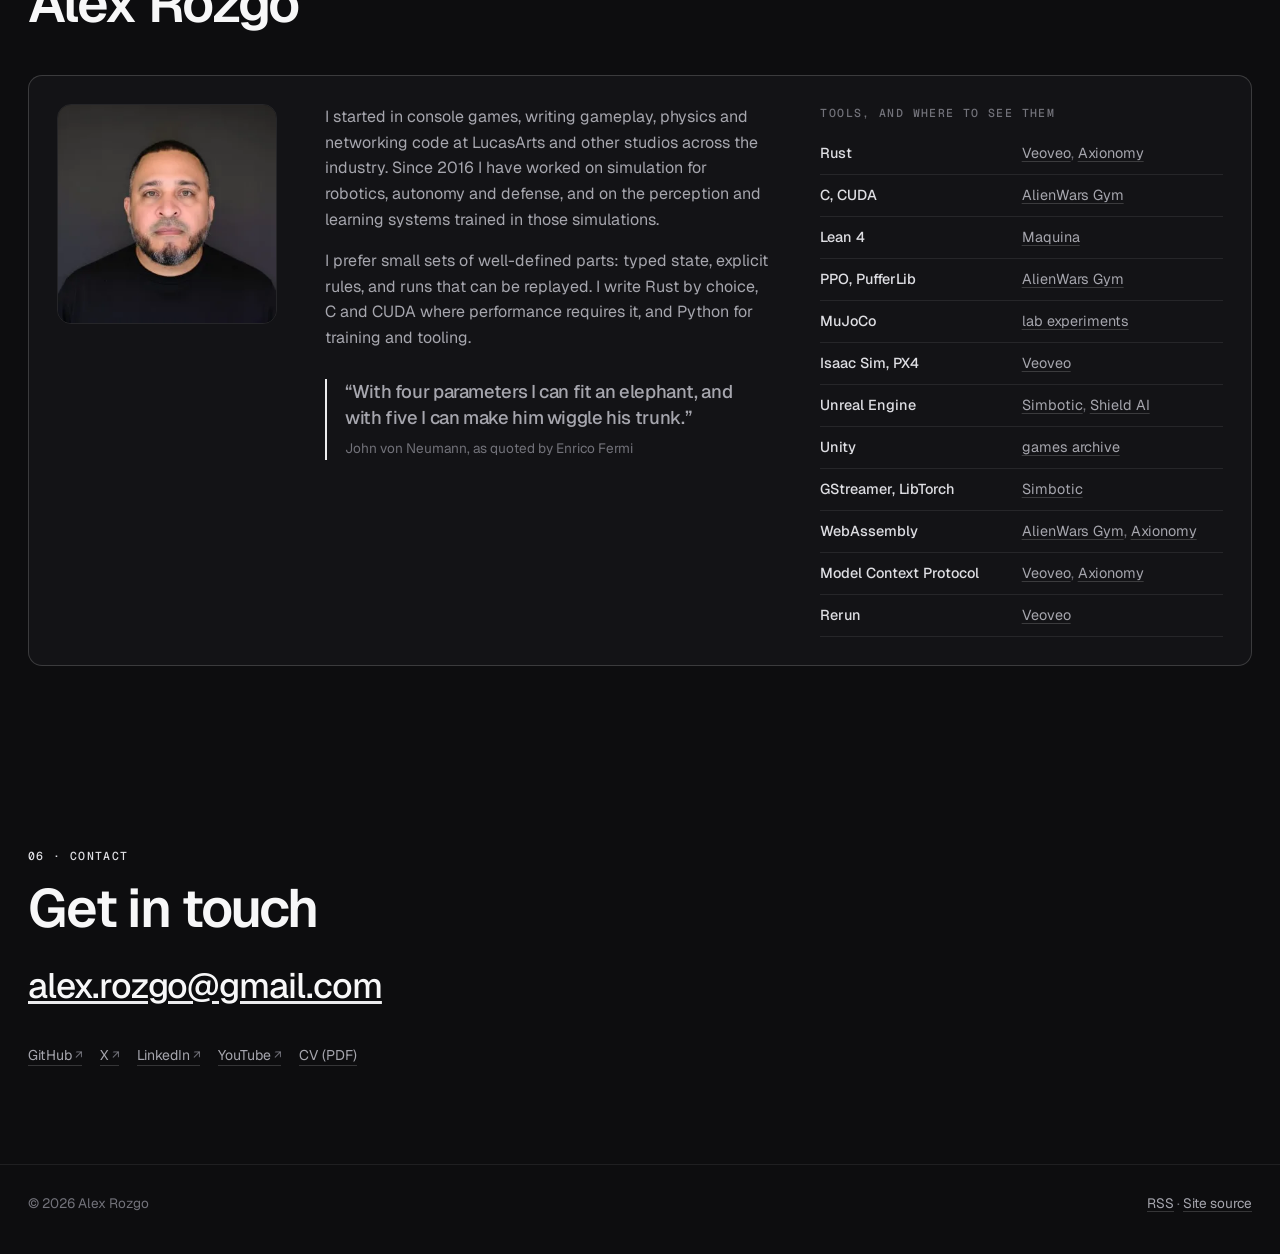
==== commit 2e8f0cde: "Veoveo: add the autonomy harness video and copy from veoveo.ai" ====
--- a/index.html
+++ b/index.html
@@ -122,15 +122,15 @@
                 <div class="systems" data-video-group>
                 <article class="system">
                     <a class="system-media" href="work/veoveo/" tabindex="-1" aria-hidden="true">
-                        <img src="media/work/veoveo-uav-new-york-800.webp" alt="Simulated multirotor over Midtown Manhattan in Isaac Sim" width="800" height="450" loading="lazy" decoding="async">
+                        <img src="media/work/veoveo-video-800.webp" alt="Robots, drones and agents in the Veoveo autonomy harness" width="800" height="450" loading="lazy" decoding="async">
                     </a>
                     <div class="system-body">
                         <span class="label">Autonomy harness · Rust · 2026</span>
                         <h3><a href="work/veoveo/">Veoveo</a></h3>
-                        <p class="system-desc">A self-hosted autonomy harness for physical AI, where humans, robots and agents learn, play and evolve together in simulated and real worlds. Agents rehearse in simulation and command robots in the field through the same controls.</p>
+                        <p class="system-desc">Autonomous operations on infrastructure you own. A self-hosted autonomy harness for physical AI: agents rehearse in simulation, command robots in the field through the same controls, and build their own connectors to new sensors, robots and systems.</p>
                         <p class="proof">An operator typed “fly to Times Square”, and the pilot agent planned the route and flew it, using only the vehicle it was allowed to command.</p>
                         <ul class="link-row">
-                            <li><a href="work/veoveo/">Project page</a></li><li><a class="ext" href="https://veoveo.ai/" target="_blank" rel="noopener">veoveo.ai</a></li><li><a class="ext" href="https://veoveo.ai/whitepaper/" target="_blank" rel="noopener">Whitepaper</a></li><li><a class="ext" href="https://github.com/BiomaAI/veoveo" target="_blank" rel="noopener">Code</a></li>
+                            <li><a href="work/veoveo/">Project page</a></li><li><a href="https://www.youtube.com/watch?v=HCcoDP3Ao80" data-video data-title="Veoveo: Autonomy Harness">Watch video</a></li><li><a class="ext" href="https://veoveo.ai/" target="_blank" rel="noopener">veoveo.ai</a></li><li><a class="ext" href="https://veoveo.ai/whitepaper/" target="_blank" rel="noopener">Whitepaper</a></li><li><a class="ext" href="https://github.com/BiomaAI/veoveo" target="_blank" rel="noopener">Code</a></li>
                         </ul>
                     </div>
                 </article>
@@ -272,7 +272,7 @@
                         <h2>Experiments, 2024–2026</h2>
                         <p>Short videos of current experiments. Hover over a card to preview it; select it to watch.</p>
                     </div>
-                    <a class="button" href="archive/">Full video archive (87)</a>
+                    <a class="button" href="archive/">Full video archive (88)</a>
                 </div>
                 <div class="clips" data-video-group>
                 <article class="clip" data-preview="media/clips/slam.mp4">
--- a/css/main.css
+++ b/css/main.css
@@ -2193,3 +2193,7 @@
     color: var(--text-2);
     border-color: var(--line-strong);
 }
+
+.figure--small {
+    max-width: 560px;
+}
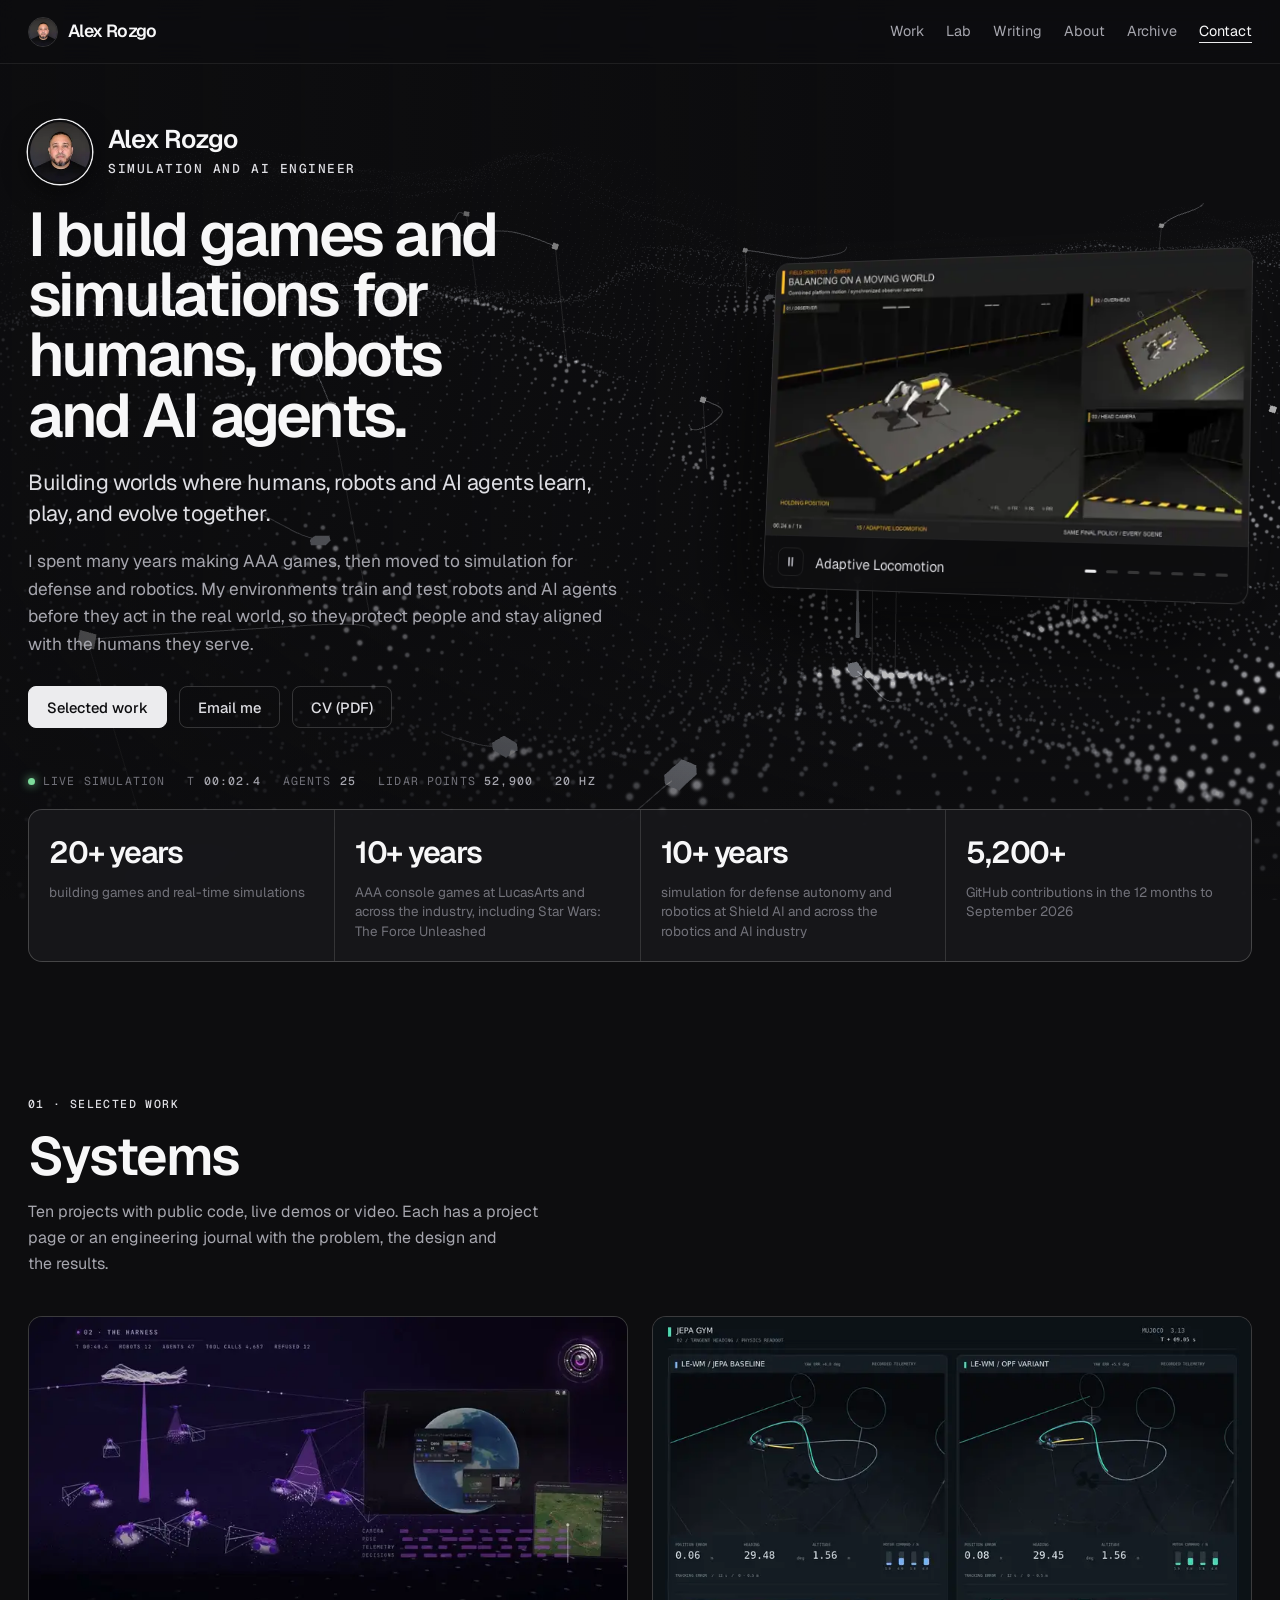
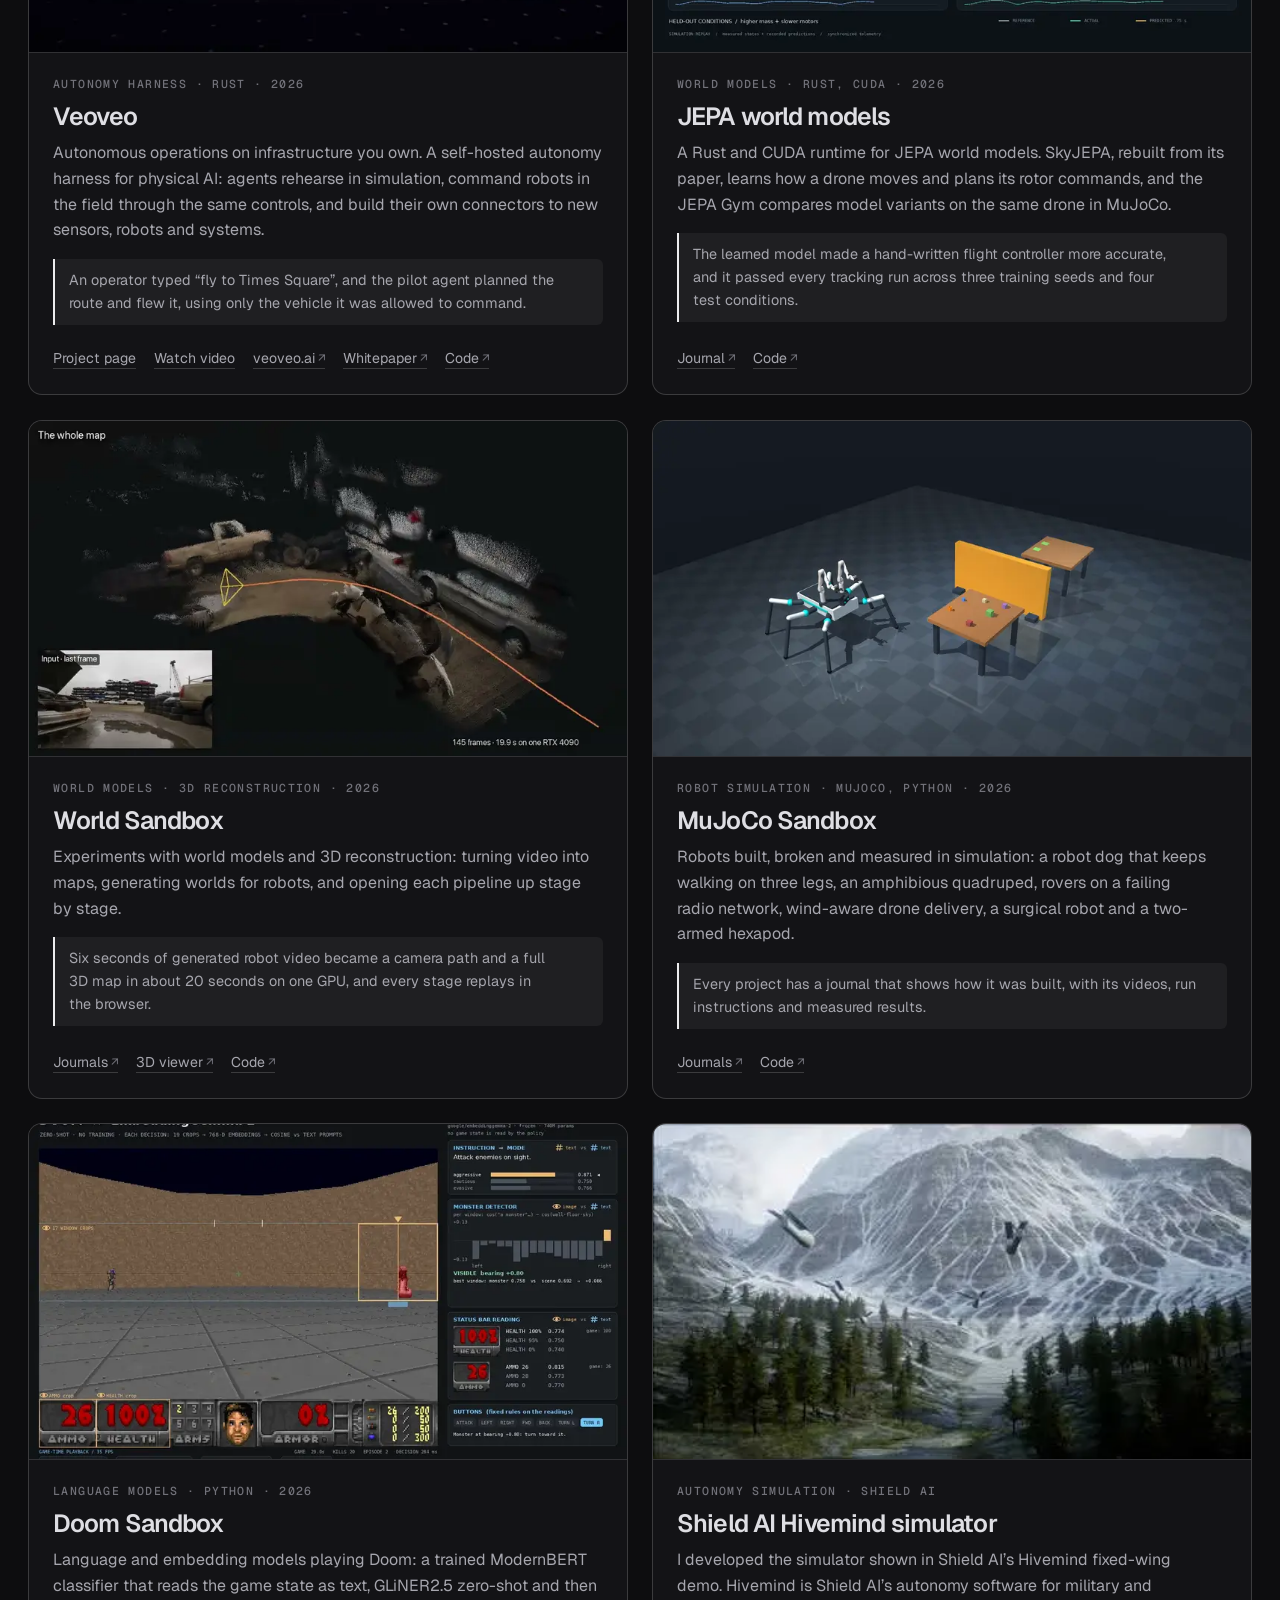
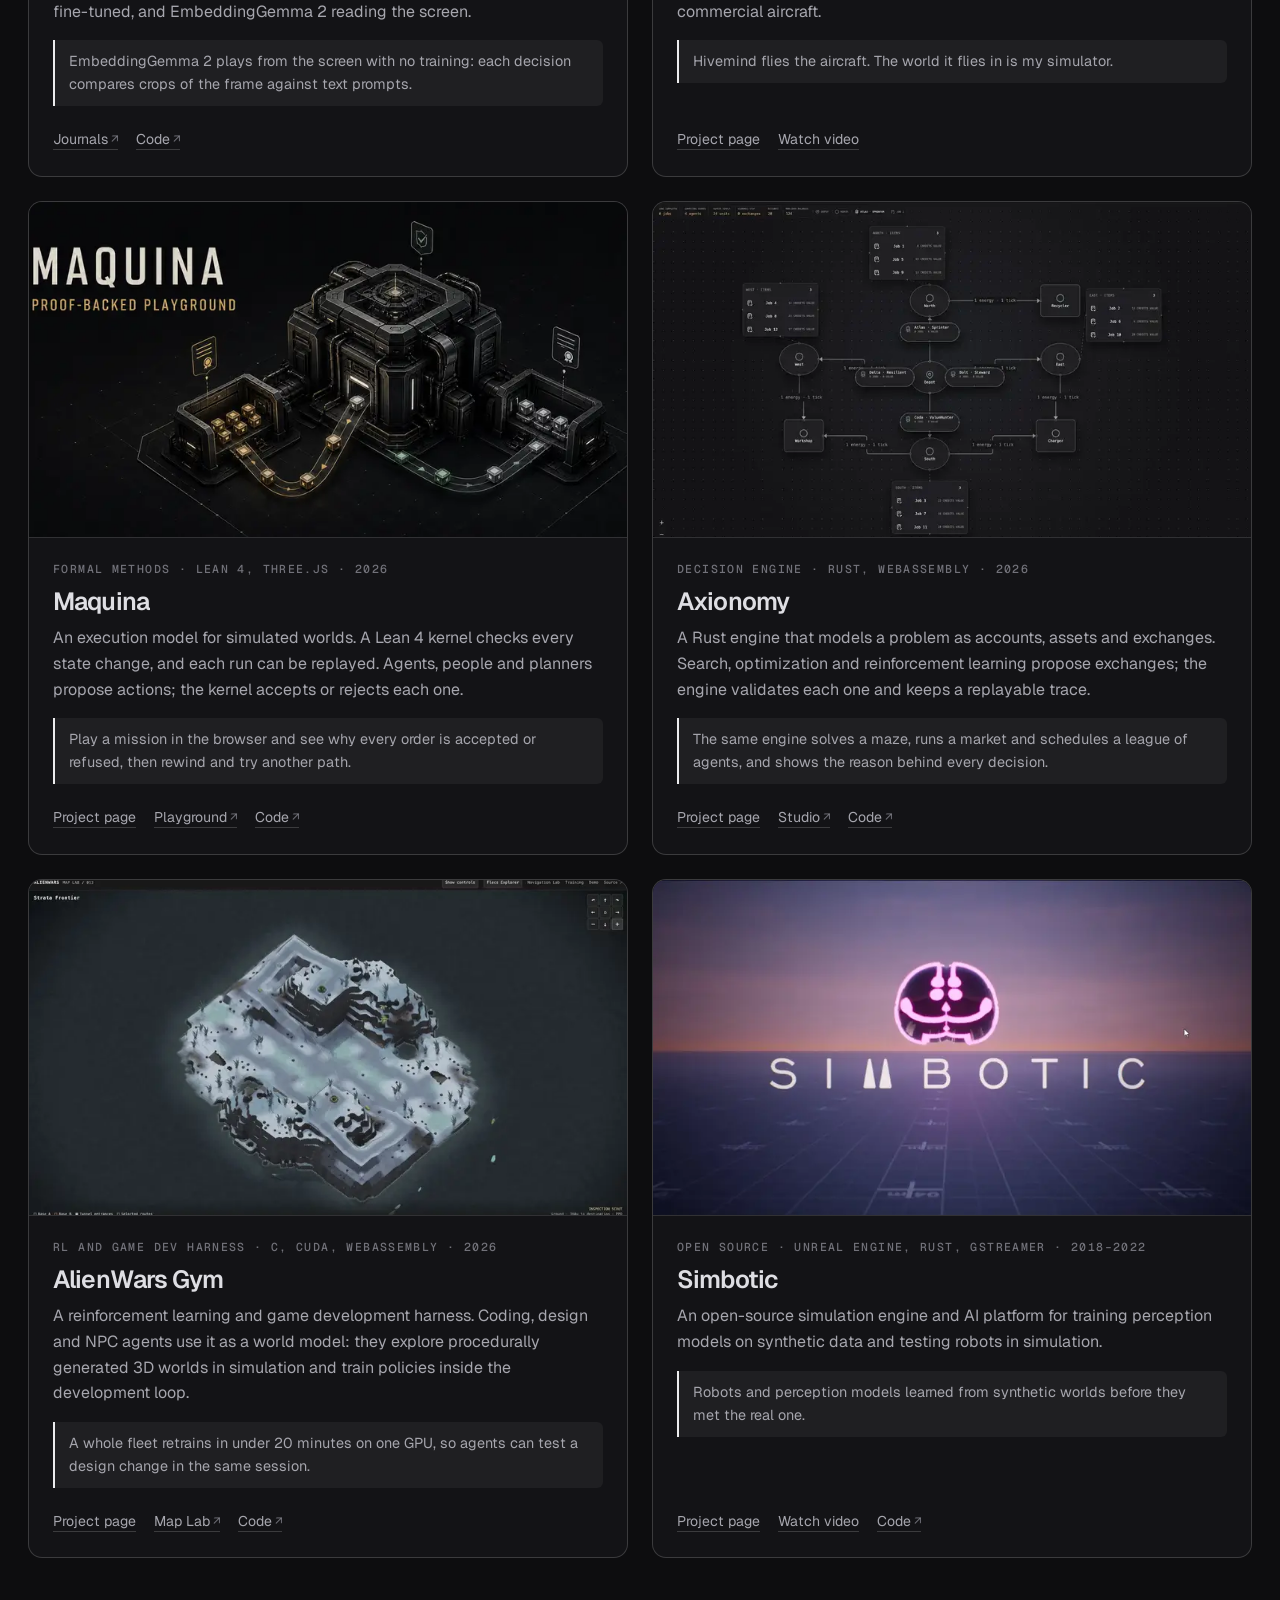
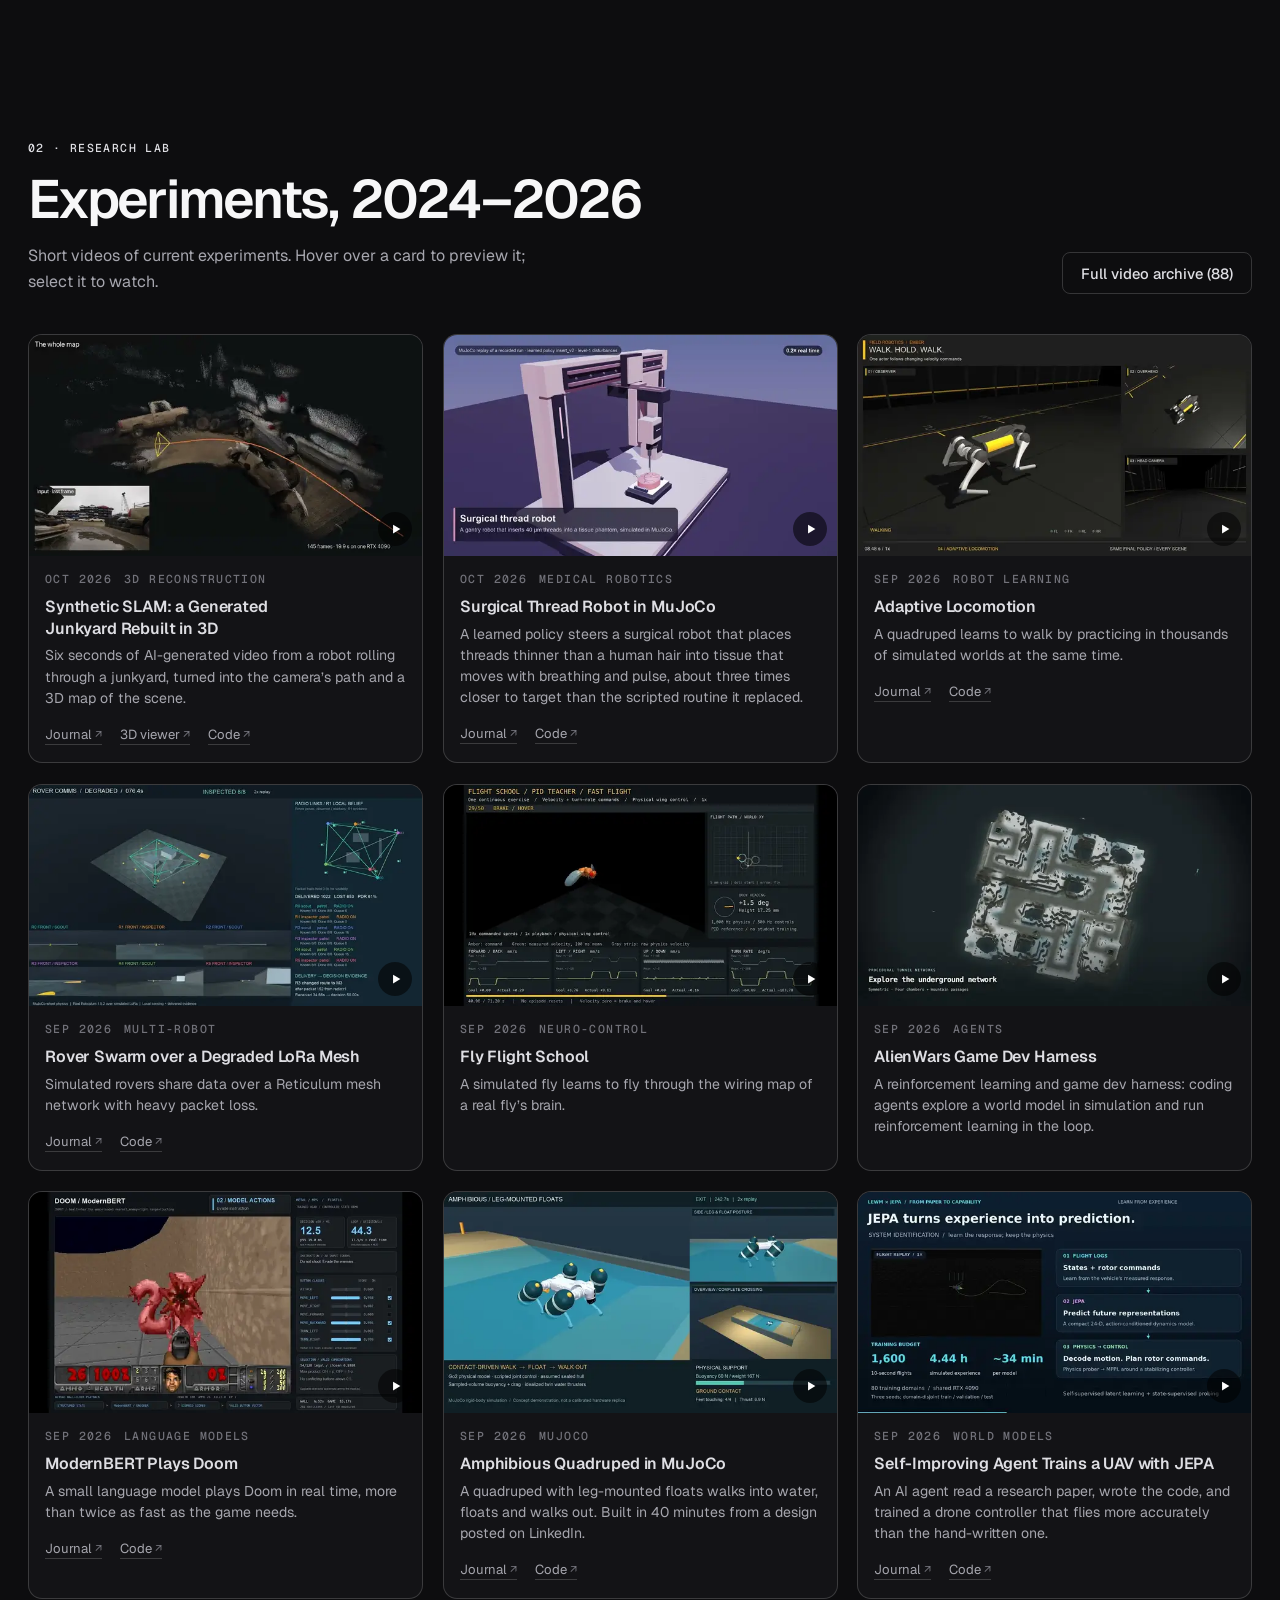
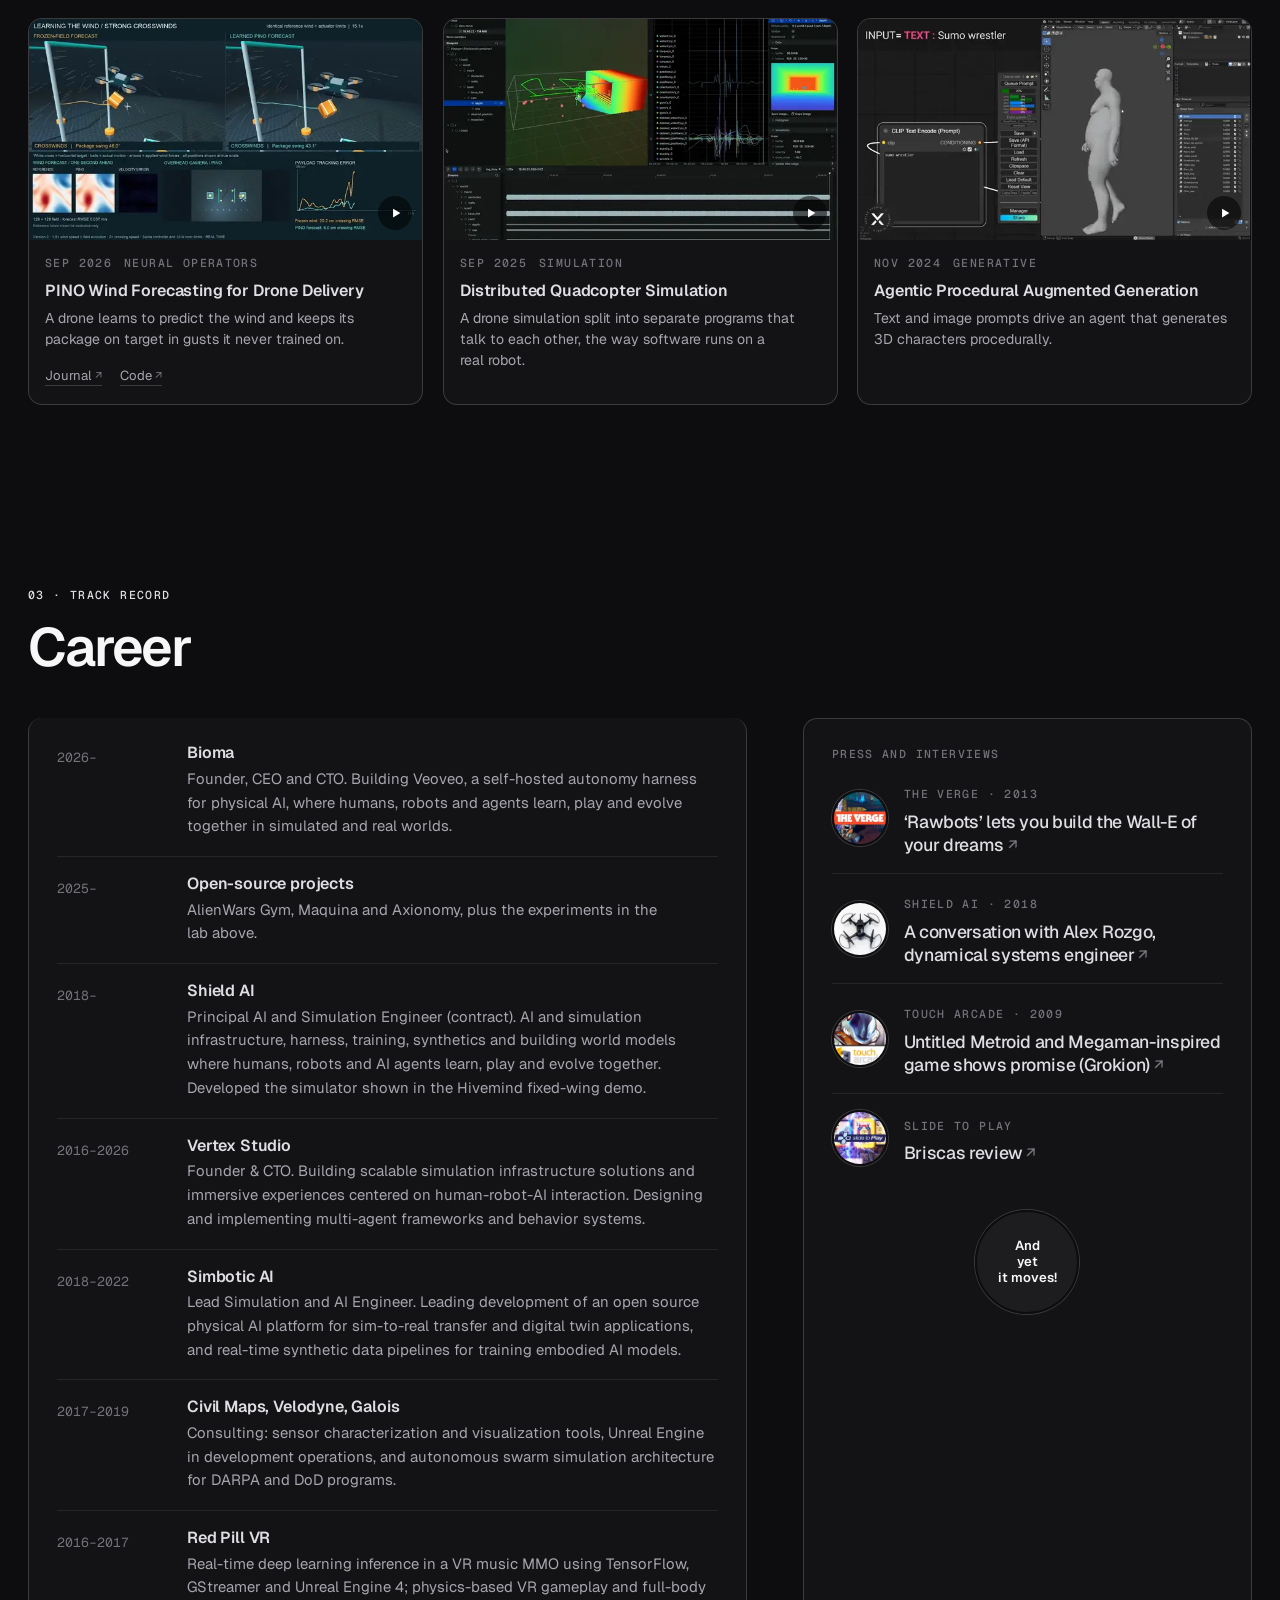
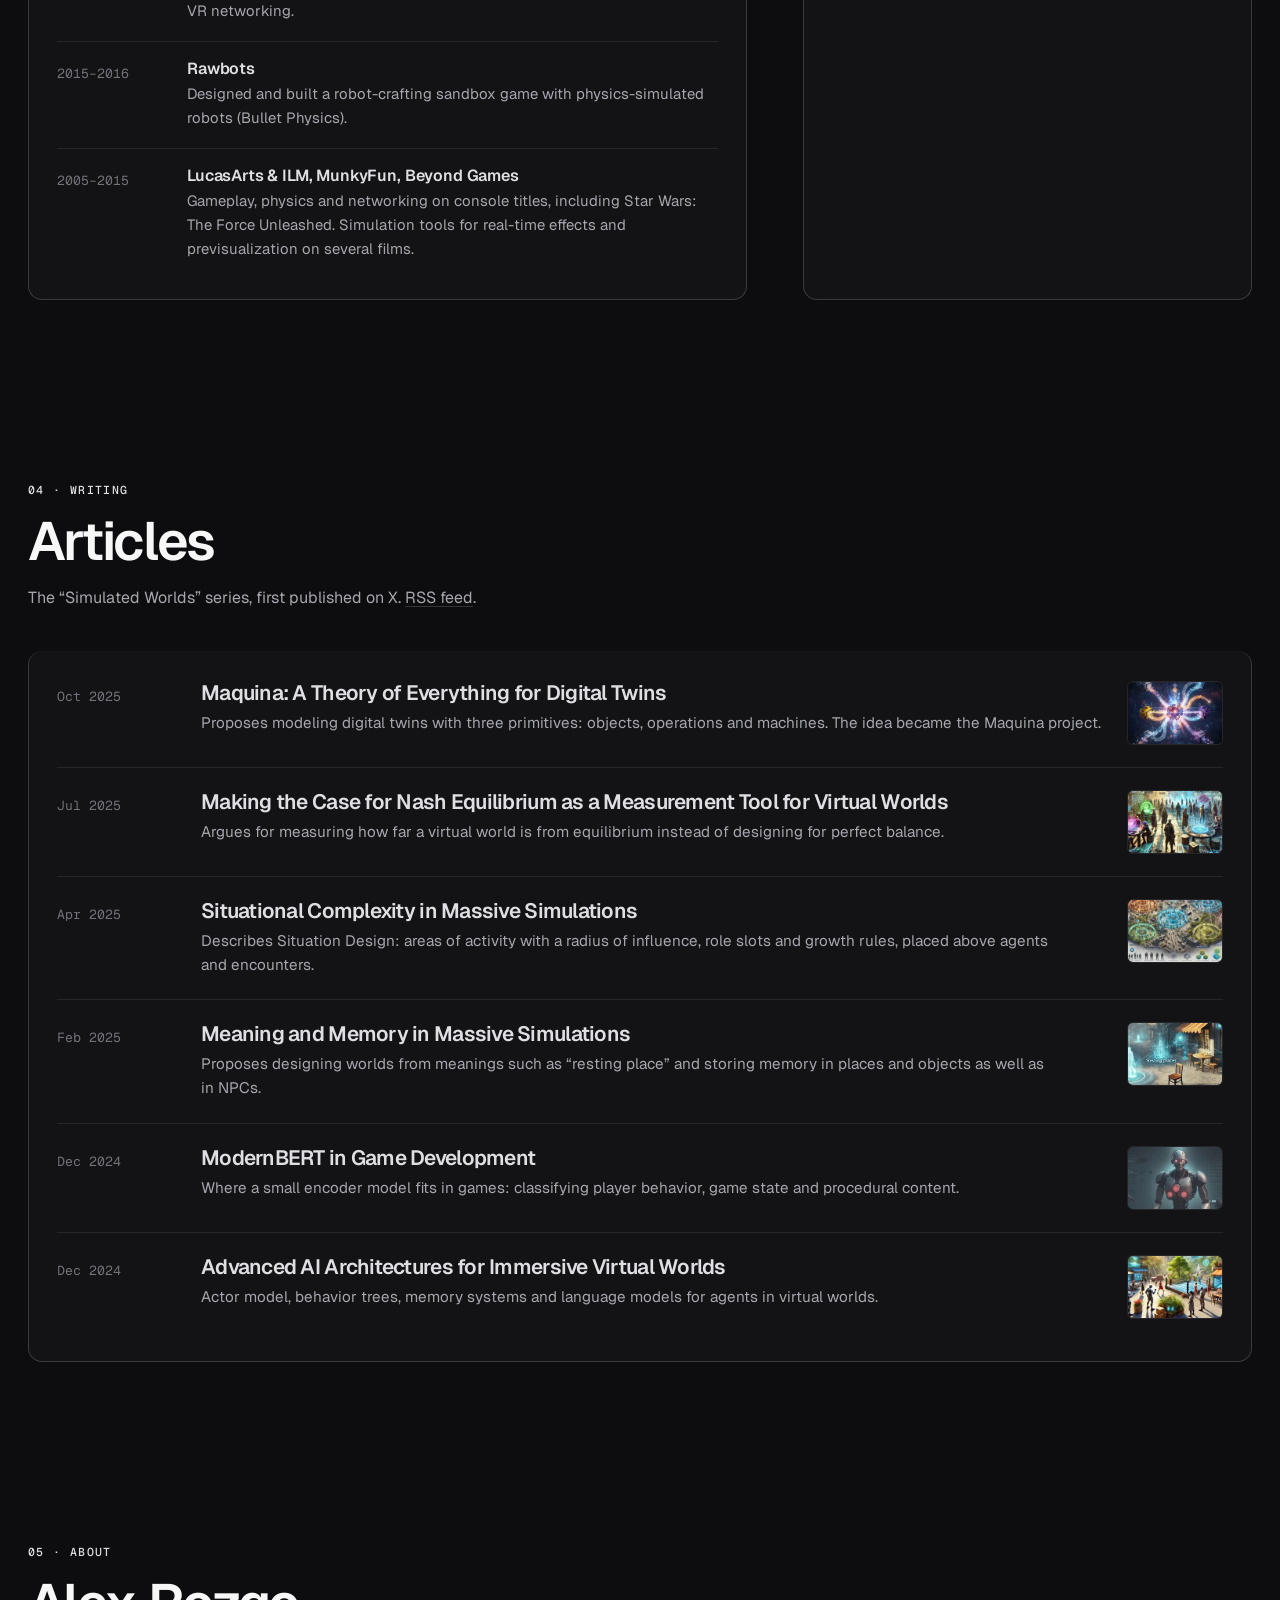
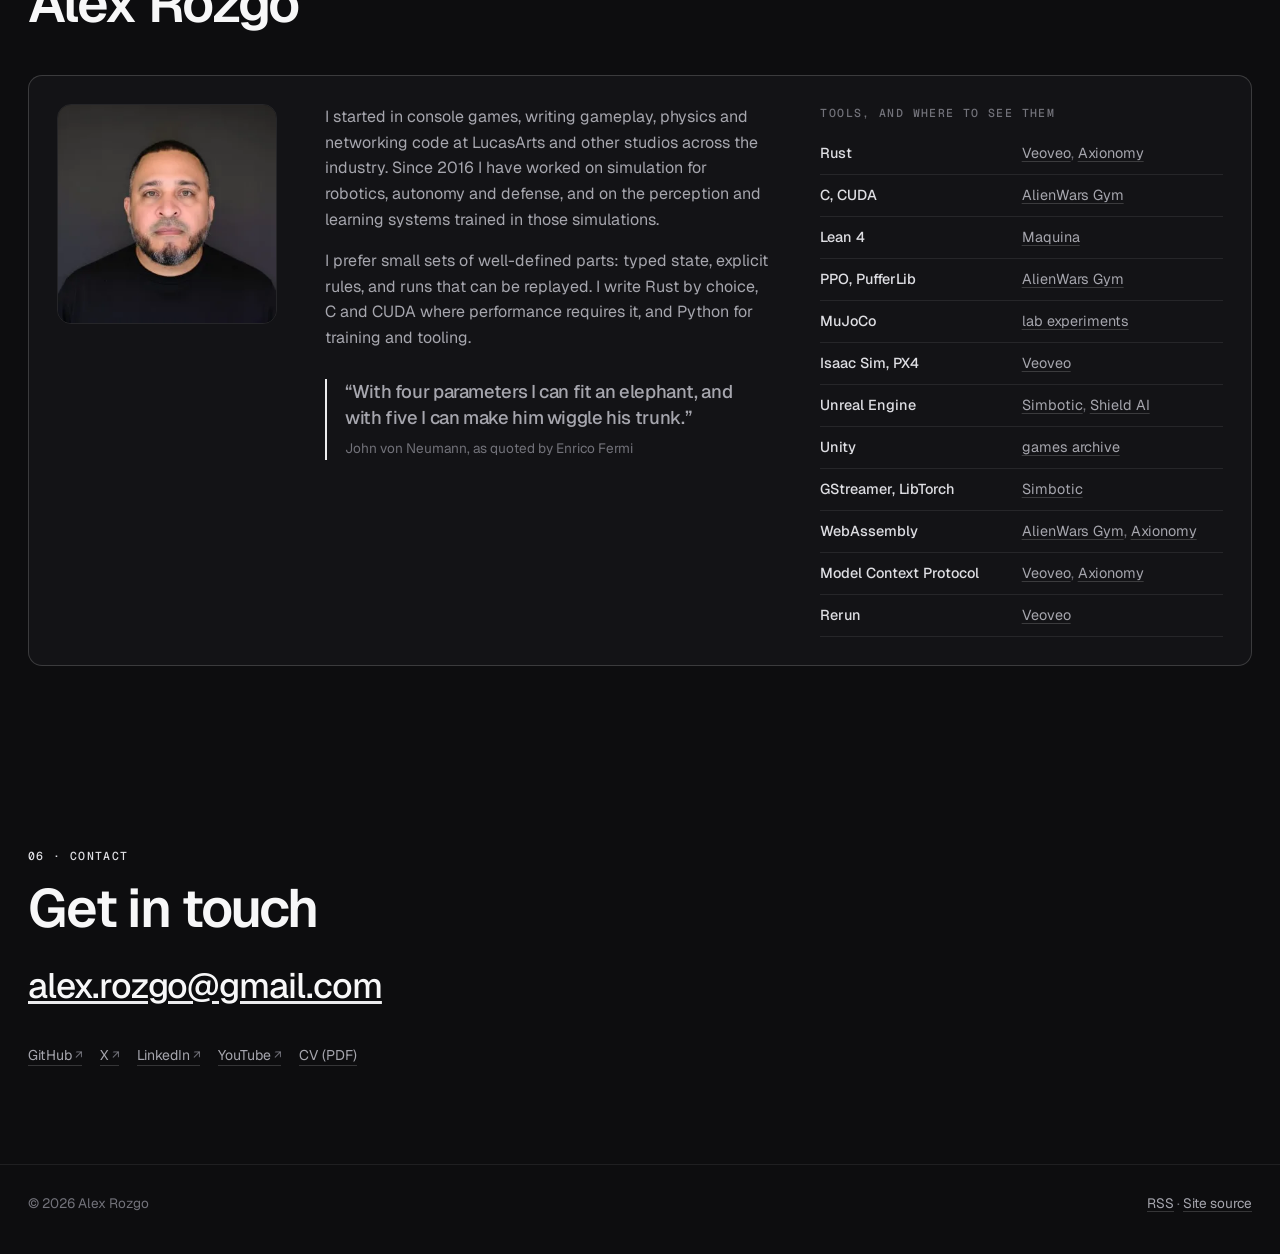
==== commit c6a209a3: "Veoveo: point to the re-uploaded video" ====
--- a/index.html
+++ b/index.html
@@ -130,7 +130,7 @@
                         <p class="system-desc">Autonomous operations on infrastructure you own. A self-hosted autonomy harness for physical AI: agents rehearse in simulation, command robots in the field through the same controls, and build their own connectors to new sensors, robots and systems.</p>
                         <p class="proof">An operator typed “fly to Times Square”, and the pilot agent planned the route and flew it, using only the vehicle it was allowed to command.</p>
                         <ul class="link-row">
-                            <li><a href="work/veoveo/">Project page</a></li><li><a href="https://www.youtube.com/watch?v=HCcoDP3Ao80" data-video data-title="Veoveo: Autonomy Harness">Watch video</a></li><li><a class="ext" href="https://veoveo.ai/" target="_blank" rel="noopener">veoveo.ai</a></li><li><a class="ext" href="https://veoveo.ai/whitepaper/" target="_blank" rel="noopener">Whitepaper</a></li><li><a class="ext" href="https://github.com/BiomaAI/veoveo" target="_blank" rel="noopener">Code</a></li>
+                            <li><a href="work/veoveo/">Project page</a></li><li><a href="https://www.youtube.com/watch?v=sK0ZtObhhro" data-video data-title="Veoveo: Autonomy Harness">Watch video</a></li><li><a class="ext" href="https://veoveo.ai/" target="_blank" rel="noopener">veoveo.ai</a></li><li><a class="ext" href="https://veoveo.ai/whitepaper/" target="_blank" rel="noopener">Whitepaper</a></li><li><a class="ext" href="https://github.com/BiomaAI/veoveo" target="_blank" rel="noopener">Code</a></li>
                         </ul>
                     </div>
                 </article>
